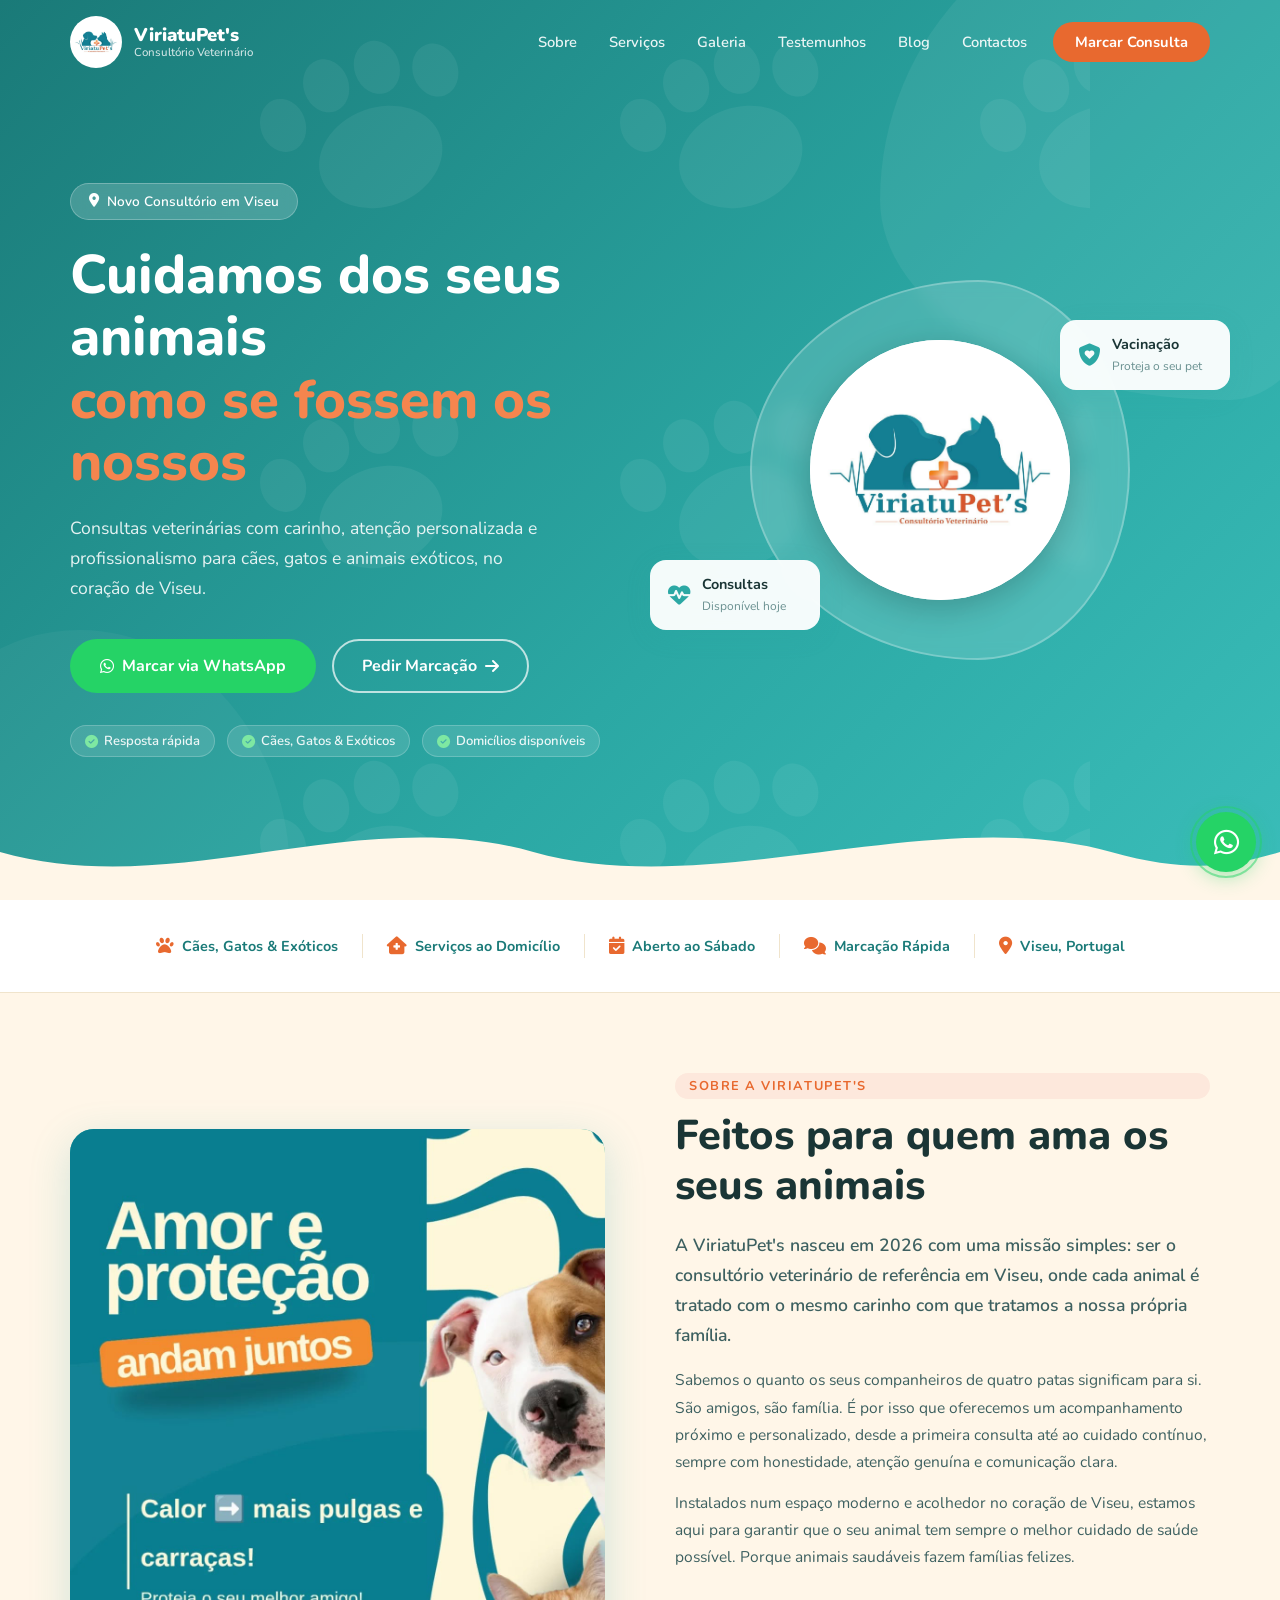
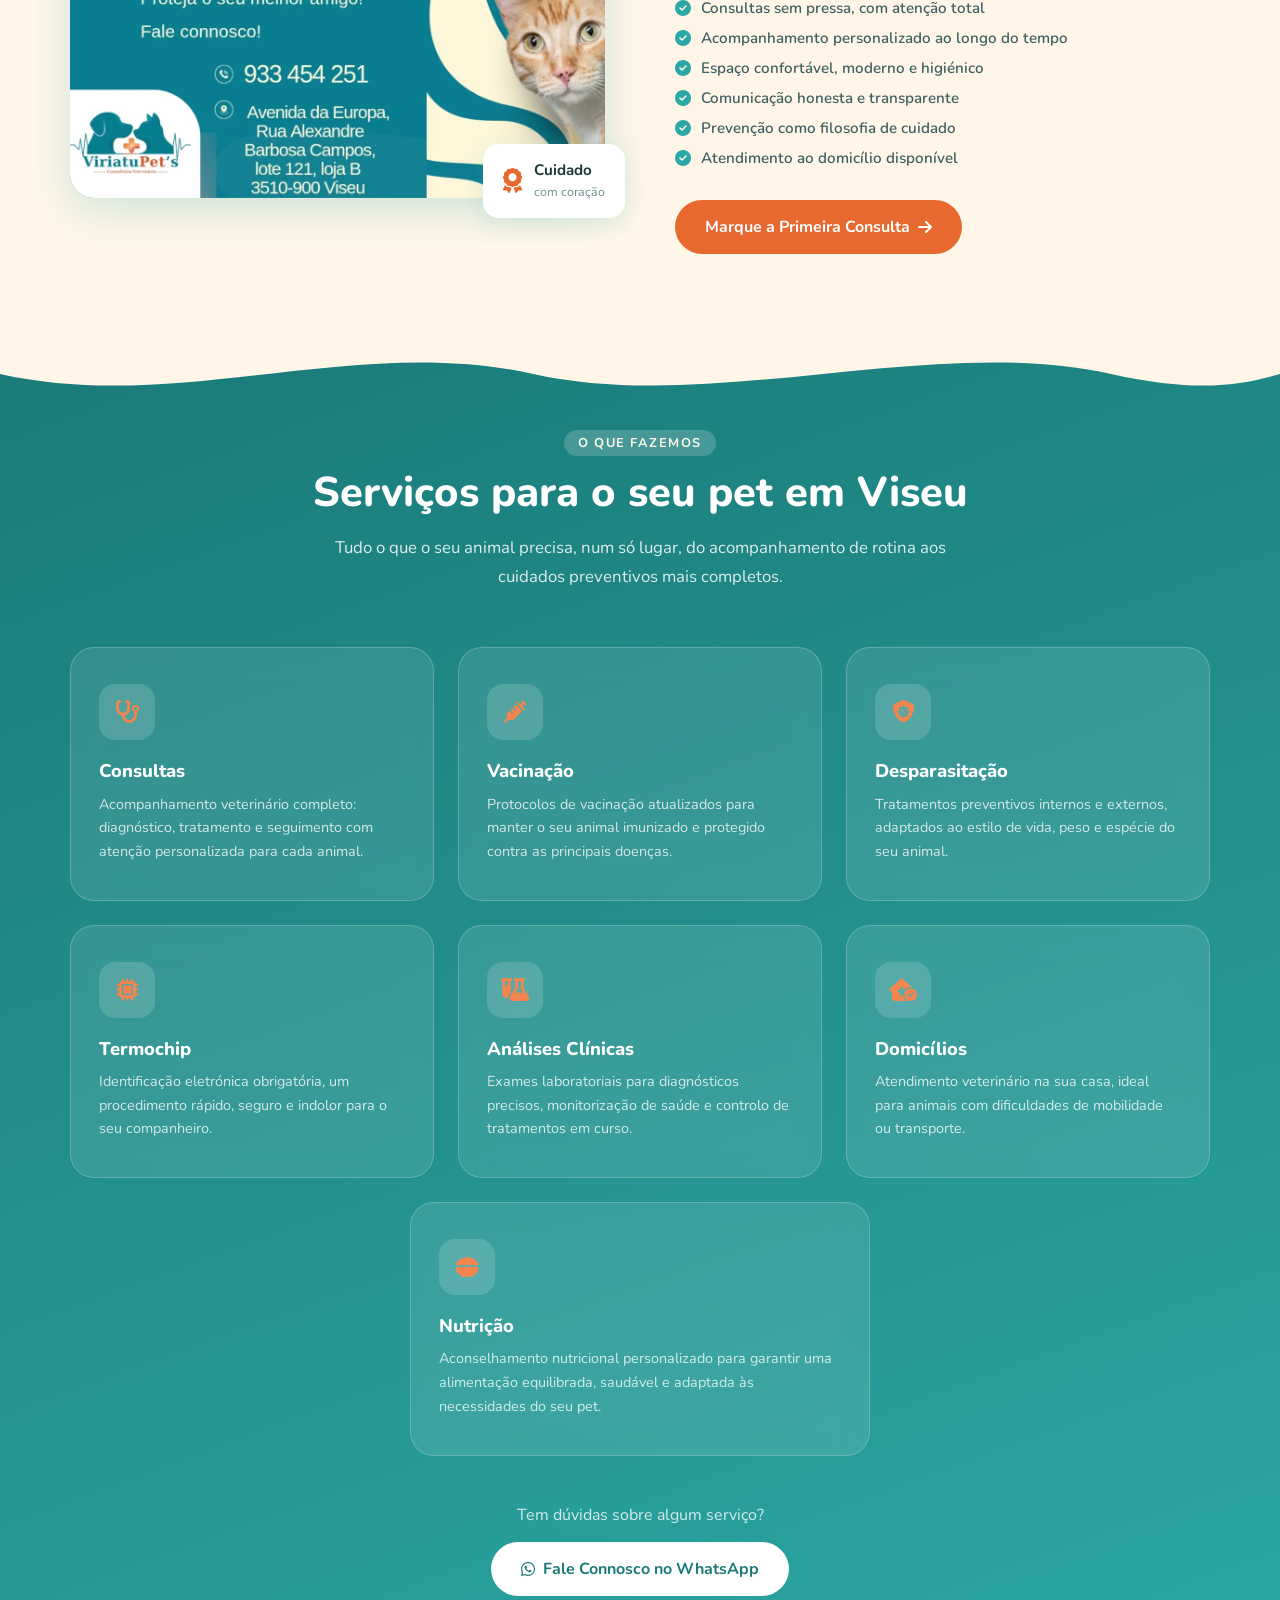
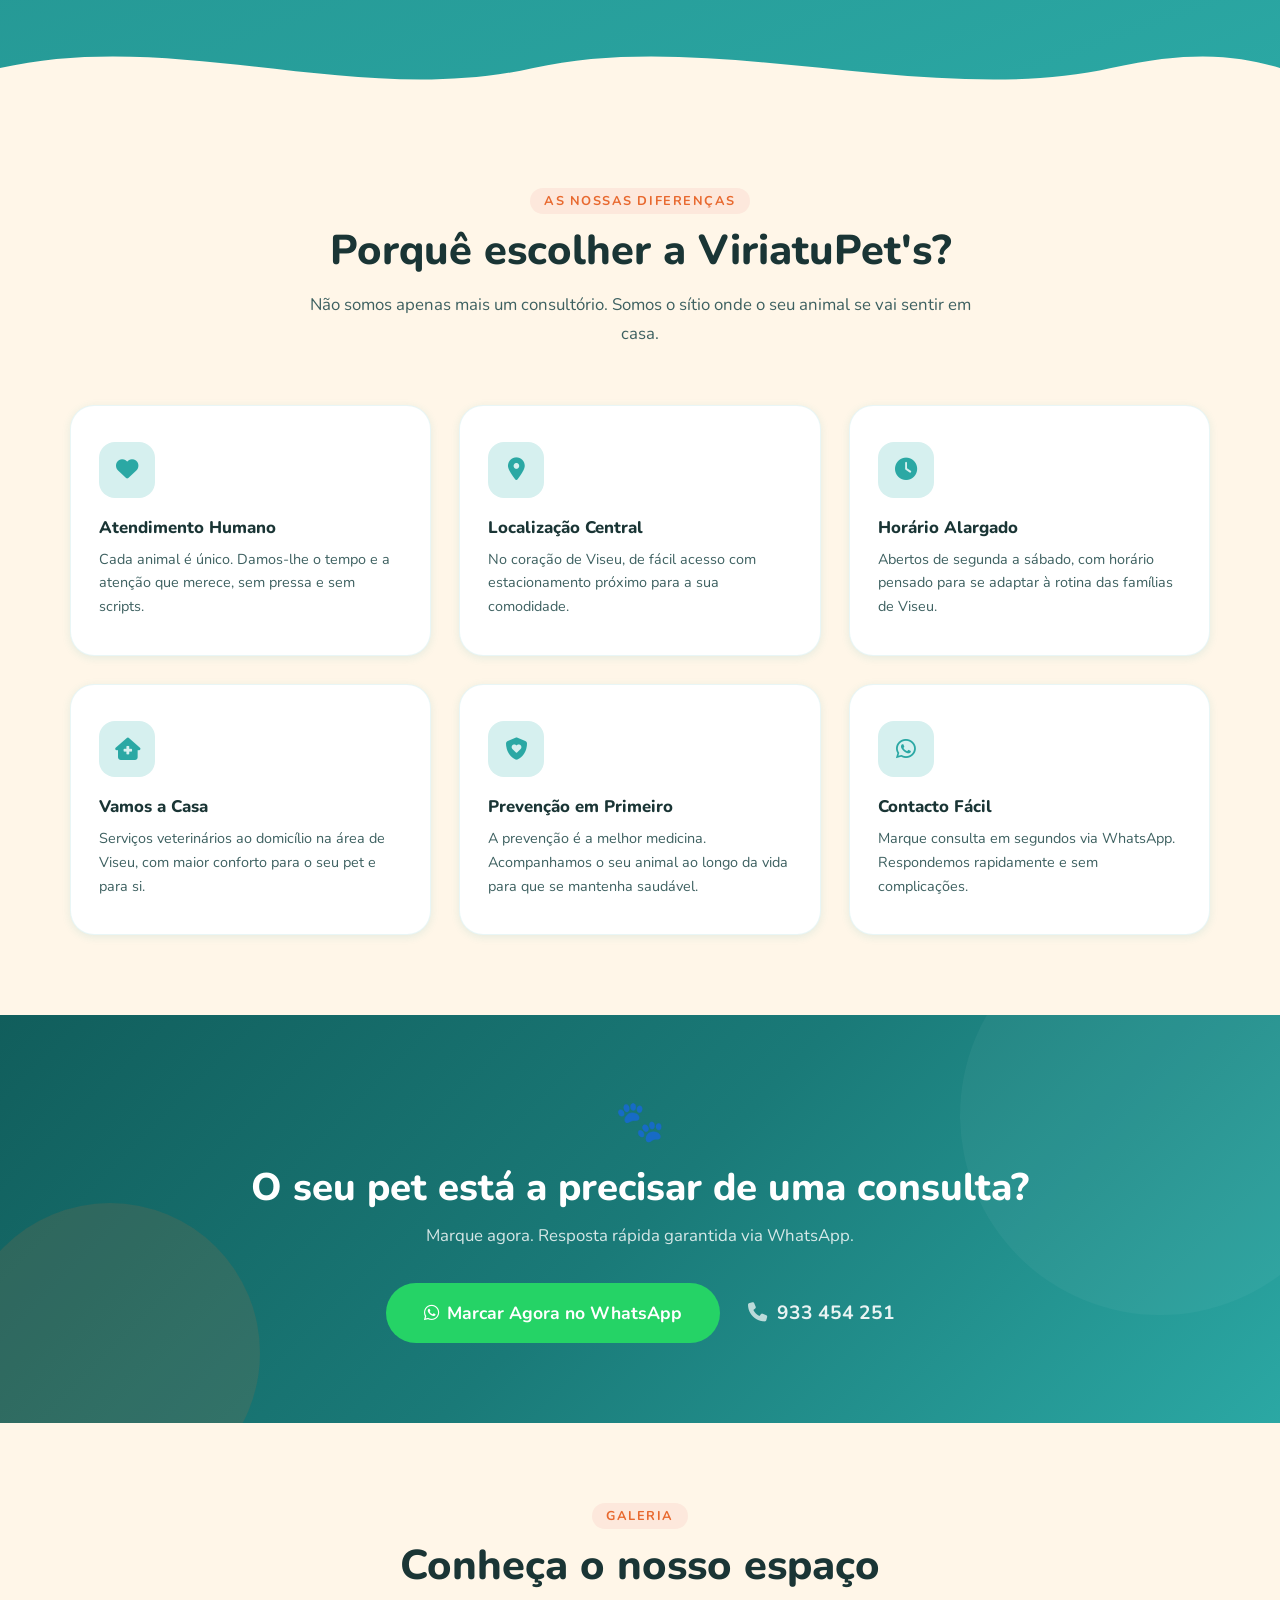
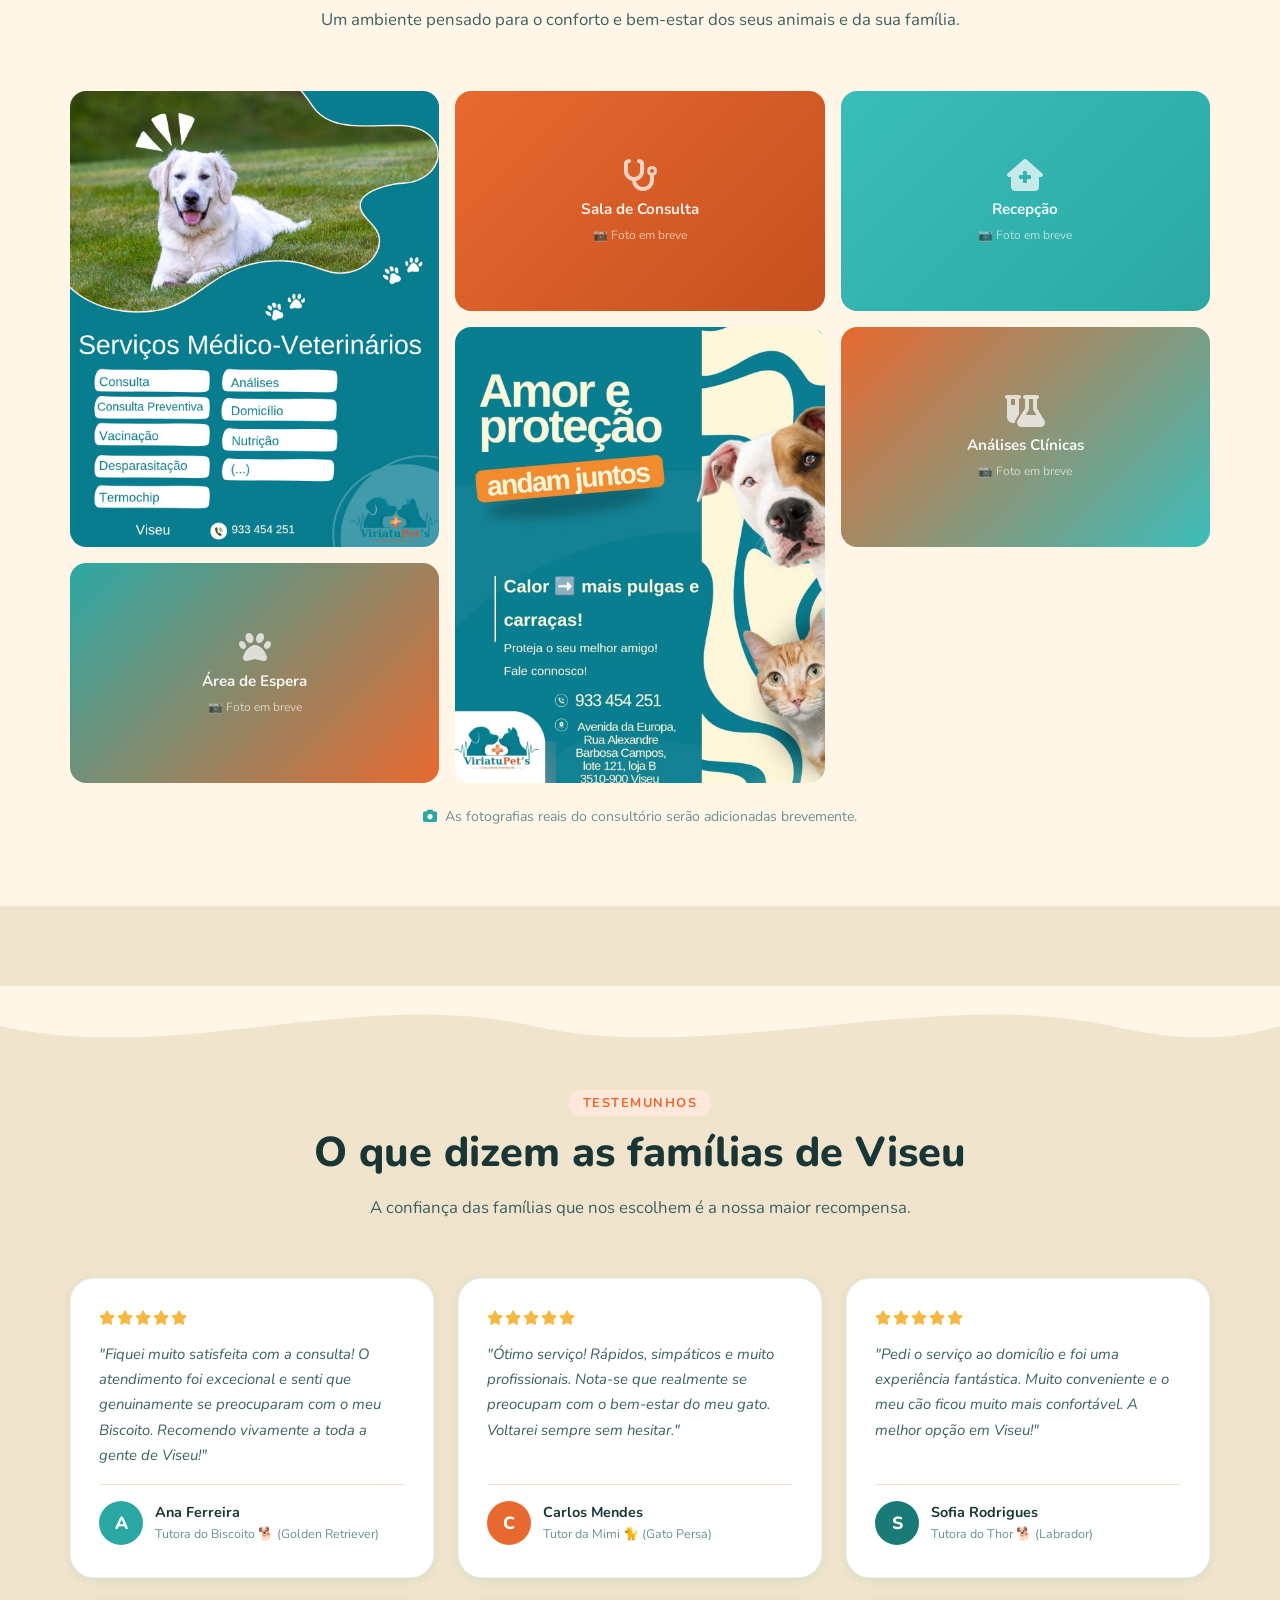
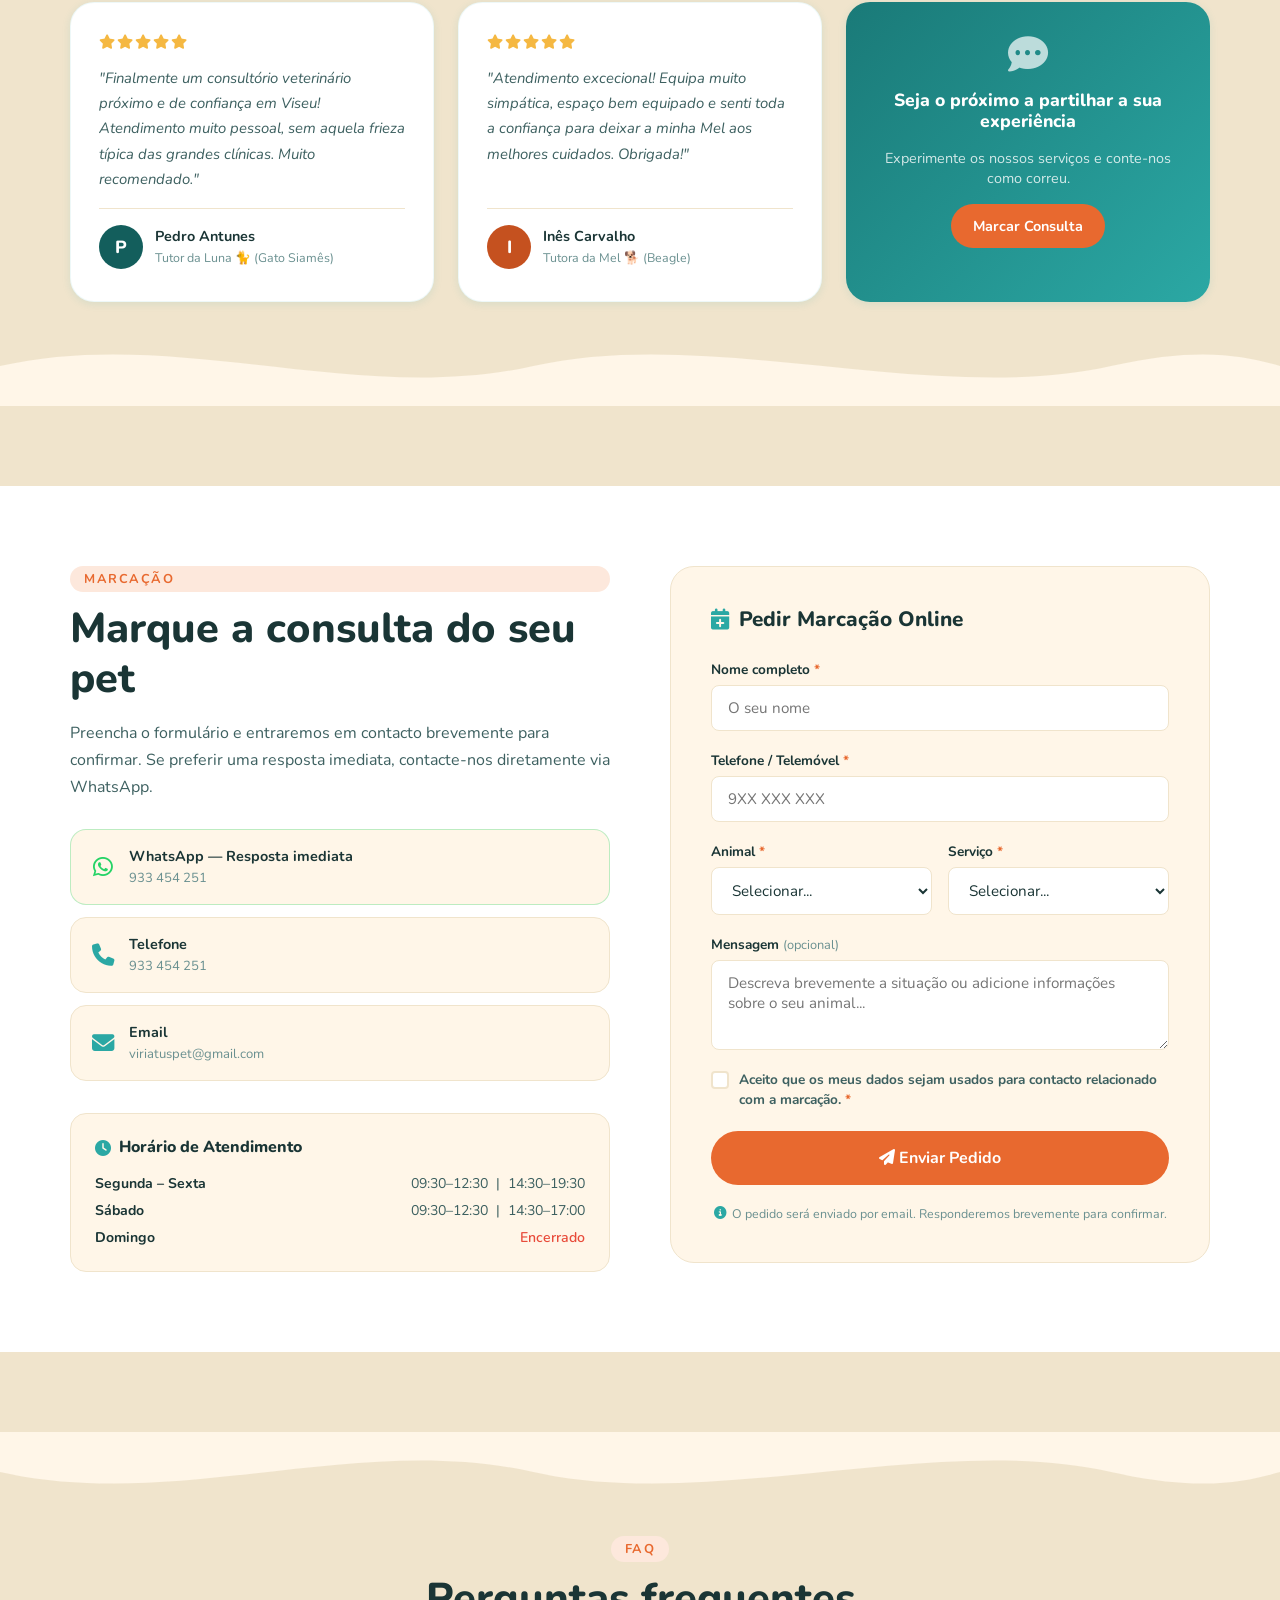
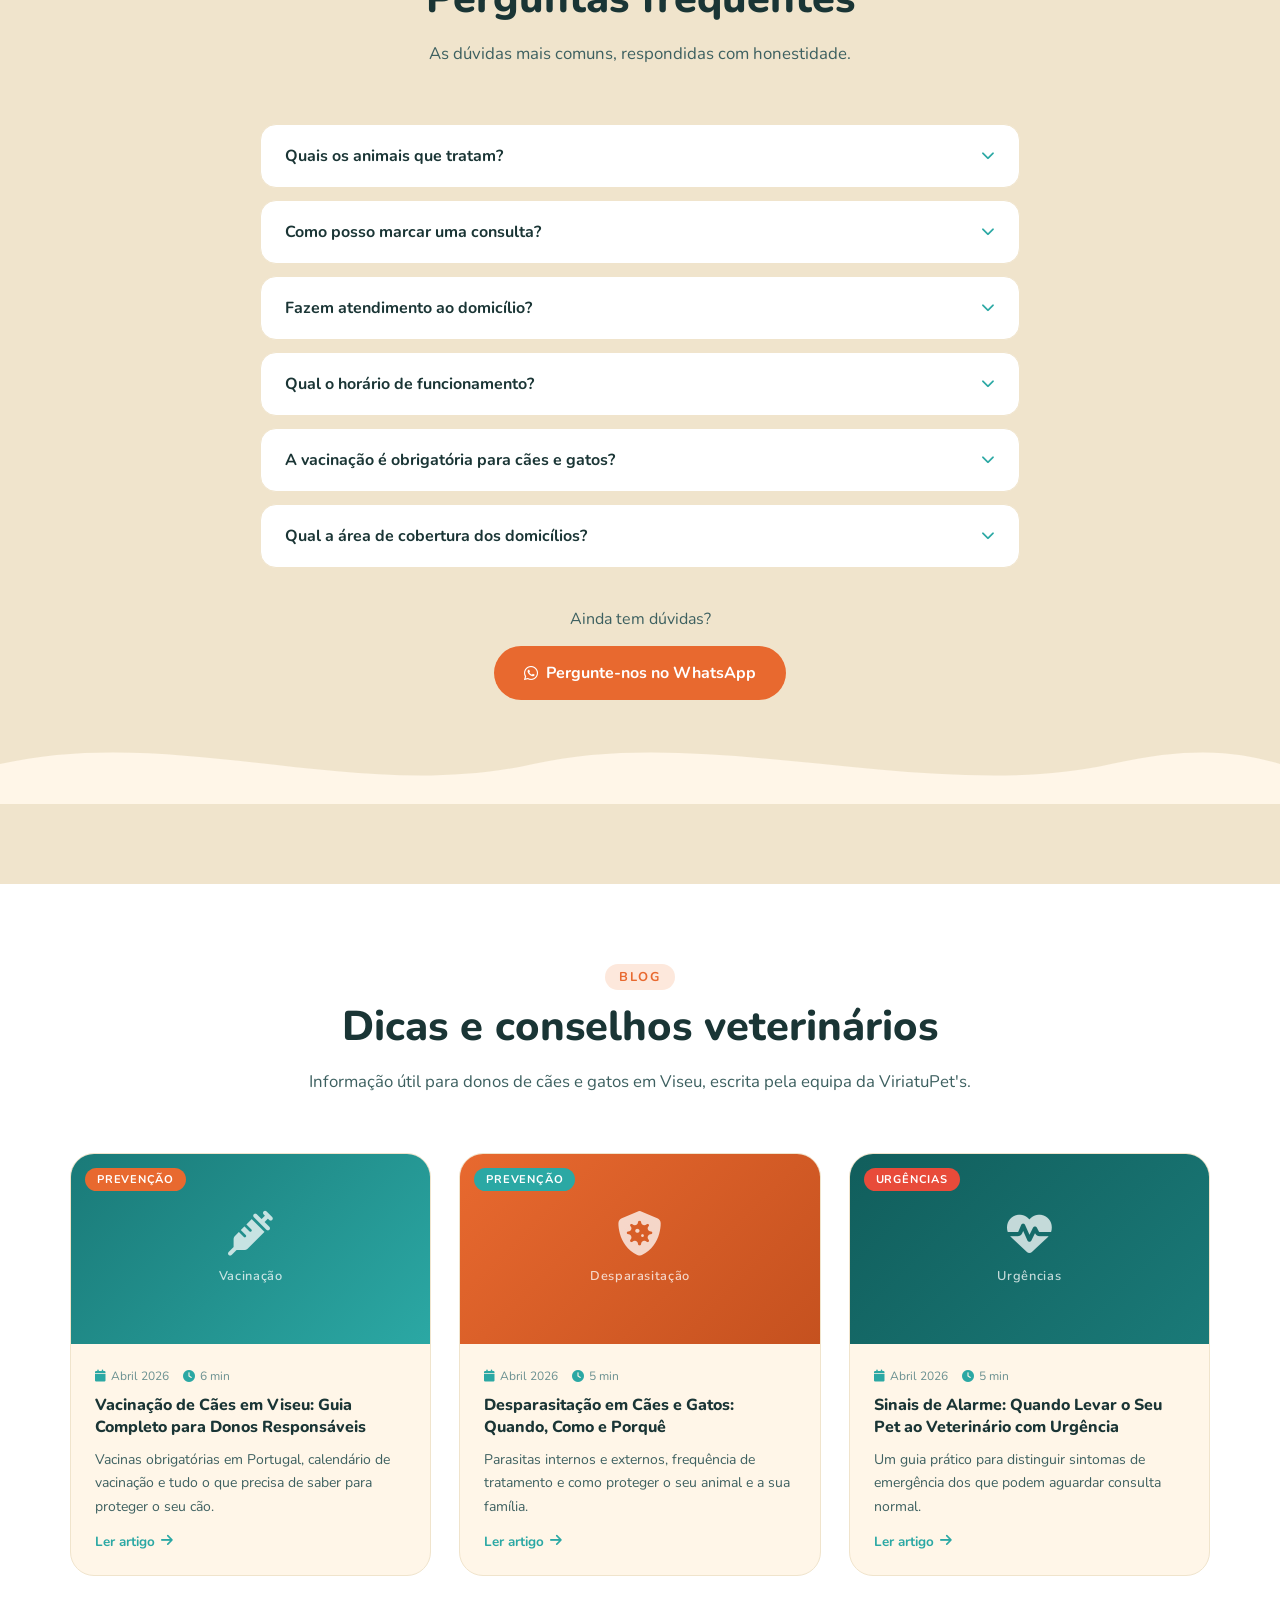
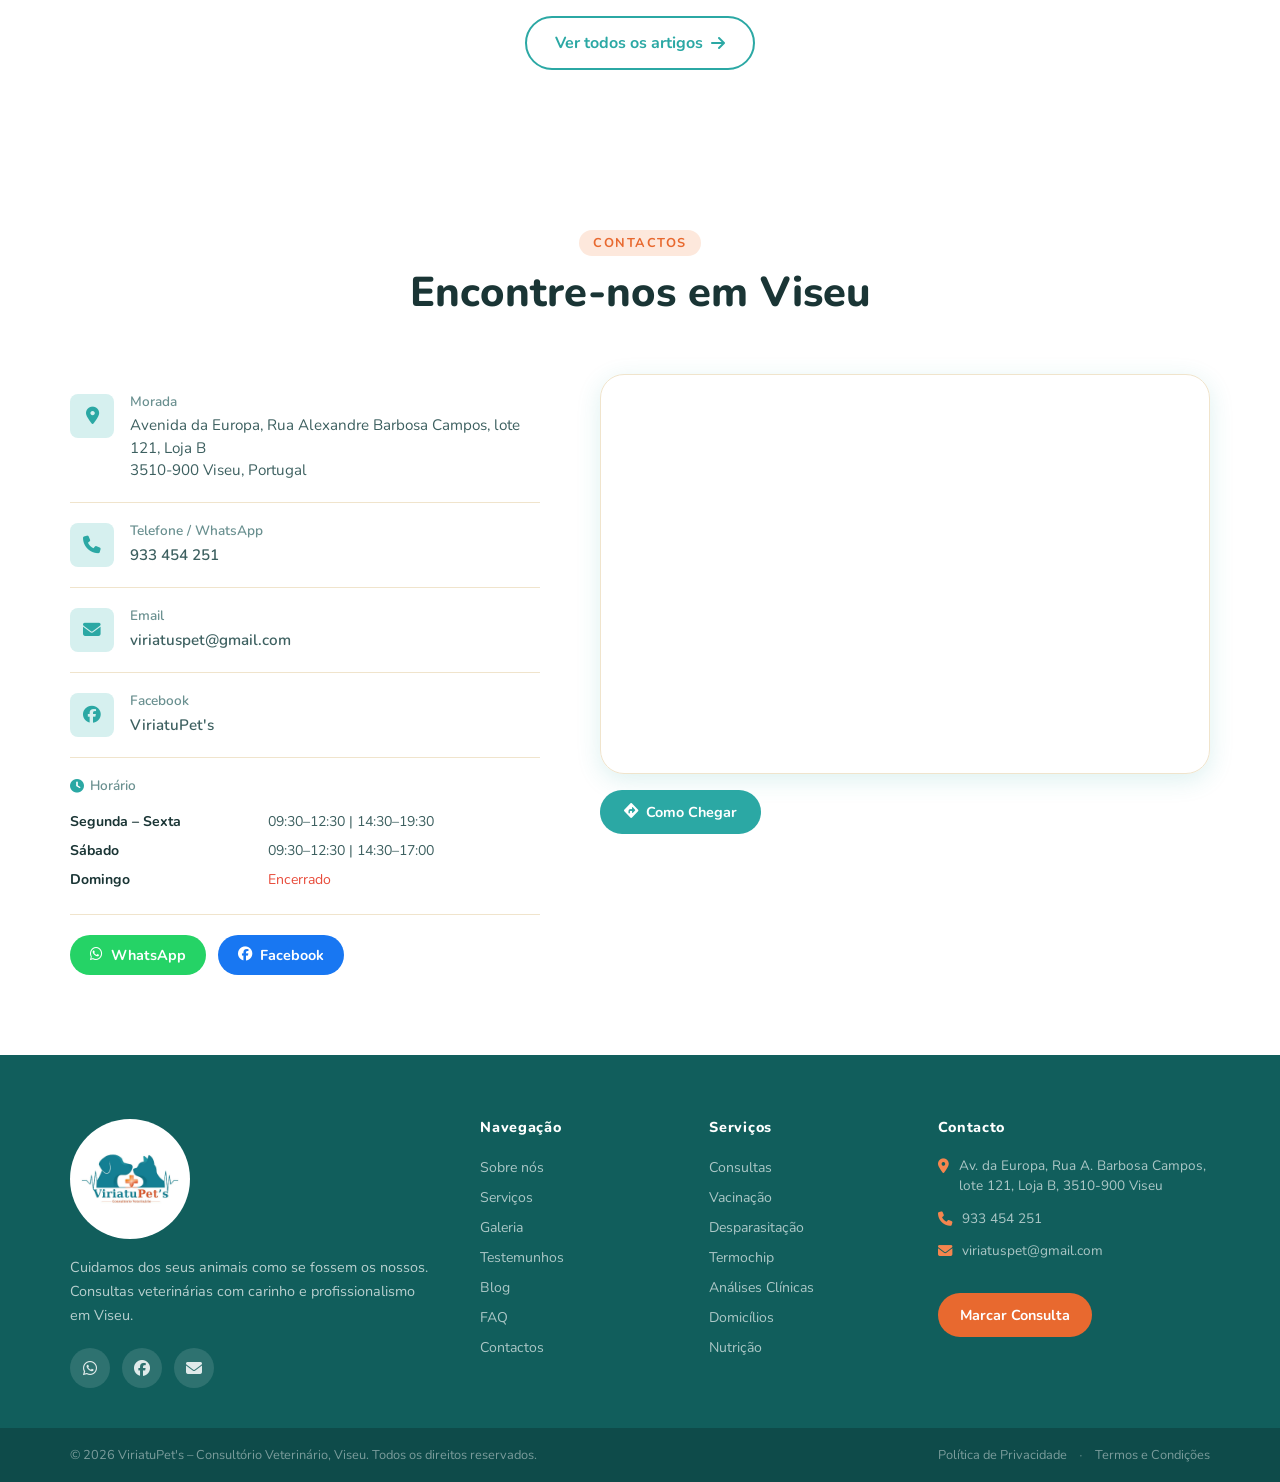
==== index.html @ 89703cdc "Add exotic animals, fix em dashes, email form, correct map location" ====
<!DOCTYPE html>
<html lang="pt-PT">
<head>
    <meta charset="UTF-8">
    <meta name="viewport" content="width=device-width, initial-scale=1.0">
    <meta name="description" content="ViriatuPet's – Consultório Veterinário em Viseu. Consultas, vacinação, desparasitação e cuidados veterinários para cães, gatos e animais exóticos. Marque a sua consulta hoje!">
    <meta name="keywords" content="veterinário Viseu, consultório veterinário Viseu, consultas veterinárias Viseu, vacinação cães Viseu, vacinação gatos Viseu, desparasitação Viseu, animais exóticos Viseu, ViriatuPets, médico veterinário Viseu">
    <meta name="robots" content="index, follow">
    <meta name="geo.region" content="PT-18">
    <meta name="geo.placename" content="Viseu">
    <meta property="og:type" content="website">
    <meta property="og:locale" content="pt_PT">
    <meta property="og:title" content="ViriatuPet's | Consultório Veterinário em Viseu">
    <meta property="og:description" content="Cuidamos dos seus animais como se fossem os nossos. Consultas, vacinação, desparasitação e mais, em Viseu.">

    <title>ViriatuPet's | Consultório Veterinário em Viseu</title>

    <link rel="preconnect" href="https://fonts.googleapis.com">
    <link rel="preconnect" href="https://fonts.gstatic.com" crossorigin>
    <link href="https://fonts.googleapis.com/css2?family=Nunito:wght@400;500;600;700;800;900&family=Nunito+Sans:wght@400;500;600&display=swap" rel="stylesheet">
    <link rel="stylesheet" href="https://cdnjs.cloudflare.com/ajax/libs/font-awesome/6.5.1/css/all.min.css">
    <link rel="stylesheet" href="css/style.css">
    <link rel="stylesheet" href="css/blog.css">

    <script type="application/ld+json">
    {
        "@context": "https://schema.org",
        "@type": "VeterinaryCare",
        "name": "ViriatuPet's – Consultório Veterinário",
        "description": "Consultório veterinário em Viseu. Consultas, vacinação, desparasitação para cães, gatos e animais exóticos.",
        "address": {
            "@type": "PostalAddress",
            "streetAddress": "Avenida da Europa, Rua Alexandre Barbosa Campos, lote 121, Loja B",
            "postalCode": "3510-900",
            "addressLocality": "Viseu",
            "addressCountry": "PT"
        },
        "telephone": "+351933454251",
        "email": "viriatuspet@gmail.com",
        "openingHoursSpecification": [
            {"@type":"OpeningHoursSpecification","dayOfWeek":["Monday","Tuesday","Wednesday","Thursday","Friday"],"opens":"09:30","closes":"12:30"},
            {"@type":"OpeningHoursSpecification","dayOfWeek":["Monday","Tuesday","Wednesday","Thursday","Friday"],"opens":"14:30","closes":"19:30"},
            {"@type":"OpeningHoursSpecification","dayOfWeek":"Saturday","opens":"09:30","closes":"12:30"},
            {"@type":"OpeningHoursSpecification","dayOfWeek":"Saturday","opens":"14:30","closes":"17:00"}
        ],
        "sameAs":["https://www.facebook.com/profile.php?id=61583484770981"]
    }
    </script>
</head>
<body>

<!-- ========== NAVBAR ========== -->
<nav class="navbar" id="navbar">
    <div class="container nav-container">
        <a href="#hero" class="nav-brand">
            <div class="nav-logo-img">
                <img src="Logo.jpg" alt="ViriatuPet's Logo">
            </div>
            <div class="nav-brand-text">
                <span class="nav-name">ViriatuPet's</span>
                <span class="nav-sub">Consultório Veterinário</span>
            </div>
        </a>

        <ul class="nav-menu" id="navMenu">
            <li><a href="#sobre" class="nav-link">Sobre</a></li>
            <li><a href="#servicos" class="nav-link">Serviços</a></li>
            <li><a href="#galeria" class="nav-link">Galeria</a></li>
            <li><a href="#testemunhos" class="nav-link">Testemunhos</a></li>
            <li><a href="blog.html" class="nav-link">Blog</a></li>
            <li><a href="#contactos" class="nav-link">Contactos</a></li>
            <li><a href="#marcacao" class="nav-cta-btn">Marcar Consulta</a></li>
        </ul>

        <button class="hamburger" id="hamburger" aria-label="Abrir menu" aria-expanded="false">
            <span></span><span></span><span></span>
        </button>
    </div>
</nav>

<!-- ========== HERO ========== -->
<section class="hero" id="hero">
    <div class="hero-bg-paws" aria-hidden="true">
        <svg class="paw-pattern" viewBox="0 0 200 200" xmlns="http://www.w3.org/2000/svg">
            <defs>
                <pattern id="pawPattern" patternUnits="userSpaceOnUse" width="80" height="80">
                    <g fill="rgba(255,255,255,0.06)" transform="rotate(-20, 40, 40)">
                        <ellipse cx="26" cy="22" rx="5" ry="6"/>
                        <ellipse cx="38" cy="17" rx="5" ry="6"/>
                        <ellipse cx="50" cy="17" rx="5" ry="6"/>
                        <ellipse cx="62" cy="22" rx="5" ry="6"/>
                        <ellipse cx="44" cy="36" rx="14" ry="11"/>
                    </g>
                </pattern>
            </defs>
            <rect width="100%" height="100%" fill="url(#pawPattern)"/>
        </svg>
    </div>

    <div class="hero-blob-1" aria-hidden="true"></div>
    <div class="hero-blob-2" aria-hidden="true"></div>

    <div class="container hero-container">
        <div class="hero-content" data-aos="fade-up">
            <div class="hero-badge">
                <i class="fas fa-map-marker-alt"></i>
                <span>Novo Consultório em Viseu</span>
            </div>

            <h1 class="hero-title">
                Cuidamos dos seus animais
                <span class="hero-highlight">como se fossem os nossos</span>
            </h1>

            <p class="hero-text">
                Consultas veterinárias com carinho, atenção personalizada e profissionalismo
                para cães, gatos e animais exóticos, no coração de Viseu.
            </p>

            <div class="hero-actions">
                <a href="https://wa.me/351933454251?text=Ol%C3%A1!%20Gostaria%20de%20marcar%20uma%20consulta%20na%20ViriatuPet%27s."
                   class="btn btn-whatsapp" target="_blank" rel="noopener noreferrer">
                    <i class="fab fa-whatsapp"></i>
                    <span>Marcar via WhatsApp</span>
                </a>
                <a href="#marcacao" class="btn btn-outline-white">
                    <span>Pedir Marcação</span>
                    <i class="fas fa-arrow-right"></i>
                </a>
            </div>

            <div class="hero-trust">
                <div class="trust-pill"><i class="fas fa-check-circle"></i> Resposta rápida</div>
                <div class="trust-pill"><i class="fas fa-check-circle"></i> Cães, Gatos &amp; Exóticos</div>
                <div class="trust-pill"><i class="fas fa-check-circle"></i> Domicílios disponíveis</div>
            </div>
        </div>

        <div class="hero-visual" data-aos="fade-left">
            <div class="hero-visual-blob">
                <div class="hero-logo-display">
                    <img src="Logo.jpg" alt="ViriatuPet's – Consultório Veterinário" class="hero-logo-img">
                </div>
            </div>

            <div class="hero-float-card hfc-1" data-aos="fade-up" data-aos-delay="200">
                <i class="fas fa-heart-pulse"></i>
                <div>
                    <strong>Consultas</strong>
                    <span>Disponível hoje</span>
                </div>
            </div>

            <div class="hero-float-card hfc-2" data-aos="fade-up" data-aos-delay="300">
                <i class="fas fa-shield-heart"></i>
                <div>
                    <strong>Vacinação</strong>
                    <span>Proteja o seu pet</span>
                </div>
            </div>
        </div>
    </div>

    <div class="hero-wave" aria-hidden="true">
        <svg viewBox="0 0 1440 100" preserveAspectRatio="none">
            <path d="M0,50 C200,100 400,0 600,50 C800,100 1050,0 1250,50 C1350,75 1400,60 1440,50 L1440,100 L0,100 Z" fill="#FFF6E8"/>
        </svg>
    </div>
</section>

<!-- ========== TRUST BAR ========== -->
<section class="trust-bar" aria-label="Destaques">
    <div class="container">
        <div class="trust-items">
            <div class="trust-item">
                <i class="fas fa-paw"></i>
                <span>Cães, Gatos &amp; Exóticos</span>
            </div>
            <div class="trust-sep" aria-hidden="true"></div>
            <div class="trust-item">
                <i class="fas fa-house-medical"></i>
                <span>Serviços ao Domicílio</span>
            </div>
            <div class="trust-sep" aria-hidden="true"></div>
            <div class="trust-item">
                <i class="fas fa-calendar-check"></i>
                <span>Aberto ao Sábado</span>
            </div>
            <div class="trust-sep" aria-hidden="true"></div>
            <div class="trust-item">
                <i class="fas fa-comments"></i>
                <span>Marcação Rápida</span>
            </div>
            <div class="trust-sep" aria-hidden="true"></div>
            <div class="trust-item">
                <i class="fas fa-location-dot"></i>
                <span>Viseu, Portugal</span>
            </div>
        </div>
    </div>
</section>

<!-- ========== ABOUT ========== -->
<section class="about section" id="sobre">
    <div class="container">
        <div class="about-grid">
            <div class="about-visual" data-aos="fade-right">
                <div class="about-img-wrapper">
                    <!-- Substitua por foto real do consultório -->
                    <div class="about-img-placeholder">
                        <img src="651079358_17864163204603332_3086723580580206994_n.jpg"
                             alt="ViriatuPet's – Cuidados veterinários em Viseu"
                             class="about-brand-img">
                    </div>
                    <div class="about-badge">
                        <i class="fas fa-award"></i>
                        <div>
                            <strong>Cuidado</strong>
                            <span>com coração</span>
                        </div>
                    </div>
                </div>
            </div>

            <div class="about-content" data-aos="fade-left">
                <div class="section-label">Sobre a ViriatuPet's</div>
                <h2 class="section-title">Feitos para quem ama os seus animais</h2>
                <p class="about-lead">
                    A ViriatuPet's nasceu em 2026 com uma missão simples: ser o consultório veterinário de referência
                    em Viseu, onde cada animal é tratado com o mesmo carinho com que tratamos a nossa própria família.
                </p>
                <p class="about-body">
                    Sabemos o quanto os seus companheiros de quatro patas significam para si. São amigos, são família.
                    É por isso que oferecemos um acompanhamento próximo e personalizado, desde a primeira consulta até
                    ao cuidado contínuo, sempre com honestidade, atenção genuína e comunicação clara.
                </p>
                <p class="about-body">
                    Instalados num espaço moderno e acolhedor no coração de Viseu, estamos aqui para garantir
                    que o seu animal tem sempre o melhor cuidado de saúde possível.
                    Porque animais saudáveis fazem famílias felizes.
                </p>

                <ul class="about-features">
                    <li><i class="fas fa-check-circle"></i> Consultas sem pressa, com atenção total</li>
                    <li><i class="fas fa-check-circle"></i> Acompanhamento personalizado ao longo do tempo</li>
                    <li><i class="fas fa-check-circle"></i> Espaço confortável, moderno e higiénico</li>
                    <li><i class="fas fa-check-circle"></i> Comunicação honesta e transparente</li>
                    <li><i class="fas fa-check-circle"></i> Prevenção como filosofia de cuidado</li>
                    <li><i class="fas fa-check-circle"></i> Atendimento ao domicílio disponível</li>
                </ul>

                <a href="#marcacao" class="btn btn-primary">
                    Marque a Primeira Consulta
                    <i class="fas fa-arrow-right"></i>
                </a>
            </div>
        </div>
    </div>
</section>

<!-- ========== SERVICES ========== -->
<section class="services section" id="servicos">
    <div class="services-wave-top" aria-hidden="true">
        <svg viewBox="0 0 1440 80" preserveAspectRatio="none">
            <path d="M0,40 C200,80 400,0 600,40 C800,80 1050,0 1250,40 C1350,60 1400,50 1440,40 L1440,0 L0,0 Z" fill="#FFF6E8"/>
        </svg>
    </div>

    <div class="container">
        <div class="section-header" data-aos="fade-up">
            <div class="section-label light">O Que Fazemos</div>
            <h2 class="section-title light">Serviços para o seu pet em Viseu</h2>
            <p class="section-subtitle light">
                Tudo o que o seu animal precisa, num só lugar, do acompanhamento de rotina
                aos cuidados preventivos mais completos.
            </p>
        </div>

        <div class="services-grid">
            <div class="service-card" data-aos="fade-up" data-aos-delay="50">
                <div class="service-icon">
                    <i class="fas fa-stethoscope"></i>
                </div>
                <h3>Consultas</h3>
                <p>Acompanhamento veterinário completo: diagnóstico, tratamento e seguimento com atenção personalizada para cada animal.</p>
            </div>

            <div class="service-card" data-aos="fade-up" data-aos-delay="100">
                <div class="service-icon">
                    <i class="fas fa-syringe"></i>
                </div>
                <h3>Vacinação</h3>
                <p>Protocolos de vacinação atualizados para manter o seu animal imunizado e protegido contra as principais doenças.</p>
            </div>

            <div class="service-card" data-aos="fade-up" data-aos-delay="150">
                <div class="service-icon">
                    <i class="fas fa-shield-virus"></i>
                </div>
                <h3>Desparasitação</h3>
                <p>Tratamentos preventivos internos e externos, adaptados ao estilo de vida, peso e espécie do seu animal.</p>
            </div>

            <div class="service-card" data-aos="fade-up" data-aos-delay="50">
                <div class="service-icon">
                    <i class="fas fa-microchip"></i>
                </div>
                <h3>Termochip</h3>
                <p>Identificação eletrónica obrigatória, um procedimento rápido, seguro e indolor para o seu companheiro.</p>
            </div>

            <div class="service-card" data-aos="fade-up" data-aos-delay="100">
                <div class="service-icon">
                    <i class="fas fa-flask-vial"></i>
                </div>
                <h3>Análises Clínicas</h3>
                <p>Exames laboratoriais para diagnósticos precisos, monitorização de saúde e controlo de tratamentos em curso.</p>
            </div>

            <div class="service-card" data-aos="fade-up" data-aos-delay="150">
                <div class="service-icon">
                    <i class="fas fa-house-medical-circle-check"></i>
                </div>
                <h3>Domicílios</h3>
                <p>Atendimento veterinário na sua casa, ideal para animais com dificuldades de mobilidade ou transporte.</p>
            </div>

            <div class="service-card service-card--wide" data-aos="fade-up" data-aos-delay="100">
                <div class="service-icon">
                    <i class="fas fa-bowl-food"></i>
                </div>
                <h3>Nutrição</h3>
                <p>Aconselhamento nutricional personalizado para garantir uma alimentação equilibrada, saudável e adaptada às necessidades do seu pet.</p>
            </div>
        </div>

        <div class="services-bottom-cta" data-aos="fade-up">
            <p>Tem dúvidas sobre algum serviço?</p>
            <a href="https://wa.me/351933454251?text=Ol%C3%A1!%20Tenho%20uma%20d%C3%BAvida%20sobre%20os%20servi%C3%A7os%20da%20ViriatuPet%27s."
               class="btn btn-white-teal" target="_blank" rel="noopener noreferrer">
                <i class="fab fa-whatsapp"></i>
                Fale Connosco no WhatsApp
            </a>
        </div>
    </div>

    <div class="services-wave-bottom" aria-hidden="true">
        <svg viewBox="0 0 1440 80" preserveAspectRatio="none">
            <path d="M0,40 C200,0 400,80 600,40 C800,0 1050,80 1250,40 C1350,20 1400,30 1440,40 L1440,80 L0,80 Z" fill="#FFF6E8"/>
        </svg>
    </div>
</section>

<!-- ========== WHY CHOOSE US ========== -->
<section class="why-us section" id="porqueNos">
    <div class="container">
        <div class="section-header" data-aos="fade-up">
            <div class="section-label">As Nossas Diferenças</div>
            <h2 class="section-title">Porquê escolher a ViriatuPet's?</h2>
            <p class="section-subtitle">
                Não somos apenas mais um consultório. Somos o sítio onde o seu animal se vai sentir em casa.
            </p>
        </div>

        <div class="why-grid">
            <div class="why-card" data-aos="fade-up" data-aos-delay="50">
                <div class="why-icon"><i class="fas fa-heart"></i></div>
                <h3>Atendimento Humano</h3>
                <p>Cada animal é único. Damos-lhe o tempo e a atenção que merece, sem pressa e sem scripts.</p>
            </div>
            <div class="why-card" data-aos="fade-up" data-aos-delay="100">
                <div class="why-icon"><i class="fas fa-location-dot"></i></div>
                <h3>Localização Central</h3>
                <p>No coração de Viseu, de fácil acesso com estacionamento próximo para a sua comodidade.</p>
            </div>
            <div class="why-card" data-aos="fade-up" data-aos-delay="150">
                <div class="why-icon"><i class="fas fa-clock"></i></div>
                <h3>Horário Alargado</h3>
                <p>Abertos de segunda a sábado, com horário pensado para se adaptar à rotina das famílias de Viseu.</p>
            </div>
            <div class="why-card" data-aos="fade-up" data-aos-delay="200">
                <div class="why-icon"><i class="fas fa-house-medical"></i></div>
                <h3>Vamos a Casa</h3>
                <p>Serviços veterinários ao domicílio na área de Viseu, com maior conforto para o seu pet e para si.</p>
            </div>
            <div class="why-card" data-aos="fade-up" data-aos-delay="250">
                <div class="why-icon"><i class="fas fa-shield-heart"></i></div>
                <h3>Prevenção em Primeiro</h3>
                <p>A prevenção é a melhor medicina. Acompanhamos o seu animal ao longo da vida para que se mantenha saudável.</p>
            </div>
            <div class="why-card" data-aos="fade-up" data-aos-delay="300">
                <div class="why-icon"><i class="fab fa-whatsapp"></i></div>
                <h3>Contacto Fácil</h3>
                <p>Marque consulta em segundos via WhatsApp. Respondemos rapidamente e sem complicações.</p>
            </div>
        </div>
    </div>
</section>

<!-- ========== MID-PAGE CTA BANNER ========== -->
<section class="cta-banner" aria-label="Chamada à ação">
    <div class="cta-blob-1" aria-hidden="true"></div>
    <div class="cta-blob-2" aria-hidden="true"></div>
    <div class="container">
        <div class="cta-banner-inner" data-aos="fade-up">
            <div class="cta-paw" aria-hidden="true">🐾</div>
            <h2>O seu pet está a precisar de uma consulta?</h2>
            <p>Marque agora. Resposta rápida garantida via WhatsApp.</p>
            <div class="cta-banner-actions">
                <a href="https://wa.me/351933454251?text=Ol%C3%A1!%20Gostaria%20de%20marcar%20uma%20consulta%20para%20o%20meu%20animal%20na%20ViriatuPet%27s."
                   class="btn btn-whatsapp-lg" target="_blank" rel="noopener noreferrer">
                    <i class="fab fa-whatsapp"></i>
                    Marcar Agora no WhatsApp
                </a>
                <a href="tel:+351933454251" class="cta-phone">
                    <i class="fas fa-phone"></i>
                    <span>933 454 251</span>
                </a>
            </div>
        </div>
    </div>
</section>

<!-- ========== GALLERY ========== -->
<section class="gallery section" id="galeria">
    <div class="container">
        <div class="section-header" data-aos="fade-up">
            <div class="section-label">Galeria</div>
            <h2 class="section-title">Conheça o nosso espaço</h2>
            <p class="section-subtitle">Um ambiente pensado para o conforto e bem-estar dos seus animais e da sua família.</p>
        </div>

        <div class="gallery-grid" data-aos="fade-up">
            <!-- Substitua os placeholders por fotos reais do consultório -->
            <div class="gallery-item gi-large">
                <div class="gallery-ph" style="--ph-color1:#2BA8A4;--ph-color2:#1A7A78;">
                    <img src="591910348_122114754159116159_5765507323342102378_n.jpg"
                         alt="ViriatuPet's – Serviços veterinários em Viseu" loading="lazy">
                </div>
            </div>
            <div class="gallery-item">
                <div class="gallery-ph" style="--ph-color1:#E8692F;--ph-color2:#C5511F;">
                    <div class="gallery-placeholder-inner">
                        <i class="fas fa-stethoscope"></i>
                        <span>Sala de Consulta</span>
                        <small>📷 Foto em breve</small>
                    </div>
                </div>
            </div>
            <div class="gallery-item">
                <div class="gallery-ph" style="--ph-color1:#3ABDB9;--ph-color2:#2BA8A4;">
                    <div class="gallery-placeholder-inner">
                        <i class="fas fa-house-medical"></i>
                        <span>Recepção</span>
                        <small>📷 Foto em breve</small>
                    </div>
                </div>
            </div>
            <div class="gallery-item gi-tall">
                <div class="gallery-ph" style="--ph-color1:#1A7A78;--ph-color2:#135E5C;">
                    <img src="651079358_17864163204603332_3086723580580206994_n.jpg"
                         alt="ViriatuPet's – Amor e proteção pelos seus animais" loading="lazy">
                </div>
            </div>
            <div class="gallery-item">
                <div class="gallery-ph" style="--ph-color1:#E8692F;--ph-color2:#3ABDB9;">
                    <div class="gallery-placeholder-inner">
                        <i class="fas fa-flask-vial"></i>
                        <span>Análises Clínicas</span>
                        <small>📷 Foto em breve</small>
                    </div>
                </div>
            </div>
            <div class="gallery-item">
                <div class="gallery-ph" style="--ph-color1:#2BA8A4;--ph-color2:#E8692F;">
                    <div class="gallery-placeholder-inner">
                        <i class="fas fa-paw"></i>
                        <span>Área de Espera</span>
                        <small>📷 Foto em breve</small>
                    </div>
                </div>
            </div>
        </div>

        <p class="gallery-note" data-aos="fade-up">
            <i class="fas fa-camera"></i>
            As fotografias reais do consultório serão adicionadas brevemente.
        </p>
    </div>
</section>

<!-- ========== TESTIMONIALS ========== -->
<section class="testimonials section" id="testemunhos">
    <div class="testi-wave-top" aria-hidden="true">
        <svg viewBox="0 0 1440 80" preserveAspectRatio="none">
            <path d="M0,40 C200,80 400,0 600,40 C800,80 1050,0 1250,40 C1350,60 1400,50 1440,40 L1440,0 L0,0 Z" fill="#FFF6E8"/>
        </svg>
    </div>

    <div class="container">
        <div class="section-header" data-aos="fade-up">
            <div class="section-label">Testemunhos</div>
            <h2 class="section-title">O que dizem as famílias de Viseu</h2>
            <p class="section-subtitle">A confiança das famílias que nos escolhem é a nossa maior recompensa.</p>
        </div>

        <div class="testimonials-grid">
            <div class="testi-card" data-aos="fade-up" data-aos-delay="50">
                <div class="testi-stars" aria-label="5 estrelas">
                    <i class="fas fa-star"></i><i class="fas fa-star"></i><i class="fas fa-star"></i>
                    <i class="fas fa-star"></i><i class="fas fa-star"></i>
                </div>
                <p class="testi-text">
                    "Fiquei muito satisfeita com a consulta! O atendimento foi excecional e senti que genuinamente
                    se preocuparam com o meu Biscoito. Recomendo vivamente a toda a gente de Viseu!"
                </p>
                <div class="testi-author">
                    <div class="testi-avatar" style="background:#2BA8A4">A</div>
                    <div>
                        <strong>Ana Ferreira</strong>
                        <span>Tutora do Biscoito 🐕 (Golden Retriever)</span>
                    </div>
                </div>
            </div>

            <div class="testi-card" data-aos="fade-up" data-aos-delay="100">
                <div class="testi-stars" aria-label="5 estrelas">
                    <i class="fas fa-star"></i><i class="fas fa-star"></i><i class="fas fa-star"></i>
                    <i class="fas fa-star"></i><i class="fas fa-star"></i>
                </div>
                <p class="testi-text">
                    "Ótimo serviço! Rápidos, simpáticos e muito profissionais. Nota-se que realmente se preocupam
                    com o bem-estar do meu gato. Voltarei sempre sem hesitar."
                </p>
                <div class="testi-author">
                    <div class="testi-avatar" style="background:#E8692F">C</div>
                    <div>
                        <strong>Carlos Mendes</strong>
                        <span>Tutor da Mimi 🐈 (Gato Persa)</span>
                    </div>
                </div>
            </div>

            <div class="testi-card" data-aos="fade-up" data-aos-delay="150">
                <div class="testi-stars" aria-label="5 estrelas">
                    <i class="fas fa-star"></i><i class="fas fa-star"></i><i class="fas fa-star"></i>
                    <i class="fas fa-star"></i><i class="fas fa-star"></i>
                </div>
                <p class="testi-text">
                    "Pedi o serviço ao domicílio e foi uma experiência fantástica. Muito conveniente e
                    o meu cão ficou muito mais confortável. A melhor opção em Viseu!"
                </p>
                <div class="testi-author">
                    <div class="testi-avatar" style="background:#1A7A78">S</div>
                    <div>
                        <strong>Sofia Rodrigues</strong>
                        <span>Tutora do Thor 🐕 (Labrador)</span>
                    </div>
                </div>
            </div>

            <div class="testi-card" data-aos="fade-up" data-aos-delay="100">
                <div class="testi-stars" aria-label="5 estrelas">
                    <i class="fas fa-star"></i><i class="fas fa-star"></i><i class="fas fa-star"></i>
                    <i class="fas fa-star"></i><i class="fas fa-star"></i>
                </div>
                <p class="testi-text">
                    "Finalmente um consultório veterinário próximo e de confiança em Viseu!
                    Atendimento muito pessoal, sem aquela frieza típica das grandes clínicas. Muito recomendado."
                </p>
                <div class="testi-author">
                    <div class="testi-avatar" style="background:#135E5C">P</div>
                    <div>
                        <strong>Pedro Antunes</strong>
                        <span>Tutor da Luna 🐈 (Gato Siamês)</span>
                    </div>
                </div>
            </div>

            <div class="testi-card" data-aos="fade-up" data-aos-delay="150">
                <div class="testi-stars" aria-label="5 estrelas">
                    <i class="fas fa-star"></i><i class="fas fa-star"></i><i class="fas fa-star"></i>
                    <i class="fas fa-star"></i><i class="fas fa-star"></i>
                </div>
                <p class="testi-text">
                    "Atendimento excecional! Equipa muito simpática, espaço bem equipado e senti toda a confiança
                    para deixar a minha Mel aos melhores cuidados. Obrigada!"
                </p>
                <div class="testi-author">
                    <div class="testi-avatar" style="background:#C5511F">I</div>
                    <div>
                        <strong>Inês Carvalho</strong>
                        <span>Tutora da Mel 🐕 (Beagle)</span>
                    </div>
                </div>
            </div>

            <div class="testi-card testi-card--cta" data-aos="fade-up" data-aos-delay="200">
                <i class="fas fa-comment-dots testi-cta-icon"></i>
                <h3>Seja o próximo a partilhar a sua experiência</h3>
                <p>Experimente os nossos serviços e conte-nos como correu.</p>
                <a href="#marcacao" class="btn btn-primary btn-sm">Marcar Consulta</a>
            </div>
        </div>
    </div>

    <div class="testi-wave-bottom" aria-hidden="true">
        <svg viewBox="0 0 1440 80" preserveAspectRatio="none">
            <path d="M0,40 C200,0 400,80 600,40 C800,0 1050,80 1250,40 C1350,20 1400,30 1440,40 L1440,80 L0,80 Z" fill="#FFF6E8"/>
        </svg>
    </div>
</section>

<!-- ========== APPOINTMENT FORM ========== -->
<section class="appointment section" id="marcacao">
    <div class="container">
        <div class="appointment-grid">

            <div class="appt-info" data-aos="fade-right">
                <div class="section-label">Marcação</div>
                <h2 class="section-title">Marque a consulta do seu pet</h2>
                <p class="appt-intro">
                    Preencha o formulário e entraremos em contacto brevemente para confirmar.
                    Se preferir uma resposta imediata, contacte-nos diretamente via WhatsApp.
                </p>

                <div class="appt-options">
                    <a href="https://wa.me/351933454251?text=Ol%C3%A1!%20Gostaria%20de%20marcar%20uma%20consulta%20na%20ViriatuPet%27s."
                       class="appt-option appt-whatsapp" target="_blank" rel="noopener noreferrer">
                        <i class="fab fa-whatsapp"></i>
                        <div>
                            <strong>WhatsApp — Resposta imediata</strong>
                            <span>933 454 251</span>
                        </div>
                    </a>
                    <a href="tel:+351933454251" class="appt-option">
                        <i class="fas fa-phone"></i>
                        <div>
                            <strong>Telefone</strong>
                            <span>933 454 251</span>
                        </div>
                    </a>
                    <a href="mailto:viriatuspet@gmail.com" class="appt-option">
                        <i class="fas fa-envelope"></i>
                        <div>
                            <strong>Email</strong>
                            <span>viriatuspet@gmail.com</span>
                        </div>
                    </a>
                </div>

                <div class="appt-hours-box">
                    <h4><i class="fas fa-clock"></i> Horário de Atendimento</h4>
                    <div class="hours-list">
                        <div class="hour-row">
                            <span class="hour-day">Segunda – Sexta</span>
                            <span class="hour-time">09:30–12:30 &nbsp;|&nbsp; 14:30–19:30</span>
                        </div>
                        <div class="hour-row">
                            <span class="hour-day">Sábado</span>
                            <span class="hour-time">09:30–12:30 &nbsp;|&nbsp; 14:30–17:00</span>
                        </div>
                        <div class="hour-row hour-closed">
                            <span class="hour-day">Domingo</span>
                            <span class="hour-time">Encerrado</span>
                        </div>
                    </div>
                </div>
            </div>

            <div class="appt-form-wrap" data-aos="fade-left">
                <div class="form-card">
                    <h3 class="form-card-title">
                        <i class="fas fa-calendar-plus"></i>
                        Pedir Marcação Online
                    </h3>

                    <form id="appointmentForm" class="appt-form" novalidate>
                        <div class="form-group">
                            <label for="name">Nome completo <span class="req">*</span></label>
                            <input type="text" id="name" name="name" placeholder="O seu nome" autocomplete="name" required>
                            <span class="form-err" id="nameErr">Por favor insira o seu nome.</span>
                        </div>

                        <div class="form-group">
                            <label for="phone">Telefone / Telemóvel <span class="req">*</span></label>
                            <input type="tel" id="phone" name="phone" placeholder="9XX XXX XXX" autocomplete="tel" required>
                            <span class="form-err" id="phoneErr">Por favor insira um número de contacto válido.</span>
                        </div>

                        <div class="form-row">
                            <div class="form-group">
                                <label for="animal">Animal <span class="req">*</span></label>
                                <select id="animal" name="animal" required>
                                    <option value="">Selecionar...</option>
                                    <option value="Cão">Cão</option>
                                    <option value="Gato">Gato</option>
                                    <option value="Animal Exótico">Animal Exótico</option>
                                </select>
                                <span class="form-err" id="animalErr">Selecione o tipo de animal.</span>
                            </div>

                            <div class="form-group">
                                <label for="service">Serviço <span class="req">*</span></label>
                                <select id="service" name="service" required>
                                    <option value="">Selecionar...</option>
                                    <option value="Consulta">Consulta</option>
                                    <option value="Vacinação">Vacinação</option>
                                    <option value="Desparasitação">Desparasitação</option>
                                    <option value="Termochip">Termochip</option>
                                    <option value="Análises Clínicas">Análises Clínicas</option>
                                    <option value="Domicílio">Domicílio</option>
                                    <option value="Nutrição">Nutrição</option>
                                    <option value="Outro">Outro</option>
                                </select>
                                <span class="form-err" id="serviceErr">Selecione um serviço.</span>
                            </div>
                        </div>

                        <div class="form-group">
                            <label for="message">Mensagem <span class="form-opt">(opcional)</span></label>
                            <textarea id="message" name="message" rows="3"
                                placeholder="Descreva brevemente a situação ou adicione informações sobre o seu animal..."></textarea>
                        </div>

                        <div class="form-group form-check-group">
                            <label class="check-label">
                                <input type="checkbox" id="privacy" name="privacy" required>
                                <span class="check-box"></span>
                                <span>Aceito que os meus dados sejam usados para contacto relacionado com a marcação. <span class="req">*</span></span>
                            </label>
                            <span class="form-err" id="privacyErr">Por favor aceite para continuar.</span>
                        </div>

                        <button type="submit" class="btn btn-primary btn-full" id="submitBtn">
                            <span class="btn-default-text">
                                <i class="fas fa-paper-plane"></i>
                                Enviar Pedido
                            </span>
                            <span class="btn-loading-text" style="display:none;">
                                <i class="fas fa-spinner fa-spin"></i> A enviar...
                            </span>
                        </button>

                        <p class="form-note">
                            <i class="fas fa-info-circle"></i>
                            O pedido será enviado por email. Responderemos brevemente para confirmar.
                        </p>
                    </form>

                    <div class="form-success" id="formSuccess" style="display:none;">
                        <div class="success-icon"><i class="fas fa-check-circle"></i></div>
                        <h3>Pedido enviado!</h3>
                        <p>Recebemos o seu pedido de marcação e entraremos em contacto brevemente para confirmar a consulta.</p>
                        <button class="btn btn-outline-teal" onclick="resetForm()">Fazer outro pedido</button>
                    </div>
                </div>
            </div>

        </div>
    </div>
</section>

<!-- ========== FAQ ========== -->
<section class="faq section" id="faq">
    <div class="faq-wave-top" aria-hidden="true">
        <svg viewBox="0 0 1440 80" preserveAspectRatio="none">
            <path d="M0,40 C200,80 400,0 600,40 C800,80 1050,0 1250,40 C1350,60 1400,50 1440,40 L1440,0 L0,0 Z" fill="#FFF6E8"/>
        </svg>
    </div>

    <div class="container">
        <div class="section-header" data-aos="fade-up">
            <div class="section-label">FAQ</div>
            <h2 class="section-title">Perguntas frequentes</h2>
            <p class="section-subtitle">As dúvidas mais comuns, respondidas com honestidade.</p>
        </div>

        <div class="faq-list" data-aos="fade-up">
            <div class="faq-item">
                <button class="faq-q" aria-expanded="false">
                    <span>Quais os animais que tratam?</span>
                    <i class="fas fa-chevron-down"></i>
                </button>
                <div class="faq-a">
                    <p>Tratamos <strong>cães, gatos e animais exóticos</strong> de todas as raças e idades, desde filhotes até animais sénior.
                    Cada animal recebe cuidados adaptados à sua espécie, raça e necessidades específicas.</p>
                </div>
            </div>

            <div class="faq-item">
                <button class="faq-q" aria-expanded="false">
                    <span>Como posso marcar uma consulta?</span>
                    <i class="fas fa-chevron-down"></i>
                </button>
                <div class="faq-a">
                    <p>Pode marcar de várias formas:</p>
                    <ul>
                        <li><strong>WhatsApp</strong> (mais rápido): 933 454 251</li>
                        <li><strong>Formulário online</strong> nesta página</li>
                        <li><strong>Telefone</strong>: 933 454 251</li>
                        <li><strong>Email</strong>: viriatuspet@gmail.com</li>
                    </ul>
                </div>
            </div>

            <div class="faq-item">
                <button class="faq-q" aria-expanded="false">
                    <span>Fazem atendimento ao domicílio?</span>
                    <i class="fas fa-chevron-down"></i>
                </button>
                <div class="faq-a">
                    <p>Sim! Disponibilizamos serviços veterinários ao domicílio na área de Viseu.
                    Ideal para animais com dificuldades de mobilidade, medo de transportes ou quando há múltiplos animais em casa.
                    Contacte-nos para verificar disponibilidade.</p>
                </div>
            </div>

            <div class="faq-item">
                <button class="faq-q" aria-expanded="false">
                    <span>Qual o horário de funcionamento?</span>
                    <i class="fas fa-chevron-down"></i>
                </button>
                <div class="faq-a">
                    <ul>
                        <li><strong>Segunda a Sexta</strong>: 09:30–12:30 e 14:30–19:30</li>
                        <li><strong>Sábado</strong>: 09:30–12:30 e 14:30–17:00</li>
                        <li><strong>Domingo</strong>: Encerrado</li>
                    </ul>
                </div>
            </div>

            <div class="faq-item">
                <button class="faq-q" aria-expanded="false">
                    <span>A vacinação é obrigatória para cães e gatos?</span>
                    <i class="fas fa-chevron-down"></i>
                </button>
                <div class="faq-a">
                    <p>Alguns protocolos são obrigatórios por lei (como a antirrábica para cães).
                    Outros são altamente recomendados para proteger a saúde do seu animal.
                    Consulte-nos para saber o protocolo ideal para o seu pet, tendo em conta a espécie, idade e estilo de vida.</p>
                </div>
            </div>

            <div class="faq-item">
                <button class="faq-q" aria-expanded="false">
                    <span>Qual a área de cobertura dos domicílios?</span>
                    <i class="fas fa-chevron-down"></i>
                </button>
                <div class="faq-a">
                    <p>Prestamos serviços de domicílio principalmente na área de Viseu e concelhos limítrofes.
                    Contacte-nos para confirmar disponibilidade na sua localidade específica.</p>
                </div>
            </div>
        </div>

        <div class="faq-cta" data-aos="fade-up">
            <p>Ainda tem dúvidas?</p>
            <a href="https://wa.me/351933454251" class="btn btn-primary" target="_blank" rel="noopener noreferrer">
                <i class="fab fa-whatsapp"></i>
                Pergunte-nos no WhatsApp
            </a>
        </div>
    </div>

    <div class="faq-wave-bottom" aria-hidden="true">
        <svg viewBox="0 0 1440 80" preserveAspectRatio="none">
            <path d="M0,40 C200,0 400,80 600,40 C800,0 1050,80 1250,40 C1350,20 1400,30 1440,40 L1440,80 L0,80 Z" fill="#FFF6E8"/>
        </svg>
    </div>
</section>

<!-- ========== BLOG PREVIEW ========== -->
<section class="blog-preview section" id="blog">
    <div class="container">
        <div class="section-header" data-aos="fade-up">
            <div class="section-label">Blog</div>
            <h2 class="section-title">Dicas e conselhos veterinários</h2>
            <p class="section-subtitle">Informação útil para donos de cães e gatos em Viseu, escrita pela equipa da ViriatuPet's.</p>
        </div>

        <div class="blog-preview-grid">
            <a href="blog/vacinacao-caes-viseu.html" class="blog-card" data-aos="fade-up" data-aos-delay="50">
                <div class="blog-card-thumb" style="background:linear-gradient(135deg,#1A7A78,#2BA8A4);">
                    <div class="blog-card-thumb-ph">
                        <i class="fas fa-syringe"></i>
                        <span>Vacinação</span>
                    </div>
                    <span class="blog-cat-badge">Prevenção</span>
                </div>
                <div class="blog-card-body">
                    <div class="blog-card-meta">
                        <span><i class="fas fa-calendar"></i> Abril 2026</span>
                        <span><i class="fas fa-clock"></i> 6 min</span>
                    </div>
                    <h3>Vacinação de Cães em Viseu: Guia Completo para Donos Responsáveis</h3>
                    <p>Vacinas obrigatórias em Portugal, calendário de vacinação e tudo o que precisa de saber para proteger o seu cão.</p>
                    <span class="blog-read-more">Ler artigo <i class="fas fa-arrow-right"></i></span>
                </div>
            </a>

            <a href="blog/desparasitacao-caes-gatos.html" class="blog-card" data-aos="fade-up" data-aos-delay="100">
                <div class="blog-card-thumb" style="background:linear-gradient(135deg,#E8692F,#C5511F);">
                    <div class="blog-card-thumb-ph">
                        <i class="fas fa-shield-virus"></i>
                        <span>Desparasitação</span>
                    </div>
                    <span class="blog-cat-badge" style="background:var(--teal)">Prevenção</span>
                </div>
                <div class="blog-card-body">
                    <div class="blog-card-meta">
                        <span><i class="fas fa-calendar"></i> Abril 2026</span>
                        <span><i class="fas fa-clock"></i> 5 min</span>
                    </div>
                    <h3>Desparasitação em Cães e Gatos: Quando, Como e Porquê</h3>
                    <p>Parasitas internos e externos, frequência de tratamento e como proteger o seu animal e a sua família.</p>
                    <span class="blog-read-more">Ler artigo <i class="fas fa-arrow-right"></i></span>
                </div>
            </a>

            <a href="blog/quando-ir-veterinario.html" class="blog-card" data-aos="fade-up" data-aos-delay="150">
                <div class="blog-card-thumb" style="background:linear-gradient(135deg,#115E5C,#1A7A78);">
                    <div class="blog-card-thumb-ph">
                        <i class="fas fa-heart-pulse"></i>
                        <span>Urgências</span>
                    </div>
                    <span class="blog-cat-badge" style="background:#E84B3A">Urgências</span>
                </div>
                <div class="blog-card-body">
                    <div class="blog-card-meta">
                        <span><i class="fas fa-calendar"></i> Abril 2026</span>
                        <span><i class="fas fa-clock"></i> 5 min</span>
                    </div>
                    <h3>Sinais de Alarme: Quando Levar o Seu Pet ao Veterinário com Urgência</h3>
                    <p>Um guia prático para distinguir sintomas de emergência dos que podem aguardar consulta normal.</p>
                    <span class="blog-read-more">Ler artigo <i class="fas fa-arrow-right"></i></span>
                </div>
            </a>
        </div>

        <div class="blog-preview-footer" data-aos="fade-up">
            <a href="blog.html" class="btn btn-outline-teal">
                Ver todos os artigos
                <i class="fas fa-arrow-right"></i>
            </a>
        </div>
    </div>
</section>

<!-- ========== CONTACT ========== -->
<section class="contact section" id="contactos">
    <div class="container">
        <div class="section-header" data-aos="fade-up">
            <div class="section-label">Contactos</div>
            <h2 class="section-title">Encontre-nos em Viseu</h2>
        </div>

        <div class="contact-grid">
            <div class="contact-info-col" data-aos="fade-right">

                <div class="contact-item">
                    <div class="contact-icon"><i class="fas fa-location-dot"></i></div>
                    <div>
                        <h4>Morada</h4>
                        <p>Avenida da Europa, Rua Alexandre Barbosa Campos, lote 121, Loja B<br>
                        3510-900 Viseu, Portugal</p>
                    </div>
                </div>

                <div class="contact-item">
                    <div class="contact-icon"><i class="fas fa-phone"></i></div>
                    <div>
                        <h4>Telefone / WhatsApp</h4>
                        <a href="tel:+351933454251" class="contact-link">933 454 251</a>
                    </div>
                </div>

                <div class="contact-item">
                    <div class="contact-icon"><i class="fas fa-envelope"></i></div>
                    <div>
                        <h4>Email</h4>
                        <a href="mailto:viriatuspet@gmail.com" class="contact-link">viriatuspet@gmail.com</a>
                    </div>
                </div>

                <div class="contact-item">
                    <div class="contact-icon"><i class="fab fa-facebook"></i></div>
                    <div>
                        <h4>Facebook</h4>
                        <a href="https://www.facebook.com/profile.php?id=61583484770981"
                           class="contact-link" target="_blank" rel="noopener noreferrer">ViriatuPet's</a>
                    </div>
                </div>

                <div class="contact-hours-block">
                    <h4><i class="fas fa-clock"></i> Horário</h4>
                    <table class="hours-table">
                        <tr><td>Segunda – Sexta</td><td>09:30–12:30 | 14:30–19:30</td></tr>
                        <tr><td>Sábado</td><td>09:30–12:30 | 14:30–17:00</td></tr>
                        <tr class="closed-row"><td>Domingo</td><td>Encerrado</td></tr>
                    </table>
                </div>

                <div class="contact-social-btns">
                    <a href="https://wa.me/351933454251" class="social-btn s-whatsapp"
                       target="_blank" rel="noopener noreferrer">
                        <i class="fab fa-whatsapp"></i> WhatsApp
                    </a>
                    <a href="https://www.facebook.com/profile.php?id=61583484770981" class="social-btn s-facebook"
                       target="_blank" rel="noopener noreferrer">
                        <i class="fab fa-facebook"></i> Facebook
                    </a>
                </div>
            </div>

            <div class="contact-map-col" data-aos="fade-left">
                <div class="map-frame">
                    <iframe
                        src="https://maps.google.com/maps?q=40.6675621,-7.916406&z=17&output=embed"
                        width="100%" height="100%" style="border:0;" allowfullscreen=""
                        loading="lazy" referrerpolicy="no-referrer-when-downgrade"
                        title="Localização ViriatuPet's em Viseu, Portugal">
                    </iframe>
                </div>
                <a href="https://maps.app.goo.gl/urbj67WTrLMPu3Wq5"
                   class="map-directions-btn" target="_blank" rel="noopener noreferrer">
                    <i class="fas fa-diamond-turn-right"></i>
                    Como Chegar
                </a>
            </div>
        </div>
    </div>
</section>

<!-- ========== FOOTER ========== -->
<footer class="footer">
    <div class="footer-top">
        <div class="container">
            <div class="footer-grid">
                <div class="footer-brand-col">
                    <div class="footer-logo">
                        <img src="Logo.jpg" alt="ViriatuPet's Logo" class="footer-logo-img">
                    </div>
                    <p class="footer-desc">
                        Cuidamos dos seus animais como se fossem os nossos.
                        Consultas veterinárias com carinho e profissionalismo em Viseu.
                    </p>
                    <div class="footer-socials">
                        <a href="https://wa.me/351933454251" aria-label="WhatsApp"
                           target="_blank" rel="noopener noreferrer"><i class="fab fa-whatsapp"></i></a>
                        <a href="https://www.facebook.com/profile.php?id=61583484770981" aria-label="Facebook"
                           target="_blank" rel="noopener noreferrer"><i class="fab fa-facebook"></i></a>
                        <a href="mailto:viriatuspet@gmail.com" aria-label="Email"><i class="fas fa-envelope"></i></a>
                    </div>
                </div>

                <div class="footer-links-col">
                    <h4>Navegação</h4>
                    <ul>
                        <li><a href="#sobre">Sobre nós</a></li>
                        <li><a href="#servicos">Serviços</a></li>
                        <li><a href="#galeria">Galeria</a></li>
                        <li><a href="#testemunhos">Testemunhos</a></li>
                        <li><a href="blog.html">Blog</a></li>
                        <li><a href="#faq">FAQ</a></li>
                        <li><a href="#contactos">Contactos</a></li>
                    </ul>
                </div>

                <div class="footer-services-col">
                    <h4>Serviços</h4>
                    <ul>
                        <li><a href="#servicos">Consultas</a></li>
                        <li><a href="#servicos">Vacinação</a></li>
                        <li><a href="#servicos">Desparasitação</a></li>
                        <li><a href="#servicos">Termochip</a></li>
                        <li><a href="#servicos">Análises Clínicas</a></li>
                        <li><a href="#servicos">Domicílios</a></li>
                        <li><a href="#servicos">Nutrição</a></li>
                    </ul>
                </div>

                <div class="footer-contact-col">
                    <h4>Contacto</h4>
                    <div class="footer-contact-item">
                        <i class="fas fa-location-dot"></i>
                        <span>Av. da Europa, Rua A. Barbosa Campos, lote 121, Loja B, 3510-900 Viseu</span>
                    </div>
                    <div class="footer-contact-item">
                        <i class="fas fa-phone"></i>
                        <a href="tel:+351933454251">933 454 251</a>
                    </div>
                    <div class="footer-contact-item">
                        <i class="fas fa-envelope"></i>
                        <a href="mailto:viriatuspet@gmail.com">viriatuspet@gmail.com</a>
                    </div>
                    <a href="#marcacao" class="btn btn-primary btn-sm footer-cta-btn">Marcar Consulta</a>
                </div>
            </div>
        </div>
    </div>

    <div class="footer-bottom">
        <div class="container">
            <p>© 2026 ViriatuPet's – Consultório Veterinário, Viseu. Todos os direitos reservados.</p>
            <div class="footer-bottom-links">
                <a href="#">Política de Privacidade</a>
                <span>·</span>
                <a href="#">Termos e Condições</a>
            </div>
        </div>
    </div>
</footer>

<!-- ========== FLOATING WHATSAPP ========== -->
<a href="https://wa.me/351933454251?text=Ol%C3%A1!%20Gostaria%20de%20marcar%20uma%20consulta%20na%20ViriatuPet%27s."
   class="whatsapp-float" target="_blank" rel="noopener noreferrer" aria-label="Marcar consulta via WhatsApp">
    <i class="fab fa-whatsapp"></i>
    <span class="wa-tooltip">Marcar Consulta</span>
</a>

<!-- ========== BACK TO TOP ========== -->
<button class="back-to-top" id="backToTop" aria-label="Voltar ao topo">
    <i class="fas fa-chevron-up"></i>
</button>

<script src="js/script.js"></script>
</body>
</html>
---- css/style.css ----
/* ============================================================
   ViriatuPet's — Consultório Veterinário em Viseu
   stylesheet
   ============================================================ */

/* ---- 1. Variables & Reset ---- */
:root {
    --teal:         #2BA8A4;
    --teal-dark:    #1A7A78;
    --teal-darker:  #115E5C;
    --teal-pale:    #D6F0EF;
    --orange:       #E8692F;
    --orange-light: #F5854E;
    --orange-pale:  #FDE8DC;
    --cream:        #FFF6E8;
    --cream-dark:   #F0E4CC;
    --white:        #FFFFFF;
    --text:         #1A3535;
    --text-mid:     #3D6060;
    --text-light:   #6A9090;
    --shadow-sm:    0 2px 8px rgba(43,168,164,.12);
    --shadow-md:    0 6px 24px rgba(43,168,164,.16);
    --shadow-lg:    0 12px 40px rgba(43,168,164,.22);
    --r-sm:  8px;
    --r-md:  16px;
    --r-lg:  24px;
    --r-xl:  48px;
    --transition: .25s ease;
}

*, *::before, *::after { box-sizing: border-box; margin: 0; padding: 0; }
html { scroll-behavior: smooth; font-size: 16px; }

body {
    font-family: 'Nunito', 'Nunito Sans', sans-serif;
    color: var(--text);
    background: var(--cream);
    -webkit-font-smoothing: antialiased;
    overflow-x: hidden;
}

img { max-width: 100%; display: block; }
a { text-decoration: none; color: inherit; }
ul { list-style: none; }
button { cursor: pointer; font-family: inherit; }

/* ---- 2. Typography ---- */
h1, h2, h3, h4 {
    font-family: 'Nunito', sans-serif;
    font-weight: 800;
    line-height: 1.2;
    color: var(--text);
}

/* ---- 3. Utilities ---- */
.container {
    max-width: 1180px;
    margin: 0 auto;
    padding: 0 20px;
}

.section {
    padding: 80px 0;
}

.section-header {
    text-align: center;
    max-width: 680px;
    margin: 0 auto 56px;
}

.section-label {
    display: inline-block;
    font-size: .8rem;
    font-weight: 700;
    letter-spacing: .12em;
    text-transform: uppercase;
    color: var(--orange);
    background: var(--orange-pale);
    padding: 4px 14px;
    border-radius: 50px;
    margin-bottom: 12px;
}

.section-label.light {
    color: var(--cream);
    background: rgba(255,255,255,.18);
}

.section-title {
    font-size: clamp(1.8rem, 3.5vw, 2.6rem);
    margin-bottom: 16px;
}

.section-title.light { color: #fff; }

.section-subtitle {
    font-size: 1.05rem;
    color: var(--text-mid);
    line-height: 1.7;
}

.section-subtitle.light { color: rgba(255,255,255,.85); }

/* ---- 4. Buttons ---- */
.btn {
    display: inline-flex;
    align-items: center;
    gap: 8px;
    padding: 14px 28px;
    border-radius: 50px;
    font-size: 1rem;
    font-weight: 700;
    transition: transform var(--transition), box-shadow var(--transition), background var(--transition);
    border: 2px solid transparent;
    white-space: nowrap;
}

.btn:hover { transform: translateY(-2px); box-shadow: var(--shadow-md); }
.btn:active { transform: translateY(0); }

.btn-primary {
    background: var(--orange);
    color: #fff;
}
.btn-primary:hover { background: var(--orange-light); }

.btn-whatsapp {
    background: #25D366;
    color: #fff;
}
.btn-whatsapp:hover { background: #20B85A; }

.btn-outline-white {
    background: transparent;
    color: #fff;
    border-color: rgba(255,255,255,.7);
}
.btn-outline-white:hover {
    background: rgba(255,255,255,.15);
    border-color: #fff;
}

.btn-outline-teal {
    background: transparent;
    color: var(--teal);
    border-color: var(--teal);
}
.btn-outline-teal:hover { background: var(--teal); color: #fff; }

.btn-white-teal {
    background: #fff;
    color: var(--teal-dark);
}
.btn-white-teal:hover { background: var(--teal-pale); }

.btn-whatsapp-lg {
    background: #25D366;
    color: #fff;
    font-size: 1.1rem;
    padding: 16px 36px;
}
.btn-whatsapp-lg:hover { background: #20B85A; }

.btn-sm { padding: 10px 20px; font-size: .9rem; }
.btn-full { width: 100%; justify-content: center; }

/* ---- 5. Navbar ---- */
.navbar {
    position: fixed;
    top: 0; left: 0; right: 0;
    z-index: 1000;
    padding: 16px 0;
    transition: background var(--transition), box-shadow var(--transition), padding var(--transition);
}

.navbar.scrolled {
    background: rgba(255,255,255,.97);
    backdrop-filter: blur(12px);
    box-shadow: 0 2px 20px rgba(0,0,0,.08);
    padding: 10px 0;
}

.nav-container {
    display: flex;
    align-items: center;
    justify-content: space-between;
    gap: 24px;
}

.nav-brand {
    display: flex;
    align-items: center;
    gap: 12px;
    flex-shrink: 0;
}

.nav-logo-img {
    width: 52px;
    height: 52px;
    border-radius: 50%;
    overflow: hidden;
    background: #fff;
    border: 2px solid rgba(255,255,255,.3);
    flex-shrink: 0;
    transition: border-color var(--transition);
}
.navbar.scrolled .nav-logo-img { border-color: var(--teal-pale); }
.nav-logo-img img { width: 100%; height: 100%; object-fit: cover; }

.nav-brand-text { display: flex; flex-direction: column; line-height: 1.2; }

.nav-name {
    font-size: 1.15rem;
    font-weight: 900;
    color: #fff;
    transition: color var(--transition);
}
.navbar.scrolled .nav-name { color: var(--teal-dark); }

.nav-sub {
    font-size: .72rem;
    color: rgba(255,255,255,.8);
    font-weight: 500;
    transition: color var(--transition);
}
.navbar.scrolled .nav-sub { color: var(--text-light); }

.nav-menu {
    display: flex;
    align-items: center;
    gap: 4px;
}

.nav-link {
    padding: 8px 14px;
    font-size: .92rem;
    font-weight: 600;
    color: rgba(255,255,255,.9);
    border-radius: var(--r-sm);
    transition: background var(--transition), color var(--transition);
}
.nav-link:hover { background: rgba(255,255,255,.15); color: #fff; }
.navbar.scrolled .nav-link { color: var(--text-mid); }
.navbar.scrolled .nav-link:hover { background: var(--teal-pale); color: var(--teal-dark); }
.navbar.scrolled .nav-link.active { color: var(--teal); font-weight: 800; }

.nav-cta-btn {
    display: inline-flex;
    align-items: center;
    padding: 10px 22px;
    background: var(--orange);
    color: #fff;
    border-radius: 50px;
    font-size: .92rem;
    font-weight: 700;
    transition: background var(--transition), transform var(--transition);
    margin-left: 8px;
}
.nav-cta-btn:hover { background: var(--orange-light); transform: translateY(-1px); }

.hamburger {
    display: none;
    flex-direction: column;
    gap: 5px;
    background: none;
    border: none;
    padding: 6px;
    cursor: pointer;
}
.hamburger span {
    display: block;
    width: 26px;
    height: 2.5px;
    background: #fff;
    border-radius: 4px;
    transition: all var(--transition);
}
.navbar.scrolled .hamburger span { background: var(--text); }
.hamburger.active span:nth-child(1) { transform: rotate(45deg) translate(5px, 5px); }
.hamburger.active span:nth-child(2) { opacity: 0; }
.hamburger.active span:nth-child(3) { transform: rotate(-45deg) translate(5px, -5px); }

/* ---- 6. Hero ---- */
.hero {
    position: relative;
    background: linear-gradient(135deg, var(--teal-dark) 0%, var(--teal) 60%, #3ABDB9 100%);
    min-height: 100vh;
    display: flex;
    align-items: center;
    padding: 120px 0 80px;
    overflow: hidden;
}

.hero-bg-paws {
    position: absolute;
    inset: 0;
    pointer-events: none;
}
.paw-pattern {
    width: 100%;
    height: 100%;
    position: absolute;
    inset: 0;
}

.hero-blob-1 {
    position: absolute;
    top: -100px; right: -100px;
    width: 500px; height: 500px;
    background: rgba(255,255,255,.06);
    border-radius: 60% 40% 30% 70% / 60% 30% 70% 40%;
    animation: morphBlob 10s ease-in-out infinite;
}
.hero-blob-2 {
    position: absolute;
    bottom: -80px; left: -60px;
    width: 350px; height: 350px;
    background: rgba(255,255,255,.04);
    border-radius: 40% 60% 70% 30% / 30% 70% 30% 70%;
    animation: morphBlob 14s ease-in-out infinite reverse;
}

@keyframes morphBlob {
    0%, 100% { border-radius: 60% 40% 30% 70% / 60% 30% 70% 40%; }
    50% { border-radius: 30% 70% 70% 30% / 30% 30% 70% 70%; }
}

.hero-container {
    display: grid;
    grid-template-columns: 1fr 1fr;
    gap: 60px;
    align-items: center;
    position: relative;
    z-index: 2;
}

.hero-badge {
    display: inline-flex;
    align-items: center;
    gap: 8px;
    background: rgba(255,255,255,.18);
    backdrop-filter: blur(8px);
    color: #fff;
    padding: 8px 18px;
    border-radius: 50px;
    font-size: .85rem;
    font-weight: 600;
    margin-bottom: 24px;
    border: 1px solid rgba(255,255,255,.25);
}

.hero-title {
    font-size: clamp(2rem, 4.5vw, 3.4rem);
    color: #fff;
    line-height: 1.15;
    margin-bottom: 20px;
}

.hero-highlight {
    color: var(--orange-light);
    display: block;
}

.hero-text {
    font-size: 1.1rem;
    color: rgba(255,255,255,.88);
    line-height: 1.7;
    margin-bottom: 36px;
    max-width: 480px;
}

.hero-actions {
    display: flex;
    gap: 16px;
    flex-wrap: wrap;
    margin-bottom: 32px;
}

.hero-trust {
    display: flex;
    gap: 12px;
    flex-wrap: wrap;
}

.trust-pill {
    display: inline-flex;
    align-items: center;
    gap: 6px;
    background: rgba(255,255,255,.12);
    color: rgba(255,255,255,.9);
    padding: 6px 14px;
    border-radius: 50px;
    font-size: .82rem;
    font-weight: 600;
    border: 1px solid rgba(255,255,255,.2);
}
.trust-pill i { color: #7EE8A2; }

.hero-visual {
    position: relative;
    display: flex;
    justify-content: center;
    align-items: center;
}

.hero-visual-blob {
    position: relative;
    width: 380px;
    height: 380px;
    background: rgba(255,255,255,.15);
    backdrop-filter: blur(8px);
    border-radius: 60% 40% 40% 60% / 50% 50% 50% 50%;
    display: flex;
    align-items: center;
    justify-content: center;
    border: 2px solid rgba(255,255,255,.25);
    animation: floatBlob 6s ease-in-out infinite;
}

@keyframes floatBlob {
    0%, 100% { transform: translateY(0) rotate(0deg); border-radius: 60% 40% 40% 60% / 50% 50% 50% 50%; }
    50% { transform: translateY(-12px) rotate(2deg); border-radius: 40% 60% 60% 40% / 60% 40% 60% 40%; }
}

.hero-logo-display {
    width: 260px;
    height: 260px;
    border-radius: 50%;
    overflow: hidden;
    background: #fff;
    box-shadow: 0 8px 32px rgba(0,0,0,.2);
}
.hero-logo-img {
    width: 100%;
    height: 100%;
    object-fit: cover;
}

.hero-float-card {
    position: absolute;
    background: rgba(255,255,255,.95);
    backdrop-filter: blur(12px);
    border-radius: var(--r-md);
    padding: 14px 18px;
    display: flex;
    align-items: center;
    gap: 12px;
    box-shadow: var(--shadow-md);
    min-width: 170px;
}
.hero-float-card i {
    font-size: 1.4rem;
    color: var(--teal);
    flex-shrink: 0;
}
.hero-float-card strong {
    display: block;
    font-size: .9rem;
    color: var(--text);
    font-weight: 700;
}
.hero-float-card span {
    font-size: .75rem;
    color: var(--text-light);
}
.hfc-1 { bottom: 30px; left: -20px; }
.hfc-2 { top: 40px; right: -20px; }

.hero-wave {
    position: absolute;
    bottom: -2px; left: 0; right: 0;
    height: 100px;
    pointer-events: none;
}
.hero-wave svg { width: 100%; height: 100%; }

/* ---- 7. Trust Bar ---- */
.trust-bar {
    background: #fff;
    padding: 28px 0;
    border-bottom: 1px solid var(--cream-dark);
}

.trust-items {
    display: flex;
    align-items: center;
    justify-content: center;
    flex-wrap: wrap;
    gap: 8px;
}

.trust-item {
    display: flex;
    align-items: center;
    gap: 8px;
    padding: 8px 16px;
    font-weight: 700;
    font-size: .9rem;
    color: var(--teal-dark);
}
.trust-item i { color: var(--orange); font-size: 1.1rem; }

.trust-sep {
    width: 1px;
    height: 24px;
    background: var(--cream-dark);
}

/* ---- 8. About ---- */
.about {
    background: var(--cream);
}

.about-grid {
    display: grid;
    grid-template-columns: 1fr 1fr;
    gap: 70px;
    align-items: center;
}

.about-img-wrapper {
    position: relative;
}

.about-img-placeholder {
    border-radius: var(--r-lg);
    overflow: hidden;
    box-shadow: var(--shadow-lg);
    background: var(--teal);
    aspect-ratio: 4/5;
}

.about-brand-img {
    width: 100%;
    height: 100%;
    object-fit: cover;
}

.about-badge {
    position: absolute;
    bottom: -20px;
    right: -20px;
    background: #fff;
    border-radius: var(--r-md);
    padding: 16px 20px;
    display: flex;
    align-items: center;
    gap: 12px;
    box-shadow: var(--shadow-md);
}
.about-badge i {
    font-size: 1.6rem;
    color: var(--orange);
}
.about-badge strong {
    display: block;
    font-size: .95rem;
    color: var(--text);
}
.about-badge span {
    font-size: .78rem;
    color: var(--text-light);
}

.about-content .section-label { text-align: left; display: block; margin-bottom: 12px; }
.about-content .section-title { text-align: left; }

.about-lead {
    font-size: 1.1rem;
    font-weight: 600;
    color: var(--text-mid);
    line-height: 1.7;
    margin: 20px 0 16px;
}

.about-body {
    color: var(--text-mid);
    line-height: 1.75;
    margin-bottom: 14px;
    font-size: .97rem;
}

.about-features {
    margin: 28px 0 32px;
    display: flex;
    flex-direction: column;
    gap: 10px;
}

.about-features li {
    display: flex;
    align-items: center;
    gap: 10px;
    font-size: .95rem;
    color: var(--text-mid);
    font-weight: 600;
}
.about-features i { color: var(--teal); font-size: 1rem; flex-shrink: 0; }

/* ---- 9. Services ---- */
.services {
    background: linear-gradient(160deg, var(--teal-dark) 0%, var(--teal) 100%);
    position: relative;
    padding: 0;
}

.services-wave-top, .services-wave-bottom {
    height: 80px;
    pointer-events: none;
}
.services-wave-top svg, .services-wave-bottom svg { width: 100%; height: 100%; display: block; }

.services .container { padding-top: 16px; padding-bottom: 16px; }

.services-grid {
    display: grid;
    grid-template-columns: repeat(3, 1fr);
    gap: 24px;
    margin-bottom: 48px;
}

.service-card {
    background: rgba(255,255,255,.1);
    backdrop-filter: blur(12px);
    border: 1px solid rgba(255,255,255,.2);
    border-radius: var(--r-lg);
    padding: 36px 28px;
    transition: background var(--transition), transform var(--transition), box-shadow var(--transition);
    position: relative;
    overflow: hidden;
}

.service-card::before {
    content: '';
    position: absolute;
    top: 0; left: 0; right: 0;
    height: 3px;
    background: linear-gradient(90deg, var(--orange), var(--orange-light));
    transform: scaleX(0);
    transform-origin: left;
    transition: transform var(--transition);
}

.service-card:hover {
    background: rgba(255,255,255,.18);
    transform: translateY(-6px);
    box-shadow: 0 12px 40px rgba(0,0,0,.2);
}
.service-card:hover::before { transform: scaleX(1); }

.service-card--wide {
    grid-column: 1 / -1;
    max-width: 460px;
    margin: 0 auto;
}

.service-icon {
    width: 56px;
    height: 56px;
    background: rgba(255,255,255,.15);
    border-radius: var(--r-md);
    display: flex;
    align-items: center;
    justify-content: center;
    margin-bottom: 20px;
}
.service-icon i {
    font-size: 1.4rem;
    color: var(--orange-light);
}

.service-card h3 {
    font-size: 1.15rem;
    color: #fff;
    margin-bottom: 10px;
    font-weight: 800;
}

.service-card p {
    font-size: .9rem;
    color: rgba(255,255,255,.78);
    line-height: 1.65;
}

.services-bottom-cta {
    text-align: center;
    padding-bottom: 16px;
}
.services-bottom-cta p {
    color: rgba(255,255,255,.8);
    margin-bottom: 16px;
    font-size: 1rem;
}

/* ---- 10. Why Choose Us ---- */
.why-us { background: var(--cream); }

.why-grid {
    display: grid;
    grid-template-columns: repeat(3, 1fr);
    gap: 28px;
}

.why-card {
    background: #fff;
    border-radius: var(--r-lg);
    padding: 36px 28px;
    box-shadow: var(--shadow-sm);
    transition: transform var(--transition), box-shadow var(--transition);
    border: 1px solid rgba(43,168,164,.1);
}

.why-card:hover {
    transform: translateY(-6px);
    box-shadow: var(--shadow-md);
}

.why-icon {
    width: 56px;
    height: 56px;
    background: var(--teal-pale);
    border-radius: var(--r-md);
    display: flex;
    align-items: center;
    justify-content: center;
    margin-bottom: 20px;
}
.why-icon i { font-size: 1.4rem; color: var(--teal); }

.why-card h3 {
    font-size: 1.05rem;
    margin-bottom: 10px;
    color: var(--text);
}

.why-card p { font-size: .9rem; color: var(--text-mid); line-height: 1.65; }

/* ---- 11. CTA Banner ---- */
.cta-banner {
    background: linear-gradient(135deg, var(--teal-darker) 0%, var(--teal-dark) 50%, var(--teal) 100%);
    padding: 80px 0;
    position: relative;
    overflow: hidden;
    text-align: center;
}

.cta-blob-1, .cta-blob-2 {
    position: absolute;
    border-radius: 50%;
    pointer-events: none;
}
.cta-blob-1 {
    width: 400px; height: 400px;
    background: rgba(255,255,255,.04);
    top: -100px; right: -80px;
}
.cta-blob-2 {
    width: 300px; height: 300px;
    background: rgba(232,105,47,.12);
    bottom: -80px; left: -40px;
}

.cta-banner-inner { position: relative; z-index: 1; }

.cta-paw {
    font-size: 2.5rem;
    display: block;
    margin-bottom: 16px;
}

.cta-banner h2 {
    font-size: clamp(1.6rem, 3vw, 2.4rem);
    color: #fff;
    margin-bottom: 12px;
}

.cta-banner p {
    color: rgba(255,255,255,.82);
    font-size: 1.05rem;
    margin-bottom: 36px;
}

.cta-banner-actions {
    display: flex;
    align-items: center;
    justify-content: center;
    gap: 28px;
    flex-wrap: wrap;
}

.cta-phone {
    display: flex;
    align-items: center;
    gap: 10px;
    color: rgba(255,255,255,.9);
    font-size: 1.2rem;
    font-weight: 700;
}
.cta-phone i { color: rgba(255,255,255,.7); }

/* ---- 12. Gallery ---- */
.gallery { background: var(--cream); }

.gallery-grid {
    display: grid;
    grid-template-columns: repeat(3, 1fr);
    grid-auto-rows: 220px;
    gap: 16px;
    margin-bottom: 24px;
}

.gallery-item { border-radius: var(--r-md); overflow: hidden; }
.gallery-item.gi-large { grid-row: span 2; }
.gallery-item.gi-tall { grid-row: span 2; }

.gallery-ph {
    width: 100%;
    height: 100%;
    background: linear-gradient(135deg, var(--ph-color1), var(--ph-color2));
    display: flex;
    align-items: stretch;
    position: relative;
    overflow: hidden;
    transition: transform var(--transition);
}
.gallery-ph:hover { transform: scale(1.02); }

.gallery-ph img {
    width: 100%;
    height: 100%;
    object-fit: cover;
    transition: transform .4s ease;
}
.gallery-ph:hover img { transform: scale(1.05); }

.gallery-placeholder-inner {
    position: absolute;
    inset: 0;
    display: flex;
    flex-direction: column;
    align-items: center;
    justify-content: center;
    color: rgba(255,255,255,.9);
    gap: 8px;
}
.gallery-placeholder-inner i { font-size: 2rem; opacity: .8; }
.gallery-placeholder-inner span { font-weight: 700; font-size: .95rem; }
.gallery-placeholder-inner small { font-size: .75rem; opacity: .7; }

.gallery-note {
    text-align: center;
    color: var(--text-light);
    font-size: .88rem;
    display: flex;
    align-items: center;
    justify-content: center;
    gap: 8px;
}
.gallery-note i { color: var(--teal); }

/* ---- 13. Testimonials ---- */
.testimonials {
    background: var(--cream-dark);
    position: relative;
}

.testi-wave-top, .testi-wave-bottom {
    height: 80px;
    pointer-events: none;
}
.testi-wave-top svg, .testi-wave-bottom svg { width: 100%; height: 100%; display: block; }

.testimonials .container { padding-top: 24px; padding-bottom: 24px; }

.testimonials-grid {
    display: grid;
    grid-template-columns: repeat(3, 1fr);
    gap: 24px;
}

.testi-card {
    background: #fff;
    border-radius: var(--r-lg);
    padding: 32px 28px;
    box-shadow: var(--shadow-sm);
    transition: transform var(--transition), box-shadow var(--transition);
    display: flex;
    flex-direction: column;
    gap: 16px;
    border: 1px solid rgba(43,168,164,.08);
}

.testi-card:hover {
    transform: translateY(-4px);
    box-shadow: var(--shadow-md);
}

.testi-stars { display: flex; gap: 2px; }
.testi-stars i { color: #F5B842; font-size: .9rem; }

.testi-text {
    flex: 1;
    color: var(--text-mid);
    line-height: 1.7;
    font-size: .93rem;
    font-style: italic;
}

.testi-author {
    display: flex;
    align-items: center;
    gap: 12px;
    padding-top: 16px;
    border-top: 1px solid var(--cream-dark);
}

.testi-avatar {
    width: 44px;
    height: 44px;
    border-radius: 50%;
    display: flex;
    align-items: center;
    justify-content: center;
    color: #fff;
    font-weight: 800;
    font-size: 1.1rem;
    flex-shrink: 0;
}

.testi-author strong { display: block; font-size: .9rem; color: var(--text); }
.testi-author span { font-size: .78rem; color: var(--text-light); }

.testi-card--cta {
    background: linear-gradient(135deg, var(--teal-dark), var(--teal));
    align-items: center;
    text-align: center;
    color: #fff;
    border: none;
}

.testi-cta-icon { font-size: 2.5rem; color: rgba(255,255,255,.7); }
.testi-card--cta h3 { color: #fff; font-size: 1.1rem; }
.testi-card--cta p { color: rgba(255,255,255,.8); font-size: .9rem; }

/* ---- 14. Appointment Form ---- */
.appointment { background: #fff; }

.appointment-grid {
    display: grid;
    grid-template-columns: 1fr 1fr;
    gap: 60px;
    align-items: start;
}

.appt-info .section-label { display: block; margin-bottom: 12px; }
.appt-info .section-title { text-align: left; }

.appt-intro {
    color: var(--text-mid);
    line-height: 1.7;
    margin: 16px 0 28px;
}

.appt-options { display: flex; flex-direction: column; gap: 12px; margin-bottom: 32px; }

.appt-option {
    display: flex;
    align-items: center;
    gap: 14px;
    padding: 16px 20px;
    border-radius: var(--r-md);
    background: var(--cream);
    border: 1px solid var(--cream-dark);
    transition: background var(--transition), border-color var(--transition), transform var(--transition);
}
.appt-option:hover {
    background: var(--teal-pale);
    border-color: var(--teal);
    transform: translateX(4px);
}

.appt-option i {
    font-size: 1.4rem;
    color: var(--teal);
    flex-shrink: 0;
    width: 24px;
    text-align: center;
}

.appt-option strong { display: block; font-size: .9rem; color: var(--text); }
.appt-option span { font-size: .82rem; color: var(--text-light); }

.appt-whatsapp { border-color: rgba(37,211,102,.3); }
.appt-whatsapp i { color: #25D366; }
.appt-whatsapp:hover { background: #F0FFF5; border-color: #25D366; }

.appt-hours-box {
    background: var(--cream);
    border-radius: var(--r-md);
    padding: 24px;
    border: 1px solid var(--cream-dark);
}

.appt-hours-box h4 {
    font-size: 1rem;
    color: var(--text);
    margin-bottom: 16px;
    display: flex;
    align-items: center;
    gap: 8px;
}
.appt-hours-box h4 i { color: var(--teal); }

.hours-list { display: flex; flex-direction: column; gap: 8px; }

.hour-row {
    display: flex;
    justify-content: space-between;
    align-items: center;
    gap: 12px;
    font-size: .88rem;
}

.hour-day { font-weight: 700; color: var(--text); min-width: 130px; }
.hour-time { color: var(--text-mid); text-align: right; }
.hour-closed .hour-time { color: #E84B3A; font-weight: 600; }

/* Form card */
.form-card {
    background: var(--cream);
    border-radius: var(--r-lg);
    padding: 40px;
    border: 1px solid var(--cream-dark);
}

.form-card-title {
    font-size: 1.3rem;
    color: var(--text);
    margin-bottom: 28px;
    display: flex;
    align-items: center;
    gap: 10px;
}
.form-card-title i { color: var(--teal); }

.appt-form { display: flex; flex-direction: column; gap: 20px; }

.form-group { display: flex; flex-direction: column; gap: 6px; }

.form-group label {
    font-size: .85rem;
    font-weight: 700;
    color: var(--text);
}

.req { color: var(--orange); }
.form-opt { font-weight: 400; color: var(--text-light); font-size: .8rem; }

.form-group input,
.form-group select,
.form-group textarea {
    padding: 12px 16px;
    border: 1.5px solid var(--cream-dark);
    border-radius: var(--r-sm);
    font-family: inherit;
    font-size: .95rem;
    color: var(--text);
    background: #fff;
    transition: border-color var(--transition), box-shadow var(--transition);
    outline: none;
}

.form-group input:focus,
.form-group select:focus,
.form-group textarea:focus {
    border-color: var(--teal);
    box-shadow: 0 0 0 3px rgba(43,168,164,.15);
}

.form-group input.error,
.form-group select.error { border-color: #E84B3A; }

.form-group textarea { resize: vertical; min-height: 90px; }

.form-row { display: grid; grid-template-columns: 1fr 1fr; gap: 16px; }

.form-err {
    font-size: .78rem;
    color: #E84B3A;
    font-weight: 600;
    display: none;
}
.form-err.visible { display: block; }

.form-check-group .check-label {
    display: flex;
    align-items: flex-start;
    gap: 10px;
    cursor: pointer;
    font-size: .85rem;
    color: var(--text-mid);
    line-height: 1.5;
}

.form-check-group input[type="checkbox"] { position: absolute; opacity: 0; }

.check-box {
    width: 18px;
    height: 18px;
    border: 2px solid var(--cream-dark);
    border-radius: 4px;
    flex-shrink: 0;
    margin-top: 1px;
    display: flex;
    align-items: center;
    justify-content: center;
    transition: background var(--transition), border-color var(--transition);
    background: #fff;
}
.form-check-group input:checked + .check-box {
    background: var(--teal);
    border-color: var(--teal);
}
.form-check-group input:checked + .check-box::after {
    content: '✓';
    color: #fff;
    font-size: .75rem;
    font-weight: 800;
}

.form-note {
    text-align: center;
    font-size: .78rem;
    color: var(--text-light);
    display: flex;
    align-items: center;
    justify-content: center;
    gap: 6px;
}
.form-note i { color: var(--teal); }

/* Form success state */
.form-success {
    text-align: center;
    padding: 20px;
    display: flex;
    flex-direction: column;
    align-items: center;
    gap: 16px;
}
.success-icon i {
    font-size: 4rem;
    color: #25D366;
}
.form-success h3 { font-size: 1.4rem; color: var(--text); }
.form-success p { color: var(--text-mid); line-height: 1.6; font-size: .93rem; }

/* ---- 15. FAQ ---- */
.faq {
    background: var(--cream-dark);
    position: relative;
}

.faq-wave-top, .faq-wave-bottom {
    height: 80px;
    pointer-events: none;
}
.faq-wave-top svg, .faq-wave-bottom svg { width: 100%; height: 100%; display: block; }

.faq .container { padding-top: 24px; padding-bottom: 24px; }

.faq-list {
    max-width: 760px;
    margin: 0 auto 40px;
    display: flex;
    flex-direction: column;
    gap: 12px;
}

.faq-item {
    background: #fff;
    border-radius: var(--r-md);
    border: 1px solid var(--cream-dark);
    overflow: hidden;
    transition: box-shadow var(--transition);
}
.faq-item:hover { box-shadow: var(--shadow-sm); }

.faq-q {
    width: 100%;
    display: flex;
    align-items: center;
    justify-content: space-between;
    gap: 16px;
    padding: 20px 24px;
    background: none;
    border: none;
    text-align: left;
    font-size: 1rem;
    font-weight: 700;
    color: var(--text);
    transition: color var(--transition);
}
.faq-q:hover { color: var(--teal-dark); }

.faq-q .fa-chevron-down {
    font-size: .85rem;
    color: var(--teal);
    flex-shrink: 0;
    transition: transform var(--transition);
}

.faq-item.open .faq-q .fa-chevron-down { transform: rotate(180deg); }
.faq-item.open .faq-q { color: var(--teal-dark); }

.faq-a {
    max-height: 0;
    overflow: hidden;
    transition: max-height .35s ease, padding .35s ease;
}

.faq-a p, .faq-a ul {
    padding: 0 24px 20px;
    color: var(--text-mid);
    line-height: 1.7;
    font-size: .93rem;
}

.faq-a ul { padding-left: 36px; list-style: disc; }
.faq-a ul li { margin-bottom: 4px; }
.faq-a strong { color: var(--text); }

.faq-item.open .faq-a { max-height: 400px; }

.faq-cta {
    text-align: center;
    display: flex;
    flex-direction: column;
    align-items: center;
    gap: 16px;
}
.faq-cta p { color: var(--text-mid); font-size: 1rem; }

/* ---- 16. Contact ---- */
.contact { background: #fff; }

.contact-grid {
    display: grid;
    grid-template-columns: 1fr 1.3fr;
    gap: 60px;
    align-items: start;
}

.contact-item {
    display: flex;
    gap: 16px;
    padding: 20px 0;
    border-bottom: 1px solid var(--cream-dark);
}

.contact-icon {
    width: 44px;
    height: 44px;
    background: var(--teal-pale);
    border-radius: var(--r-sm);
    display: flex;
    align-items: center;
    justify-content: center;
    flex-shrink: 0;
}
.contact-icon i { color: var(--teal); font-size: 1.1rem; }

.contact-item h4 { font-size: .85rem; color: var(--text-light); font-weight: 600; margin-bottom: 4px; }
.contact-item p, .contact-item a { font-size: .95rem; color: var(--text-mid); line-height: 1.5; }
.contact-link { color: var(--teal-dark); font-weight: 600; }
.contact-link:hover { color: var(--teal); text-decoration: underline; }

.contact-hours-block {
    padding: 20px 0;
    border-bottom: 1px solid var(--cream-dark);
}
.contact-hours-block h4 {
    font-size: .85rem;
    color: var(--text-light);
    font-weight: 600;
    margin-bottom: 12px;
    display: flex;
    align-items: center;
    gap: 6px;
}
.contact-hours-block h4 i { color: var(--teal); }

.hours-table { border-collapse: collapse; width: 100%; }
.hours-table td { padding: 5px 12px 5px 0; font-size: .88rem; color: var(--text-mid); vertical-align: top; }
.hours-table td:first-child { font-weight: 700; color: var(--text); min-width: 130px; }
.closed-row td { color: #E84B3A; }

.contact-social-btns {
    display: flex;
    gap: 12px;
    padding-top: 20px;
}

.social-btn {
    display: inline-flex;
    align-items: center;
    gap: 8px;
    padding: 10px 20px;
    border-radius: 50px;
    font-weight: 700;
    font-size: .9rem;
    transition: transform var(--transition), box-shadow var(--transition);
}
.social-btn:hover { transform: translateY(-2px); box-shadow: var(--shadow-sm); }

.s-whatsapp { background: #25D366; color: #fff; }
.s-facebook { background: #1877F2; color: #fff; }

.map-frame {
    border-radius: var(--r-lg);
    overflow: hidden;
    height: 400px;
    box-shadow: var(--shadow-md);
    border: 1px solid var(--cream-dark);
}

.map-directions-btn {
    display: inline-flex;
    align-items: center;
    gap: 8px;
    margin-top: 16px;
    padding: 12px 24px;
    background: var(--teal);
    color: #fff;
    border-radius: 50px;
    font-weight: 700;
    font-size: .9rem;
    transition: background var(--transition), transform var(--transition);
}
.map-directions-btn:hover { background: var(--teal-dark); transform: translateY(-2px); }

/* ---- 17. Footer ---- */
.footer {
    background: var(--teal-darker);
}

.footer-top { padding: 64px 0 40px; }

.footer-grid {
    display: grid;
    grid-template-columns: 2fr 1fr 1fr 1.5fr;
    gap: 48px;
}

.footer-logo { margin-bottom: 16px; }
.footer-logo-img {
    width: 120px;
    height: 120px;
    object-fit: cover;
    border-radius: 50%;
    border: 3px solid rgba(255,255,255,.2);
    background: #fff;
}

.footer-desc {
    color: rgba(255,255,255,.7);
    font-size: .9rem;
    line-height: 1.7;
    margin-bottom: 20px;
}

.footer-socials { display: flex; gap: 12px; }
.footer-socials a {
    width: 40px;
    height: 40px;
    background: rgba(255,255,255,.12);
    border-radius: 50%;
    display: flex;
    align-items: center;
    justify-content: center;
    color: rgba(255,255,255,.85);
    font-size: 1rem;
    transition: background var(--transition), color var(--transition), transform var(--transition);
}
.footer-socials a:hover { background: var(--orange); color: #fff; transform: translateY(-2px); }

.footer-links-col h4,
.footer-services-col h4,
.footer-contact-col h4 {
    color: #fff;
    font-size: .9rem;
    font-weight: 800;
    margin-bottom: 20px;
    letter-spacing: .05em;
}

.footer-links-col ul,
.footer-services-col ul {
    display: flex;
    flex-direction: column;
    gap: 8px;
}
.footer-links-col li a,
.footer-services-col li a {
    color: rgba(255,255,255,.65);
    font-size: .88rem;
    transition: color var(--transition), padding-left var(--transition);
}
.footer-links-col li a:hover,
.footer-services-col li a:hover { color: var(--orange-light); padding-left: 4px; }

.footer-contact-item {
    display: flex;
    align-items: flex-start;
    gap: 10px;
    margin-bottom: 12px;
}
.footer-contact-item i { color: var(--orange-light); margin-top: 3px; flex-shrink: 0; font-size: .9rem; }
.footer-contact-item span,
.footer-contact-item a {
    color: rgba(255,255,255,.65);
    font-size: .85rem;
    line-height: 1.5;
}
.footer-contact-item a:hover { color: var(--orange-light); }

.footer-cta-btn { margin-top: 20px; }

.footer-bottom {
    background: rgba(0,0,0,.2);
    padding: 16px 0;
}
.footer-bottom .container {
    display: flex;
    align-items: center;
    justify-content: space-between;
    flex-wrap: wrap;
    gap: 12px;
}
.footer-bottom p { color: rgba(255,255,255,.45); font-size: .8rem; }
.footer-bottom-links { display: flex; gap: 12px; align-items: center; }
.footer-bottom-links a { color: rgba(255,255,255,.45); font-size: .8rem; transition: color var(--transition); }
.footer-bottom-links a:hover { color: rgba(255,255,255,.8); }
.footer-bottom-links span { color: rgba(255,255,255,.25); }

/* ---- 18. Floating WhatsApp ---- */
.whatsapp-float {
    position: fixed;
    bottom: 28px;
    right: 24px;
    z-index: 999;
    width: 60px;
    height: 60px;
    background: #25D366;
    border-radius: 50%;
    display: flex;
    align-items: center;
    justify-content: center;
    color: #fff;
    font-size: 1.8rem;
    box-shadow: 0 4px 20px rgba(37,211,102,.45);
    transition: transform var(--transition), box-shadow var(--transition);
}

.whatsapp-float::before {
    content: '';
    position: absolute;
    inset: -6px;
    border-radius: 50%;
    border: 2px solid rgba(37,211,102,.5);
    animation: waPulse 2.5s ease-in-out infinite;
}

@keyframes waPulse {
    0% { transform: scale(1); opacity: 1; }
    100% { transform: scale(1.5); opacity: 0; }
}

.whatsapp-float:hover {
    transform: scale(1.1);
    box-shadow: 0 6px 28px rgba(37,211,102,.6);
}

.wa-tooltip {
    position: absolute;
    right: calc(100% + 12px);
    background: var(--text);
    color: #fff;
    font-size: .8rem;
    font-weight: 600;
    padding: 6px 12px;
    border-radius: var(--r-sm);
    white-space: nowrap;
    opacity: 0;
    pointer-events: none;
    transition: opacity var(--transition);
}
.wa-tooltip::after {
    content: '';
    position: absolute;
    right: -6px;
    top: 50%;
    transform: translateY(-50%);
    border: 6px solid transparent;
    border-right: none;
    border-left-color: var(--text);
}
.whatsapp-float:hover .wa-tooltip { opacity: 1; }

/* ---- 19. Back to Top ---- */
.back-to-top {
    position: fixed;
    bottom: 96px;
    right: 24px;
    z-index: 998;
    width: 44px;
    height: 44px;
    background: #fff;
    border: 1.5px solid var(--cream-dark);
    border-radius: 50%;
    display: flex;
    align-items: center;
    justify-content: center;
    color: var(--teal);
    font-size: .9rem;
    box-shadow: var(--shadow-sm);
    opacity: 0;
    pointer-events: none;
    transition: opacity var(--transition), transform var(--transition);
}
.back-to-top.visible { opacity: 1; pointer-events: all; }
.back-to-top:hover { transform: translateY(-2px); box-shadow: var(--shadow-md); }

/* ---- 20. Scroll Animations ---- */
[data-aos] {
    opacity: 0;
    transition: opacity .6s ease, transform .6s ease;
}
[data-aos="fade-up"] { transform: translateY(30px); }
[data-aos="fade-left"] { transform: translateX(30px); }
[data-aos="fade-right"] { transform: translateX(-30px); }

[data-aos].aos-animate {
    opacity: 1;
    transform: translate(0);
}

/* ---- 21. Responsive ---- */
@media (max-width: 1024px) {
    .footer-grid { grid-template-columns: 1fr 1fr; }
    .services-grid { grid-template-columns: repeat(2, 1fr); }
    .service-card--wide { grid-column: 1 / -1; }
    .why-grid { grid-template-columns: repeat(2, 1fr); }
    .testimonials-grid { grid-template-columns: repeat(2, 1fr); }
}

@media (max-width: 900px) {
    .hero-container { grid-template-columns: 1fr; text-align: center; }
    .hero-visual { display: none; }
    .hero-trust { justify-content: center; }
    .hero-actions { justify-content: center; }

    .about-grid { grid-template-columns: 1fr; }
    .about-visual { order: -1; }
    .about-img-placeholder { aspect-ratio: 16/9; max-height: 340px; }
    .about-badge { bottom: -10px; right: -10px; }
    .about-content .section-label,
    .about-content .section-title { text-align: center; }
    .about-content .btn { display: flex; justify-content: center; }
    .about-features li { justify-content: center; }

    .appointment-grid { grid-template-columns: 1fr; }
    .contact-grid { grid-template-columns: 1fr; }
    .map-frame { height: 300px; }
}

@media (max-width: 768px) {
    .section { padding: 60px 0; }

    .nav-menu { display: none; position: fixed; inset: 0; top: 70px; background: #fff;
        flex-direction: column; align-items: stretch; padding: 24px 20px; gap: 4px;
        overflow-y: auto; box-shadow: var(--shadow-lg); }
    .nav-menu.open { display: flex; }
    .nav-link { padding: 14px 16px; border-radius: var(--r-sm); font-size: 1rem; color: var(--text); }
    .nav-link:hover { background: var(--teal-pale); color: var(--teal-dark); }
    .nav-cta-btn { margin: 8px 0 0; text-align: center; justify-content: center; }
    .hamburger { display: flex; }

    .navbar { padding: 12px 0; background: var(--teal-dark); }

    .trust-items { gap: 4px; }
    .trust-sep { display: none; }

    .services-grid { grid-template-columns: 1fr; }
    .service-card--wide { grid-column: auto; max-width: 100%; }

    .why-grid { grid-template-columns: 1fr; gap: 16px; }

    .testimonials-grid { grid-template-columns: 1fr; }

    .gallery-grid {
        grid-template-columns: repeat(2, 1fr);
        grid-auto-rows: 180px;
    }
    .gallery-item.gi-large, .gallery-item.gi-tall { grid-row: auto; }

    .form-card { padding: 28px 20px; }
    .form-row { grid-template-columns: 1fr; }

    .footer-grid { grid-template-columns: 1fr; gap: 32px; }
    .footer-bottom .container { flex-direction: column; text-align: center; }

    .hero-title { font-size: clamp(1.7rem, 6vw, 2.4rem); }
    .hero-text { font-size: 1rem; }
    .hero-actions { gap: 12px; }
    .hero-actions .btn { font-size: .9rem; padding: 12px 22px; }

    .cta-banner-actions { flex-direction: column; gap: 16px; }
}

@media (max-width: 480px) {
    .hero { padding: 100px 0 60px; }
    .section-header { margin-bottom: 36px; }
    .section-title { font-size: 1.6rem; }
    .hero-trust { gap: 8px; }
    .trust-pill { font-size: .76rem; padding: 5px 10px; }
    .gallery-grid { grid-template-columns: 1fr; }
    .contact-social-btns { flex-wrap: wrap; }
    .appt-options { gap: 8px; }
    .hour-row { flex-direction: column; gap: 2px; }
    .hour-time { text-align: left; }
}
---- css/blog.css ----
/* ============================================================
   ViriatuPet's — Blog CSS
   ============================================================ */

/* ---- Blog Preview (main page section) ---- */
.blog-preview { background: #fff; }

.blog-preview-grid {
    display: grid;
    grid-template-columns: repeat(3, 1fr);
    gap: 28px;
    margin-bottom: 40px;
}

.blog-card {
    background: var(--cream);
    border-radius: var(--r-lg);
    overflow: hidden;
    border: 1px solid var(--cream-dark);
    transition: transform var(--transition), box-shadow var(--transition);
    display: flex;
    flex-direction: column;
    text-decoration: none;
}
.blog-card:hover { transform: translateY(-6px); box-shadow: var(--shadow-md); }

.blog-card-thumb {
    height: 190px;
    background: linear-gradient(135deg, var(--teal-dark), var(--teal));
    display: flex;
    align-items: center;
    justify-content: center;
    position: relative;
    overflow: hidden;
    flex-shrink: 0;
}
.blog-card-thumb img { width: 100%; height: 100%; object-fit: cover; transition: transform .4s ease; }
.blog-card:hover .blog-card-thumb img { transform: scale(1.05); }

.blog-card-thumb-ph {
    display: flex;
    flex-direction: column;
    align-items: center;
    gap: 10px;
    color: rgba(255,255,255,.75);
}
.blog-card-thumb-ph i { font-size: 2.8rem; }
.blog-card-thumb-ph span { font-size: .8rem; font-weight: 600; letter-spacing: .05em; }

.blog-cat-badge {
    position: absolute;
    top: 14px;
    left: 14px;
    background: var(--orange);
    color: #fff;
    font-size: .7rem;
    font-weight: 700;
    padding: 4px 12px;
    border-radius: 50px;
    text-transform: uppercase;
    letter-spacing: .07em;
    white-space: nowrap;
}

.blog-card-body {
    padding: 24px;
    flex: 1;
    display: flex;
    flex-direction: column;
    gap: 10px;
}

.blog-card-meta {
    display: flex;
    align-items: center;
    gap: 14px;
    font-size: .75rem;
    color: var(--text-light);
    flex-wrap: wrap;
}
.blog-card-meta span { display: flex; align-items: center; gap: 5px; }
.blog-card-meta i { color: var(--teal); }

.blog-card-body h3 {
    font-size: 1rem;
    line-height: 1.4;
    color: var(--text);
    font-weight: 800;
    transition: color var(--transition);
}
.blog-card:hover .blog-card-body h3 { color: var(--teal-dark); }

.blog-card-body p {
    font-size: .875rem;
    color: var(--text-mid);
    line-height: 1.65;
    flex: 1;
}

.blog-read-more {
    display: inline-flex;
    align-items: center;
    gap: 6px;
    font-size: .84rem;
    font-weight: 700;
    color: var(--teal);
    margin-top: 4px;
    transition: gap var(--transition), color var(--transition);
}
.blog-card:hover .blog-read-more { gap: 10px; color: var(--teal-dark); }

.blog-preview-footer { text-align: center; }

/* ---- Blog Listing Page (blog.html) ---- */
.page-hero {
    background: linear-gradient(135deg, var(--teal-darker) 0%, var(--teal-dark) 50%, var(--teal) 100%);
    padding: 140px 0 100px;
    position: relative;
    overflow: hidden;
}

.page-hero-paws {
    position: absolute;
    inset: 0;
    pointer-events: none;
    opacity: .07;
    background-image: url("data:image/svg+xml,%3Csvg xmlns='http://www.w3.org/2000/svg' width='80' height='80' viewBox='0 0 80 80'%3E%3Cg fill='white' transform='rotate(-20,40,40)'%3E%3Cellipse cx='26' cy='22' rx='5' ry='6'/%3E%3Cellipse cx='38' cy='17' rx='5' ry='6'/%3E%3Cellipse cx='50' cy='17' rx='5' ry='6'/%3E%3Cellipse cx='62' cy='22' rx='5' ry='6'/%3E%3Cellipse cx='44' cy='36' rx='14' ry='11'/%3E%3C/g%3E%3C/svg%3E");
}

.page-hero-wave {
    position: absolute;
    bottom: -2px; left: 0; right: 0;
    height: 70px;
    pointer-events: none;
}
.page-hero-wave svg { width: 100%; height: 100%; display: block; }

.breadcrumb {
    display: flex;
    align-items: center;
    justify-content: center;
    gap: 7px;
    font-size: .82rem;
    color: rgba(255,255,255,.65);
    margin-bottom: 18px;
}
.breadcrumb a { color: rgba(255,255,255,.8); transition: color var(--transition); }
.breadcrumb a:hover { color: #fff; }
.breadcrumb i { font-size: .6rem; opacity: .7; }

.page-hero-inner { text-align: center; position: relative; z-index: 1; }
.page-hero-inner h1 {
    font-size: clamp(1.8rem, 4vw, 3rem);
    color: #fff;
    margin-bottom: 14px;
}
.page-hero-inner p {
    color: rgba(255,255,255,.82);
    font-size: 1.05rem;
    max-width: 560px;
    margin: 0 auto;
    line-height: 1.65;
}

/* Blog listing grid */
.blog-listing { background: var(--cream); padding: 60px 0 80px; }

.blog-listing-grid {
    display: grid;
    grid-template-columns: repeat(3, 1fr);
    gap: 28px;
    margin-bottom: 48px;
}

.blog-card--featured {
    grid-column: 1 / -1;
    flex-direction: row;
    background: #fff;
}
.blog-card--featured .blog-card-thumb {
    width: 400px;
    height: auto;
    min-height: 260px;
    flex-shrink: 0;
    border-radius: 0;
}
.blog-card--featured .blog-card-body { padding: 36px 40px; justify-content: center; }
.blog-card--featured h3 { font-size: 1.45rem; }
.blog-card--featured p { font-size: .95rem; max-width: 560px; }

.blog-card--soon { opacity: .55; pointer-events: none; cursor: default; }
.blog-card--soon .blog-cat-badge { background: var(--text-light); }

/* Pagination */
.blog-pagination {
    display: flex;
    justify-content: center;
    gap: 8px;
}
.page-num {
    width: 40px; height: 40px;
    border-radius: 50%;
    border: 1.5px solid var(--cream-dark);
    background: #fff;
    display: flex;
    align-items: center;
    justify-content: center;
    font-size: .9rem;
    font-weight: 700;
    color: var(--text-mid);
    cursor: pointer;
    transition: all var(--transition);
}
.page-num.active, .page-num:hover { background: var(--teal); border-color: var(--teal); color: #fff; }

/* ---- Article Page ---- */
.article-layout {
    background: var(--cream);
    padding: 60px 0 80px;
}

.article-grid {
    display: grid;
    grid-template-columns: 1fr 320px;
    gap: 40px;
    align-items: start;
}

/* Article content */
.article-content {
    background: #fff;
    border-radius: var(--r-lg);
    padding: 48px;
    border: 1px solid var(--cream-dark);
}

.article-header { margin-bottom: 0; }

.article-cats {
    display: flex;
    gap: 8px;
    margin-bottom: 16px;
    flex-wrap: wrap;
}

.article-cat {
    display: inline-flex;
    align-items: center;
    gap: 5px;
    background: var(--orange-pale);
    color: var(--orange);
    font-size: .72rem;
    font-weight: 700;
    padding: 4px 12px;
    border-radius: 50px;
    text-transform: uppercase;
    letter-spacing: .07em;
}

.article-title {
    font-size: clamp(1.5rem, 3vw, 2.2rem);
    color: var(--text);
    line-height: 1.25;
    margin-bottom: 20px;
}

.article-meta {
    display: flex;
    align-items: center;
    gap: 20px;
    flex-wrap: wrap;
    padding-bottom: 28px;
    border-bottom: 1px solid var(--cream-dark);
    margin-bottom: 36px;
}

.article-meta-item {
    display: flex;
    align-items: center;
    gap: 6px;
    font-size: .8rem;
    color: var(--text-light);
    font-weight: 600;
}
.article-meta-item i { color: var(--teal); }

/* Body typography */
.article-body h2 {
    font-size: 1.4rem;
    color: var(--text);
    margin: 44px 0 18px;
    padding-left: 16px;
    border-left: 4px solid var(--teal);
    line-height: 1.3;
}

.article-body h3 {
    font-size: 1.08rem;
    color: var(--teal-dark);
    margin: 28px 0 12px;
    font-weight: 800;
}

.article-body p {
    color: var(--text-mid);
    line-height: 1.82;
    margin-bottom: 18px;
    font-size: .97rem;
}

.article-body ul, .article-body ol {
    margin: 4px 0 20px 4px;
    display: flex;
    flex-direction: column;
    gap: 8px;
}
.article-body ul { list-style: none; }
.article-body ul li {
    position: relative;
    padding-left: 22px;
    color: var(--text-mid);
    font-size: .95rem;
    line-height: 1.65;
}
.article-body ul li::before {
    content: "";
    position: absolute;
    left: 4px;
    top: 9px;
    width: 7px;
    height: 7px;
    border-radius: 50%;
    background: var(--teal);
}
.article-body ol { list-style: decimal; margin-left: 20px; }
.article-body ol li { color: var(--text-mid); font-size: .95rem; line-height: 1.65; padding-left: 4px; }

.article-body strong { color: var(--text); font-weight: 700; }
.article-body a { color: var(--teal); text-decoration: underline; }
.article-body a:hover { color: var(--teal-dark); }

/* Special boxes */
.info-box {
    background: var(--teal-pale);
    border-radius: var(--r-md);
    padding: 20px 24px;
    border-left: 4px solid var(--teal);
    margin: 28px 0;
}
.info-box p { margin: 0 !important; color: var(--teal-darker) !important; font-weight: 600; line-height: 1.6 !important; }
.info-box i { color: var(--teal); margin-right: 8px; }

.warning-box {
    background: #FFF8E1;
    border-radius: var(--r-md);
    padding: 20px 24px;
    border-left: 4px solid #F5B842;
    margin: 28px 0;
}
.warning-box p { margin: 0 !important; color: #6B4A00 !important; font-weight: 600; line-height: 1.6 !important; }
.warning-box i { color: #E8A800; margin-right: 8px; }

/* Table */
.table-wrap {
    overflow-x: auto;
    margin: 28px 0;
    border-radius: var(--r-md);
    border: 1px solid var(--cream-dark);
}
.article-body table {
    width: 100%;
    border-collapse: collapse;
    min-width: 400px;
    font-size: .88rem;
}
.article-body th {
    background: var(--teal);
    color: #fff;
    padding: 13px 16px;
    text-align: left;
    font-weight: 700;
    font-size: .85rem;
}
.article-body td {
    padding: 11px 16px;
    border-bottom: 1px solid var(--cream-dark);
    color: var(--text-mid);
    vertical-align: top;
    line-height: 1.5;
}
.article-body tr:last-child td { border-bottom: none; }
.article-body tr:nth-child(even) td { background: var(--cream); }

/* Inline CTA inside article */
.article-cta-box {
    background: linear-gradient(135deg, var(--teal-dark), var(--teal));
    border-radius: var(--r-lg);
    padding: 36px;
    text-align: center;
    margin-top: 48px;
}
.article-cta-box h3 { color: #fff; margin-bottom: 10px; font-size: 1.25rem; }
.article-cta-box p { color: rgba(255,255,255,.82); margin-bottom: 24px; font-size: .92rem; line-height: 1.6; }
.article-cta-box .btn { margin: 0 auto; }

/* Article nav (prev/next) */
.article-nav {
    display: grid;
    grid-template-columns: 1fr 1fr;
    gap: 16px;
    margin-top: 48px;
    padding-top: 32px;
    border-top: 1px solid var(--cream-dark);
}
.article-nav-item {
    background: var(--cream);
    border: 1px solid var(--cream-dark);
    border-radius: var(--r-md);
    padding: 16px 20px;
    display: flex;
    flex-direction: column;
    gap: 5px;
    transition: background var(--transition), border-color var(--transition);
    text-decoration: none;
}
.article-nav-item:hover { background: var(--teal-pale); border-color: var(--teal); }
.article-nav-item small {
    font-size: .72rem;
    font-weight: 700;
    text-transform: uppercase;
    letter-spacing: .08em;
    color: var(--text-light);
    display: flex;
    align-items: center;
    gap: 6px;
}
.article-nav-item small i { color: var(--teal); }
.article-nav-item span { font-size: .88rem; font-weight: 700; color: var(--text); line-height: 1.35; }
.article-nav-next { text-align: right; }
.article-nav-next small { justify-content: flex-end; }

/* ---- Sidebar ---- */
.article-sidebar {
    position: sticky;
    top: 96px;
    display: flex;
    flex-direction: column;
    gap: 20px;
}

.sidebar-card {
    background: #fff;
    border-radius: var(--r-lg);
    padding: 24px;
    border: 1px solid var(--cream-dark);
}
.sidebar-card h4 {
    font-size: .9rem;
    color: var(--text);
    margin-bottom: 14px;
    padding-bottom: 10px;
    border-bottom: 2px solid var(--teal-pale);
}

/* Table of contents */
.toc-list { display: flex; flex-direction: column; gap: 4px; }
.toc-list a {
    font-size: .8rem;
    color: var(--text-mid);
    padding: 7px 10px;
    border-radius: var(--r-sm);
    display: flex;
    align-items: center;
    gap: 8px;
    transition: background var(--transition), color var(--transition);
    line-height: 1.3;
}
.toc-list a::before {
    content: "";
    width: 6px;
    height: 6px;
    border-radius: 50%;
    background: var(--cream-dark);
    flex-shrink: 0;
    transition: background var(--transition);
}
.toc-list a:hover { background: var(--cream); color: var(--teal-dark); }
.toc-list a:hover::before { background: var(--teal); }

/* Sidebar CTA card */
.sidebar-card--cta {
    background: linear-gradient(135deg, var(--teal-dark), var(--teal));
    border: none;
    text-align: center;
}
.sidebar-card--cta h4 { color: #fff; border-bottom-color: rgba(255,255,255,.2); font-size: 1rem; }
.sidebar-card--cta p { color: rgba(255,255,255,.8); font-size: .85rem; line-height: 1.6; margin-bottom: 16px; }
.sidebar-card--cta .btn { width: 100%; justify-content: center; font-size: .88rem; }
.sidebar-card--cta .btn + .btn { margin-top: 8px; }

/* Related posts in sidebar */
.related-list { display: flex; flex-direction: column; gap: 8px; }
.related-item {
    display: flex;
    align-items: flex-start;
    gap: 10px;
    padding: 8px;
    border-radius: var(--r-sm);
    transition: background var(--transition);
    text-decoration: none;
}
.related-item:hover { background: var(--cream); }
.related-item-icon {
    width: 36px;
    height: 36px;
    background: var(--teal-pale);
    border-radius: var(--r-sm);
    display: flex;
    align-items: center;
    justify-content: center;
    flex-shrink: 0;
}
.related-item-icon i { color: var(--teal); font-size: .85rem; }
.related-item span {
    font-size: .8rem;
    font-weight: 700;
    color: var(--text);
    line-height: 1.4;
    transition: color var(--transition);
}
.related-item:hover span { color: var(--teal-dark); }

/* Sidebar hours */
.sidebar-hours-list { display: flex; flex-direction: column; gap: 6px; }
.sidebar-hour {
    display: flex;
    justify-content: space-between;
    align-items: center;
    padding: 5px 0;
    border-bottom: 1px solid var(--cream-dark);
    font-size: .78rem;
}
.sidebar-hour:last-child { border-bottom: none; }
.sidebar-hour .day { font-weight: 700; color: var(--text); }
.sidebar-hour .time { color: var(--text-mid); }
.sidebar-hour.closed .time { color: #E84B3A; font-weight: 600; }

/* ---- Responsive ---- */
@media (max-width: 1024px) {
    .article-grid { grid-template-columns: 1fr; }
    .article-sidebar { position: static; display: grid; grid-template-columns: repeat(2, 1fr); }
    .sidebar-card--cta { grid-column: 1 / -1; }
    .blog-listing-grid { grid-template-columns: repeat(2, 1fr); }
    .blog-card--featured { flex-direction: column; }
    .blog-card--featured .blog-card-thumb { width: 100%; height: 240px; border-radius: 0; }
    .blog-card--featured .blog-card-body { padding: 28px; }
    .blog-preview-grid { grid-template-columns: repeat(2, 1fr); }
}

@media (max-width: 768px) {
    .article-content { padding: 28px 20px; }
    .article-sidebar { display: flex; flex-direction: column; }
    .blog-listing-grid { grid-template-columns: 1fr; }
    .blog-preview-grid { grid-template-columns: 1fr; }
    .article-nav { grid-template-columns: 1fr; }
    .article-nav-next { text-align: left; }
    .article-nav-next small { justify-content: flex-start; }
    .blog-card--featured h3 { font-size: 1.1rem; }
}
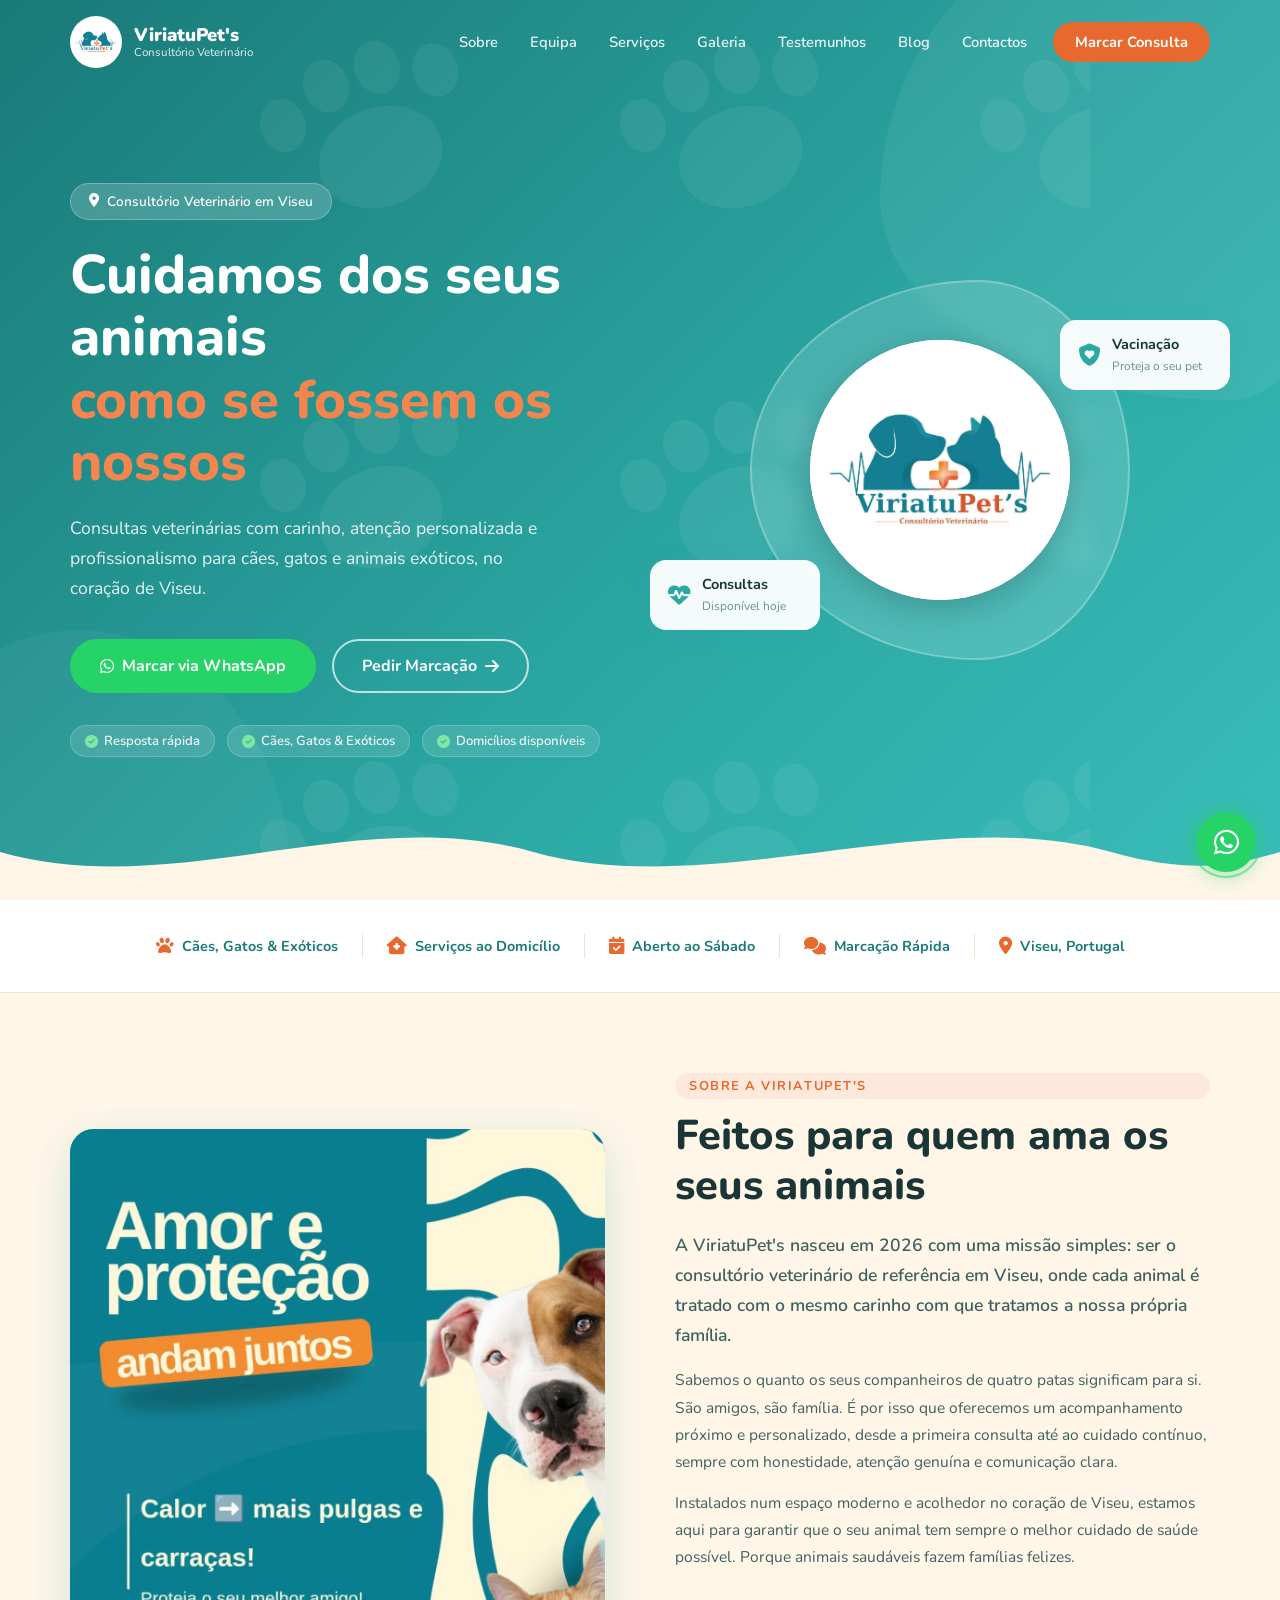
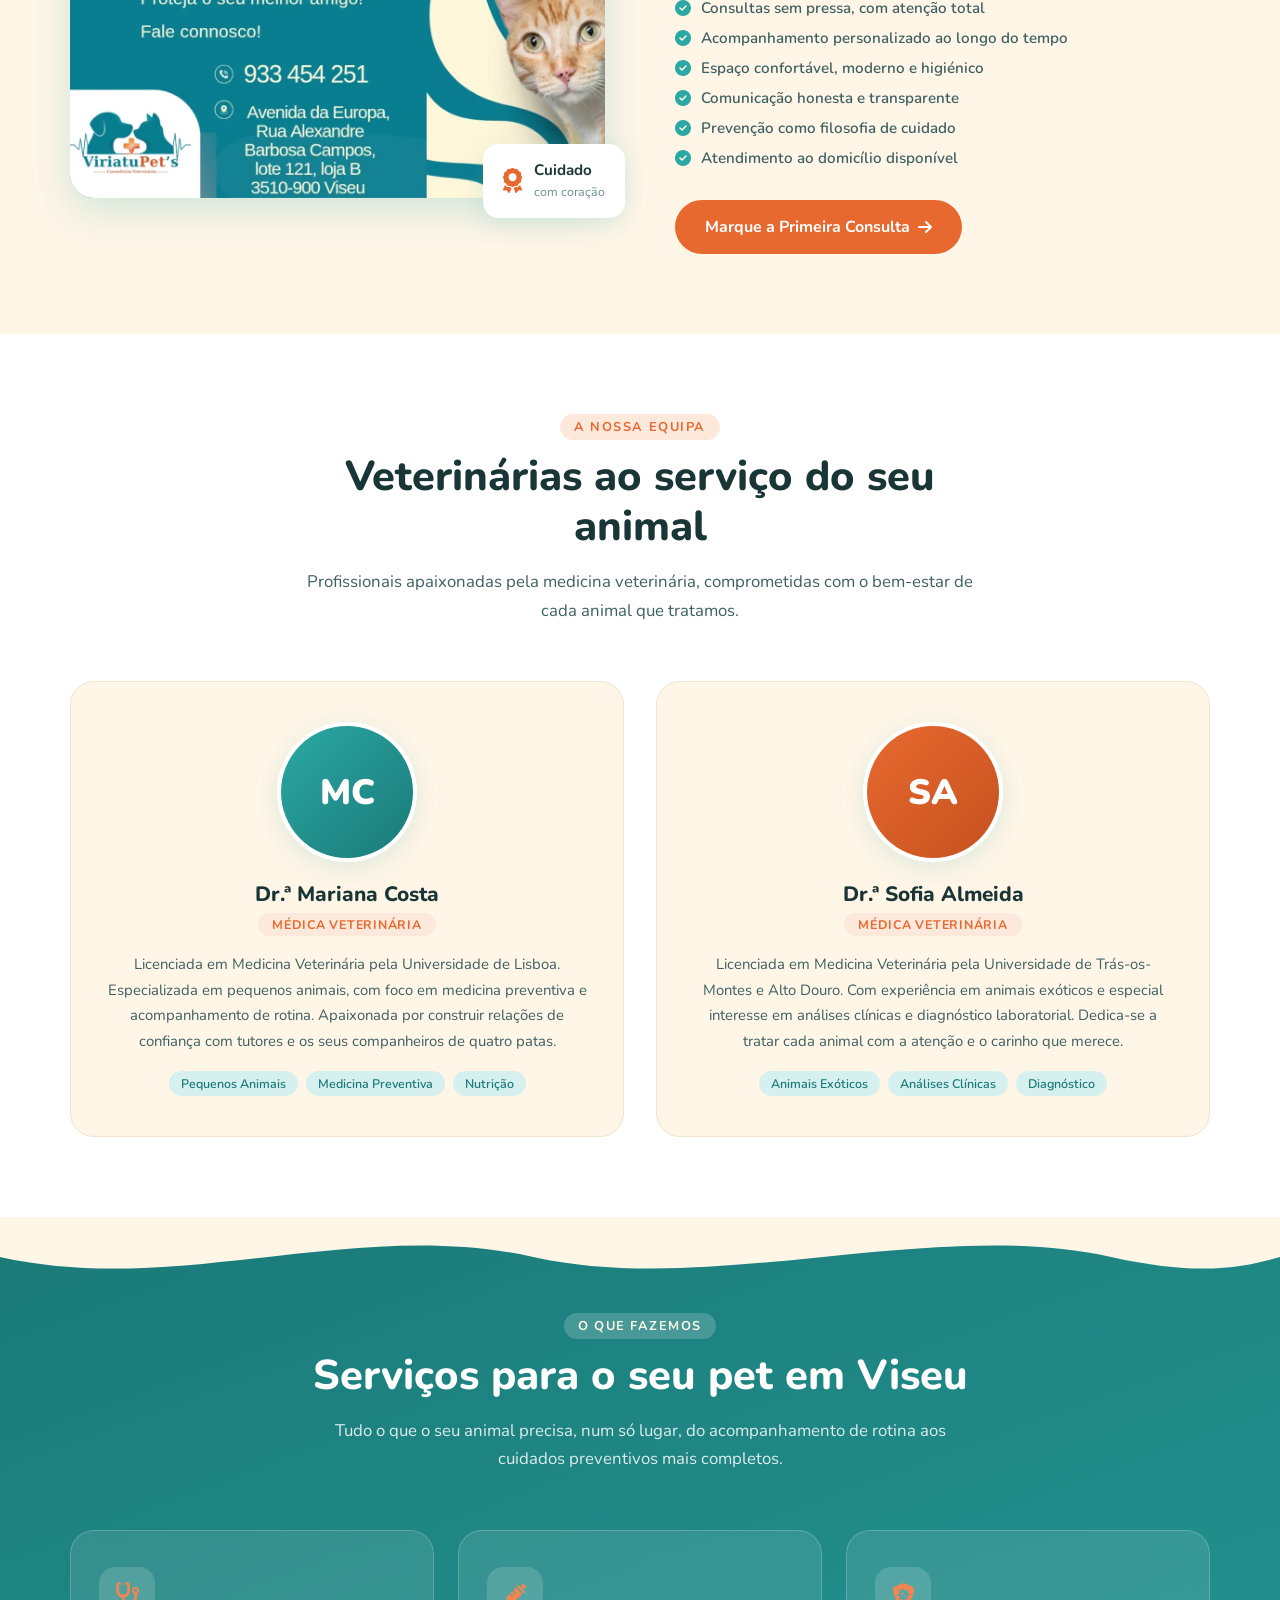
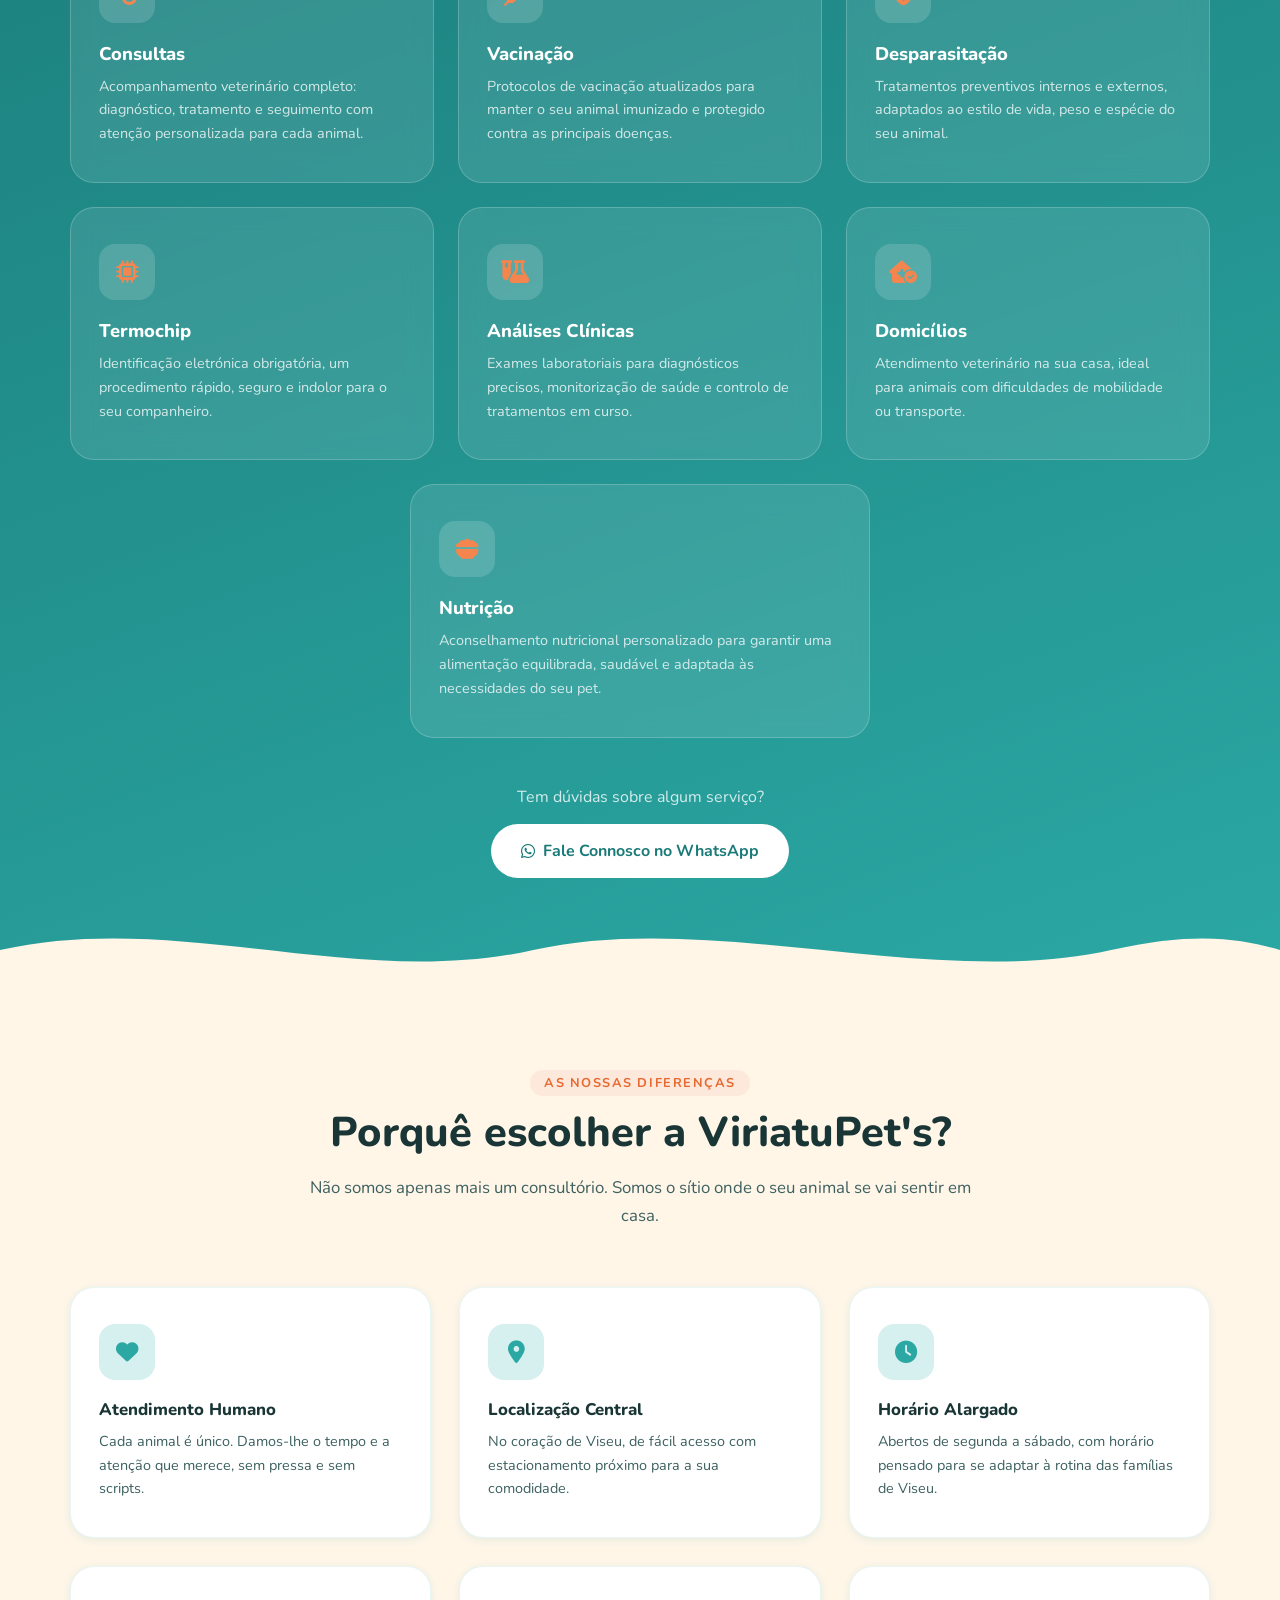
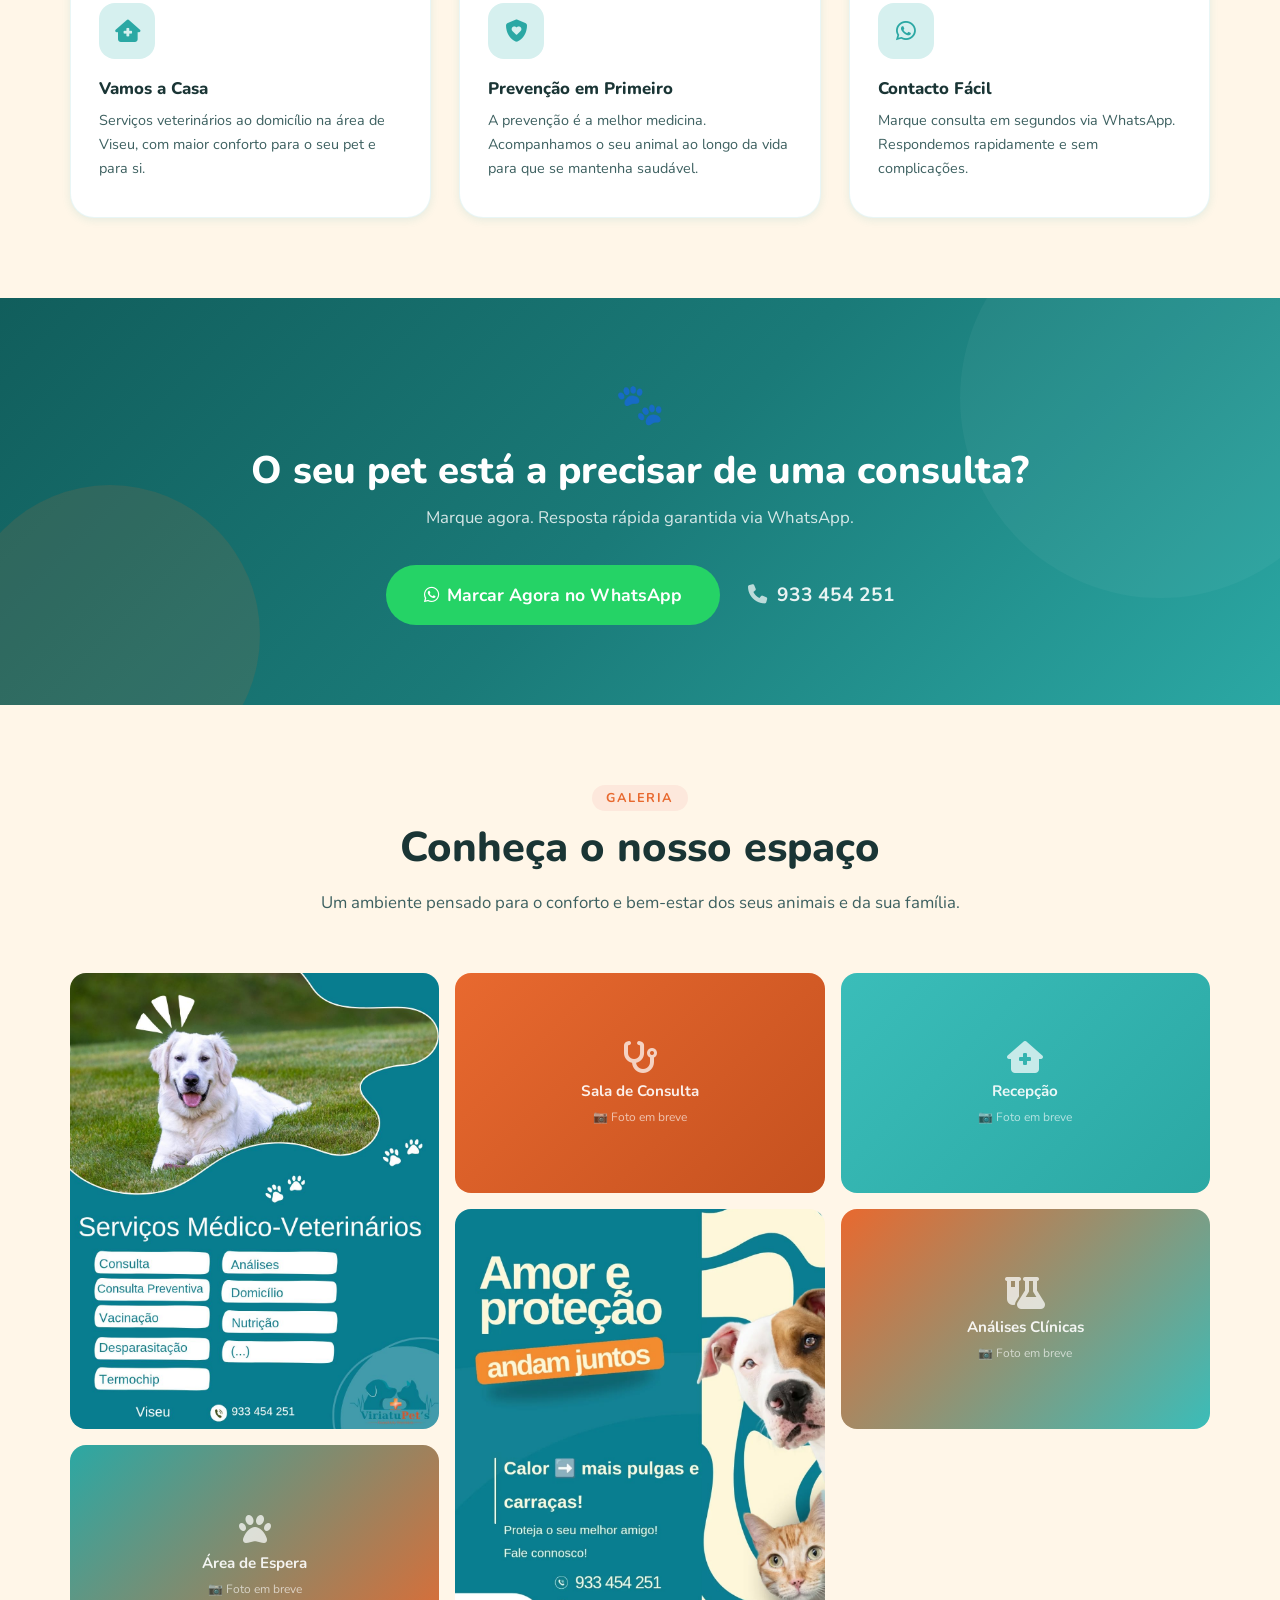
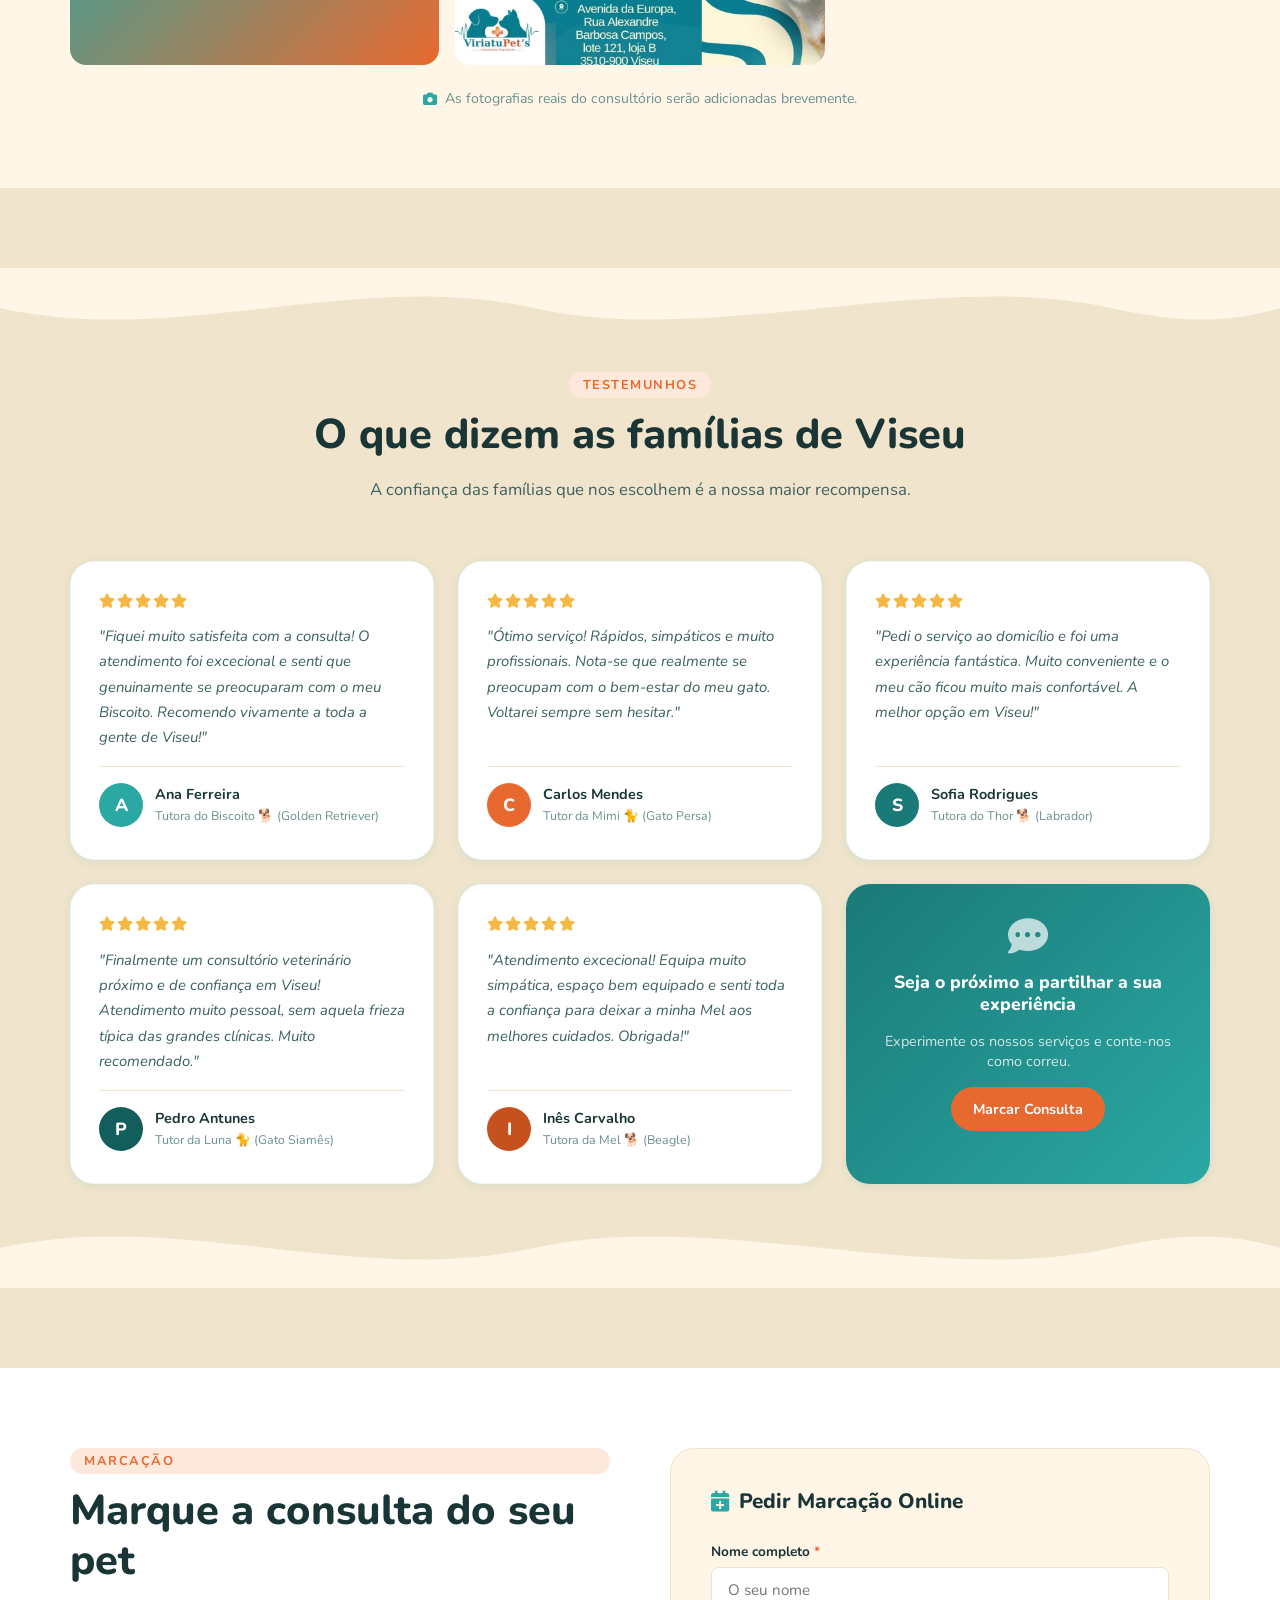
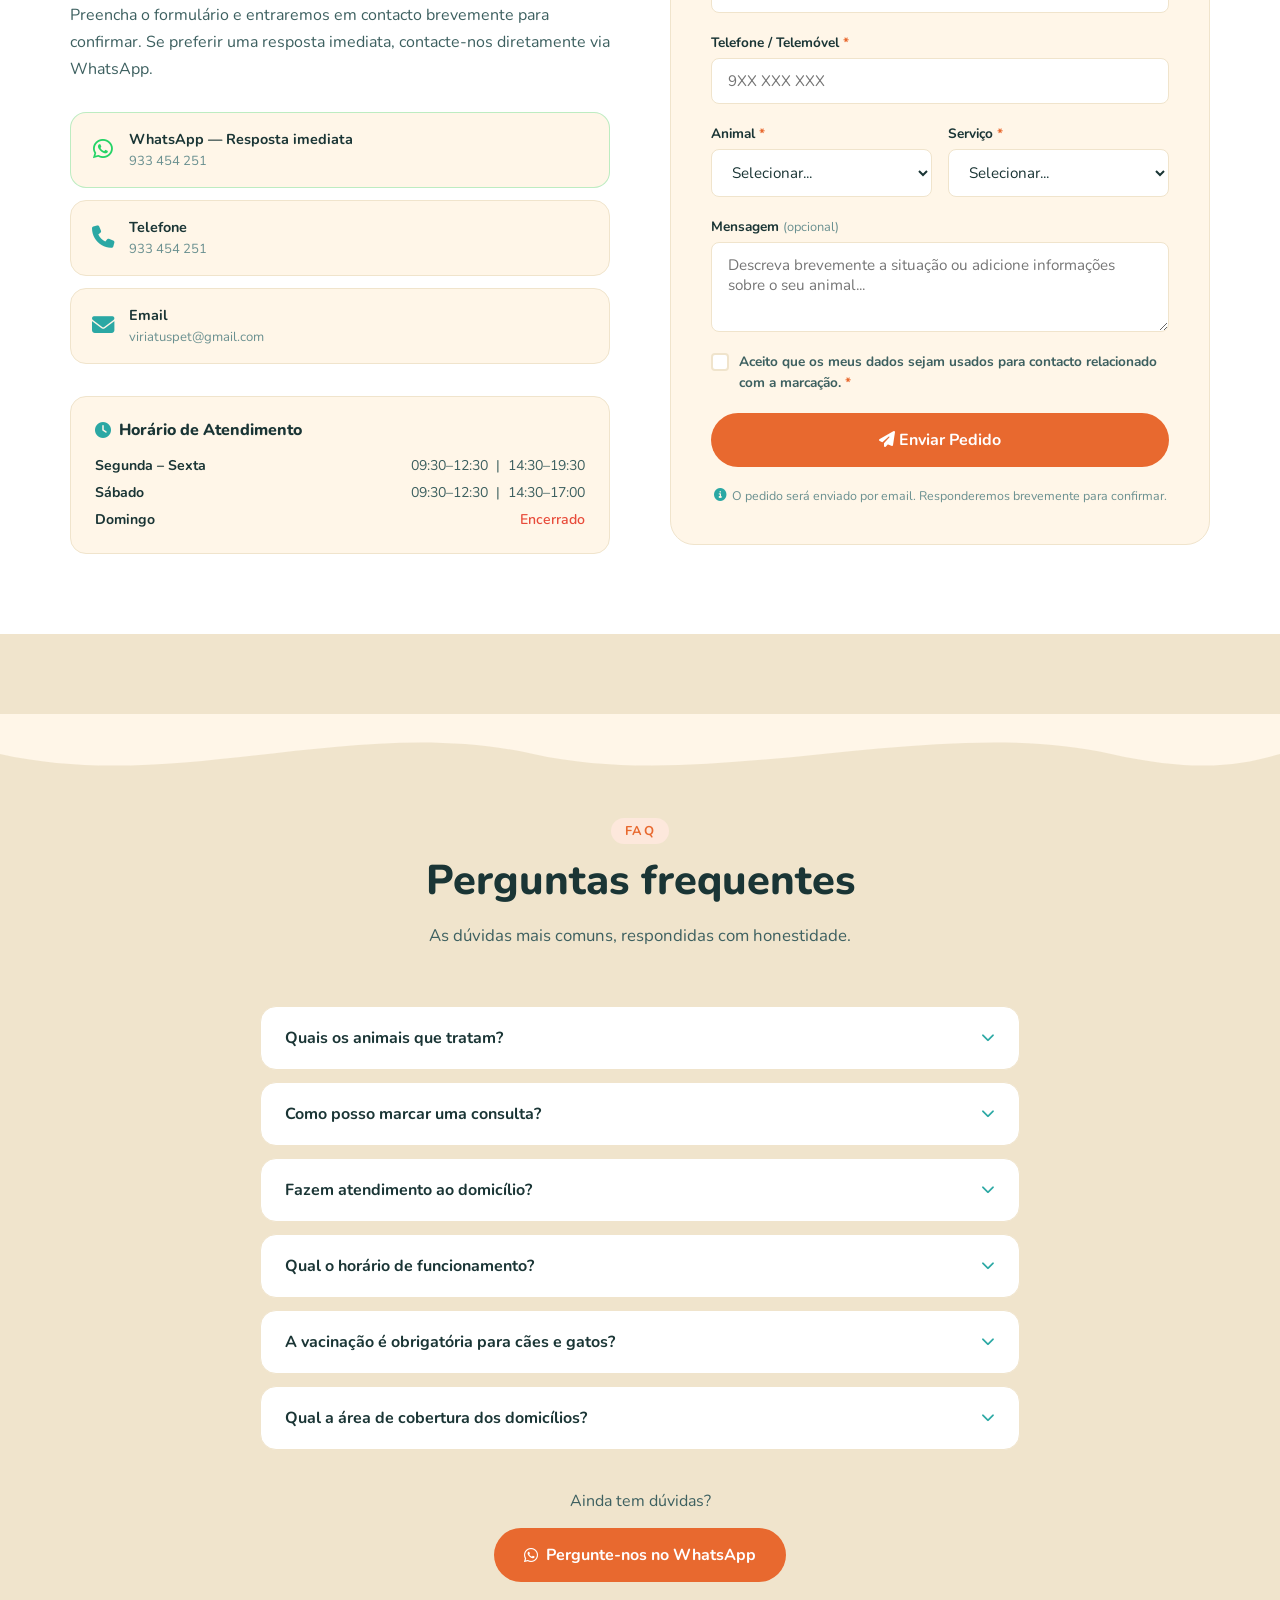
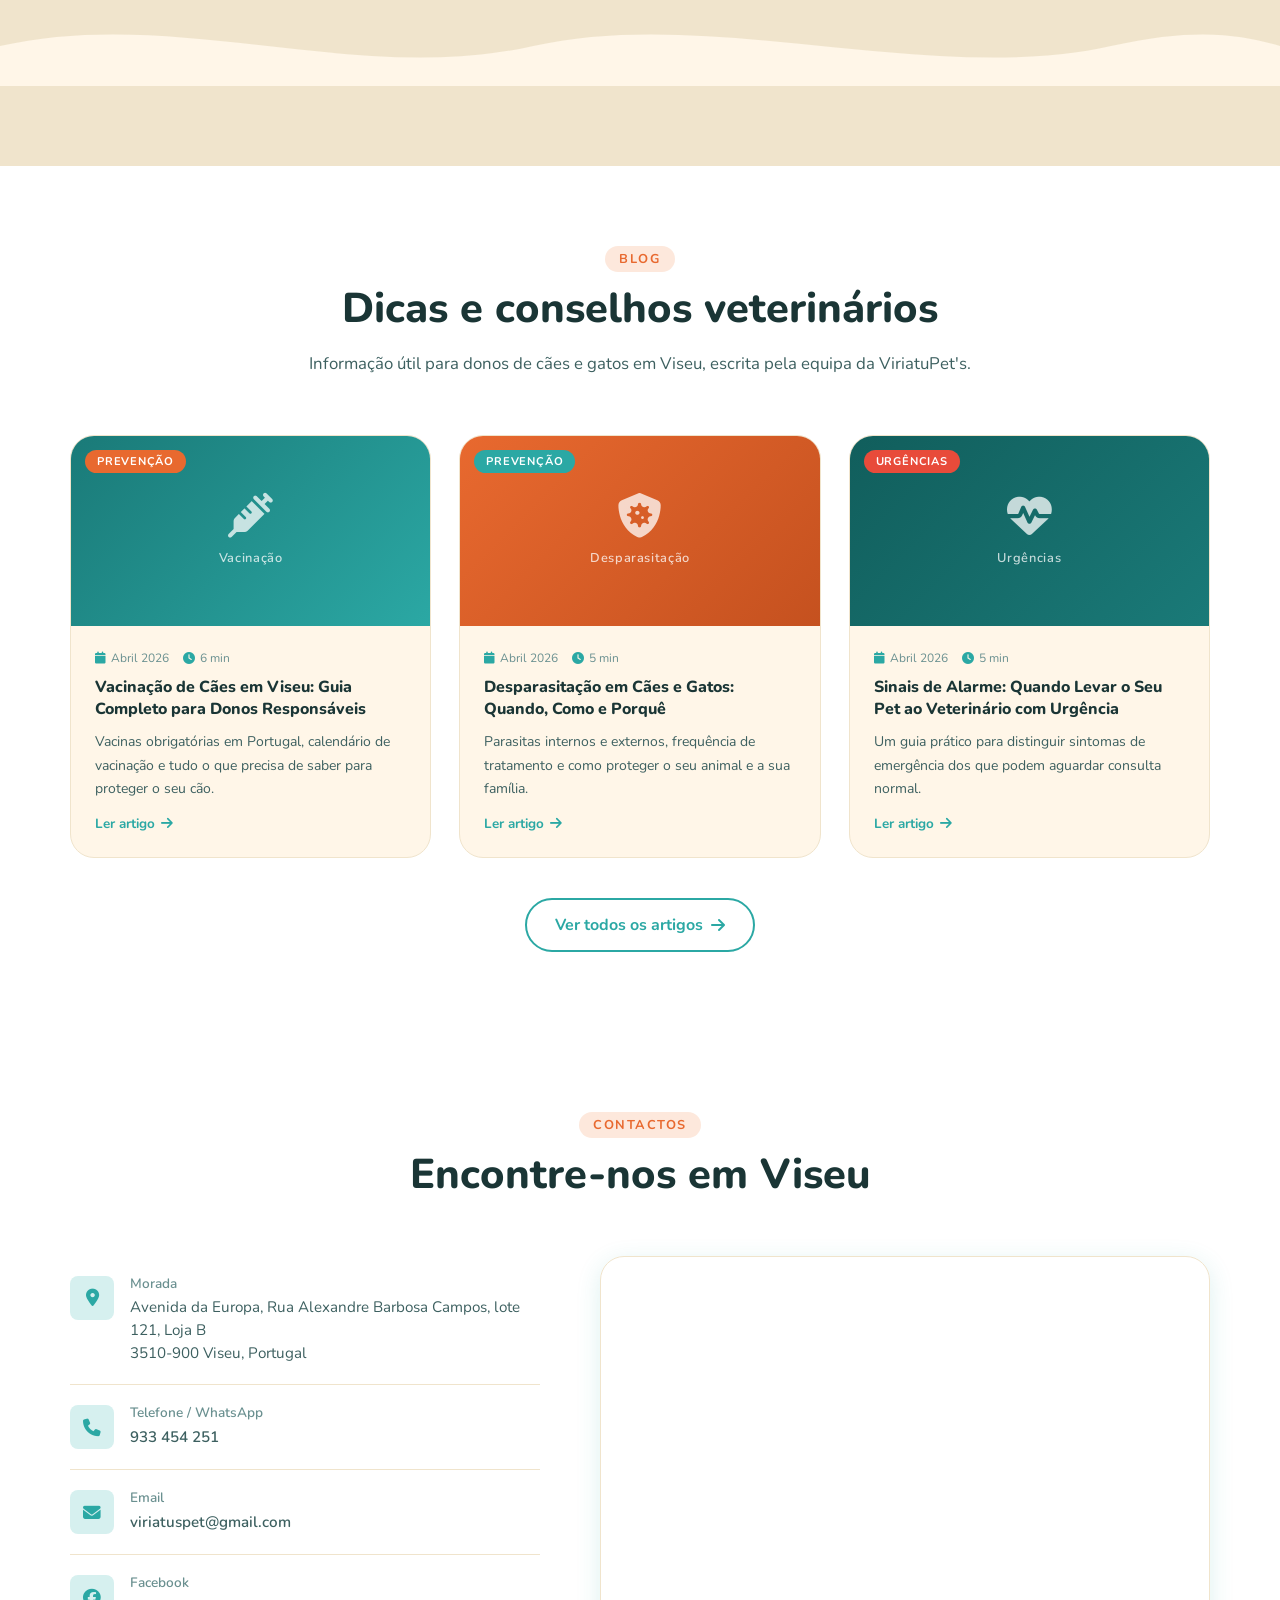
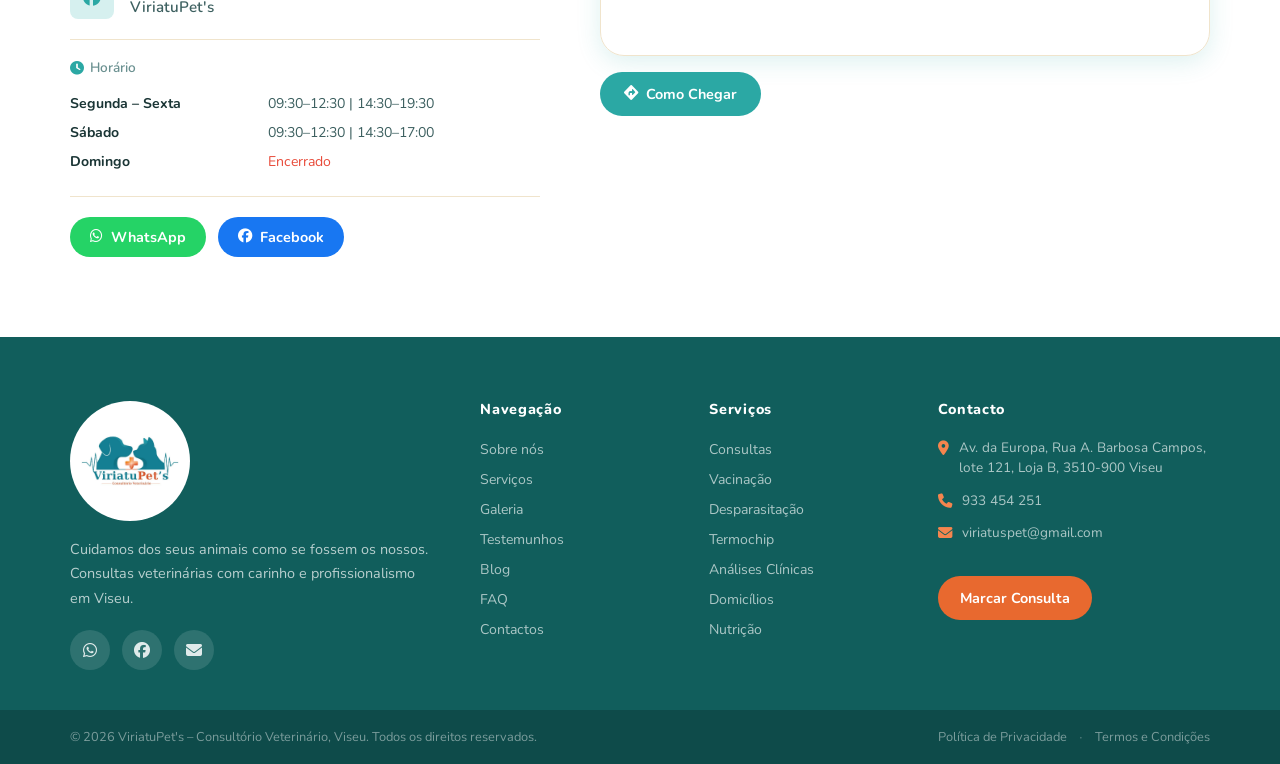
==== commit f7134e4c: "Add team section, FAQ schema, OG tags, Formspree form, privacy policy, hero badge fix" ====
--- a/index.html
+++ b/index.html
@@ -10,8 +10,13 @@
     <meta name="geo.placename" content="Viseu">
     <meta property="og:type" content="website">
     <meta property="og:locale" content="pt_PT">
+    <meta property="og:url" content="https://viriatus-pet.vercel.app/">
     <meta property="og:title" content="ViriatuPet's | Consultório Veterinário em Viseu">
     <meta property="og:description" content="Cuidamos dos seus animais como se fossem os nossos. Consultas, vacinação, desparasitação e mais, em Viseu.">
+    <meta property="og:image" content="https://viriatus-pet.vercel.app/Logo.jpg">
+    <meta property="og:image:width" content="600">
+    <meta property="og:image:height" content="600">
+    <meta property="og:image:alt" content="ViriatuPet's – Consultório Veterinário em Viseu">
 
     <title>ViriatuPet's | Consultório Veterinário em Viseu</title>
 
@@ -21,6 +26,21 @@
     <link rel="stylesheet" href="https://cdnjs.cloudflare.com/ajax/libs/font-awesome/6.5.1/css/all.min.css">
     <link rel="stylesheet" href="css/style.css">
     <link rel="stylesheet" href="css/blog.css">
+
+    <script type="application/ld+json">
+    {
+        "@context": "https://schema.org",
+        "@type": "FAQPage",
+        "mainEntity": [
+            {"@type":"Question","name":"Quais os animais que tratam?","acceptedAnswer":{"@type":"Answer","text":"Tratamos cães, gatos e animais exóticos de todas as raças e idades, desde filhotes até animais sénior. Cada animal recebe cuidados adaptados à sua espécie, raça e necessidades específicas."}},
+            {"@type":"Question","name":"Como posso marcar uma consulta?","acceptedAnswer":{"@type":"Answer","text":"Pode marcar via WhatsApp (933 454 251), formulário online no nosso site, telefone (933 454 251) ou email (viriatuspet@gmail.com)."}},
+            {"@type":"Question","name":"Fazem atendimento ao domicílio?","acceptedAnswer":{"@type":"Answer","text":"Sim! Disponibilizamos serviços veterinários ao domicílio na área de Viseu e concelhos limítrofes. Contacte-nos para verificar disponibilidade."}},
+            {"@type":"Question","name":"Qual o horário de funcionamento?","acceptedAnswer":{"@type":"Answer","text":"Segunda a Sexta: 09:30–12:30 e 14:30–19:30. Sábado: 09:30–12:30 e 14:30–17:00. Domingo: Encerrado."}},
+            {"@type":"Question","name":"A vacinação é obrigatória para cães e gatos?","acceptedAnswer":{"@type":"Answer","text":"Alguns protocolos são obrigatórios por lei, como a antirrábica para cães. Outros são altamente recomendados. Consulte-nos para o protocolo ideal para o seu animal."}},
+            {"@type":"Question","name":"Qual a área de cobertura dos domicílios?","acceptedAnswer":{"@type":"Answer","text":"Prestamos serviços de domicílio principalmente na área de Viseu e concelhos limítrofes. Contacte-nos para confirmar disponibilidade na sua localidade."}}
+        ]
+    }
+    </script>
 
     <script type="application/ld+json">
     {
@@ -64,6 +84,7 @@
 
         <ul class="nav-menu" id="navMenu">
             <li><a href="#sobre" class="nav-link">Sobre</a></li>
+            <li><a href="#equipa" class="nav-link">Equipa</a></li>
             <li><a href="#servicos" class="nav-link">Serviços</a></li>
             <li><a href="#galeria" class="nav-link">Galeria</a></li>
             <li><a href="#testemunhos" class="nav-link">Testemunhos</a></li>
@@ -104,7 +125,7 @@
         <div class="hero-content" data-aos="fade-up">
             <div class="hero-badge">
                 <i class="fas fa-map-marker-alt"></i>
-                <span>Novo Consultório em Viseu</span>
+                <span>Consultório Veterinário em Viseu</span>
             </div>
 
             <h1 class="hero-title">
@@ -253,6 +274,57 @@
                     Marque a Primeira Consulta
                     <i class="fas fa-arrow-right"></i>
                 </a>
+            </div>
+        </div>
+    </div>
+</section>
+
+<!-- ========== TEAM ========== -->
+<section class="team section" id="equipa">
+    <div class="container">
+        <div class="section-header" data-aos="fade-up">
+            <div class="section-label">A Nossa Equipa</div>
+            <h2 class="section-title">Veterinárias ao serviço do seu animal</h2>
+            <p class="section-subtitle">Profissionais apaixonadas pela medicina veterinária, comprometidas com o bem-estar de cada animal que tratamos.</p>
+        </div>
+
+        <div class="team-grid">
+            <div class="team-card" data-aos="fade-up" data-aos-delay="50">
+                <div class="team-photo">
+                    <div class="team-photo-placeholder" style="background: linear-gradient(135deg, #2BA8A4, #1A7A78);">
+                        <!-- Substituir por foto real: <img src="foto-mariana.jpg" alt="Dr.ª Mariana Costa"> -->
+                        <span>MC</span>
+                    </div>
+                </div>
+                <div class="team-info">
+                    <h3>Dr.ª Mariana Costa</h3>
+                    <span class="team-role">Médica Veterinária</span>
+                    <p class="team-bio">Licenciada em Medicina Veterinária pela Universidade de Lisboa. Especializada em pequenos animais, com foco em medicina preventiva e acompanhamento de rotina. Apaixonada por construir relações de confiança com tutores e os seus companheiros de quatro patas.</p>
+                    <div class="team-tags">
+                        <span>Pequenos Animais</span>
+                        <span>Medicina Preventiva</span>
+                        <span>Nutrição</span>
+                    </div>
+                </div>
+            </div>
+
+            <div class="team-card" data-aos="fade-up" data-aos-delay="150">
+                <div class="team-photo">
+                    <div class="team-photo-placeholder" style="background: linear-gradient(135deg, #E8692F, #C5511F);">
+                        <!-- Substituir por foto real: <img src="foto-sofia.jpg" alt="Dr.ª Sofia Almeida"> -->
+                        <span>SA</span>
+                    </div>
+                </div>
+                <div class="team-info">
+                    <h3>Dr.ª Sofia Almeida</h3>
+                    <span class="team-role">Médica Veterinária</span>
+                    <p class="team-bio">Licenciada em Medicina Veterinária pela Universidade de Trás-os-Montes e Alto Douro. Com experiência em animais exóticos e especial interesse em análises clínicas e diagnóstico laboratorial. Dedica-se a tratar cada animal com a atenção e o carinho que merece.</p>
+                    <div class="team-tags">
+                        <span>Animais Exóticos</span>
+                        <span>Análises Clínicas</span>
+                        <span>Diagnóstico</span>
+                    </div>
+                </div>
             </div>
         </div>
     </div>
@@ -1104,7 +1176,7 @@
         <div class="container">
             <p>© 2026 ViriatuPet's – Consultório Veterinário, Viseu. Todos os direitos reservados.</p>
             <div class="footer-bottom-links">
-                <a href="#">Política de Privacidade</a>
+                <a href="privacy.html">Política de Privacidade</a>
                 <span>·</span>
                 <a href="#">Termos e Condições</a>
             </div>
--- a/css/style.css
+++ b/css/style.css
@@ -598,7 +598,91 @@
 }
 .about-features i { color: var(--teal); font-size: 1rem; flex-shrink: 0; }
 
-/* ---- 9. Services ---- */
+/* ---- 9. Team ---- */
+.team { background: #fff; }
+
+.team-grid {
+    display: grid;
+    grid-template-columns: 1fr 1fr;
+    gap: 32px;
+}
+
+.team-card {
+    background: var(--cream);
+    border-radius: var(--r-lg);
+    padding: 40px 36px;
+    display: flex;
+    flex-direction: column;
+    align-items: center;
+    text-align: center;
+    gap: 20px;
+    border: 1px solid var(--cream-dark);
+    transition: transform var(--transition), box-shadow var(--transition);
+}
+.team-card:hover { transform: translateY(-6px); box-shadow: var(--shadow-md); }
+
+.team-photo {
+    width: 140px;
+    height: 140px;
+    border-radius: 50%;
+    overflow: hidden;
+    box-shadow: var(--shadow-md);
+    border: 4px solid #fff;
+    flex-shrink: 0;
+}
+
+.team-photo-placeholder {
+    width: 100%;
+    height: 100%;
+    display: flex;
+    align-items: center;
+    justify-content: center;
+    color: #fff;
+    font-size: 2.2rem;
+    font-weight: 900;
+}
+
+.team-photo img { width: 100%; height: 100%; object-fit: cover; }
+
+.team-info h3 { font-size: 1.3rem; color: var(--text); margin-bottom: 6px; }
+
+.team-role {
+    display: inline-block;
+    font-size: .78rem;
+    font-weight: 700;
+    color: var(--orange);
+    background: var(--orange-pale);
+    padding: 3px 14px;
+    border-radius: 50px;
+    letter-spacing: .06em;
+    text-transform: uppercase;
+    margin-bottom: 16px;
+}
+
+.team-bio {
+    font-size: .93rem;
+    color: var(--text-mid);
+    line-height: 1.72;
+    margin-bottom: 16px;
+}
+
+.team-tags {
+    display: flex;
+    flex-wrap: wrap;
+    gap: 8px;
+    justify-content: center;
+}
+
+.team-tags span {
+    font-size: .78rem;
+    font-weight: 600;
+    color: var(--teal-dark);
+    background: var(--teal-pale);
+    padding: 4px 12px;
+    border-radius: 50px;
+}
+
+/* ---- Services ---- */
 .services {
     background: linear-gradient(160deg, var(--teal-dark) 0%, var(--teal) 100%);
     position: relative;
@@ -1576,6 +1660,7 @@
 }
 
 @media (max-width: 768px) {
+    .team-grid { grid-template-columns: 1fr; }
     .section { padding: 60px 0; }
 
     .nav-menu { display: none; position: fixed; inset: 0; top: 70px; background: #fff;
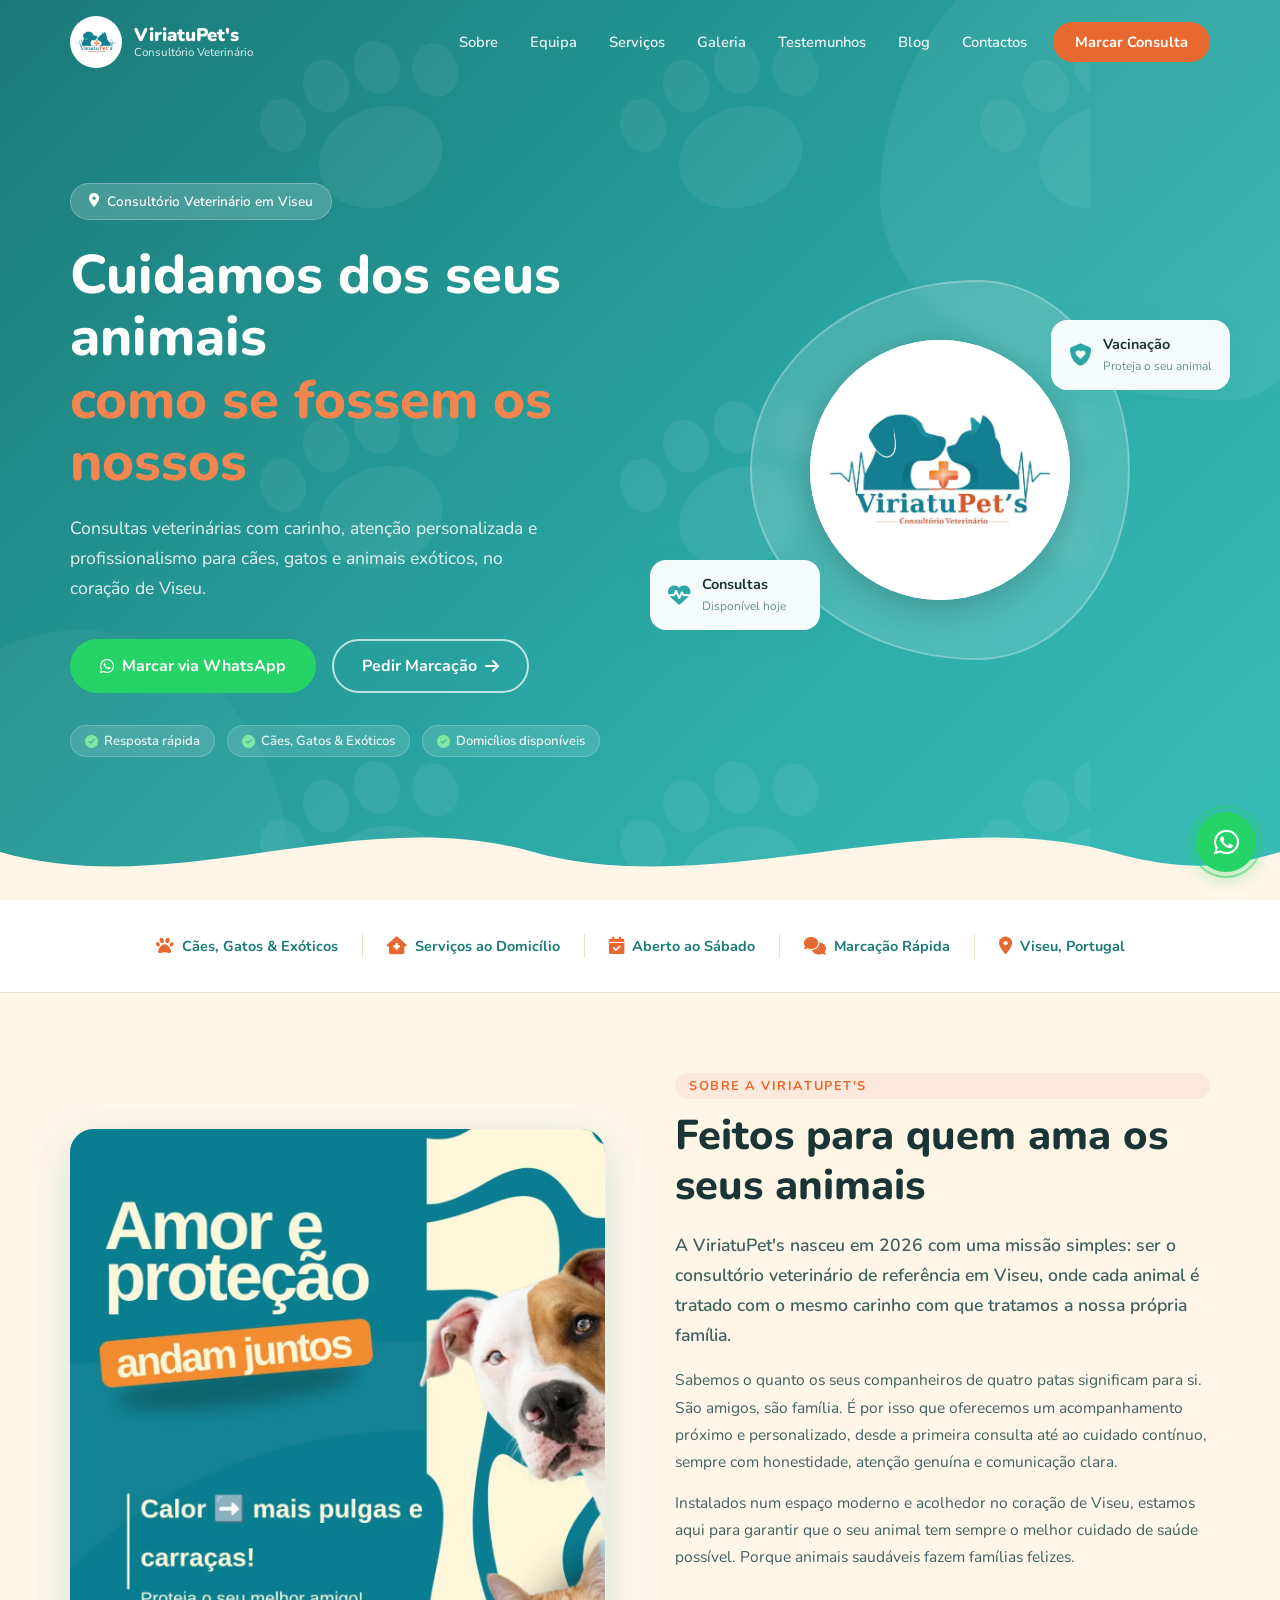
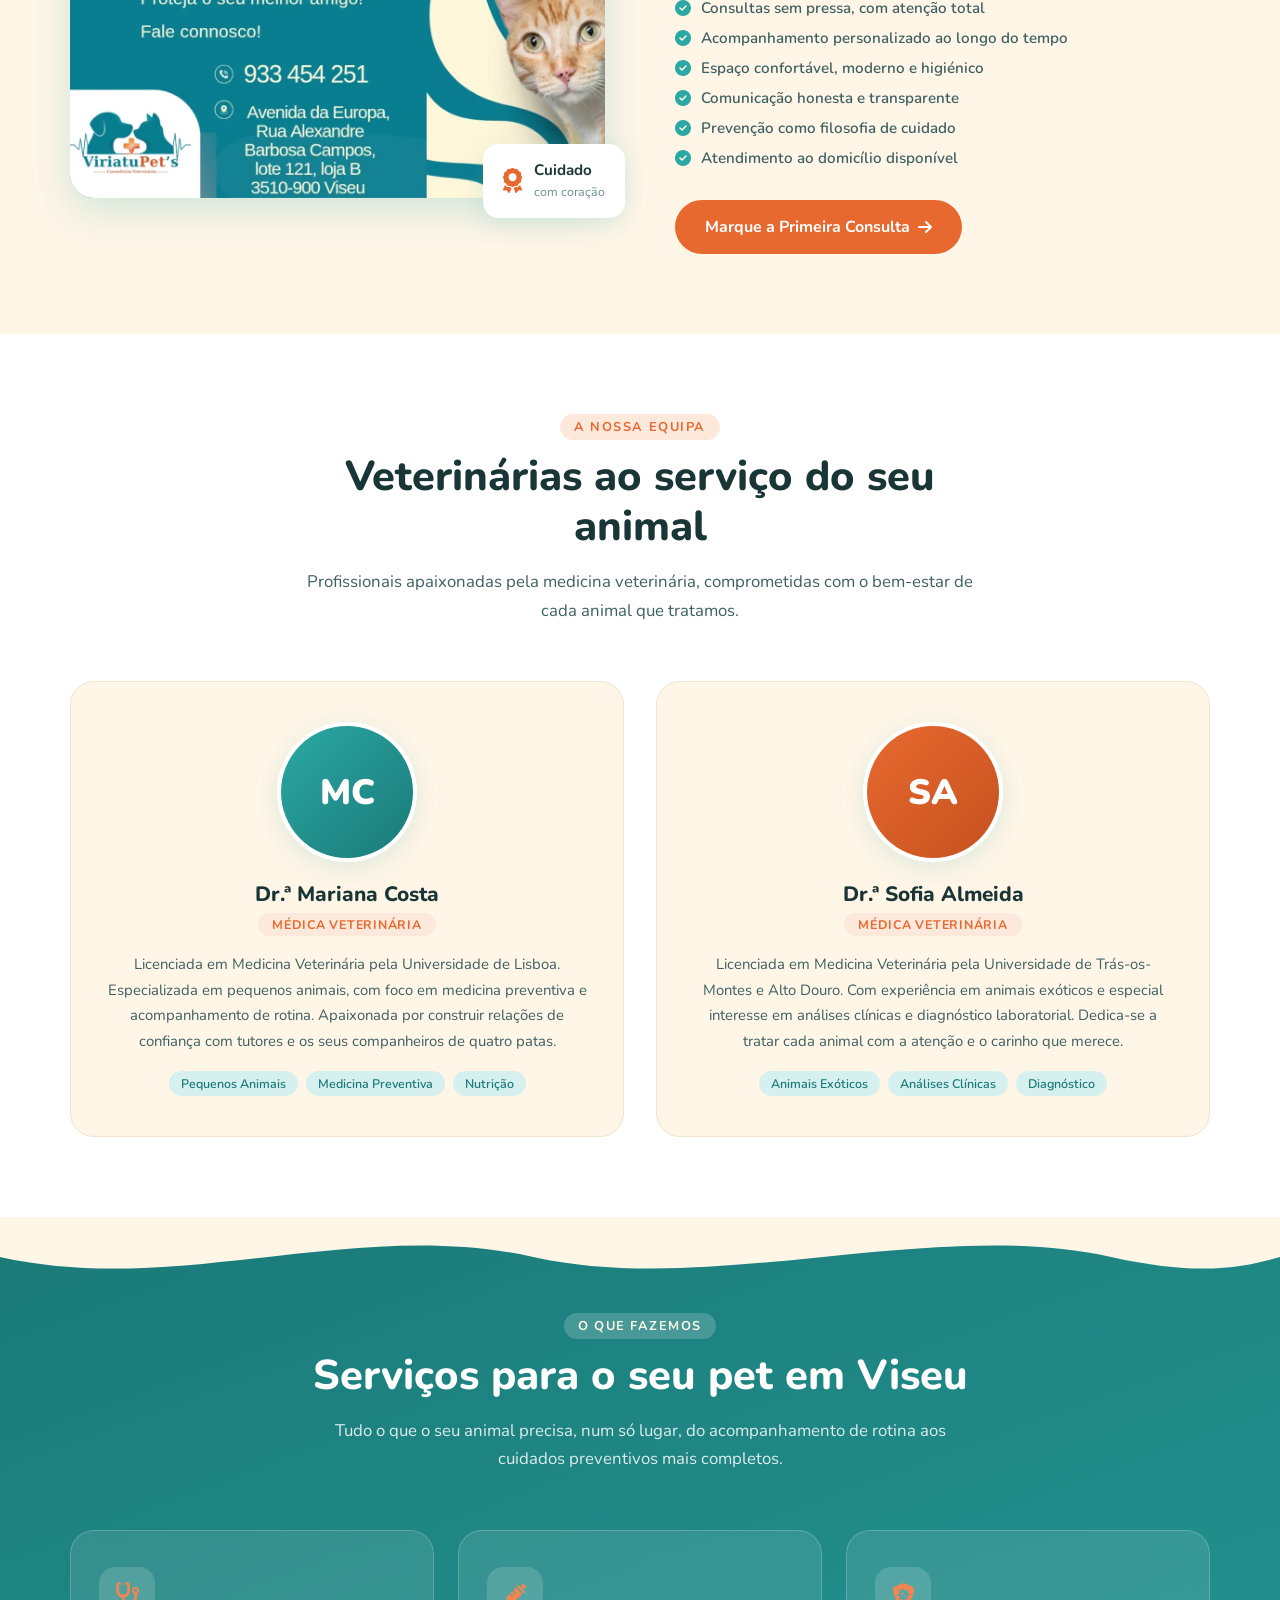
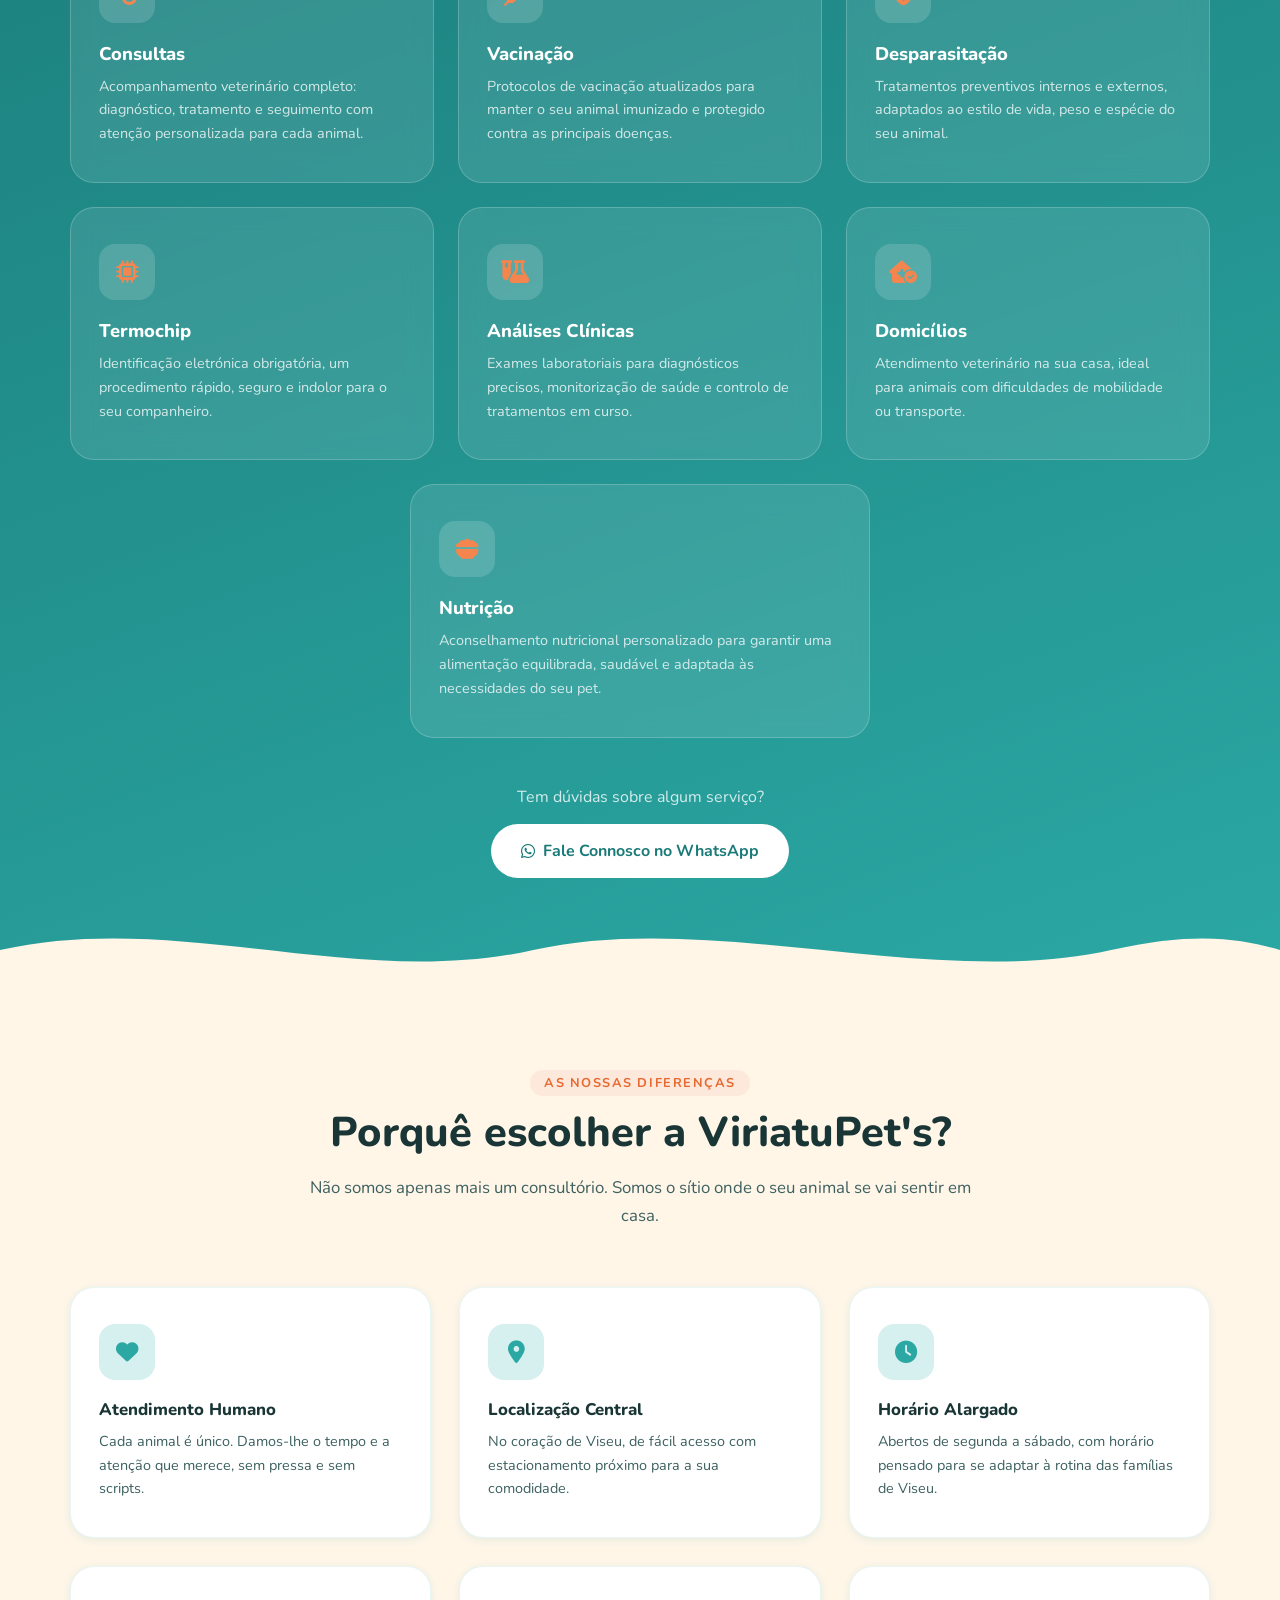
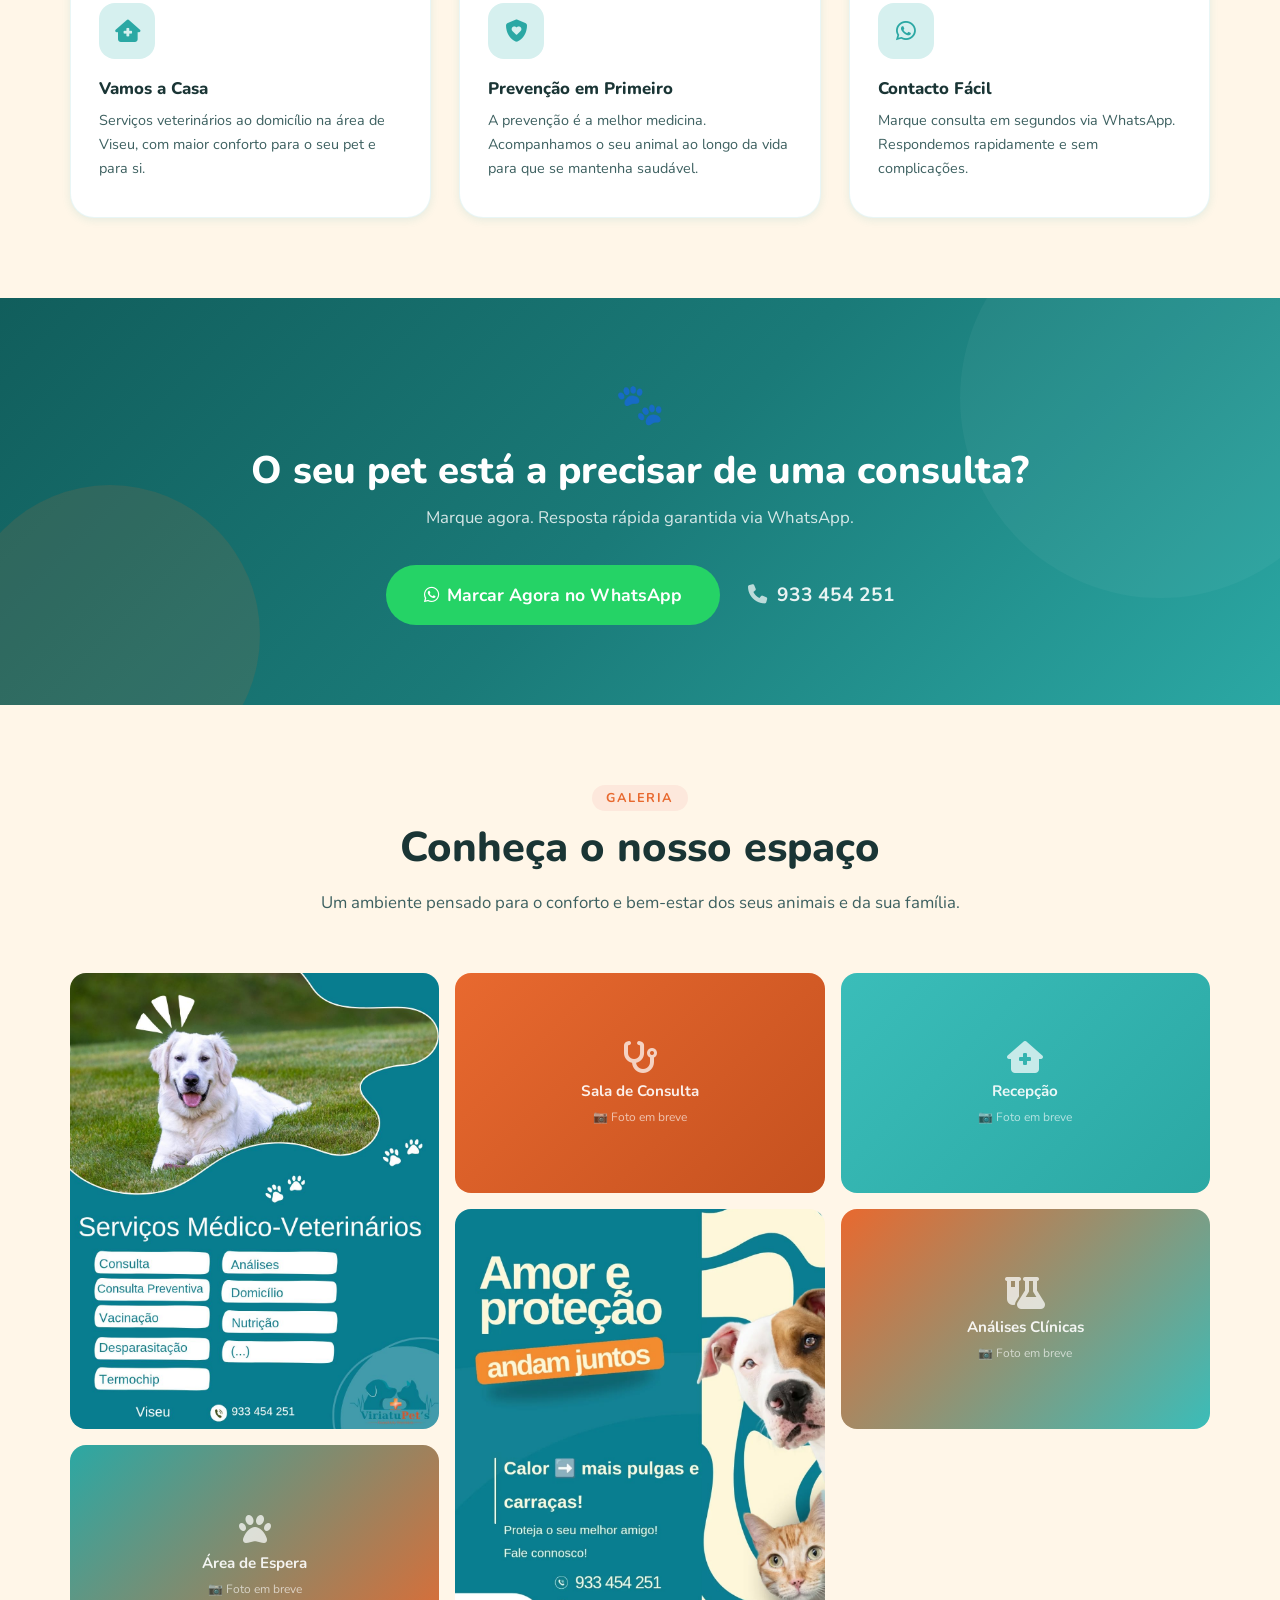
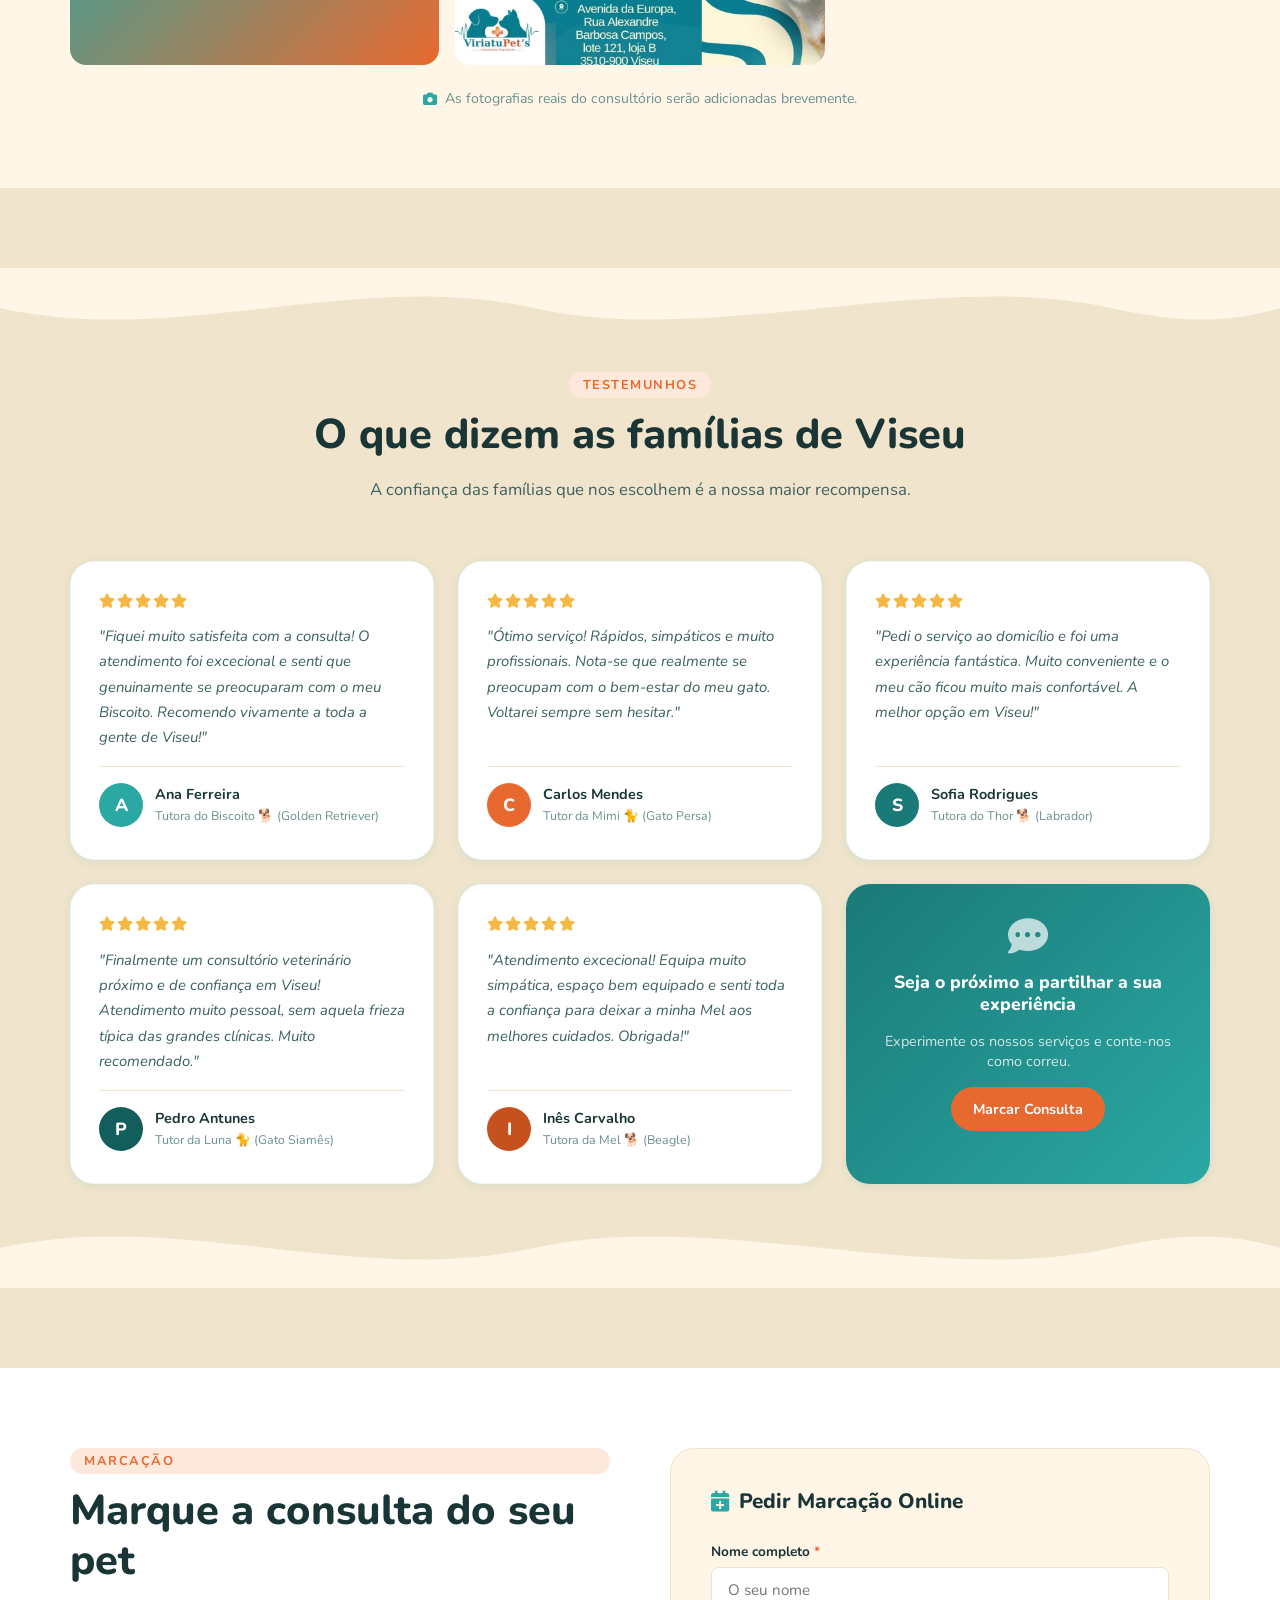
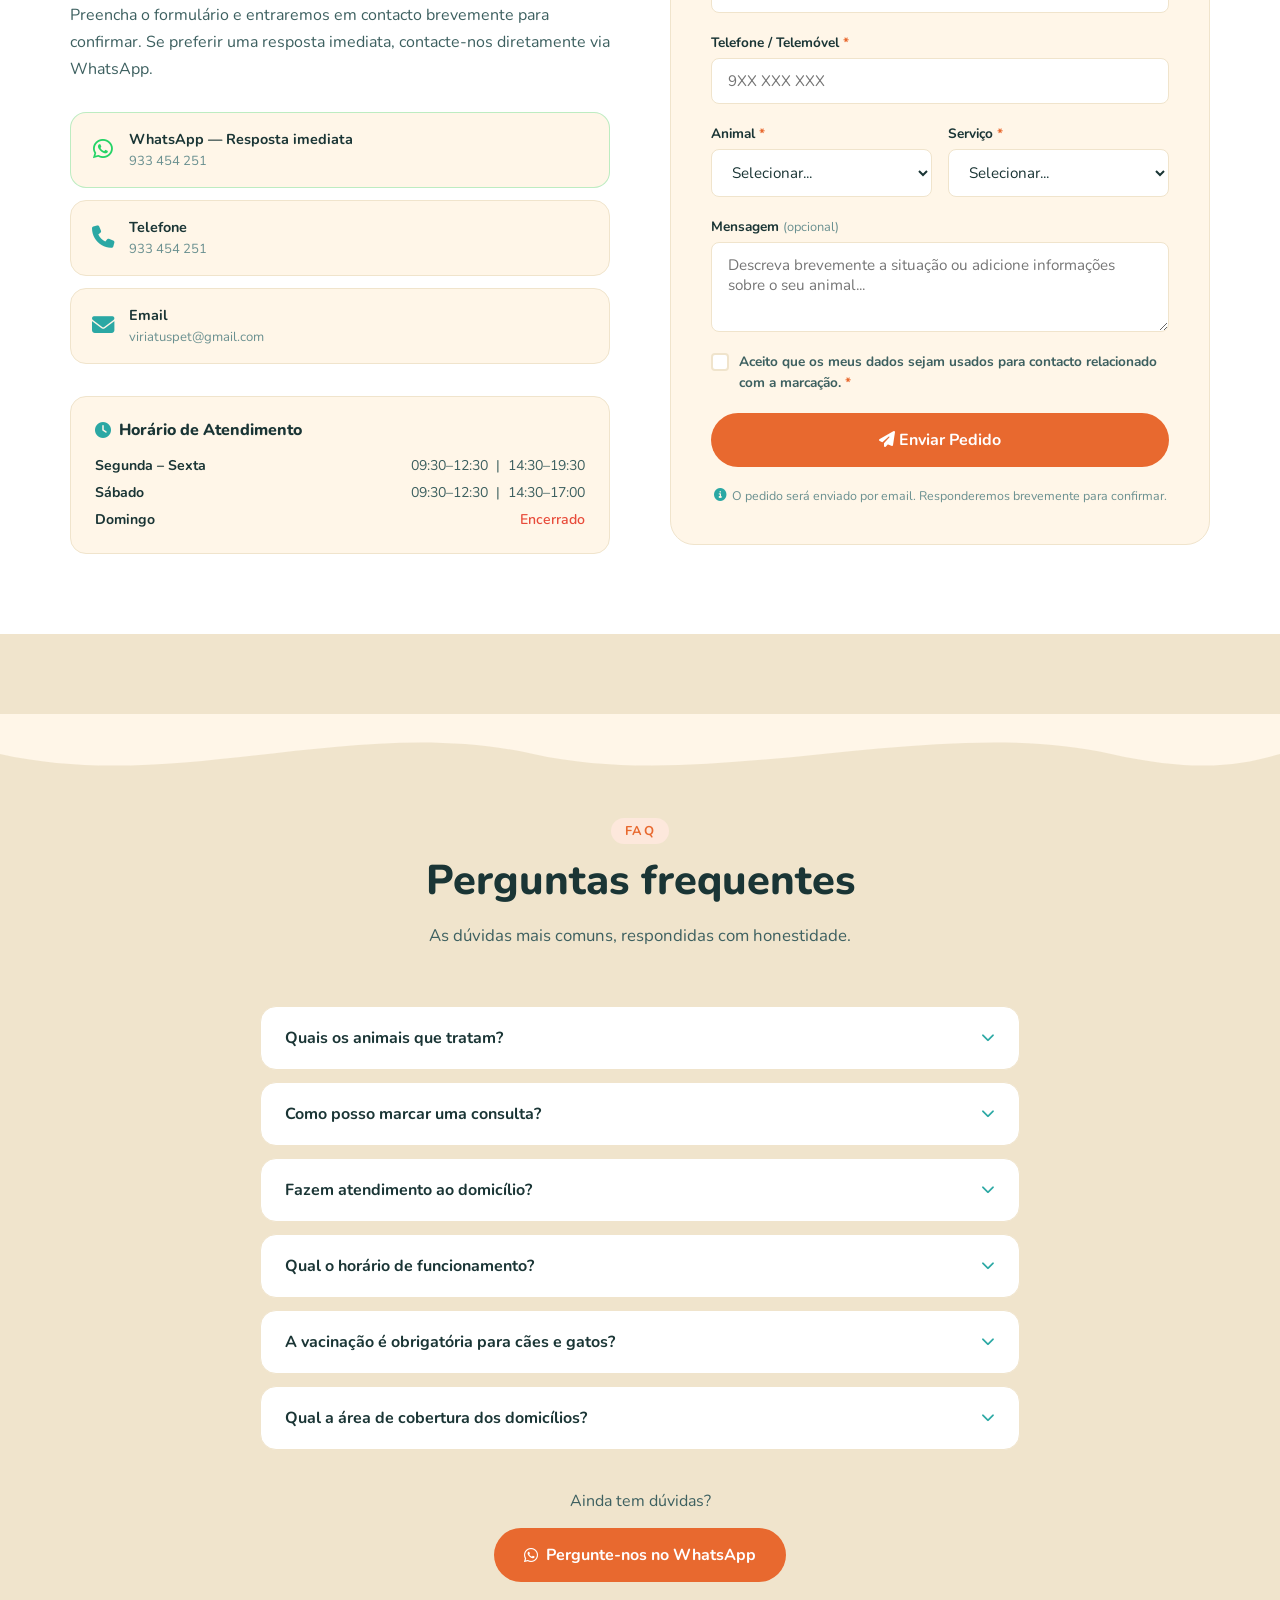
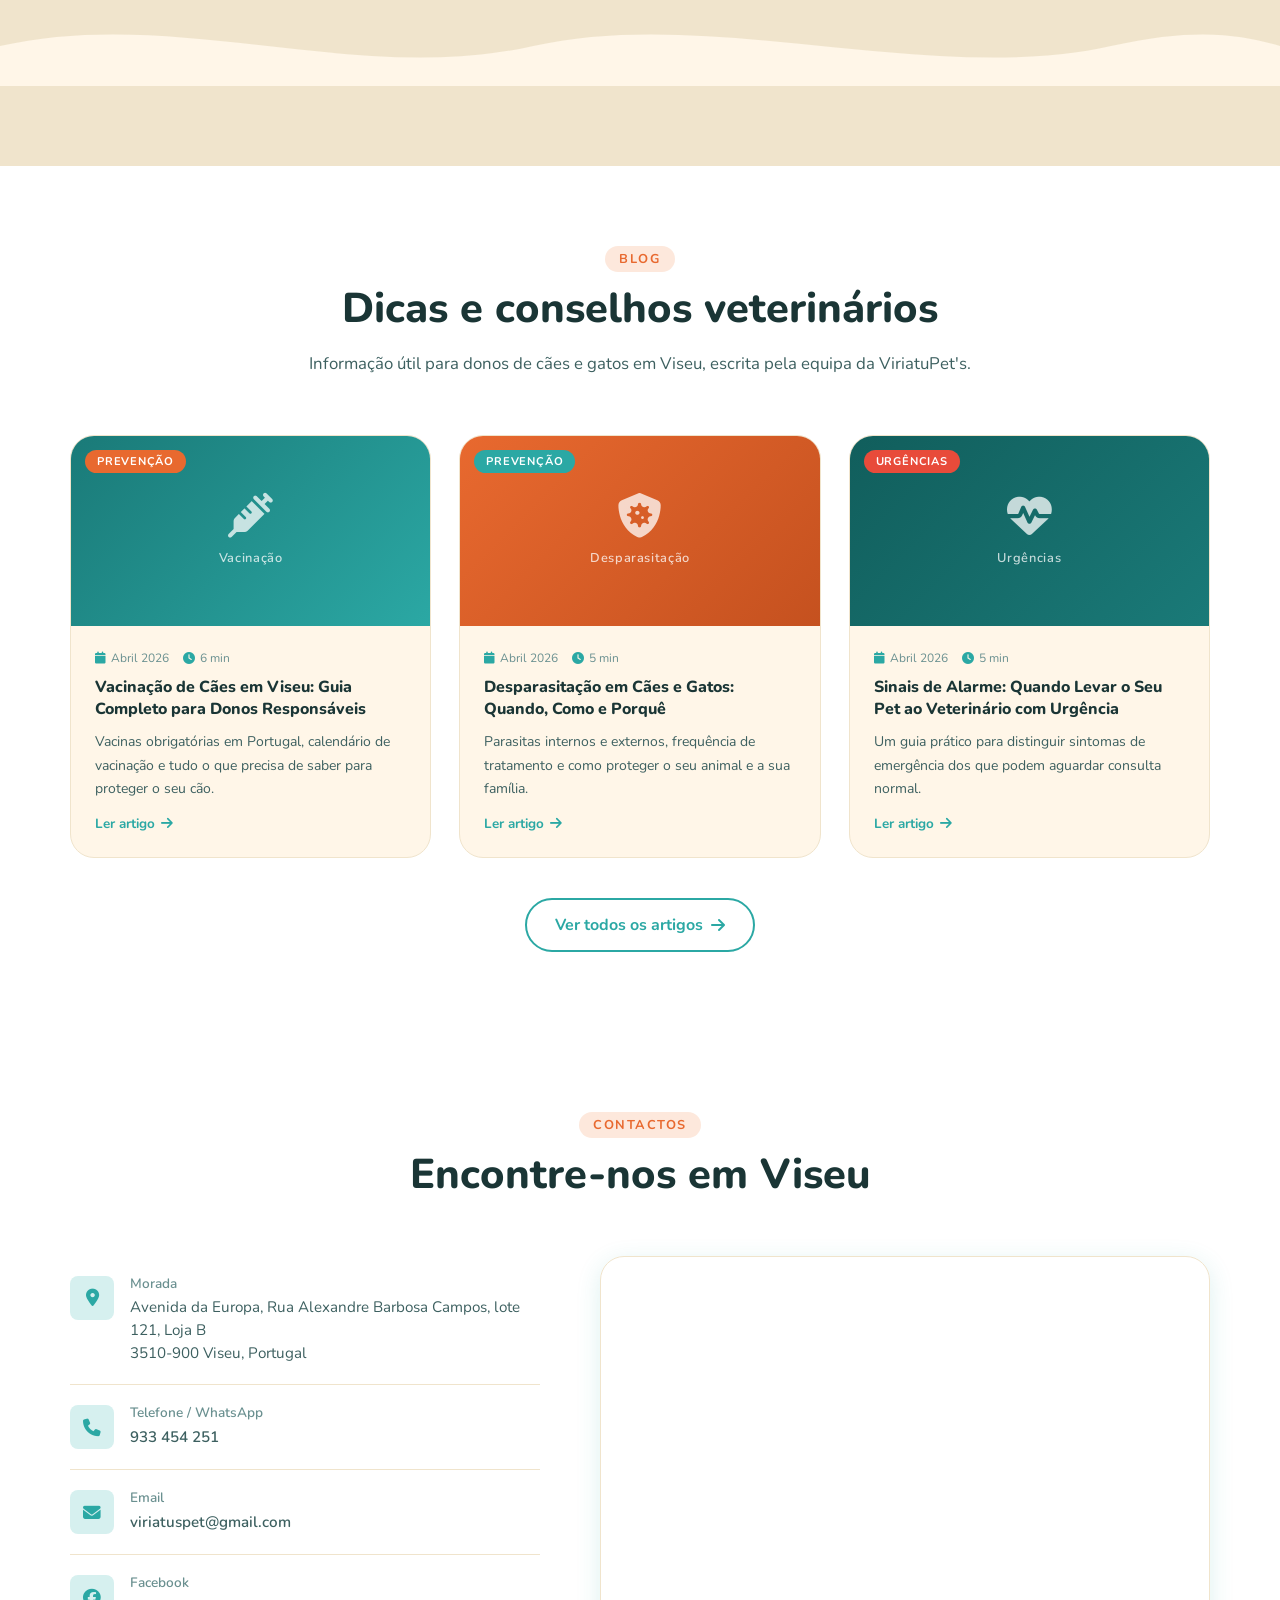
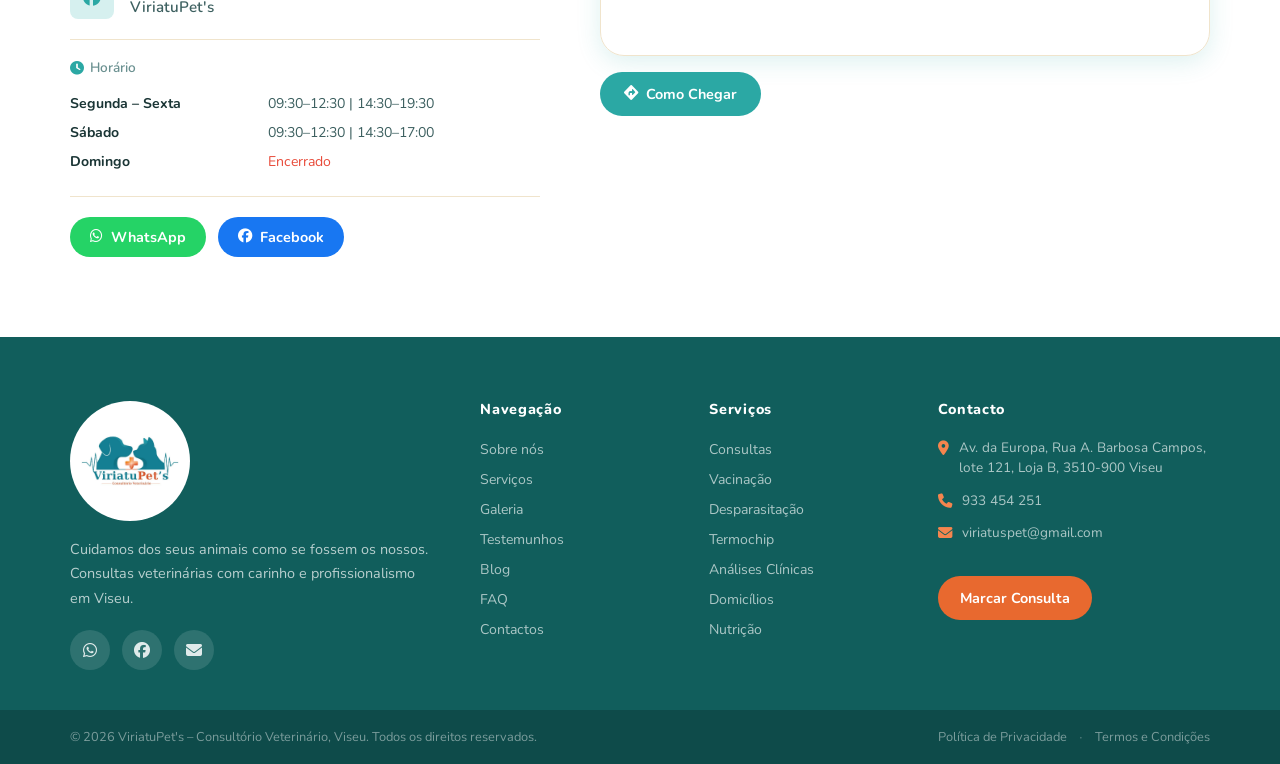
==== commit 2e9d76b6: "Fix privacy policy button, cookies section, remove CNPD section; fix em dashes and pet→animal across" ====
--- a/index.html
+++ b/index.html
@@ -176,7 +176,7 @@
                 <i class="fas fa-shield-heart"></i>
                 <div>
                     <strong>Vacinação</strong>
-                    <span>Proteja o seu pet</span>
+                    <span>Proteja o seu animal</span>
                 </div>
             </div>
         </div>
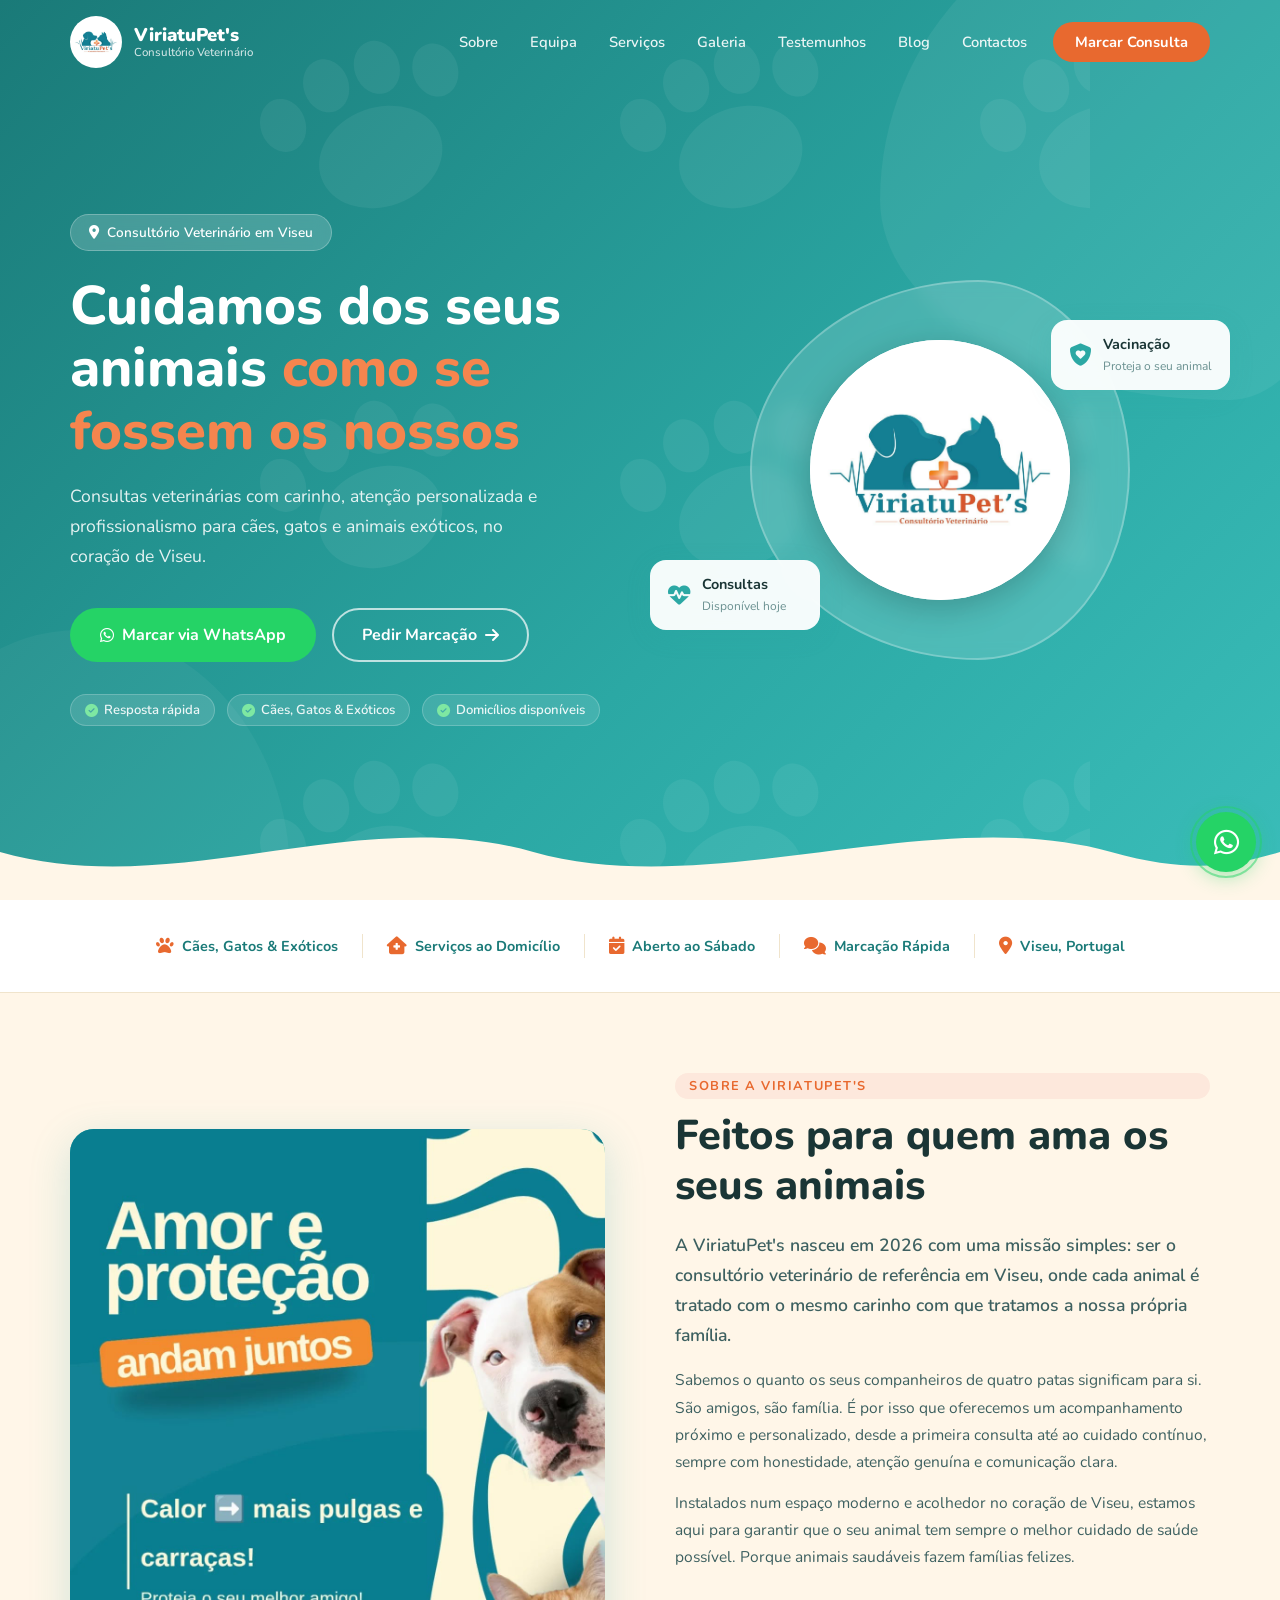
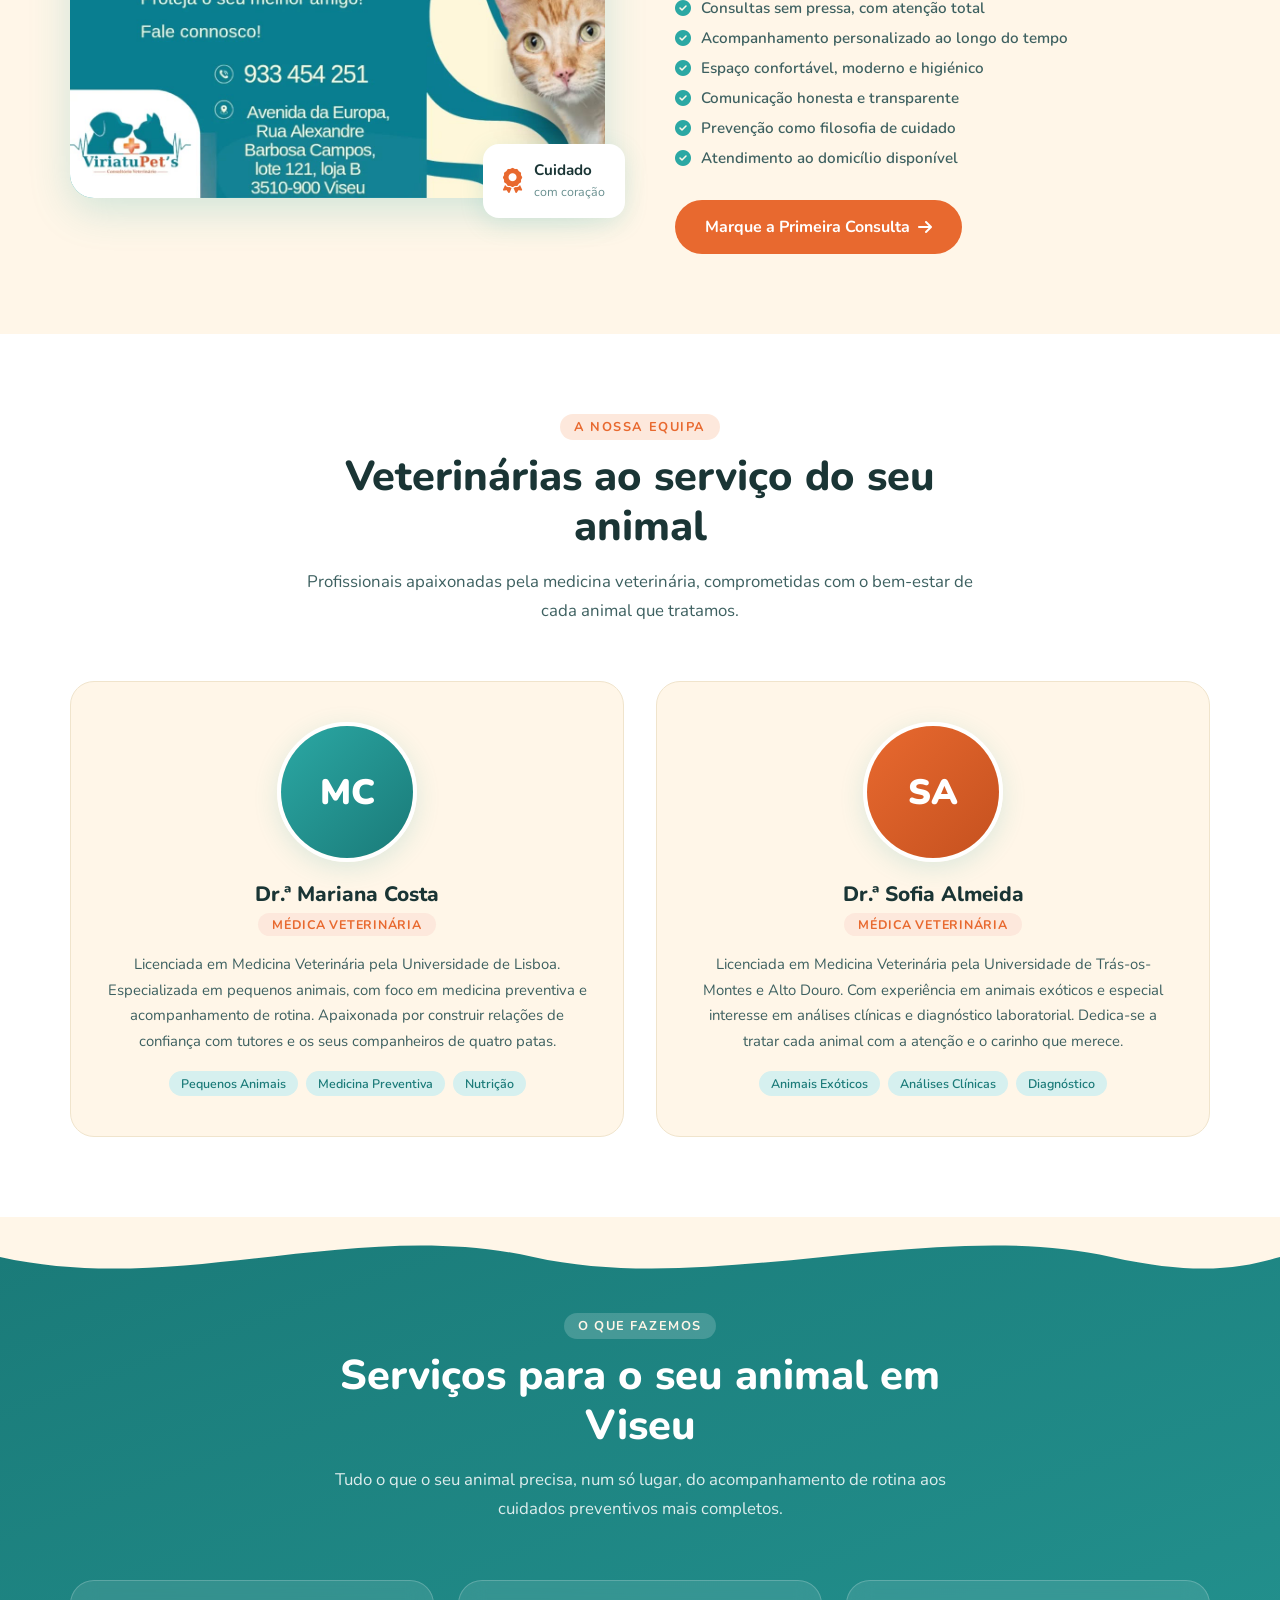
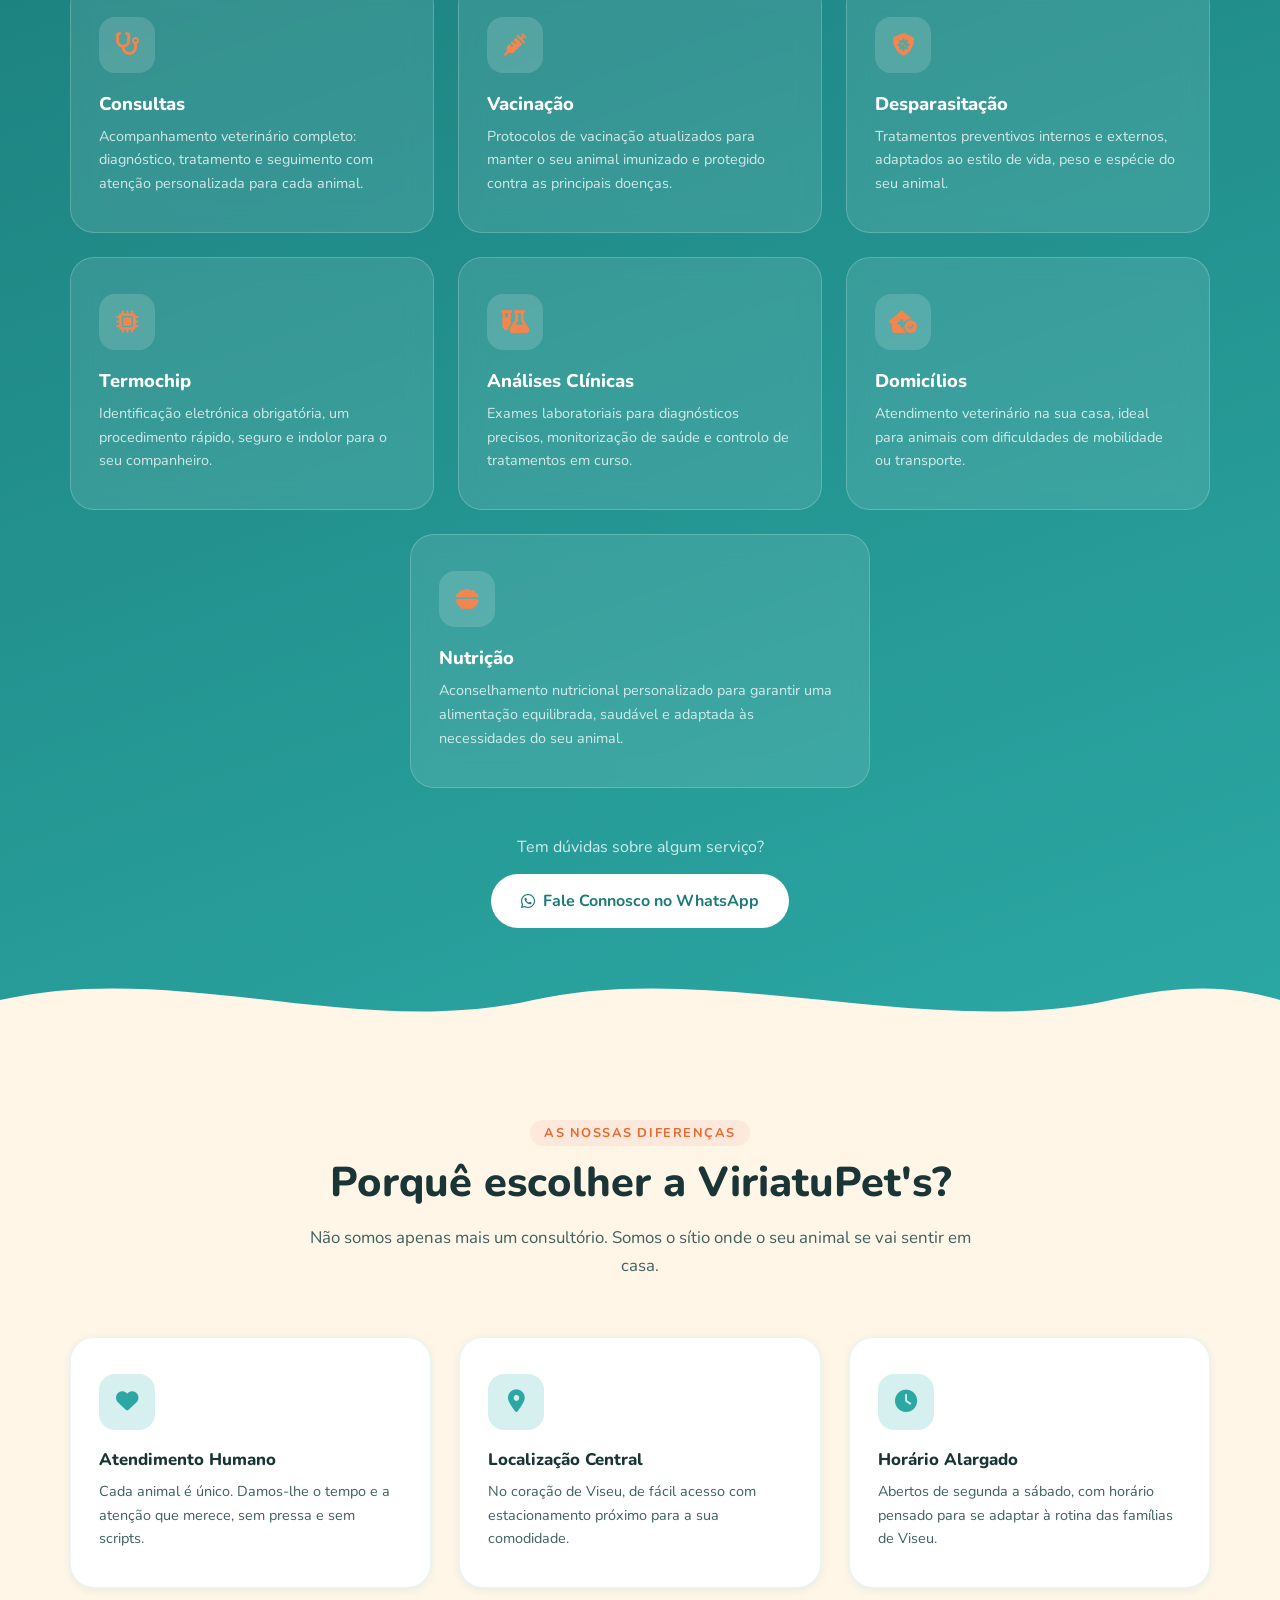
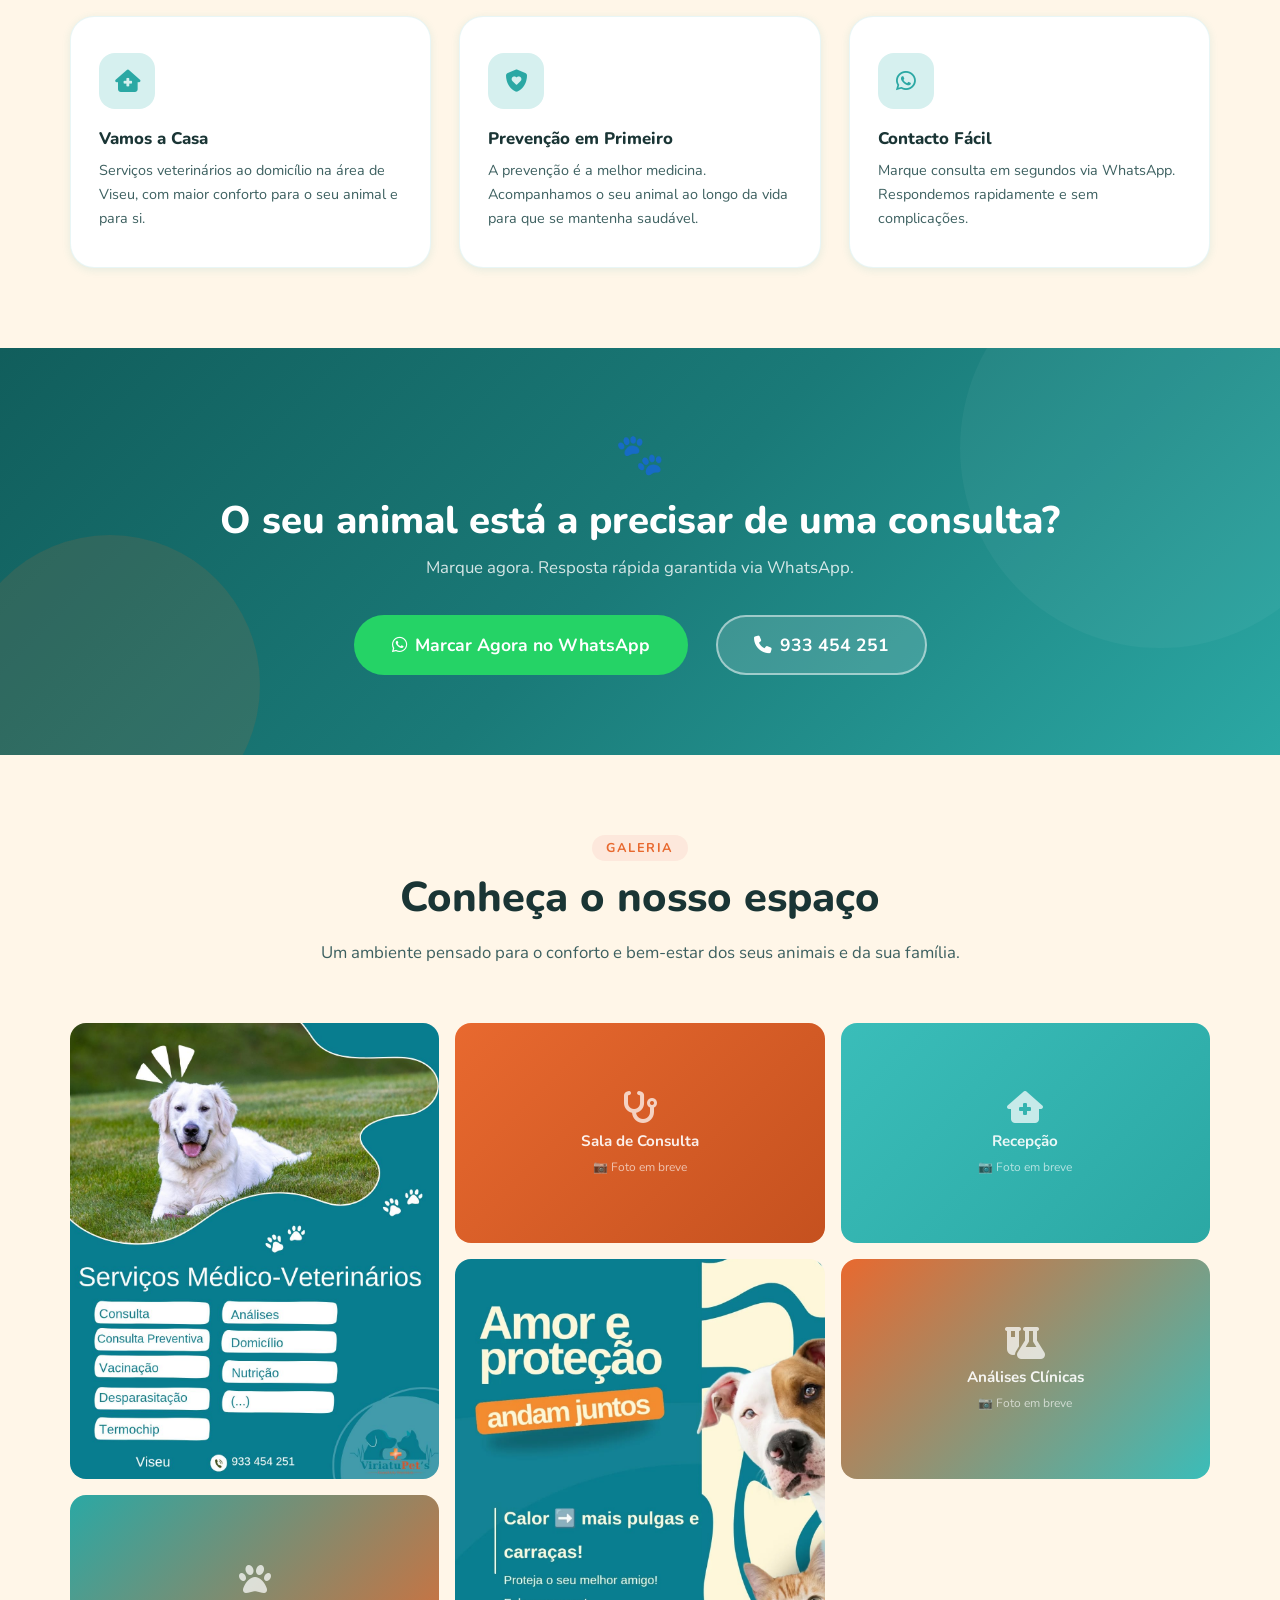
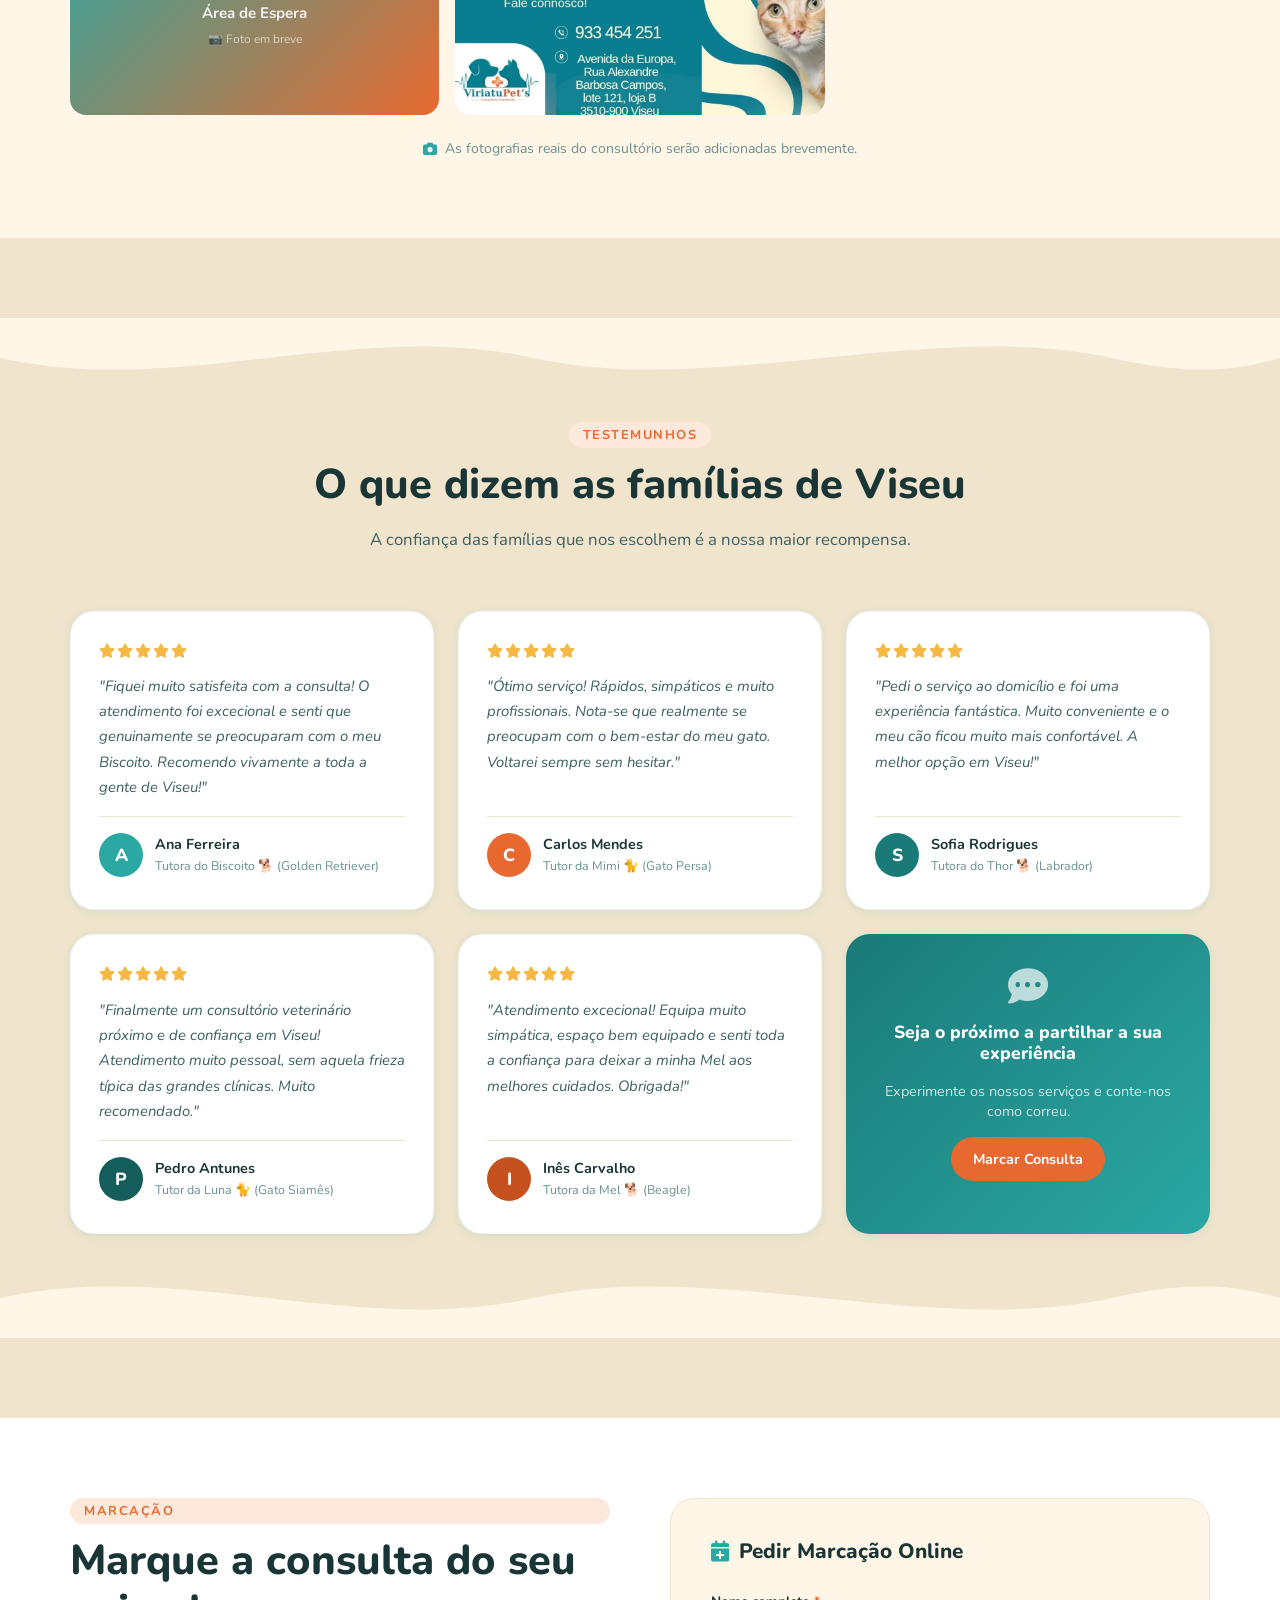
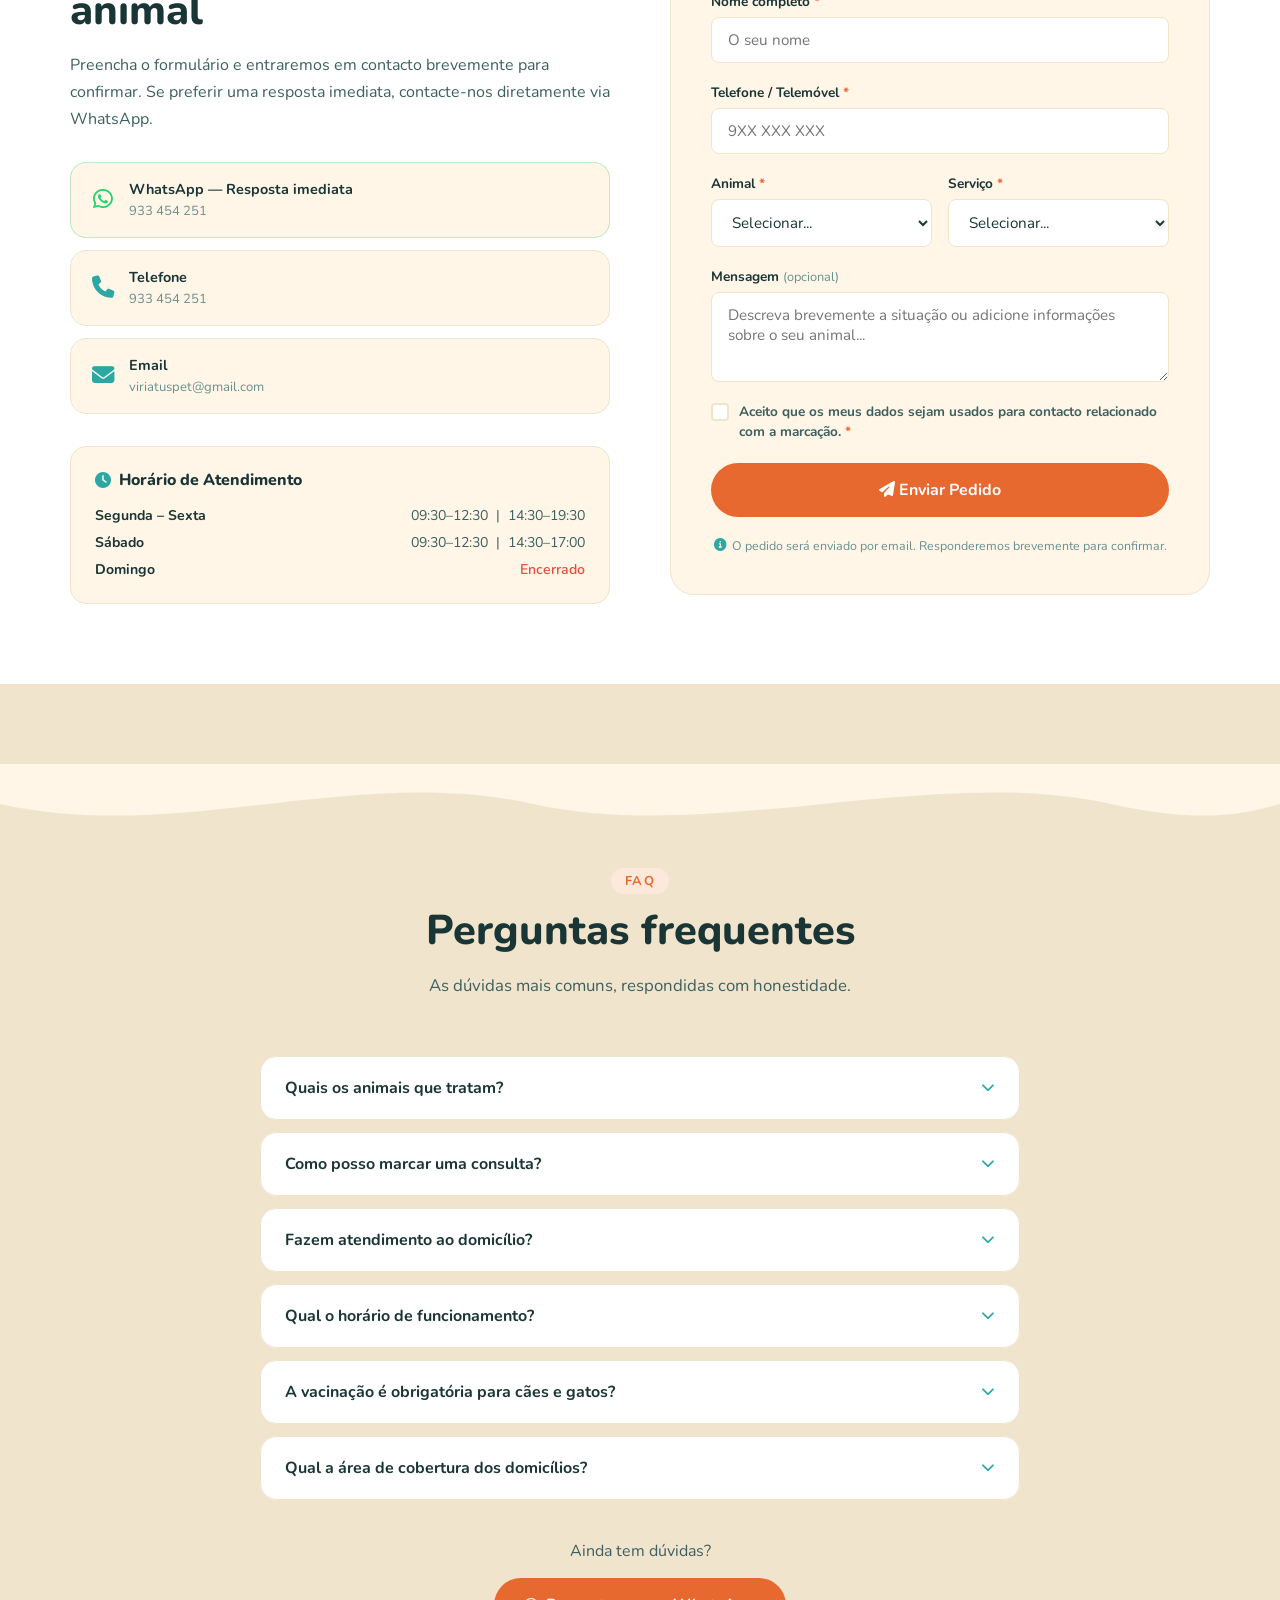
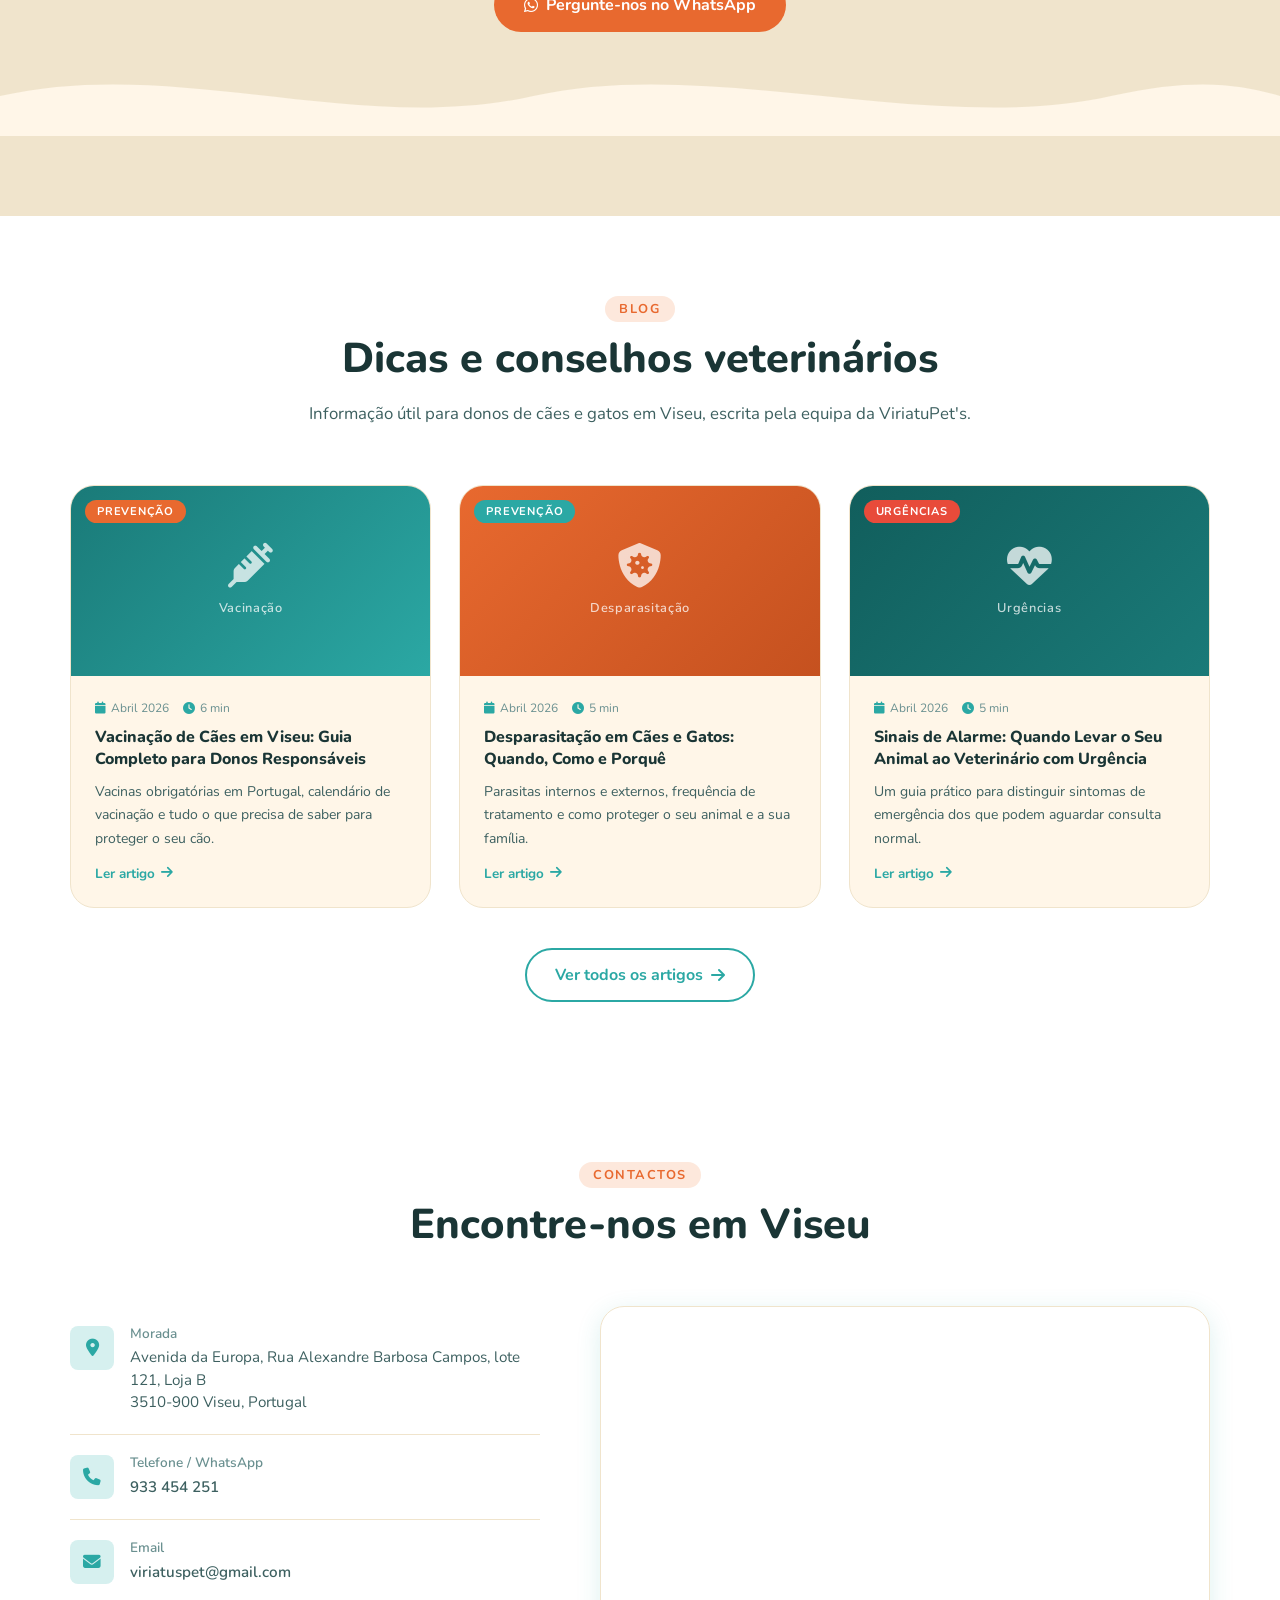
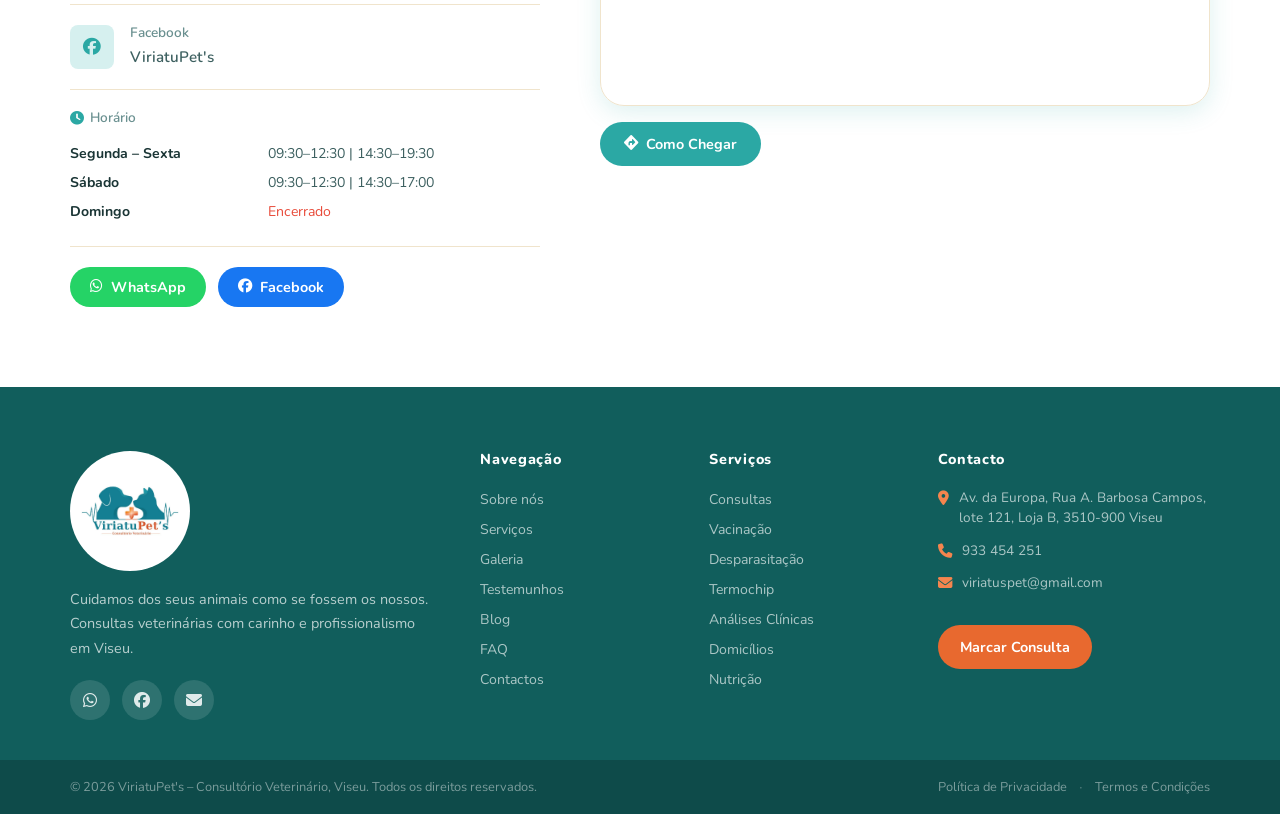
==== commit f05f42b4: "Replace all pet→animal in index; phone CTA becomes button" ====
--- a/index.html
+++ b/index.html
@@ -341,7 +341,7 @@
     <div class="container">
         <div class="section-header" data-aos="fade-up">
             <div class="section-label light">O Que Fazemos</div>
-            <h2 class="section-title light">Serviços para o seu pet em Viseu</h2>
+            <h2 class="section-title light">Serviços para o seu animal em Viseu</h2>
             <p class="section-subtitle light">
                 Tudo o que o seu animal precisa, num só lugar, do acompanhamento de rotina
                 aos cuidados preventivos mais completos.
@@ -402,7 +402,7 @@
                     <i class="fas fa-bowl-food"></i>
                 </div>
                 <h3>Nutrição</h3>
-                <p>Aconselhamento nutricional personalizado para garantir uma alimentação equilibrada, saudável e adaptada às necessidades do seu pet.</p>
+                <p>Aconselhamento nutricional personalizado para garantir uma alimentação equilibrada, saudável e adaptada às necessidades do seu animal.</p>
             </div>
         </div>
 
@@ -453,7 +453,7 @@
             <div class="why-card" data-aos="fade-up" data-aos-delay="200">
                 <div class="why-icon"><i class="fas fa-house-medical"></i></div>
                 <h3>Vamos a Casa</h3>
-                <p>Serviços veterinários ao domicílio na área de Viseu, com maior conforto para o seu pet e para si.</p>
+                <p>Serviços veterinários ao domicílio na área de Viseu, com maior conforto para o seu animal e para si.</p>
             </div>
             <div class="why-card" data-aos="fade-up" data-aos-delay="250">
                 <div class="why-icon"><i class="fas fa-shield-heart"></i></div>
@@ -476,7 +476,7 @@
     <div class="container">
         <div class="cta-banner-inner" data-aos="fade-up">
             <div class="cta-paw" aria-hidden="true">🐾</div>
-            <h2>O seu pet está a precisar de uma consulta?</h2>
+            <h2>O seu animal está a precisar de uma consulta?</h2>
             <p>Marque agora. Resposta rápida garantida via WhatsApp.</p>
             <div class="cta-banner-actions">
                 <a href="https://wa.me/351933454251?text=Ol%C3%A1!%20Gostaria%20de%20marcar%20uma%20consulta%20para%20o%20meu%20animal%20na%20ViriatuPet%27s."
@@ -484,9 +484,9 @@
                     <i class="fab fa-whatsapp"></i>
                     Marcar Agora no WhatsApp
                 </a>
-                <a href="tel:+351933454251" class="cta-phone">
+                <a href="tel:+351933454251" class="btn btn-phone-lg">
                     <i class="fas fa-phone"></i>
-                    <span>933 454 251</span>
+                    933 454 251
                 </a>
             </div>
         </div>
@@ -690,7 +690,7 @@
 
             <div class="appt-info" data-aos="fade-right">
                 <div class="section-label">Marcação</div>
-                <h2 class="section-title">Marque a consulta do seu pet</h2>
+                <h2 class="section-title">Marque a consulta do seu animal</h2>
                 <p class="appt-intro">
                     Preencha o formulário e entraremos em contacto brevemente para confirmar.
                     Se preferir uma resposta imediata, contacte-nos diretamente via WhatsApp.
@@ -910,7 +910,7 @@
                 <div class="faq-a">
                     <p>Alguns protocolos são obrigatórios por lei (como a antirrábica para cães).
                     Outros são altamente recomendados para proteger a saúde do seu animal.
-                    Consulte-nos para saber o protocolo ideal para o seu pet, tendo em conta a espécie, idade e estilo de vida.</p>
+                    Consulte-nos para saber o protocolo ideal para o seu animal, tendo em conta a espécie, idade e estilo de vida.</p>
                 </div>
             </div>
 
@@ -1003,7 +1003,7 @@
                         <span><i class="fas fa-calendar"></i> Abril 2026</span>
                         <span><i class="fas fa-clock"></i> 5 min</span>
                     </div>
-                    <h3>Sinais de Alarme: Quando Levar o Seu Pet ao Veterinário com Urgência</h3>
+                    <h3>Sinais de Alarme: Quando Levar o Seu Animal ao Veterinário com Urgência</h3>
                     <p>Um guia prático para distinguir sintomas de emergência dos que podem aguardar consulta normal.</p>
                     <span class="blog-read-more">Ler artigo <i class="fas fa-arrow-right"></i></span>
                 </div>
--- a/css/style.css
+++ b/css/style.css
@@ -162,6 +162,15 @@
 }
 .btn-whatsapp-lg:hover { background: #20B85A; }
 
+.btn-phone-lg {
+    background: rgba(255,255,255,.15);
+    color: #fff;
+    font-size: 1.1rem;
+    padding: 16px 36px;
+    border: 2px solid rgba(255,255,255,.5);
+}
+.btn-phone-lg:hover { background: rgba(255,255,255,.25); border-color: #fff; }
+
 .btn-sm { padding: 10px 20px; font-size: .9rem; }
 .btn-full { width: 100%; justify-content: center; }
 
@@ -359,7 +368,6 @@
 
 .hero-highlight {
     color: var(--orange-light);
-    display: block;
 }
 
 .hero-text {
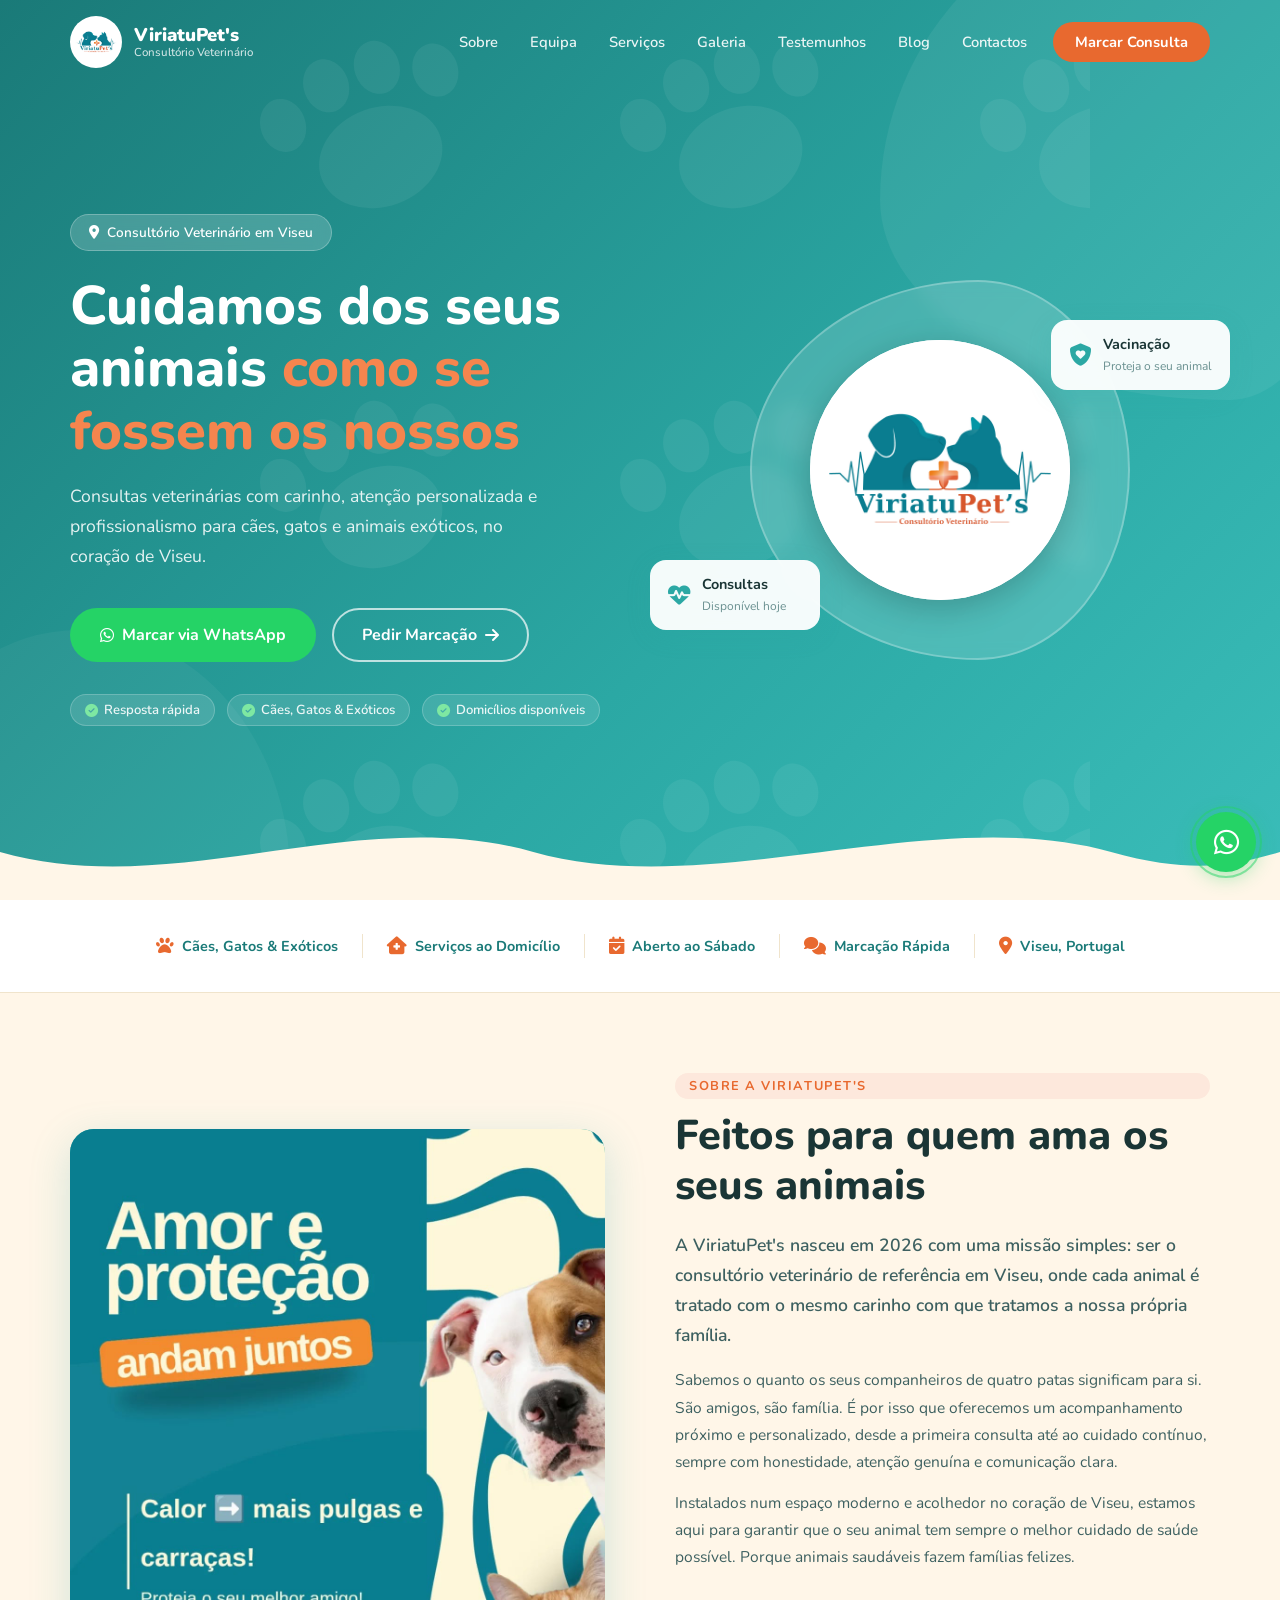
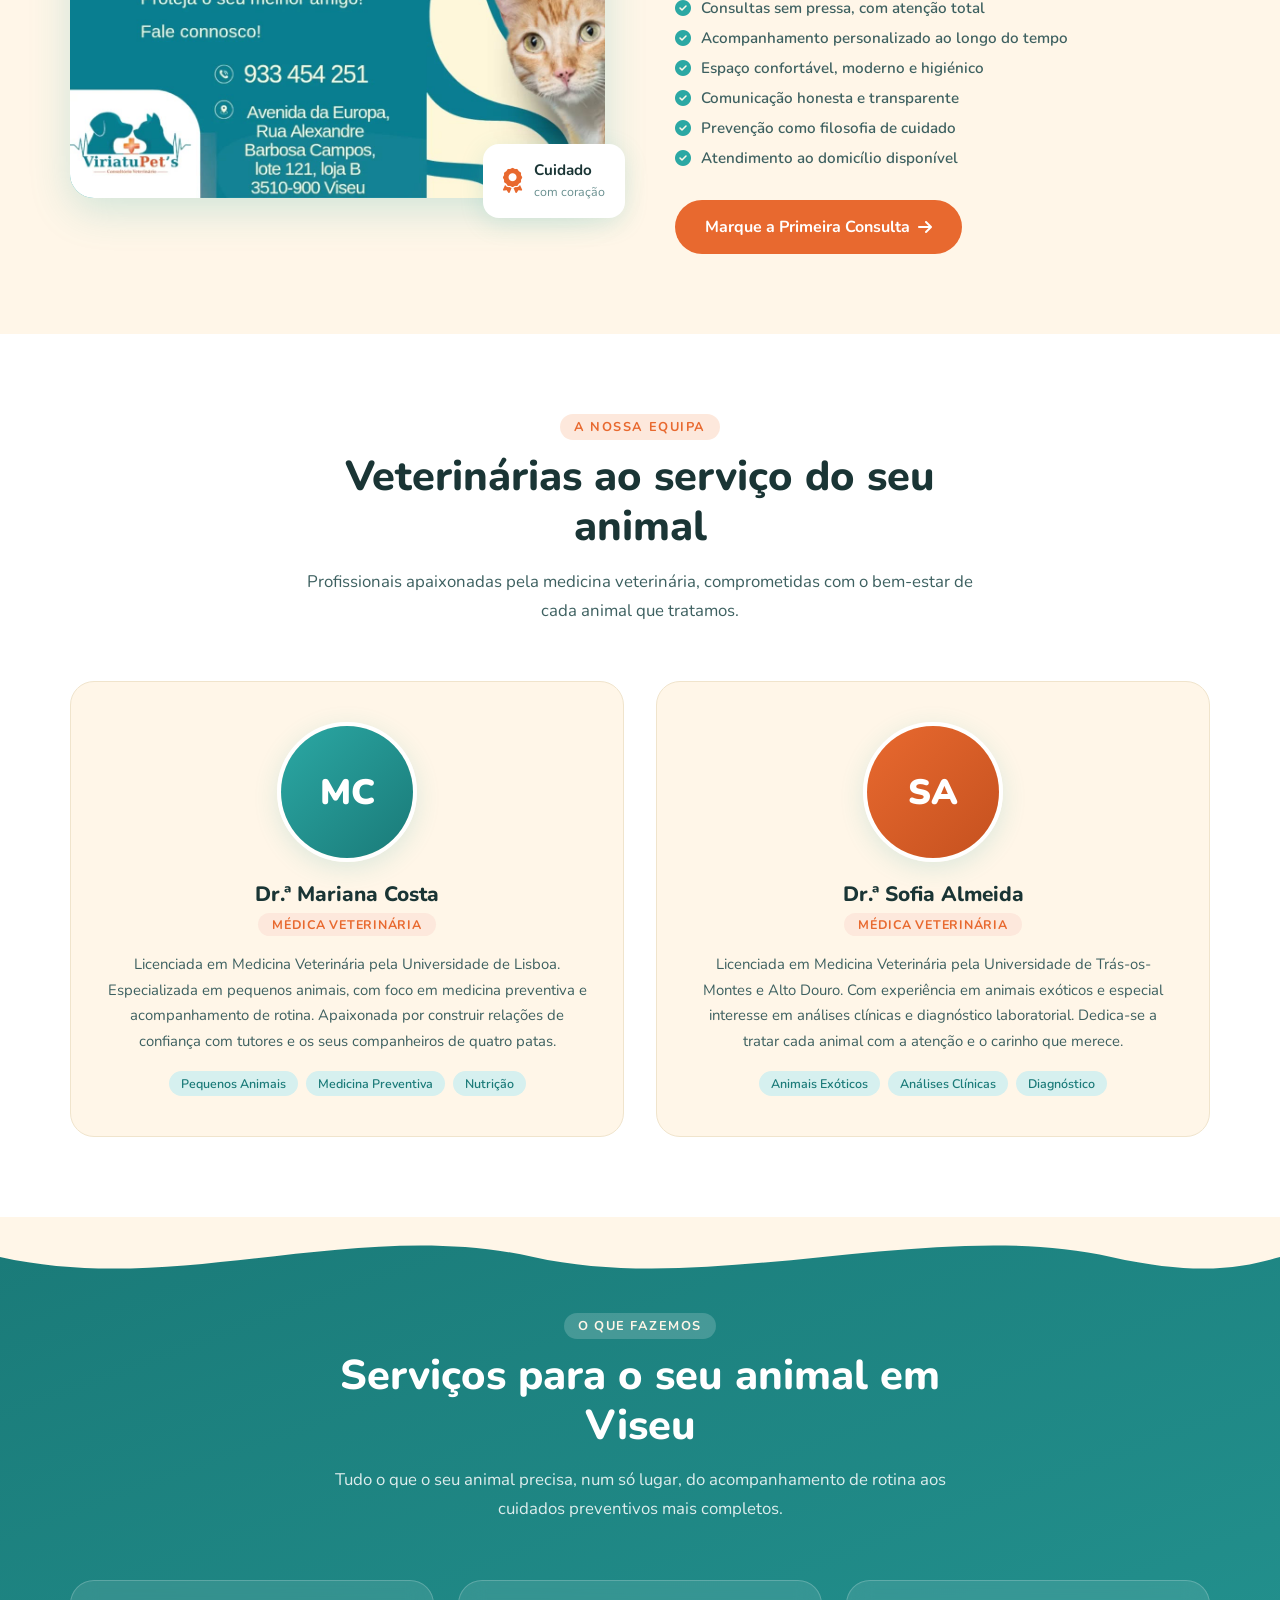
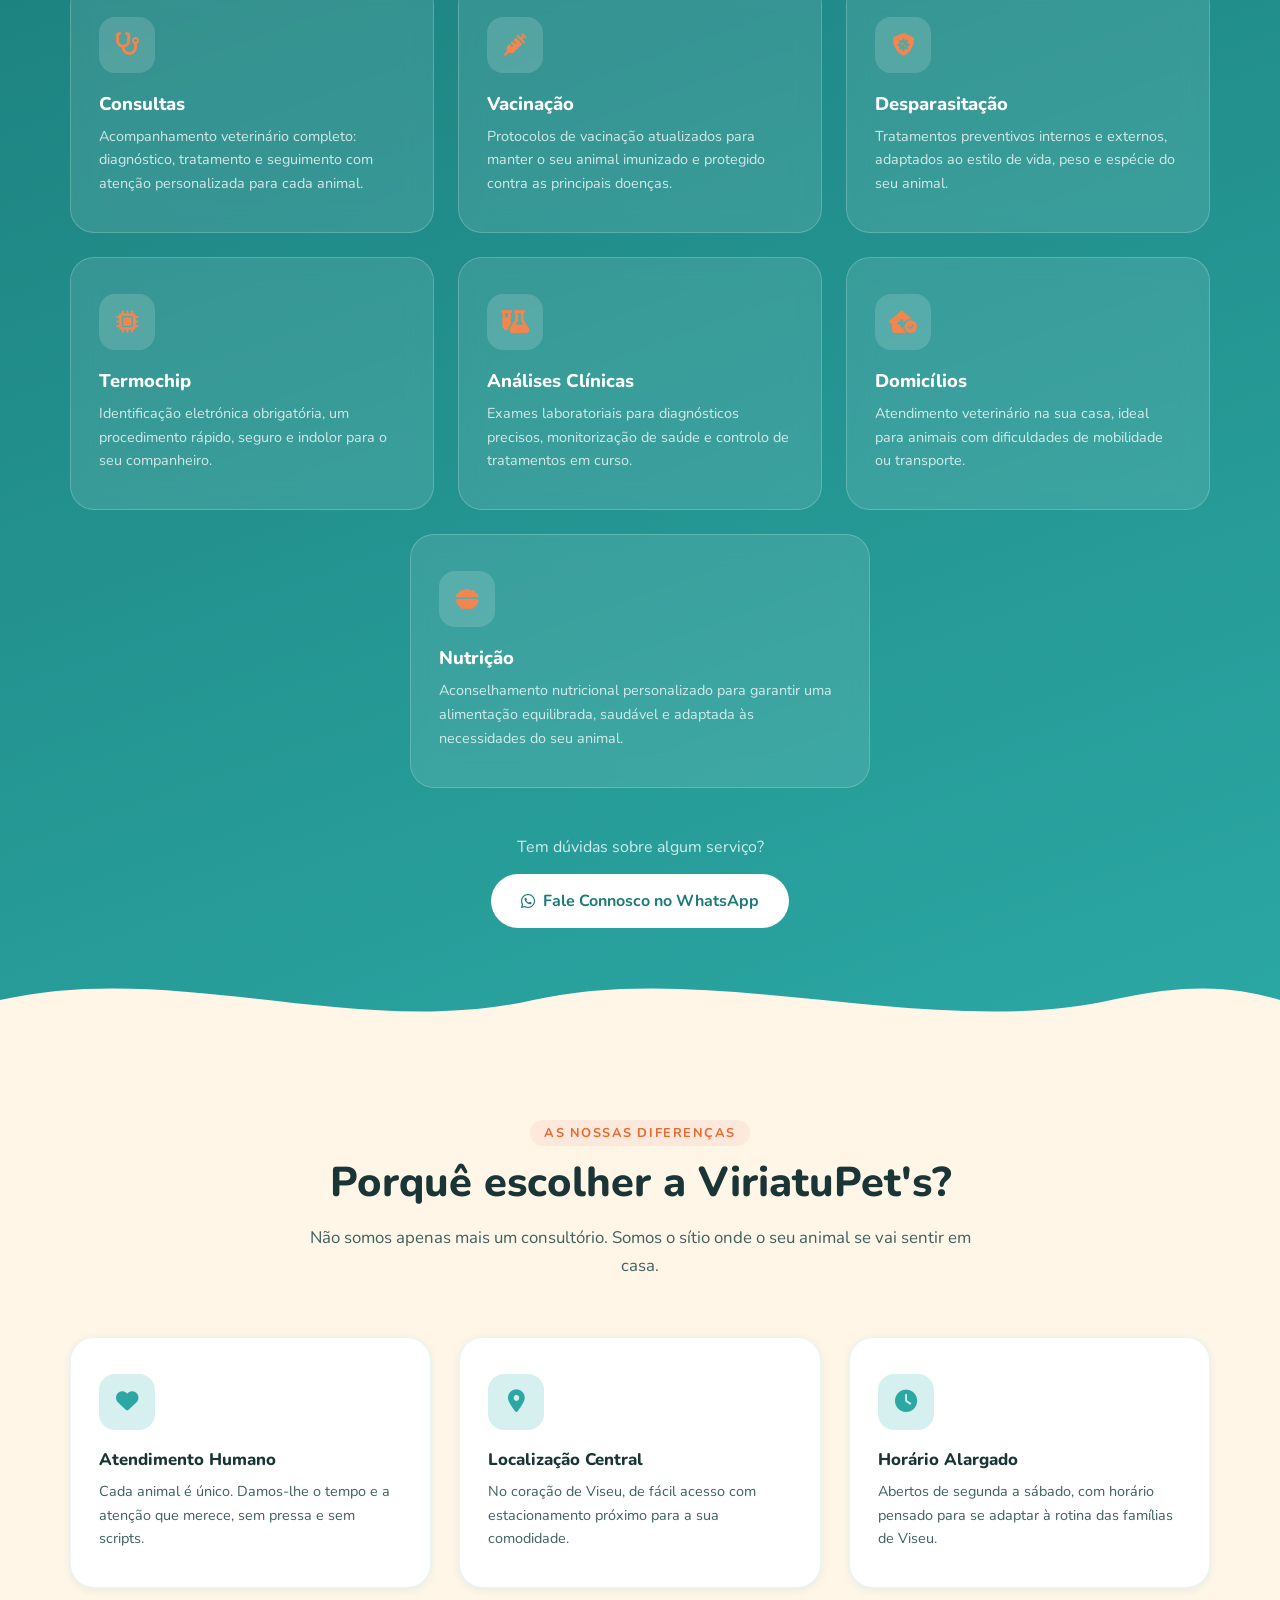
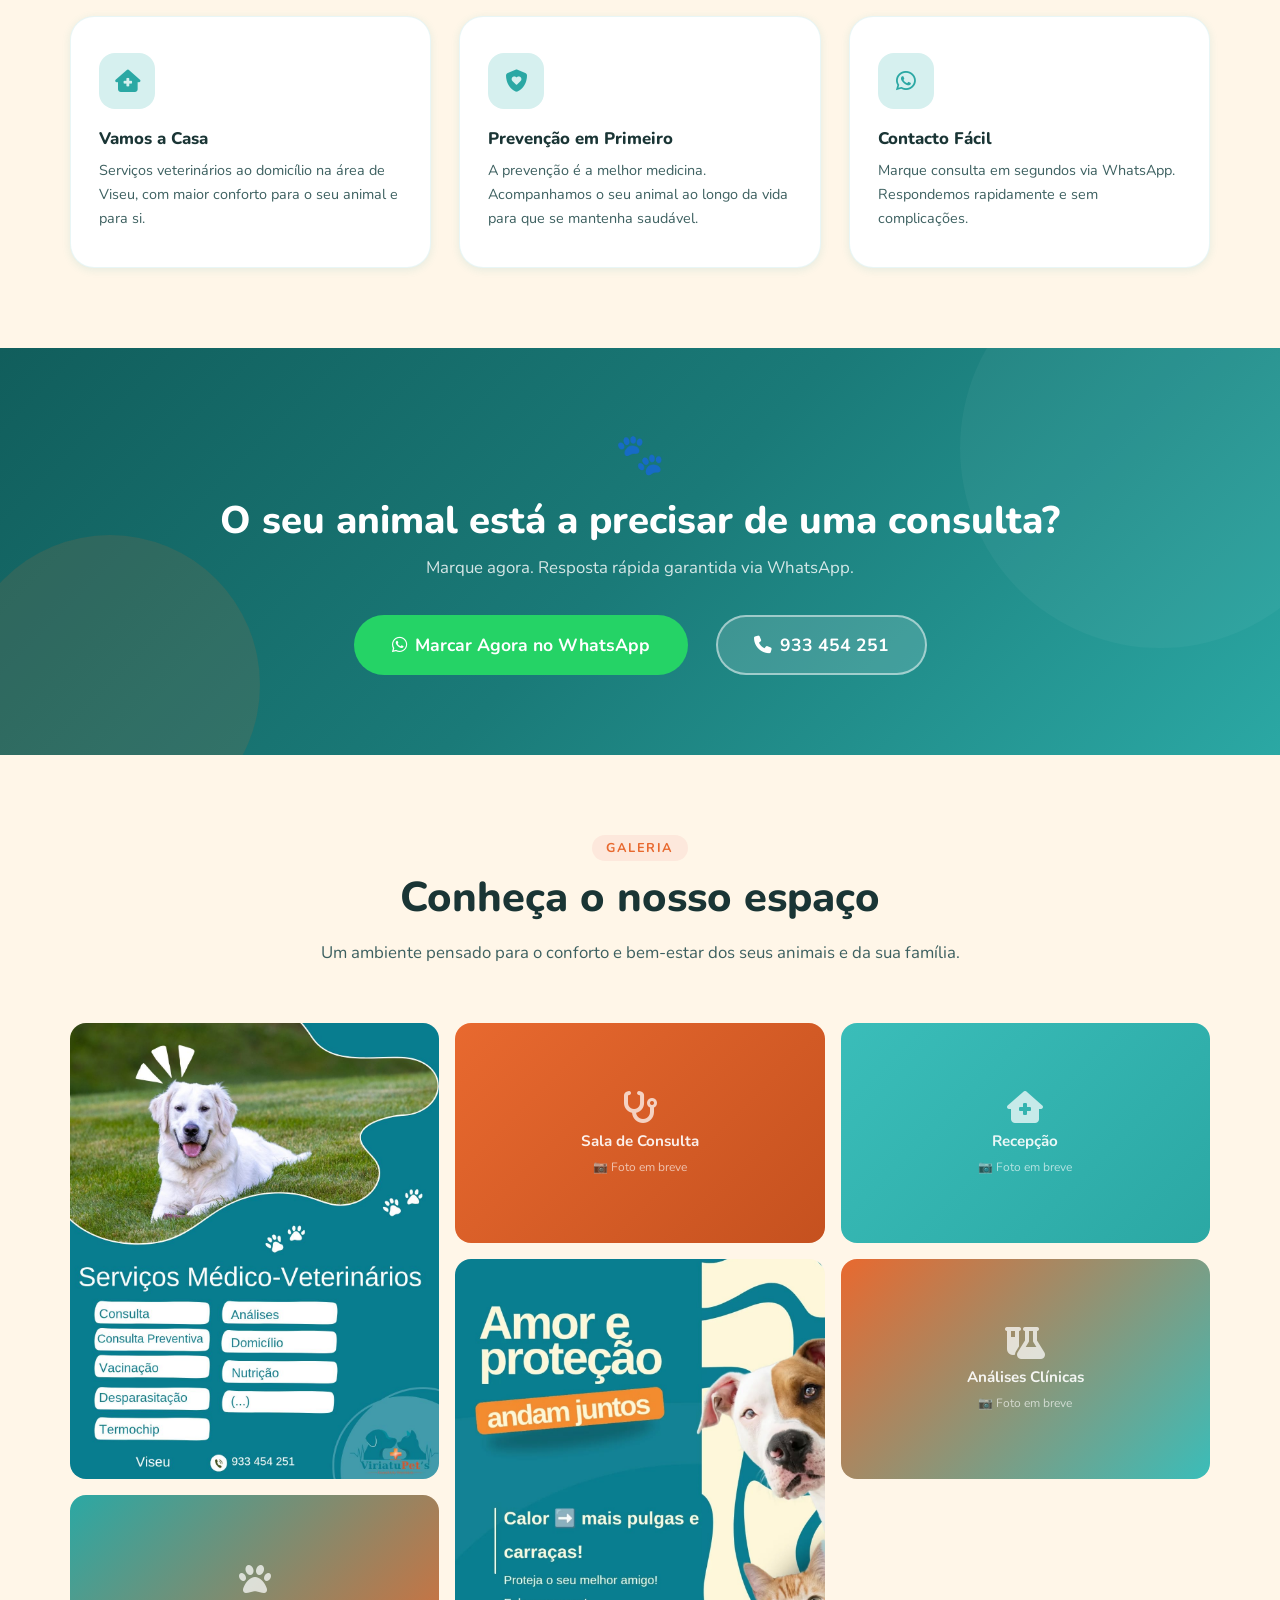
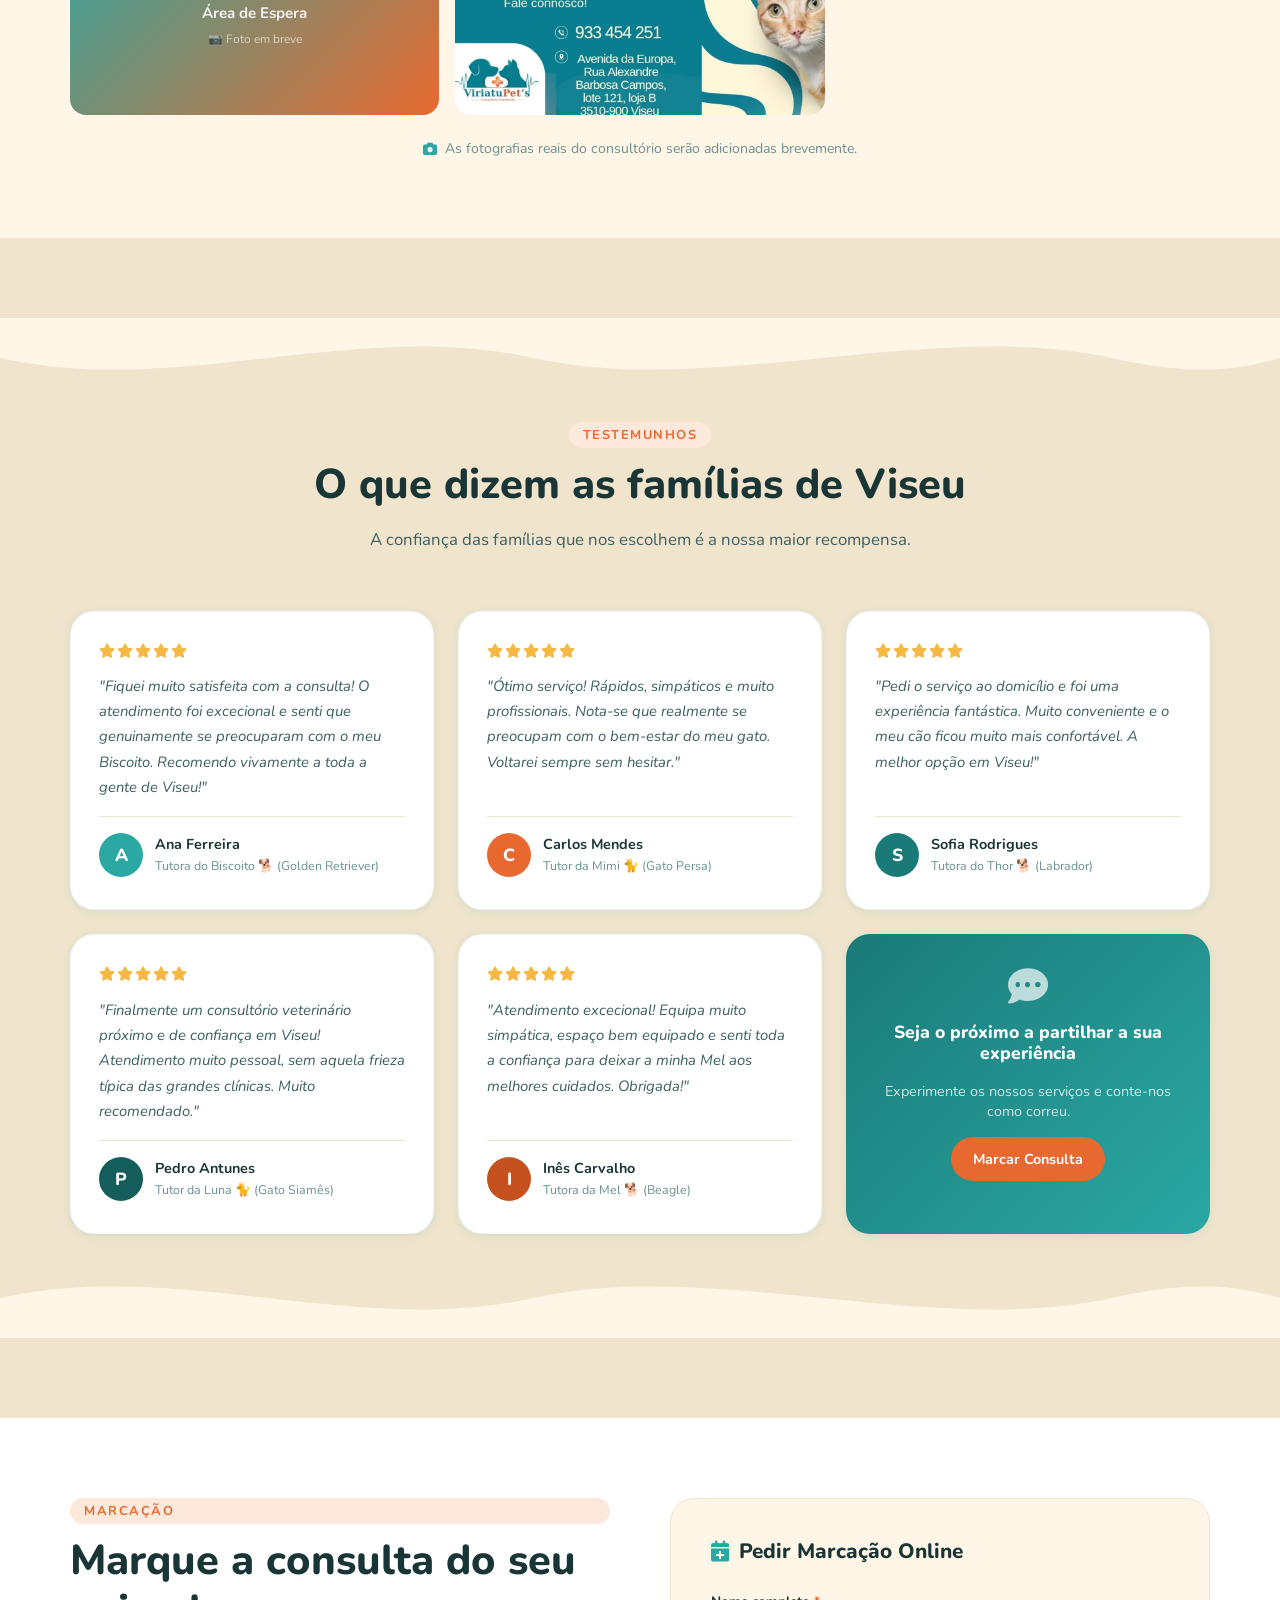
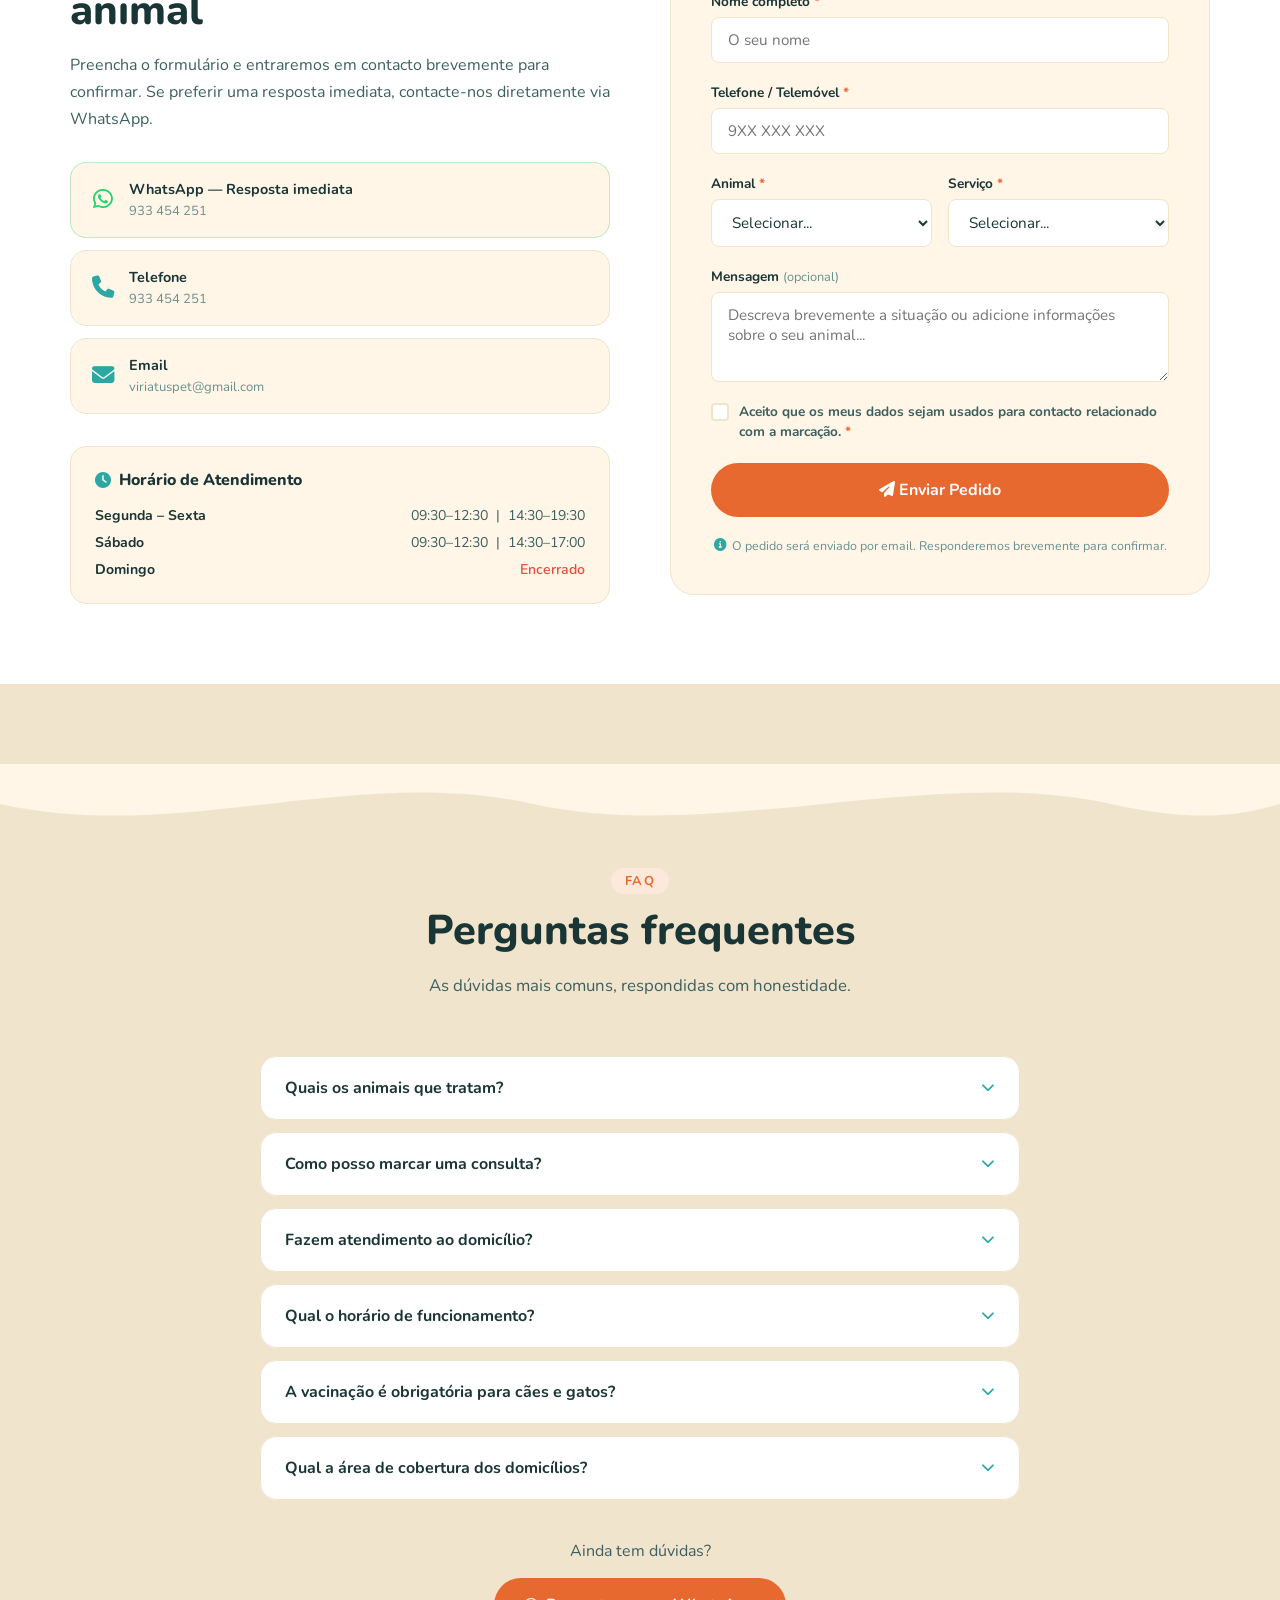
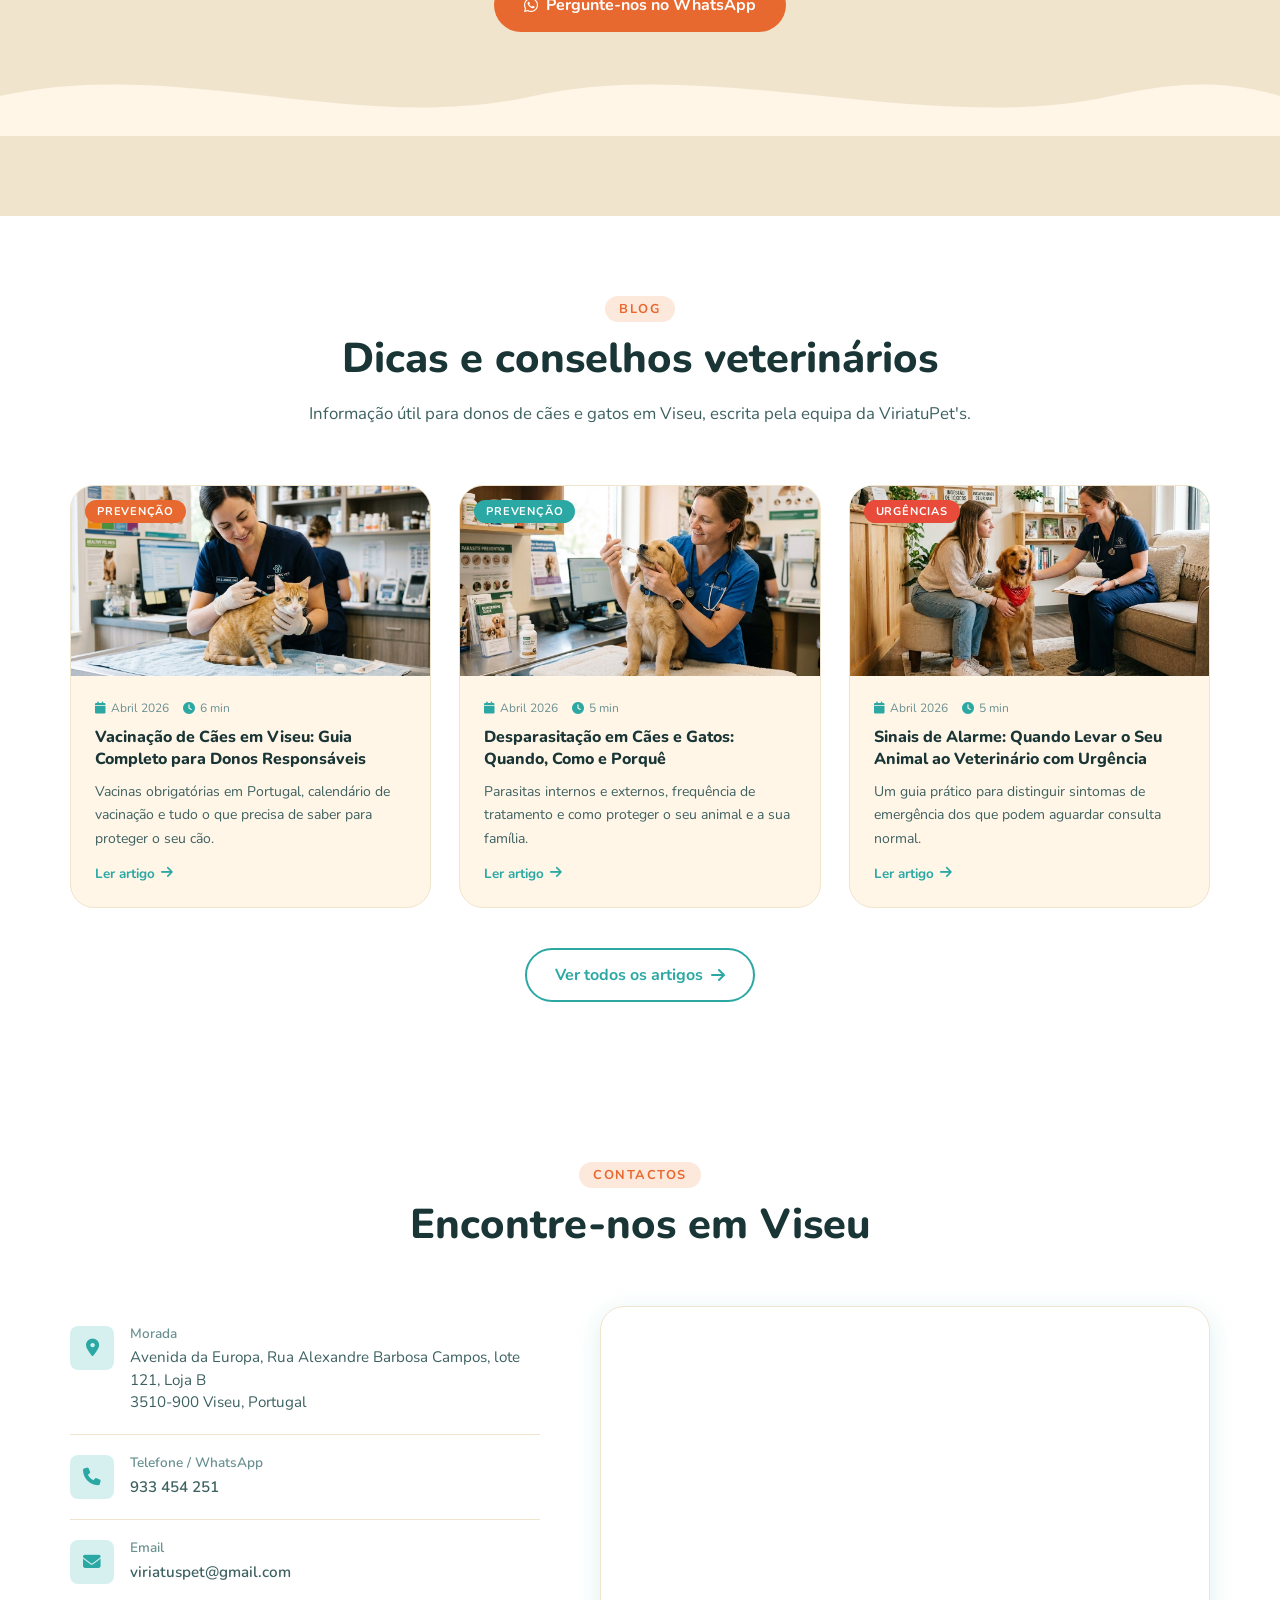
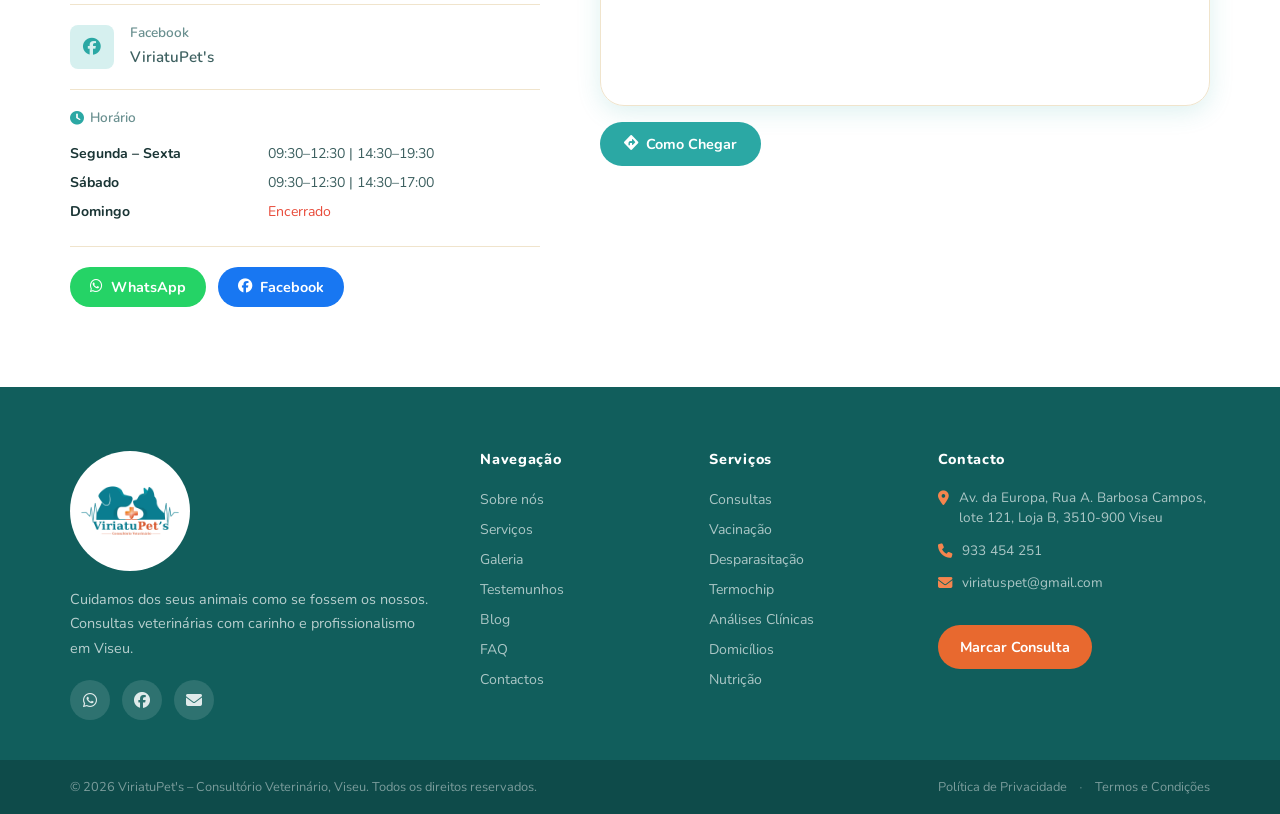
==== commit 9674ceee: "Adicionar imagens reais aos artigos do blog e actualizar logo - Logo de maior qualidade em pasta ima" ====
--- a/index.html
+++ b/index.html
@@ -13,7 +13,7 @@
     <meta property="og:url" content="https://viriatus-pet.vercel.app/">
     <meta property="og:title" content="ViriatuPet's | Consultório Veterinário em Viseu">
     <meta property="og:description" content="Cuidamos dos seus animais como se fossem os nossos. Consultas, vacinação, desparasitação e mais, em Viseu.">
-    <meta property="og:image" content="https://viriatus-pet.vercel.app/Logo.jpg">
+    <meta property="og:image" content="https://viriatus-pet.vercel.app/images/Logo.jpg">
     <meta property="og:image:width" content="600">
     <meta property="og:image:height" content="600">
     <meta property="og:image:alt" content="ViriatuPet's – Consultório Veterinário em Viseu">
@@ -74,7 +74,7 @@
     <div class="container nav-container">
         <a href="#hero" class="nav-brand">
             <div class="nav-logo-img">
-                <img src="Logo.jpg" alt="ViriatuPet's Logo">
+                <img src="images/Logo.jpg" alt="ViriatuPet's Logo">
             </div>
             <div class="nav-brand-text">
                 <span class="nav-name">ViriatuPet's</span>
@@ -160,7 +160,7 @@
         <div class="hero-visual" data-aos="fade-left">
             <div class="hero-visual-blob">
                 <div class="hero-logo-display">
-                    <img src="Logo.jpg" alt="ViriatuPet's – Consultório Veterinário" class="hero-logo-img">
+                    <img src="images/Logo.jpg" alt="ViriatuPet's – Consultório Veterinário" class="hero-logo-img">
                 </div>
             </div>
 
@@ -953,11 +953,9 @@
 
         <div class="blog-preview-grid">
             <a href="blog/vacinacao-caes-viseu.html" class="blog-card" data-aos="fade-up" data-aos-delay="50">
-                <div class="blog-card-thumb" style="background:linear-gradient(135deg,#1A7A78,#2BA8A4);">
-                    <div class="blog-card-thumb-ph">
-                        <i class="fas fa-syringe"></i>
-                        <span>Vacinação</span>
-                    </div>
+                <div class="blog-card-thumb">
+                    <img src="images/Vacinacao Gatos 16.9.jpeg"
+                         alt="Vacinação de cães em Viseu" loading="lazy">
                     <span class="blog-cat-badge">Prevenção</span>
                 </div>
                 <div class="blog-card-body">
@@ -972,11 +970,9 @@
             </a>
 
             <a href="blog/desparasitacao-caes-gatos.html" class="blog-card" data-aos="fade-up" data-aos-delay="100">
-                <div class="blog-card-thumb" style="background:linear-gradient(135deg,#E8692F,#C5511F);">
-                    <div class="blog-card-thumb-ph">
-                        <i class="fas fa-shield-virus"></i>
-                        <span>Desparasitação</span>
-                    </div>
+                <div class="blog-card-thumb">
+                    <img src="images/Desparasitação em Cães 16.9.jpeg"
+                         alt="Desparasitação de cães em Viseu" loading="lazy">
                     <span class="blog-cat-badge" style="background:var(--teal)">Prevenção</span>
                 </div>
                 <div class="blog-card-body">
@@ -991,11 +987,9 @@
             </a>
 
             <a href="blog/quando-ir-veterinario.html" class="blog-card" data-aos="fade-up" data-aos-delay="150">
-                <div class="blog-card-thumb" style="background:linear-gradient(135deg,#115E5C,#1A7A78);">
-                    <div class="blog-card-thumb-ph">
-                        <i class="fas fa-heart-pulse"></i>
-                        <span>Urgências</span>
-                    </div>
+                <div class="blog-card-thumb">
+                    <img src="images/sinais emergencia animal 16.9.jpeg"
+                         alt="Urgências veterinárias em Viseu" loading="lazy">
                     <span class="blog-cat-badge" style="background:#E84B3A">Urgências</span>
                 </div>
                 <div class="blog-card-body">
@@ -1111,7 +1105,7 @@
             <div class="footer-grid">
                 <div class="footer-brand-col">
                     <div class="footer-logo">
-                        <img src="Logo.jpg" alt="ViriatuPet's Logo" class="footer-logo-img">
+                        <img src="images/Logo.jpg" alt="ViriatuPet's Logo" class="footer-logo-img">
                     </div>
                     <p class="footer-desc">
                         Cuidamos dos seus animais como se fossem os nossos.
--- a/css/blog.css
+++ b/css/blog.css
@@ -339,6 +339,44 @@
 .article-body a { color: var(--teal); text-decoration: underline; }
 .article-body a:hover { color: var(--teal-dark); }
 
+/* Article images */
+.article-featured-img {
+    width: 100%;
+    border-radius: var(--r-md);
+    overflow: hidden;
+    margin: 28px 0 36px;
+    aspect-ratio: 16 / 7;
+    box-shadow: var(--shadow-sm);
+}
+.article-featured-img img {
+    width: 100%;
+    height: 100%;
+    object-fit: cover;
+    display: block;
+    transition: transform .4s ease;
+}
+.article-featured-img:hover img { transform: scale(1.02); }
+
+figure.article-img {
+    width: 100%;
+    margin: 36px 0;
+}
+figure.article-img img {
+    width: 100%;
+    border-radius: var(--r-md);
+    object-fit: cover;
+    aspect-ratio: 16 / 6;
+    display: block;
+    box-shadow: var(--shadow-sm);
+}
+figure.article-img figcaption {
+    text-align: center;
+    font-size: .75rem;
+    color: var(--text-light);
+    margin-top: 8px;
+    font-style: italic;
+}
+
 /* Special boxes */
 .info-box {
     background: var(--teal-pale);
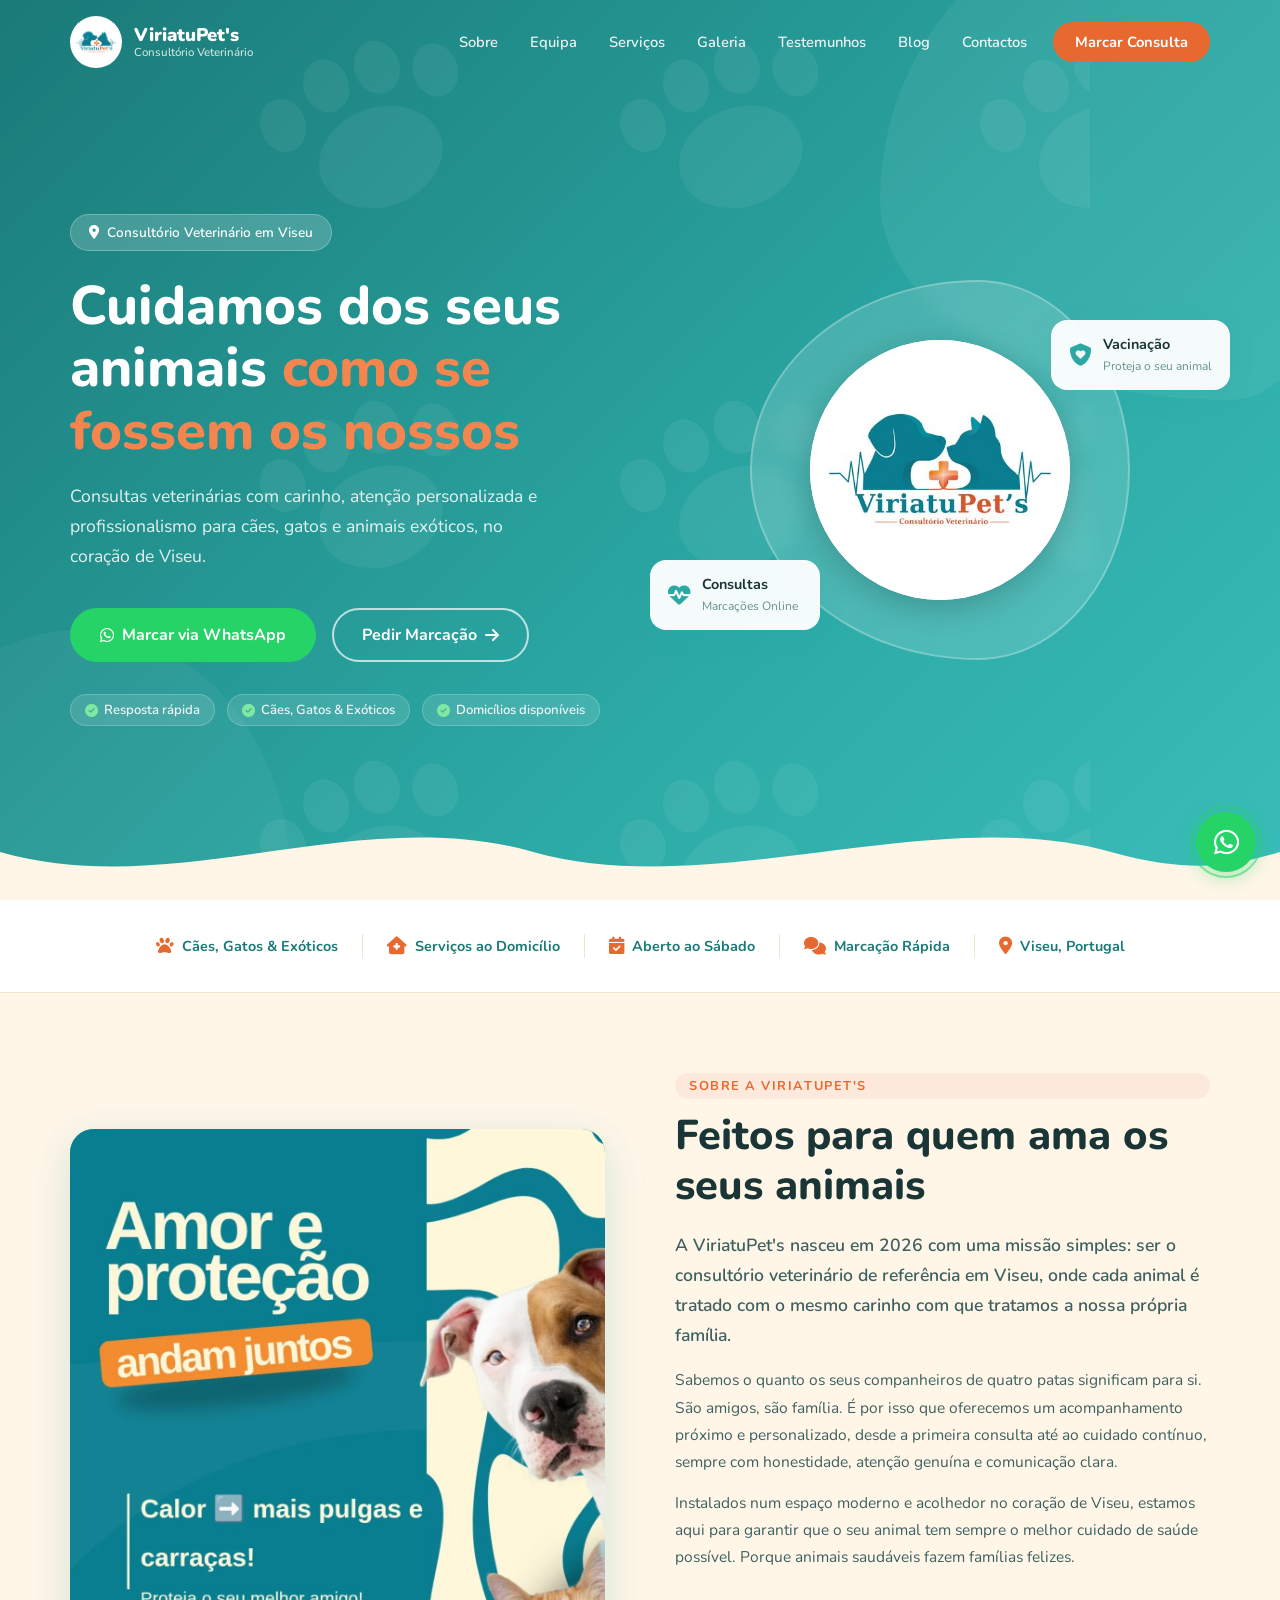
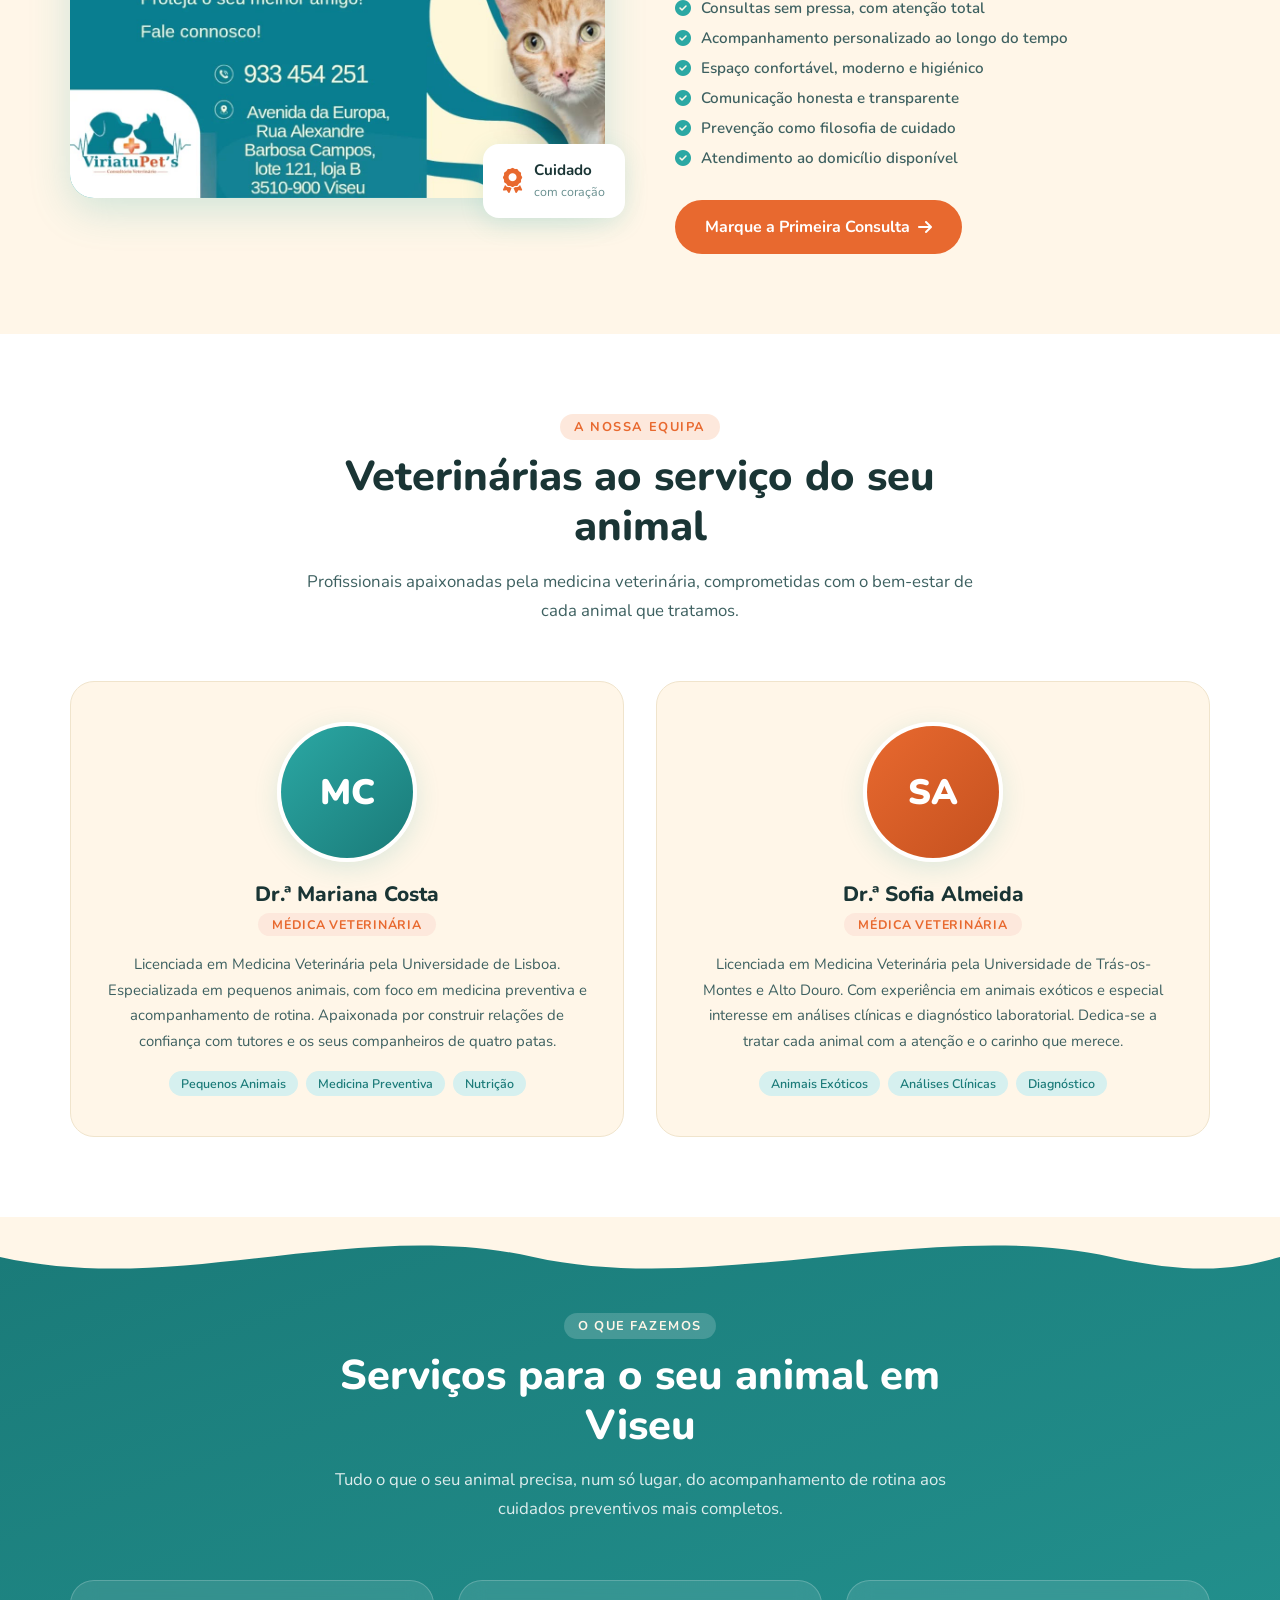
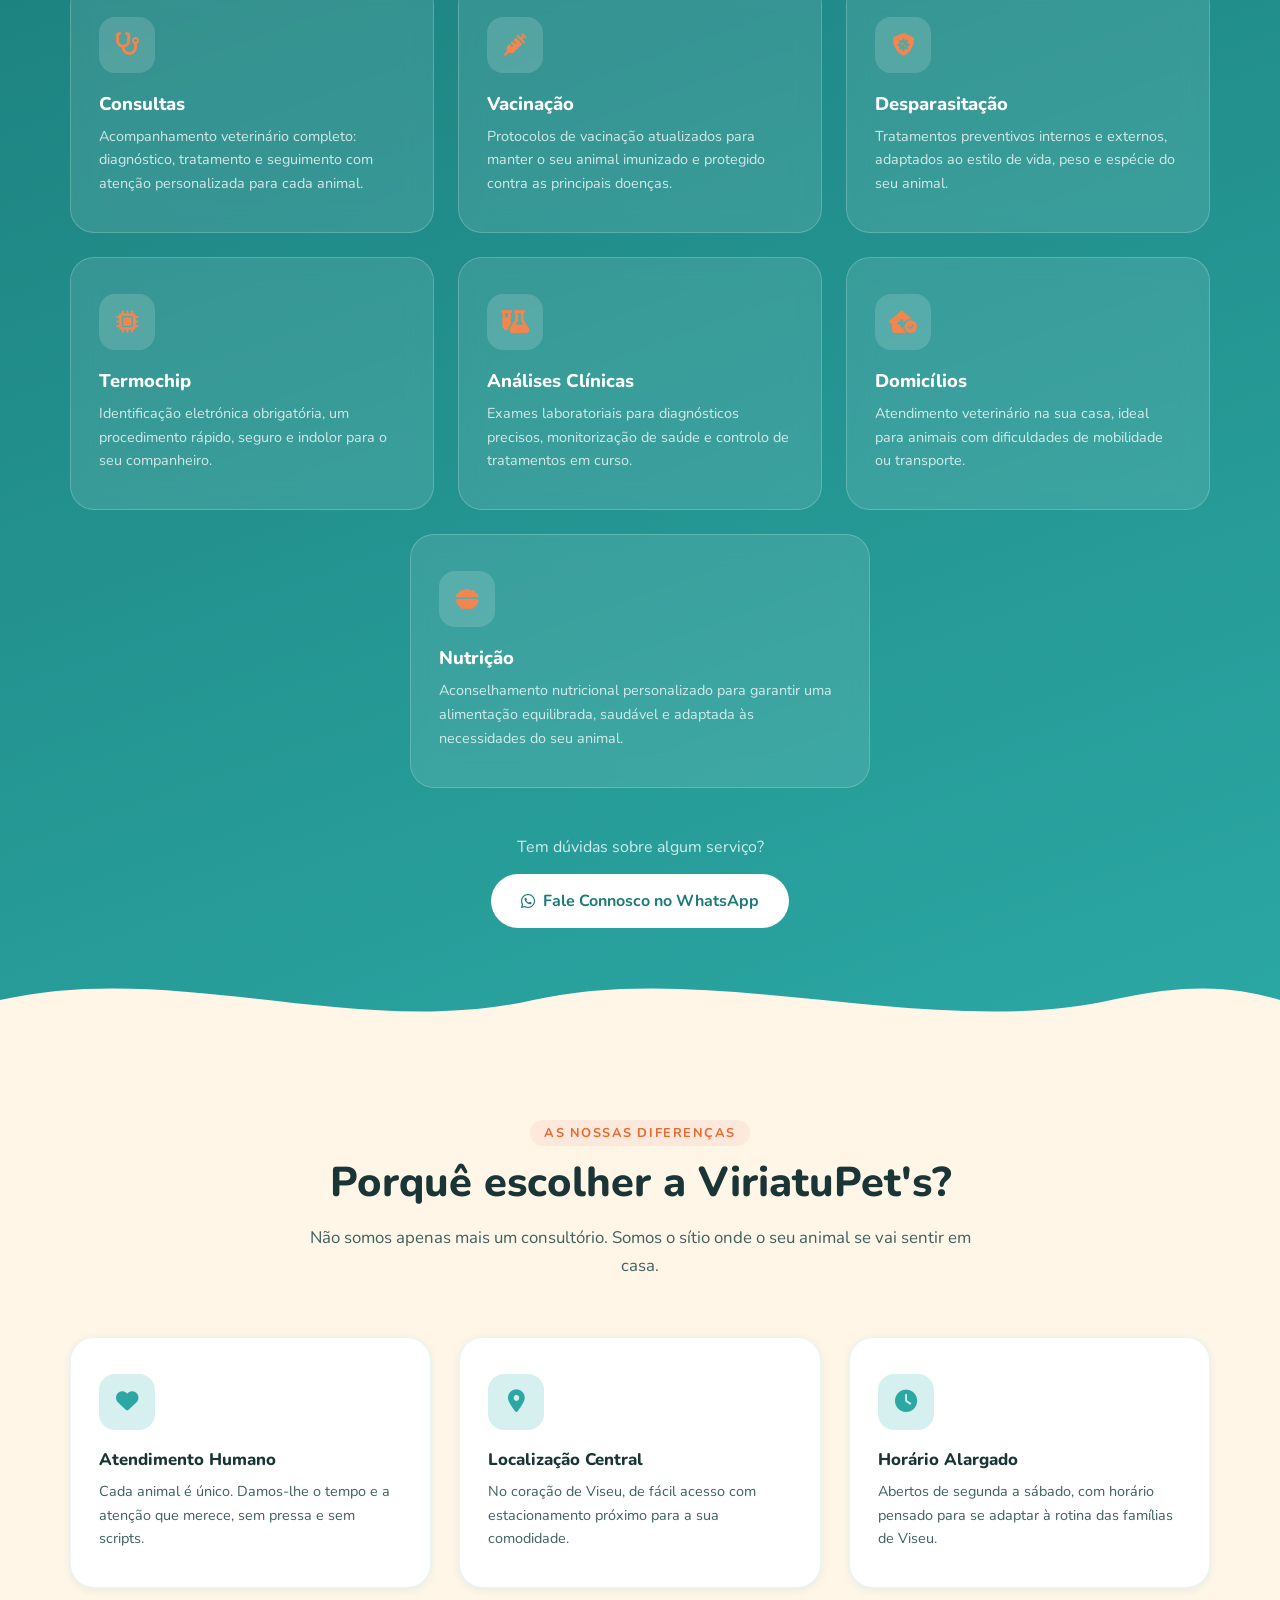
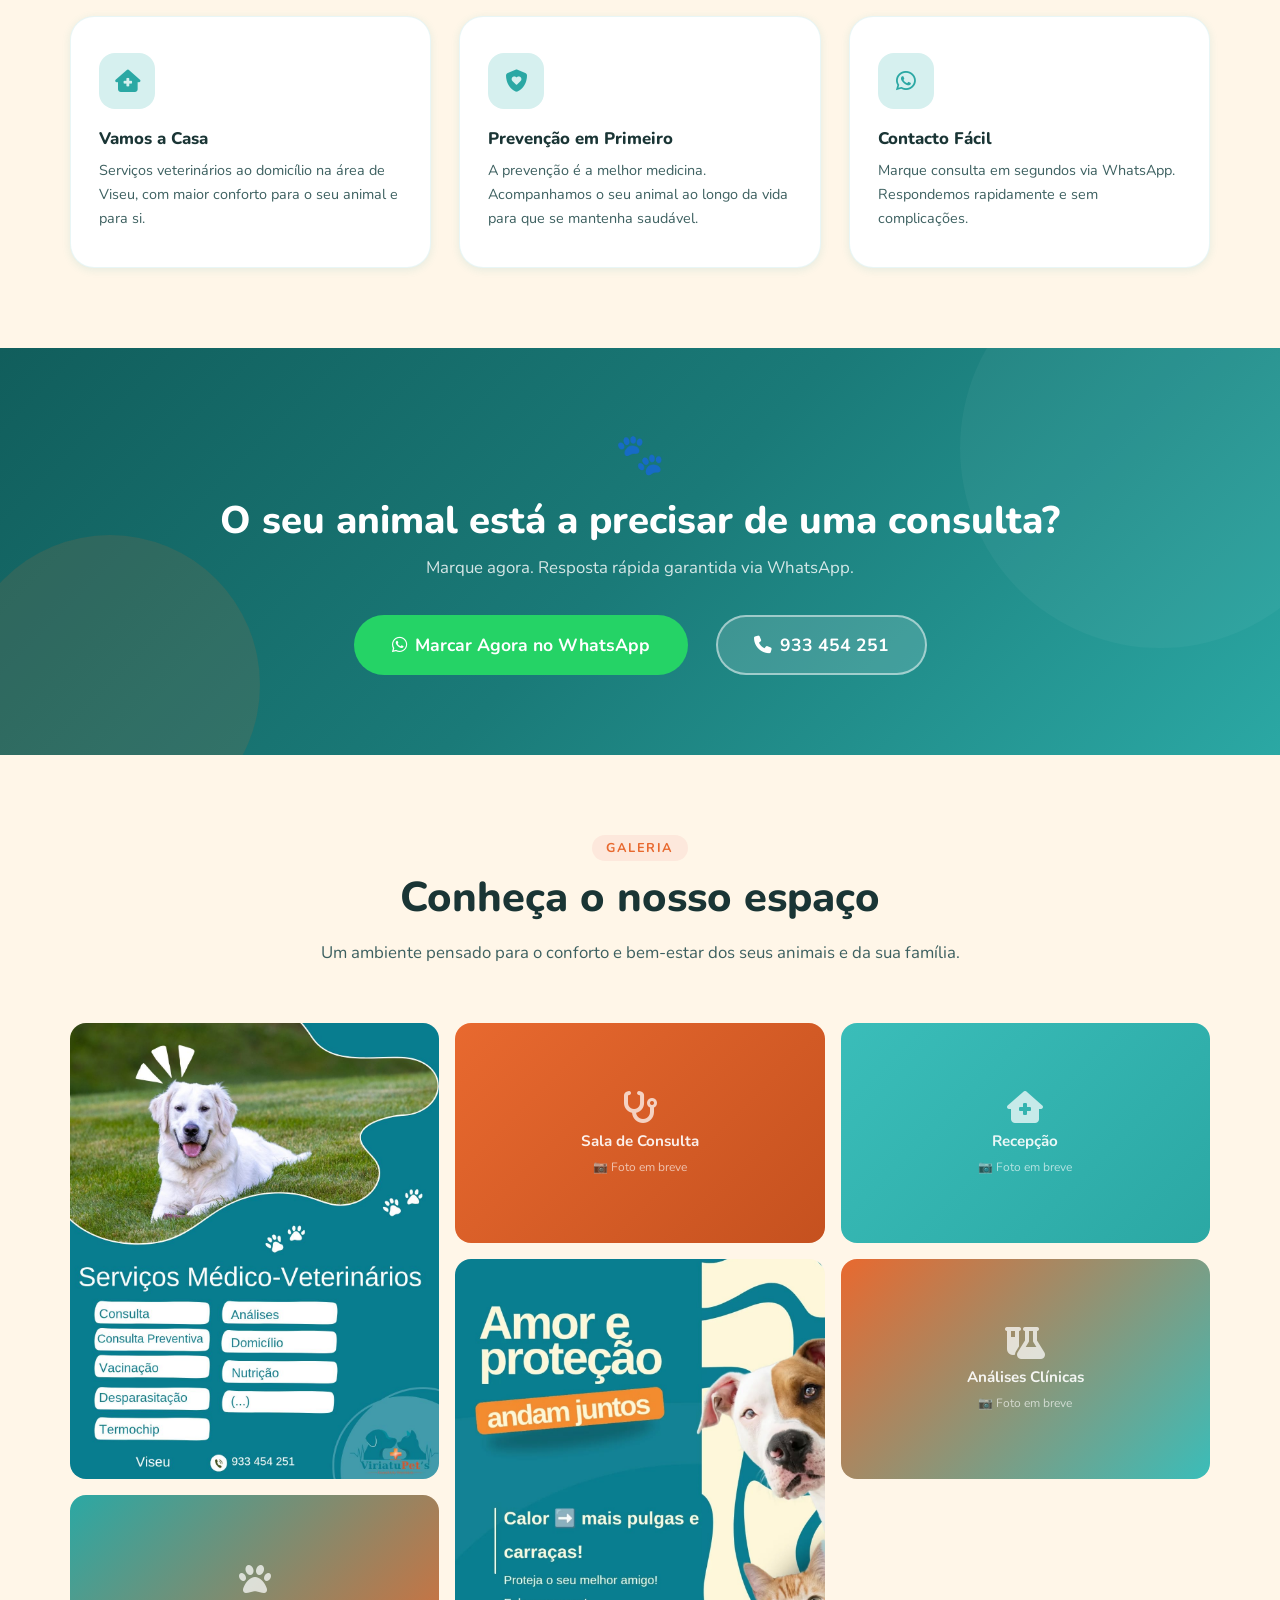
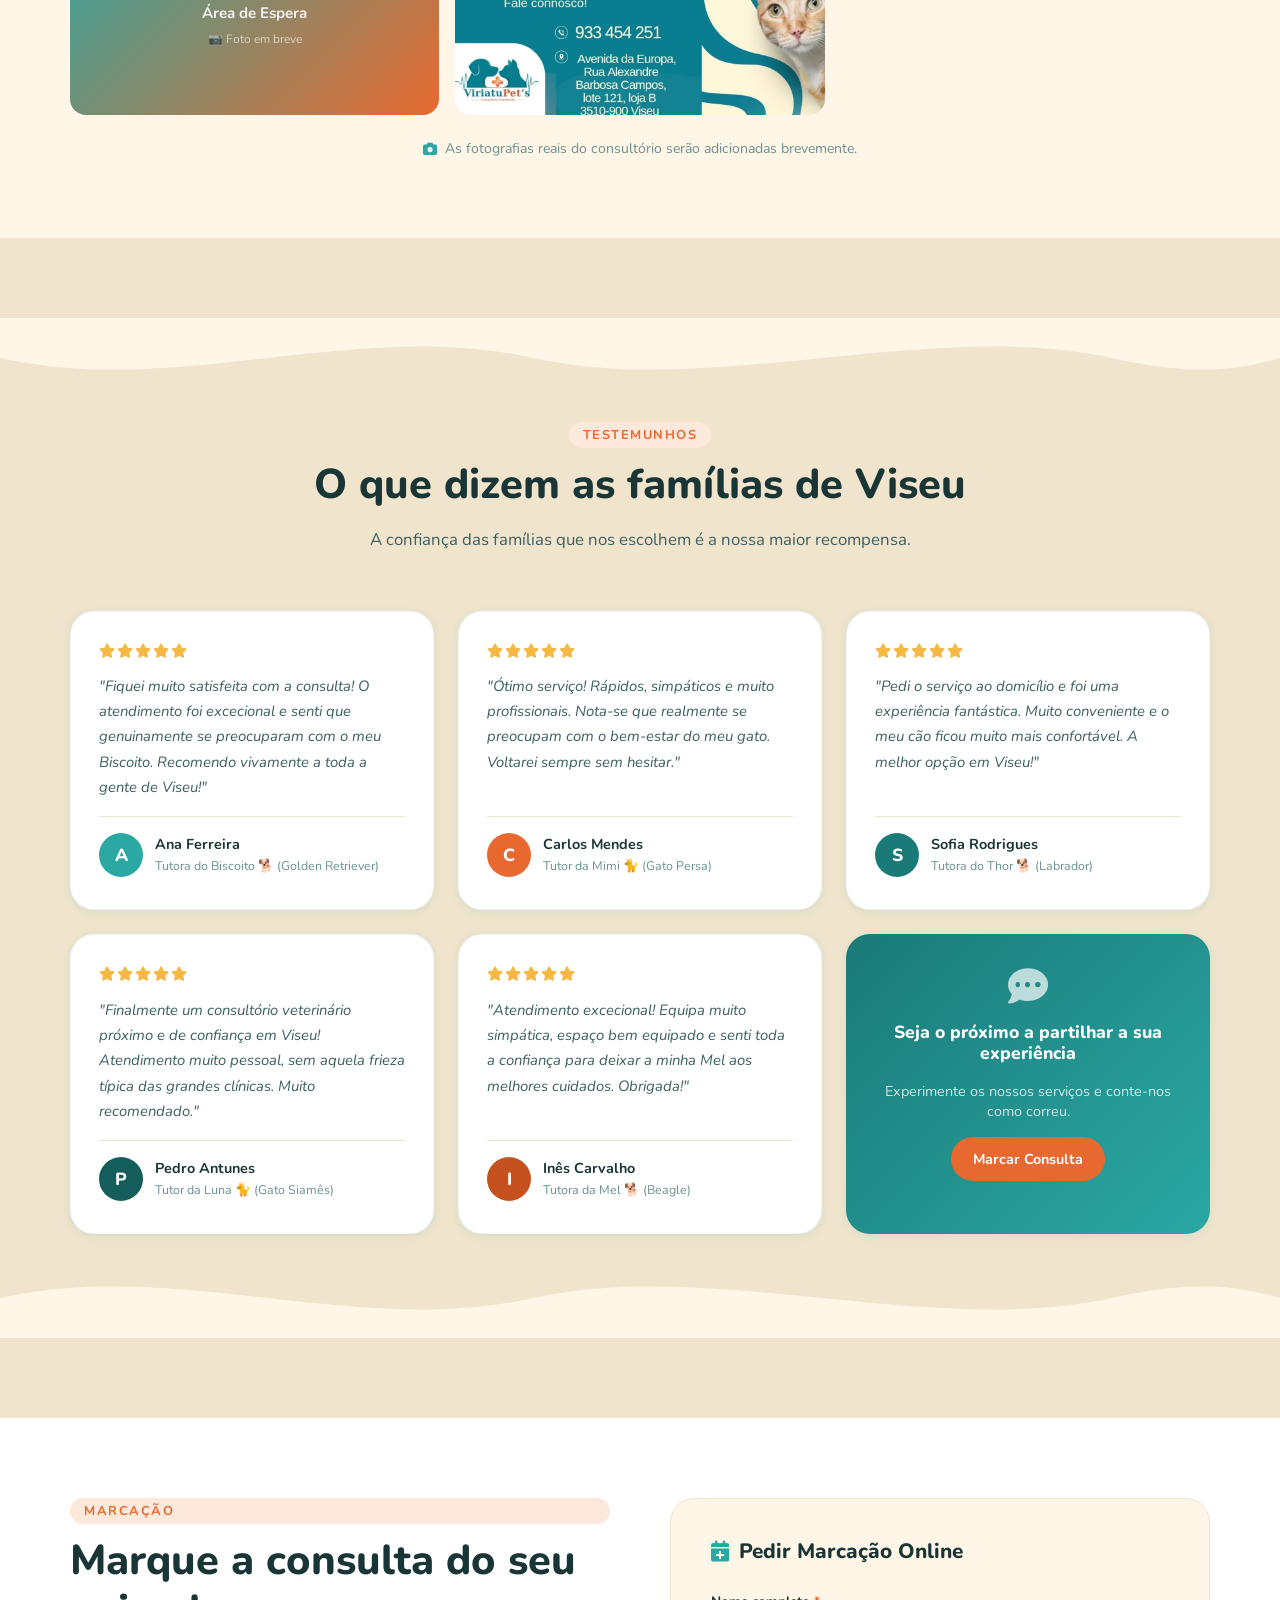
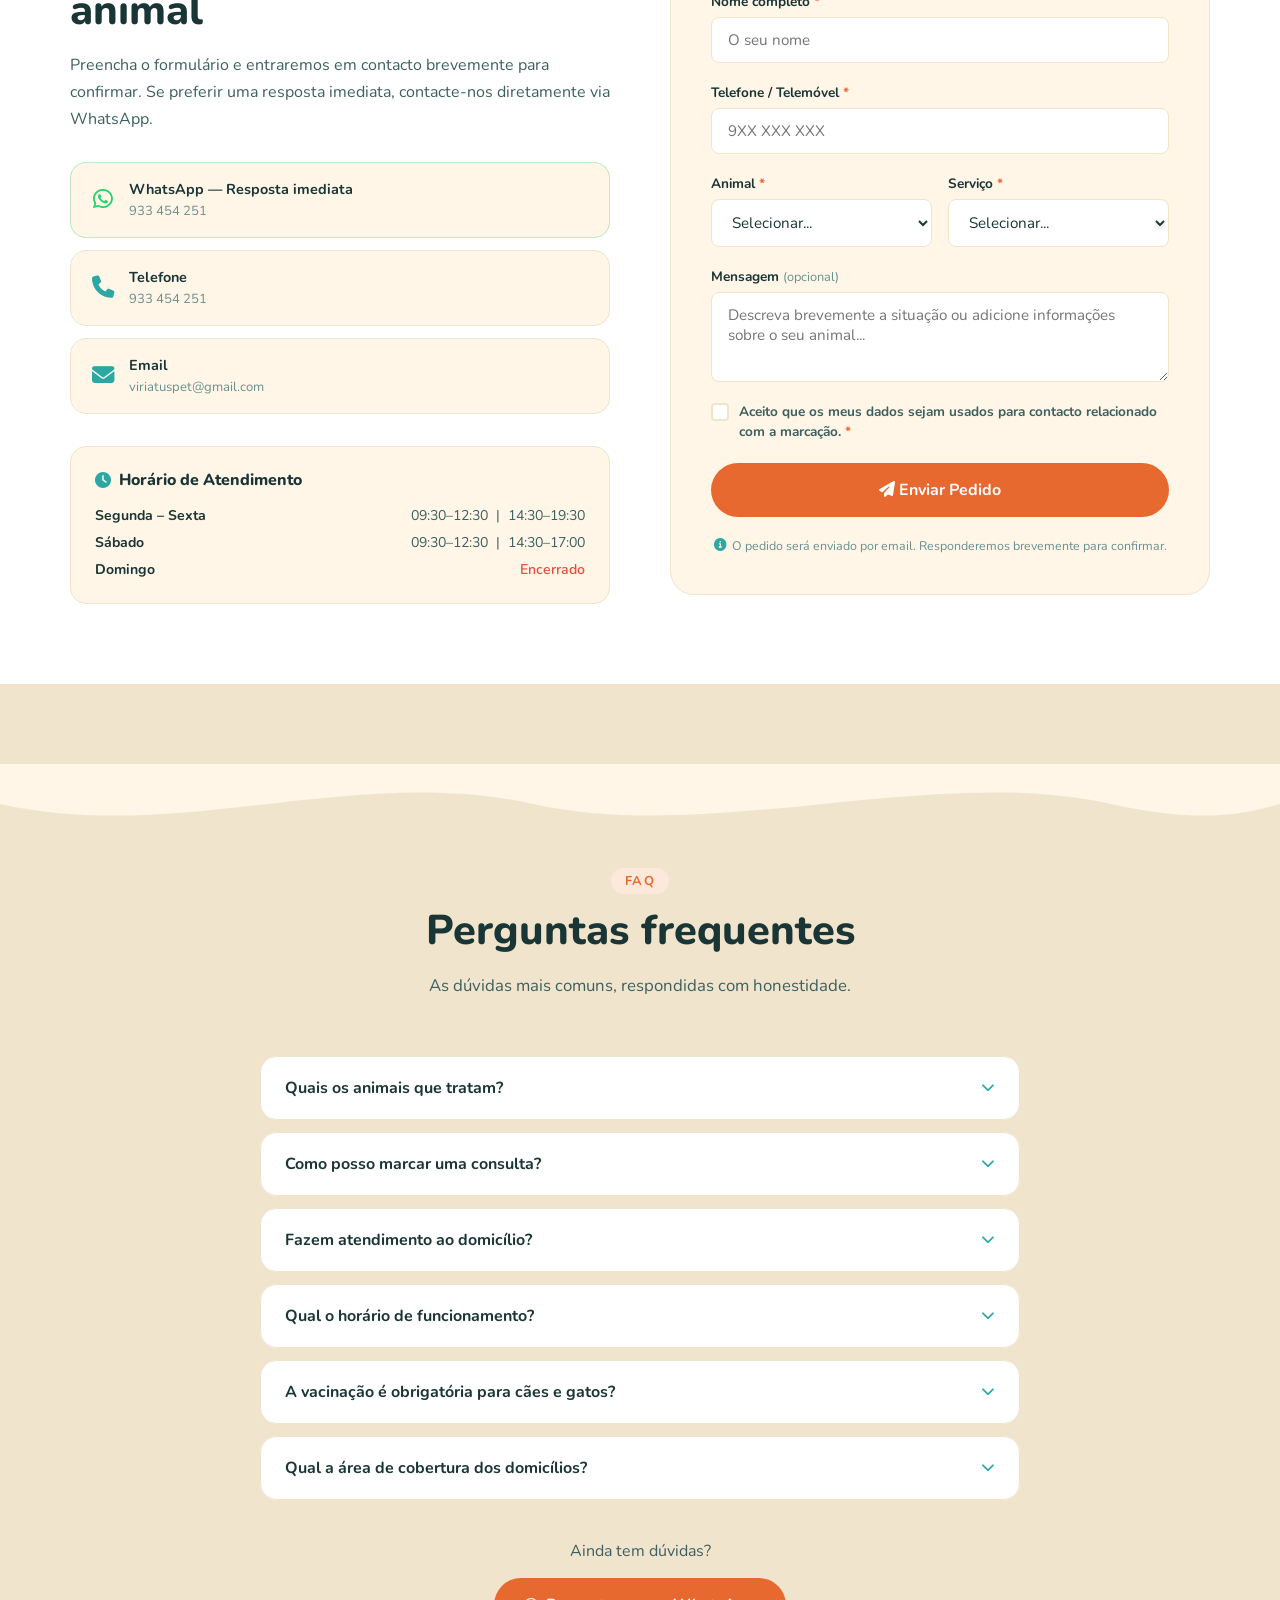
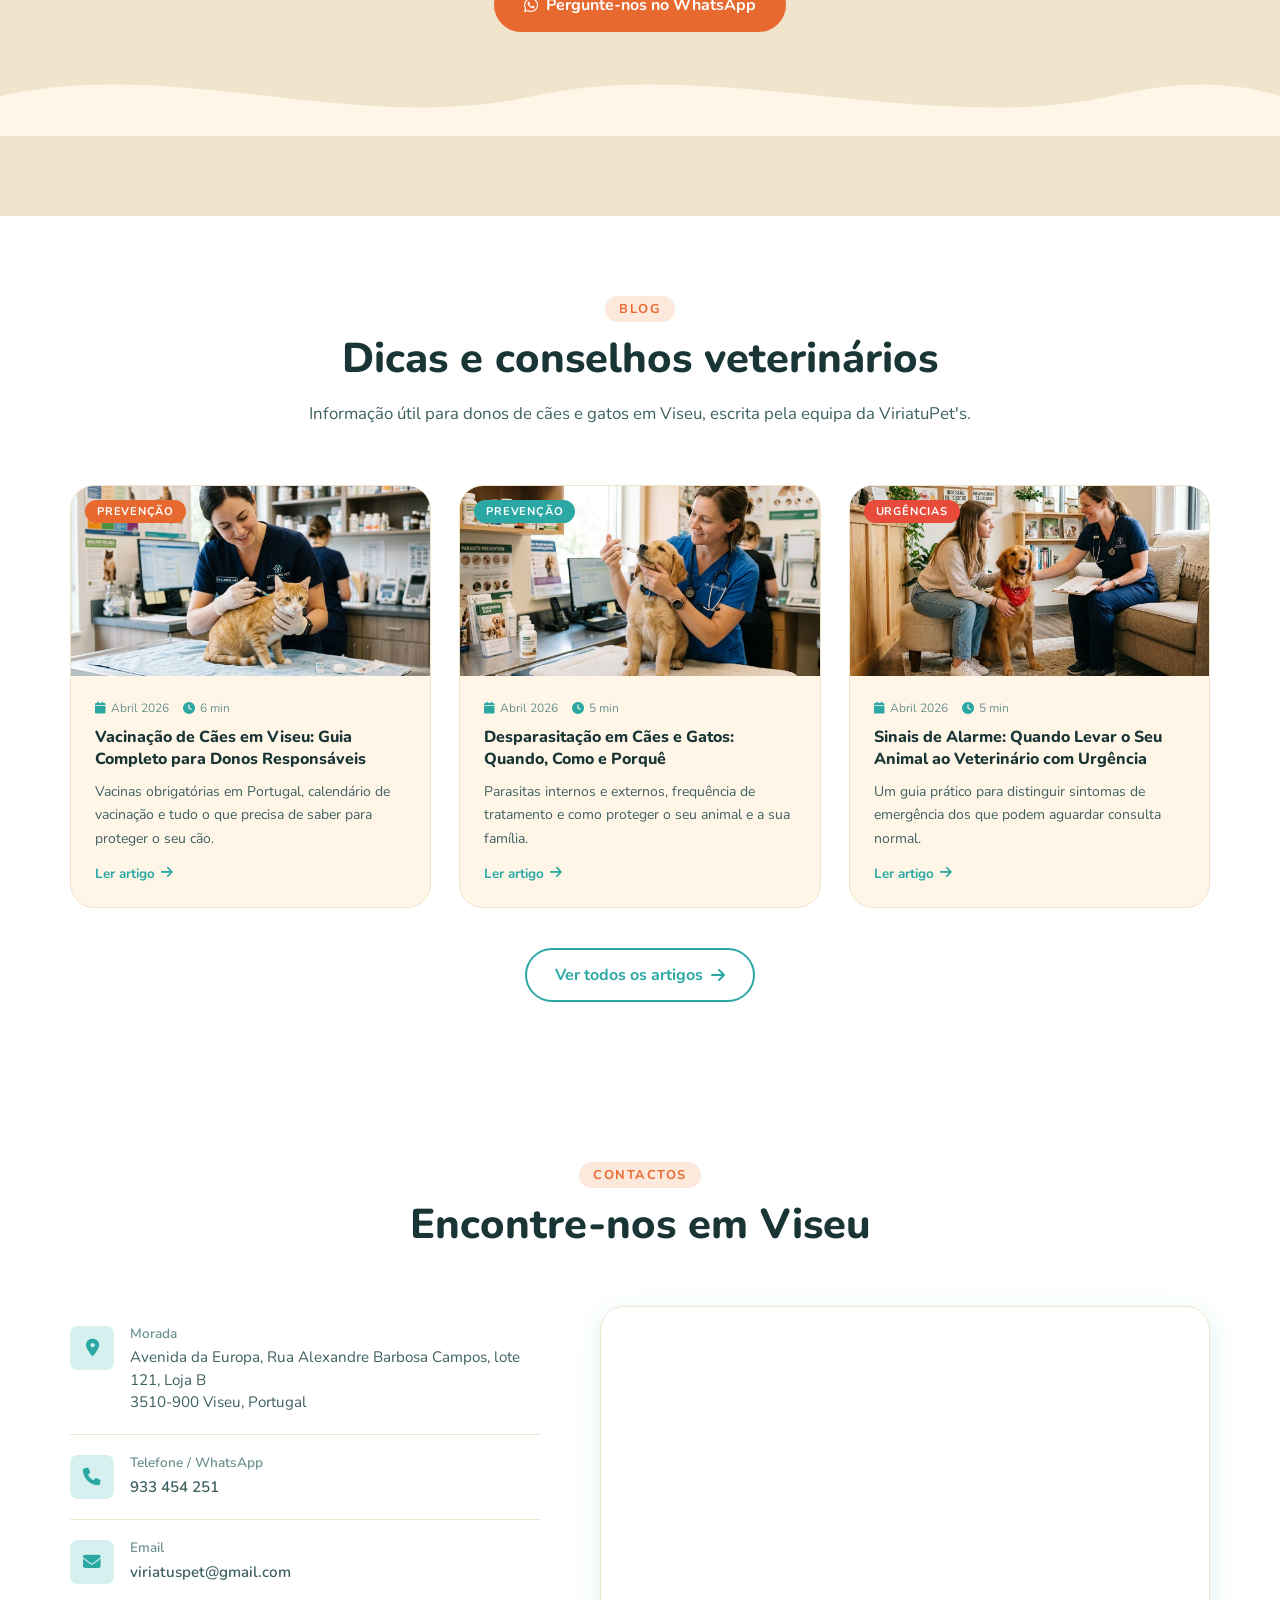
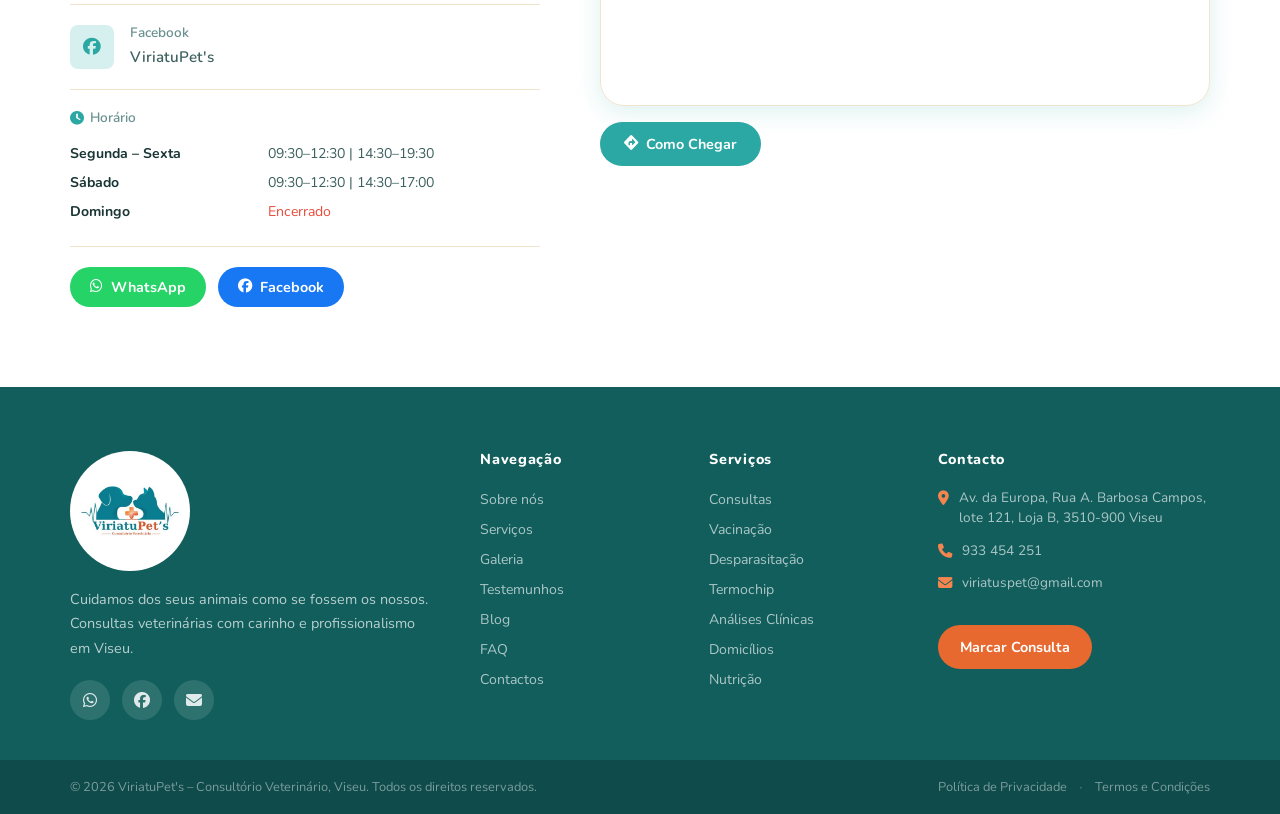
==== commit ee5d8432: "Update hero floating card text to Marcações Online Co-Authored-By: Claude Sonnet 4.6 <noreply@anthro" ====
--- a/index.html
+++ b/index.html
@@ -168,7 +168,7 @@
                 <i class="fas fa-heart-pulse"></i>
                 <div>
                     <strong>Consultas</strong>
-                    <span>Disponível hoje</span>
+                    <span>Marcações Online</span>
                 </div>
             </div>
 
--- a/css/blog.css
+++ b/css/blog.css
@@ -440,6 +440,9 @@
 .article-cta-box h3 { color: #fff; margin-bottom: 10px; font-size: 1.25rem; }
 .article-cta-box p { color: rgba(255,255,255,.82); margin-bottom: 24px; font-size: .92rem; line-height: 1.6; }
 .article-cta-box .btn { margin: 0 auto; }
+.article-body .btn { text-decoration: none; }
+.article-body .btn-whatsapp { background: #25D366; color: #fff; }
+.article-body .btn-whatsapp:hover { background: #20B85A; color: #fff; }
 
 /* Article nav (prev/next) */
 .article-nav {
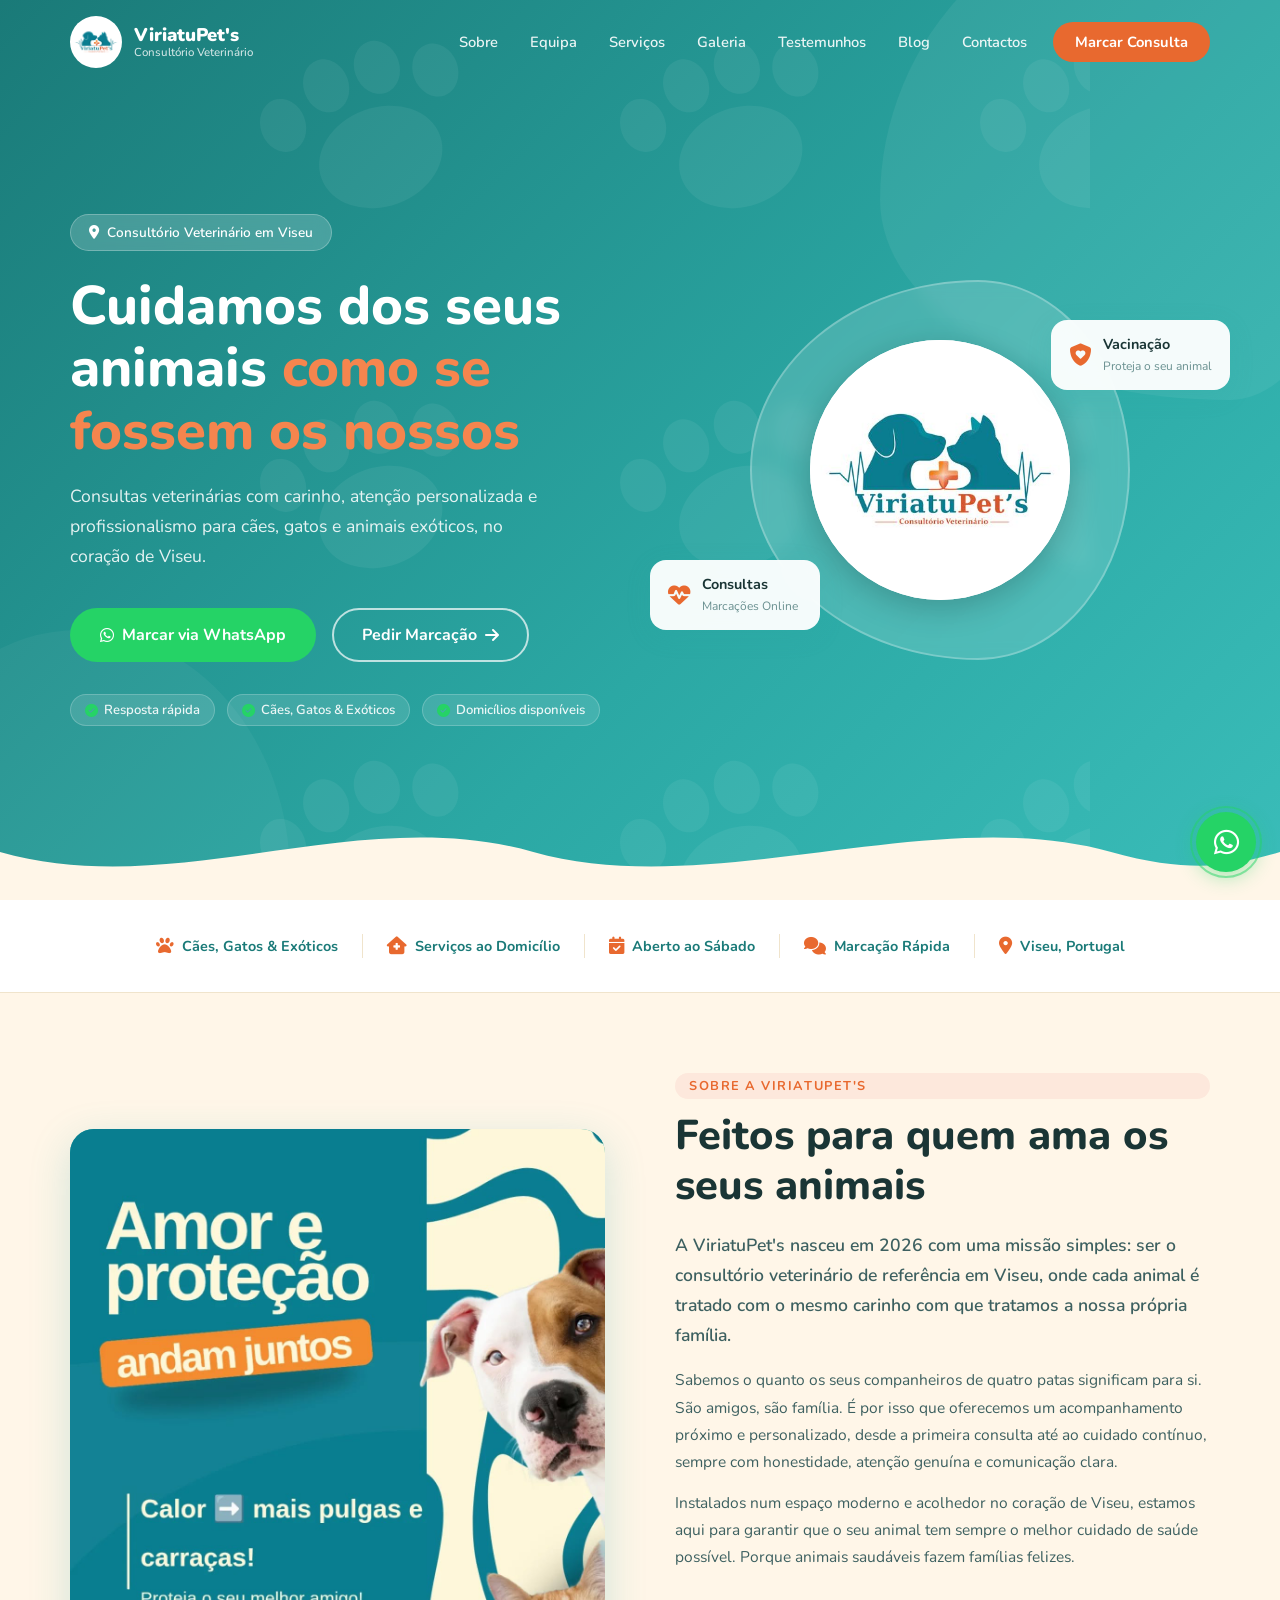
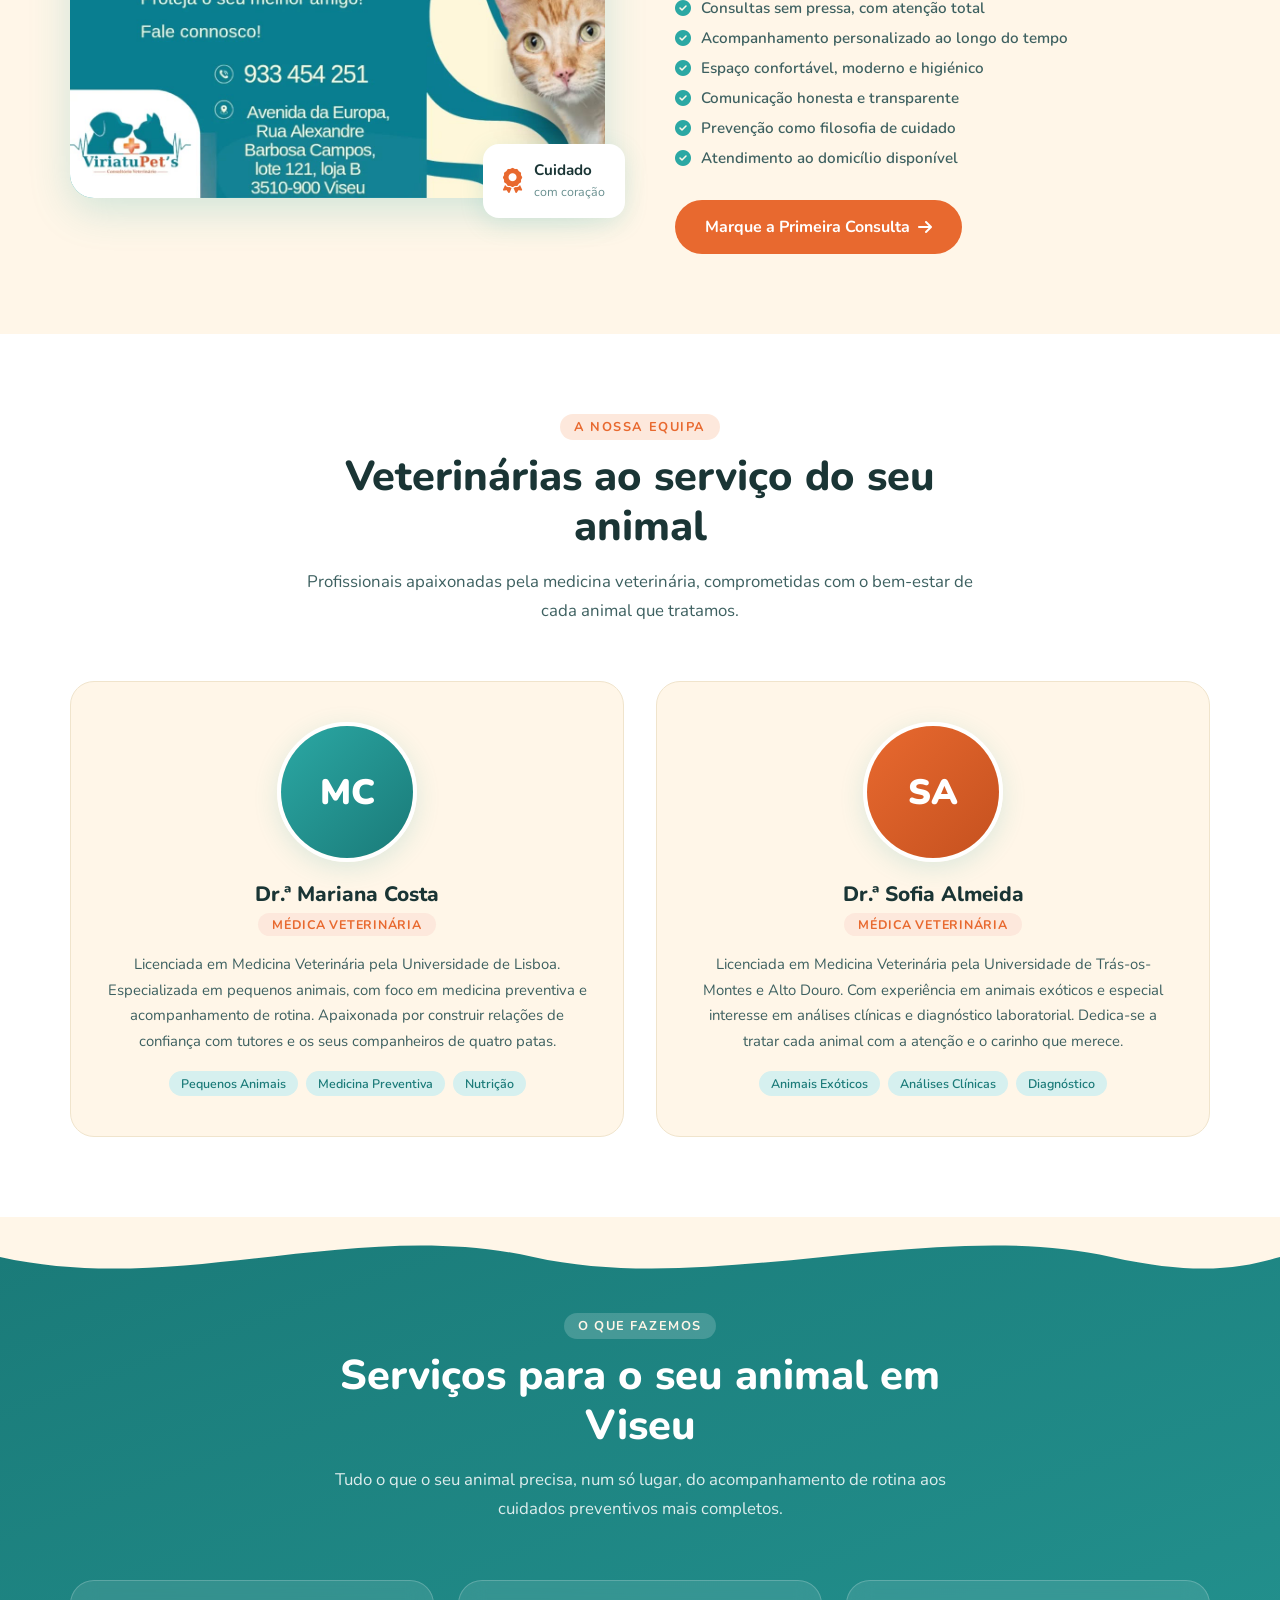
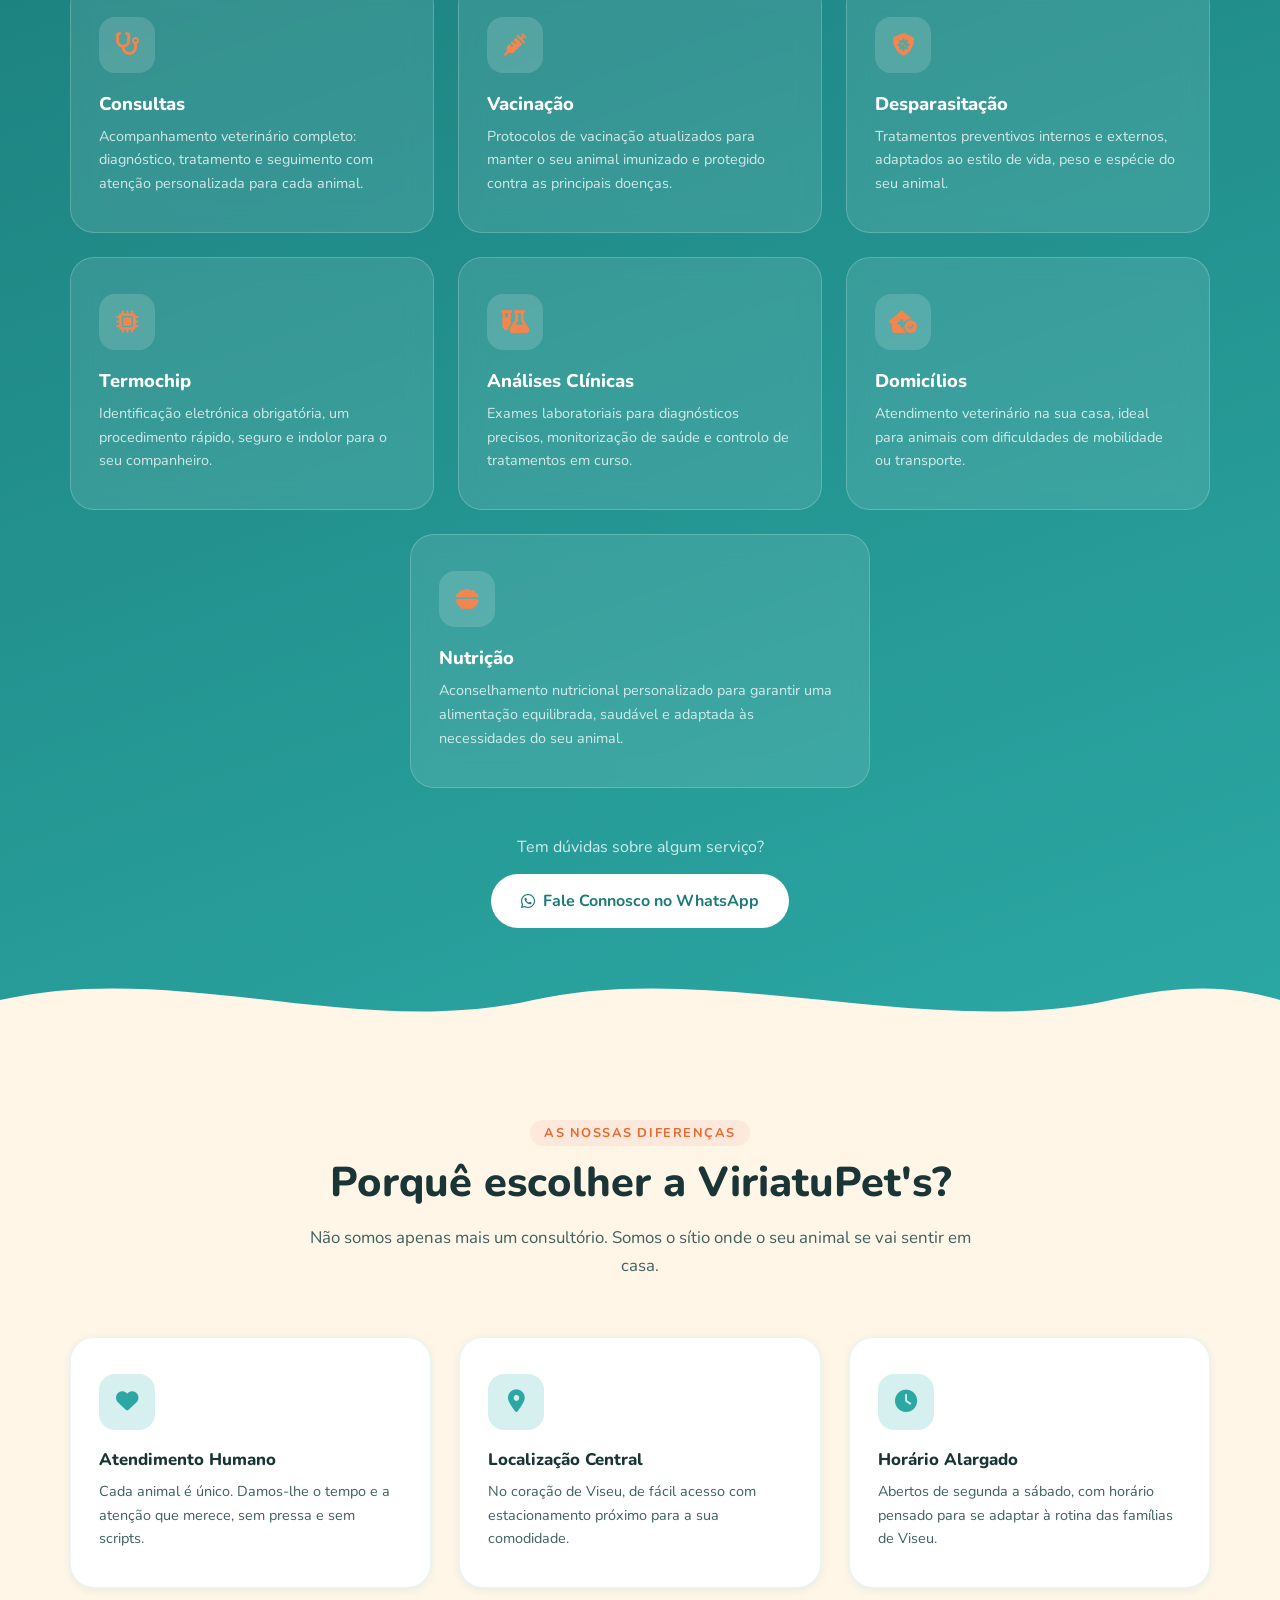
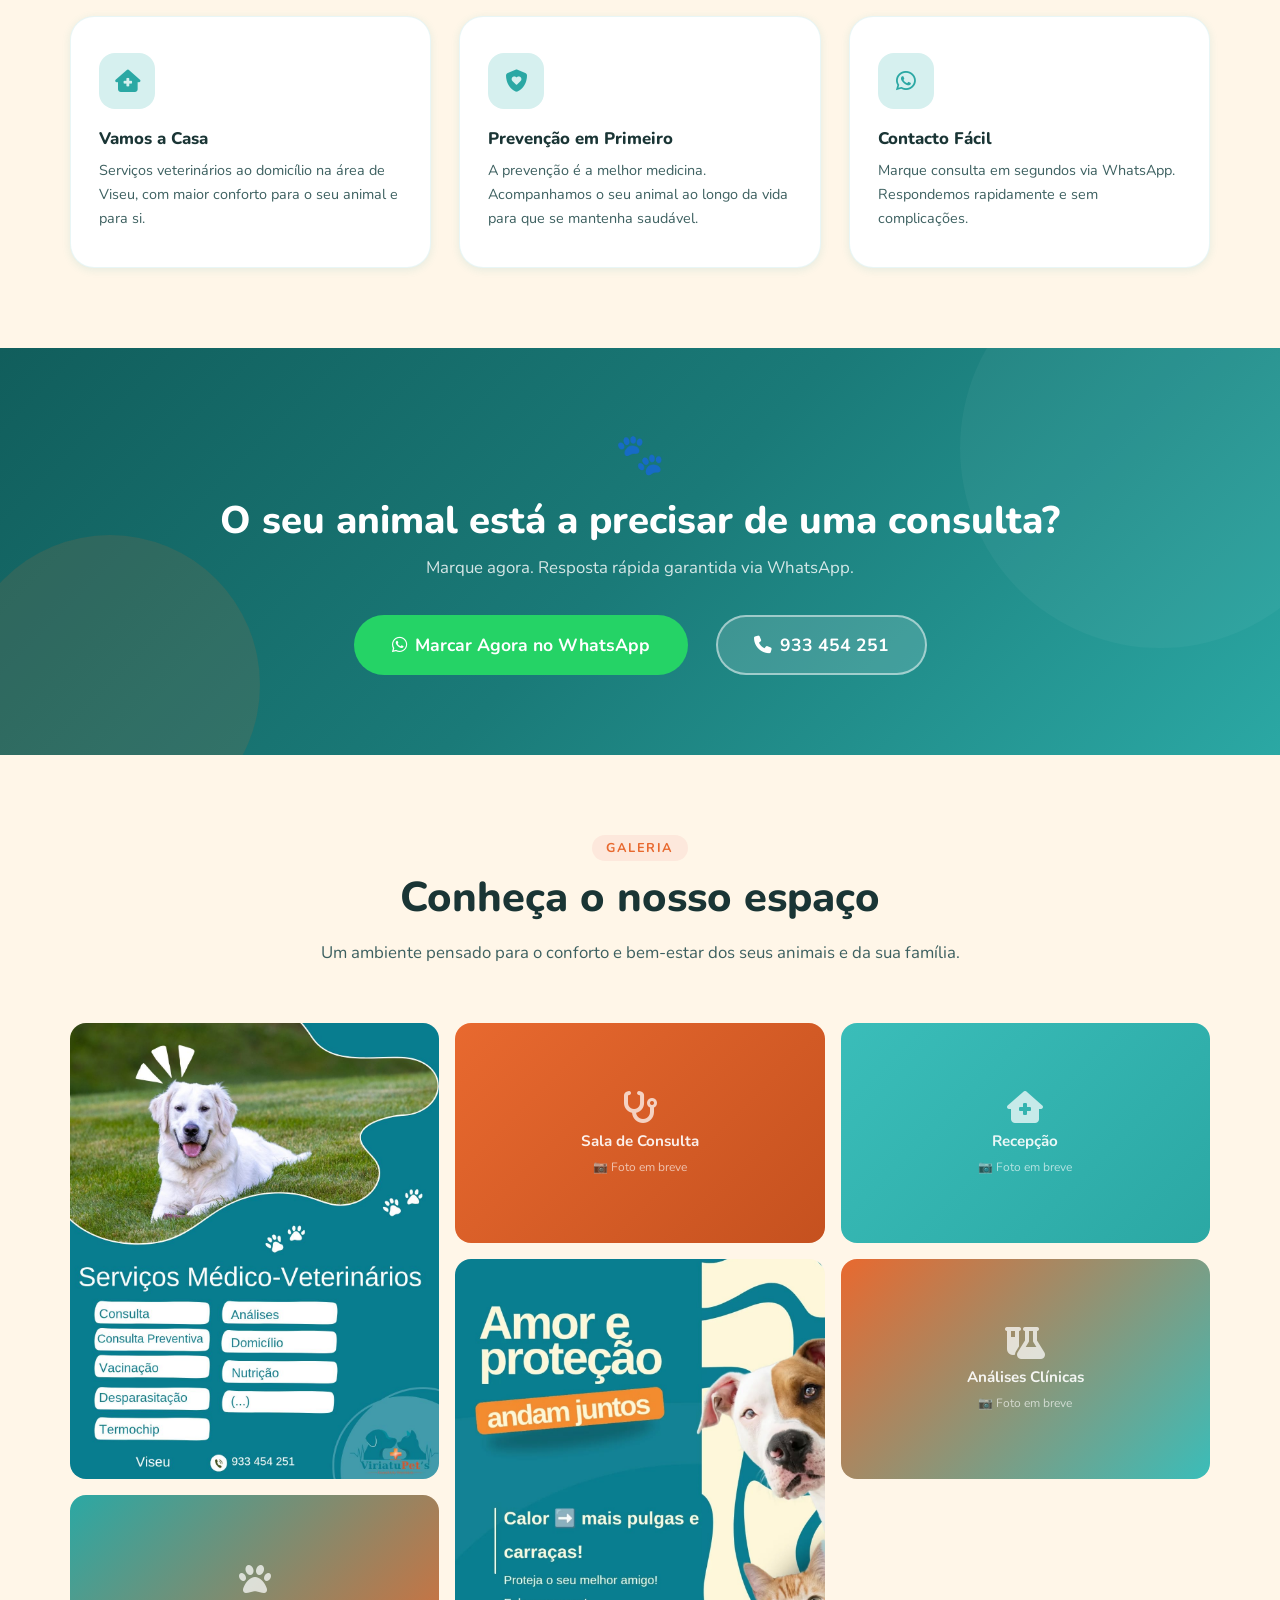
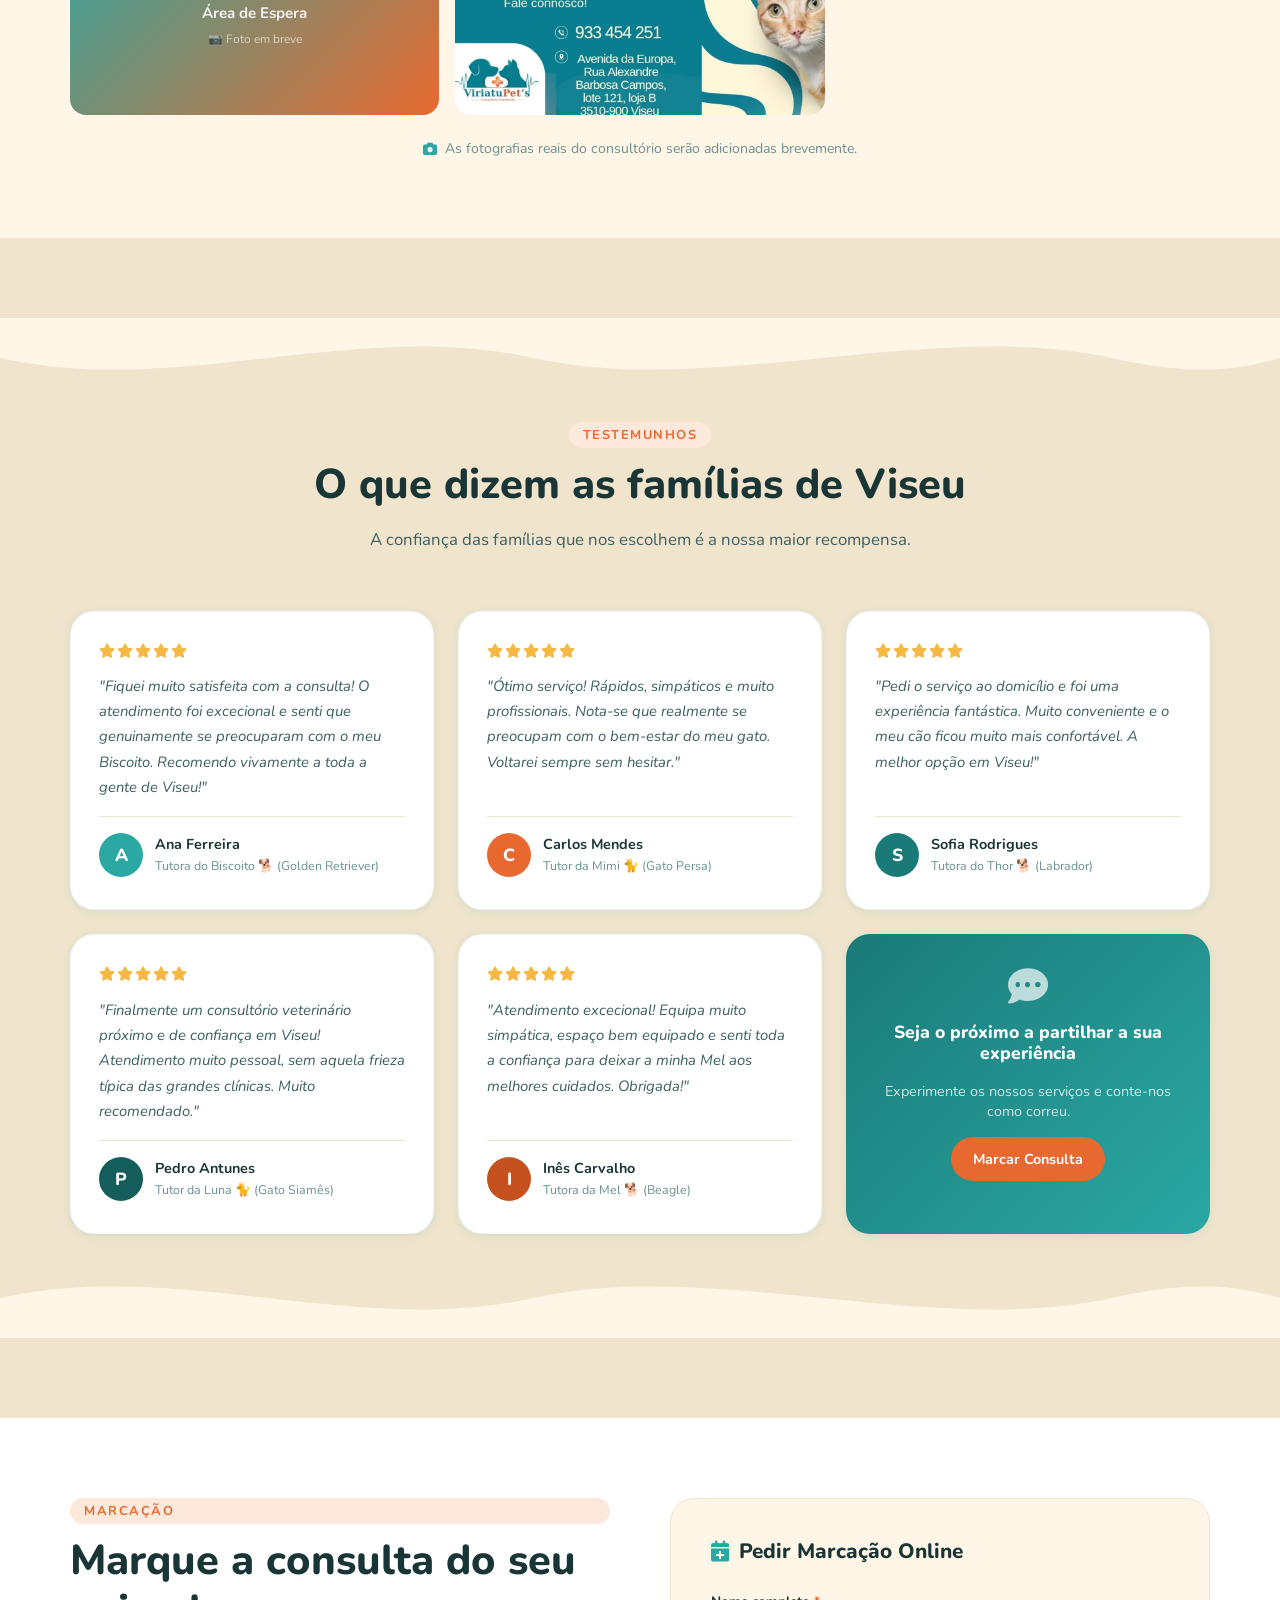
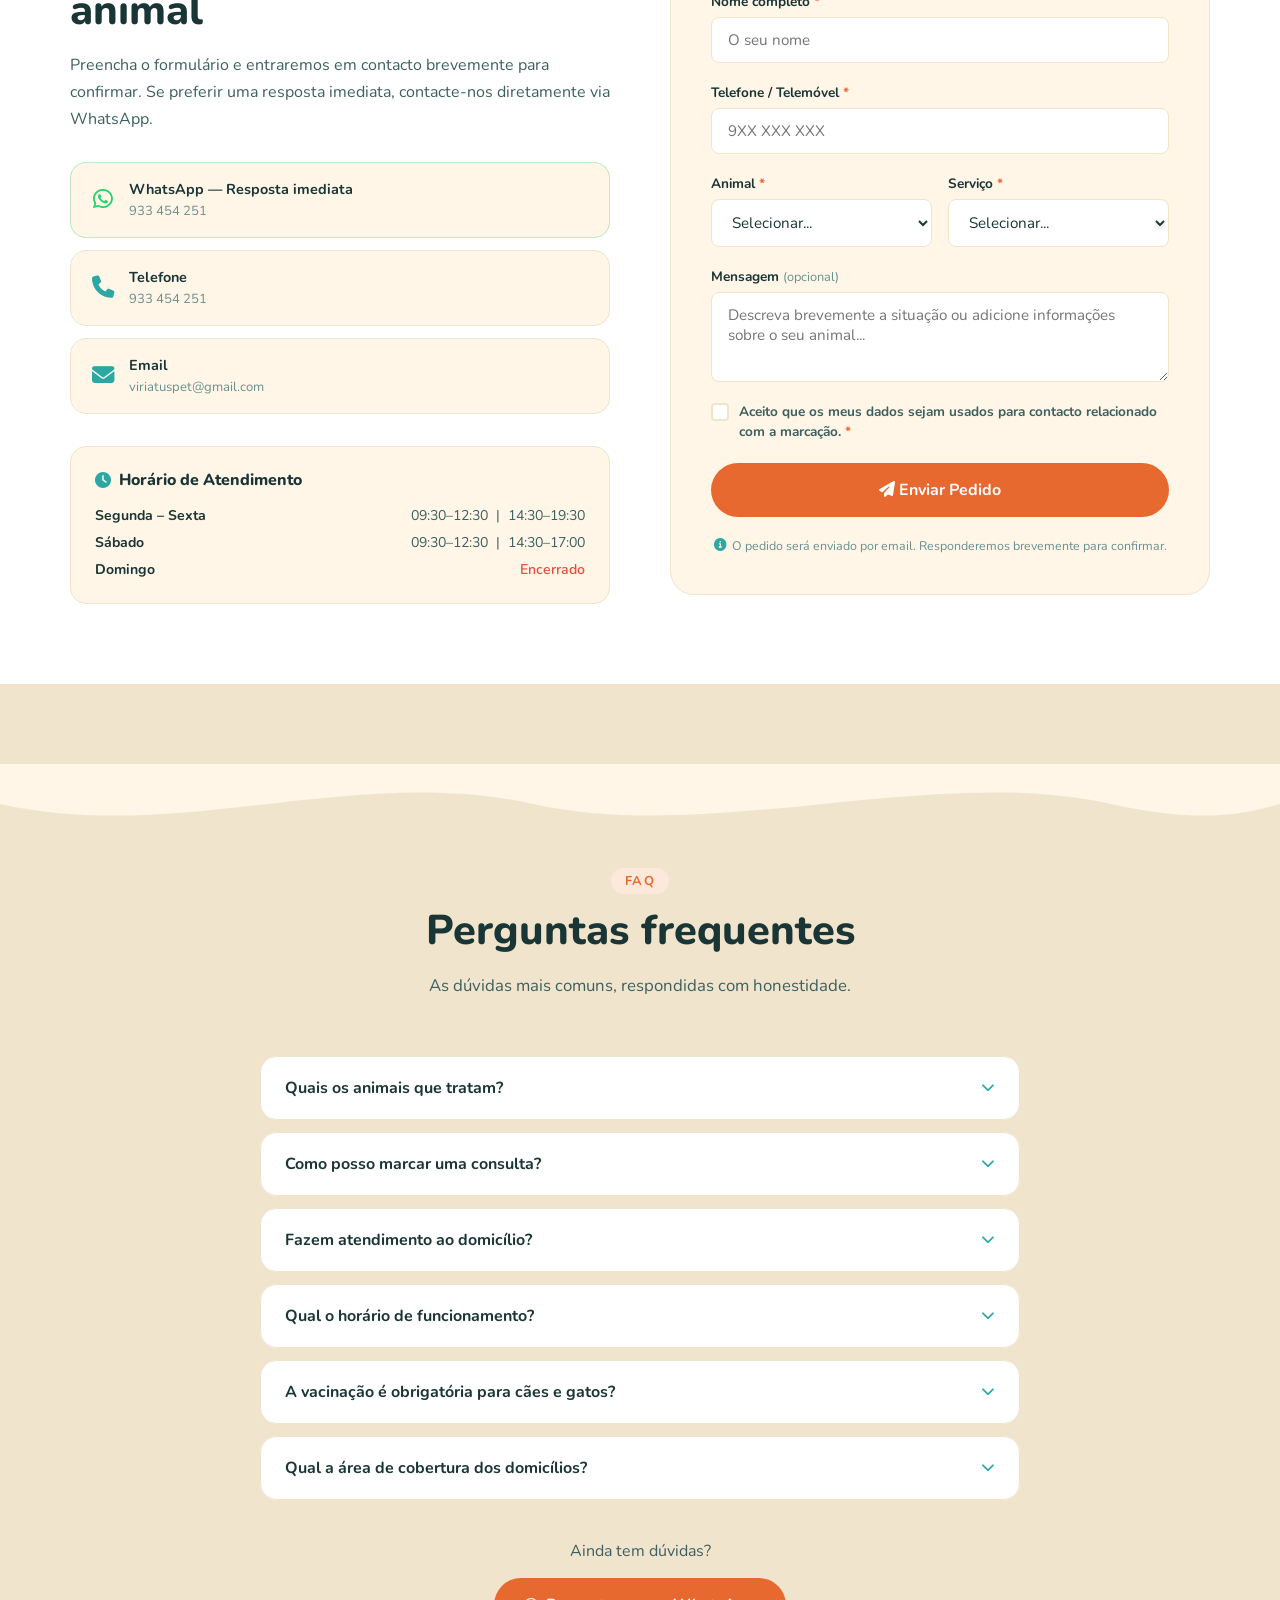
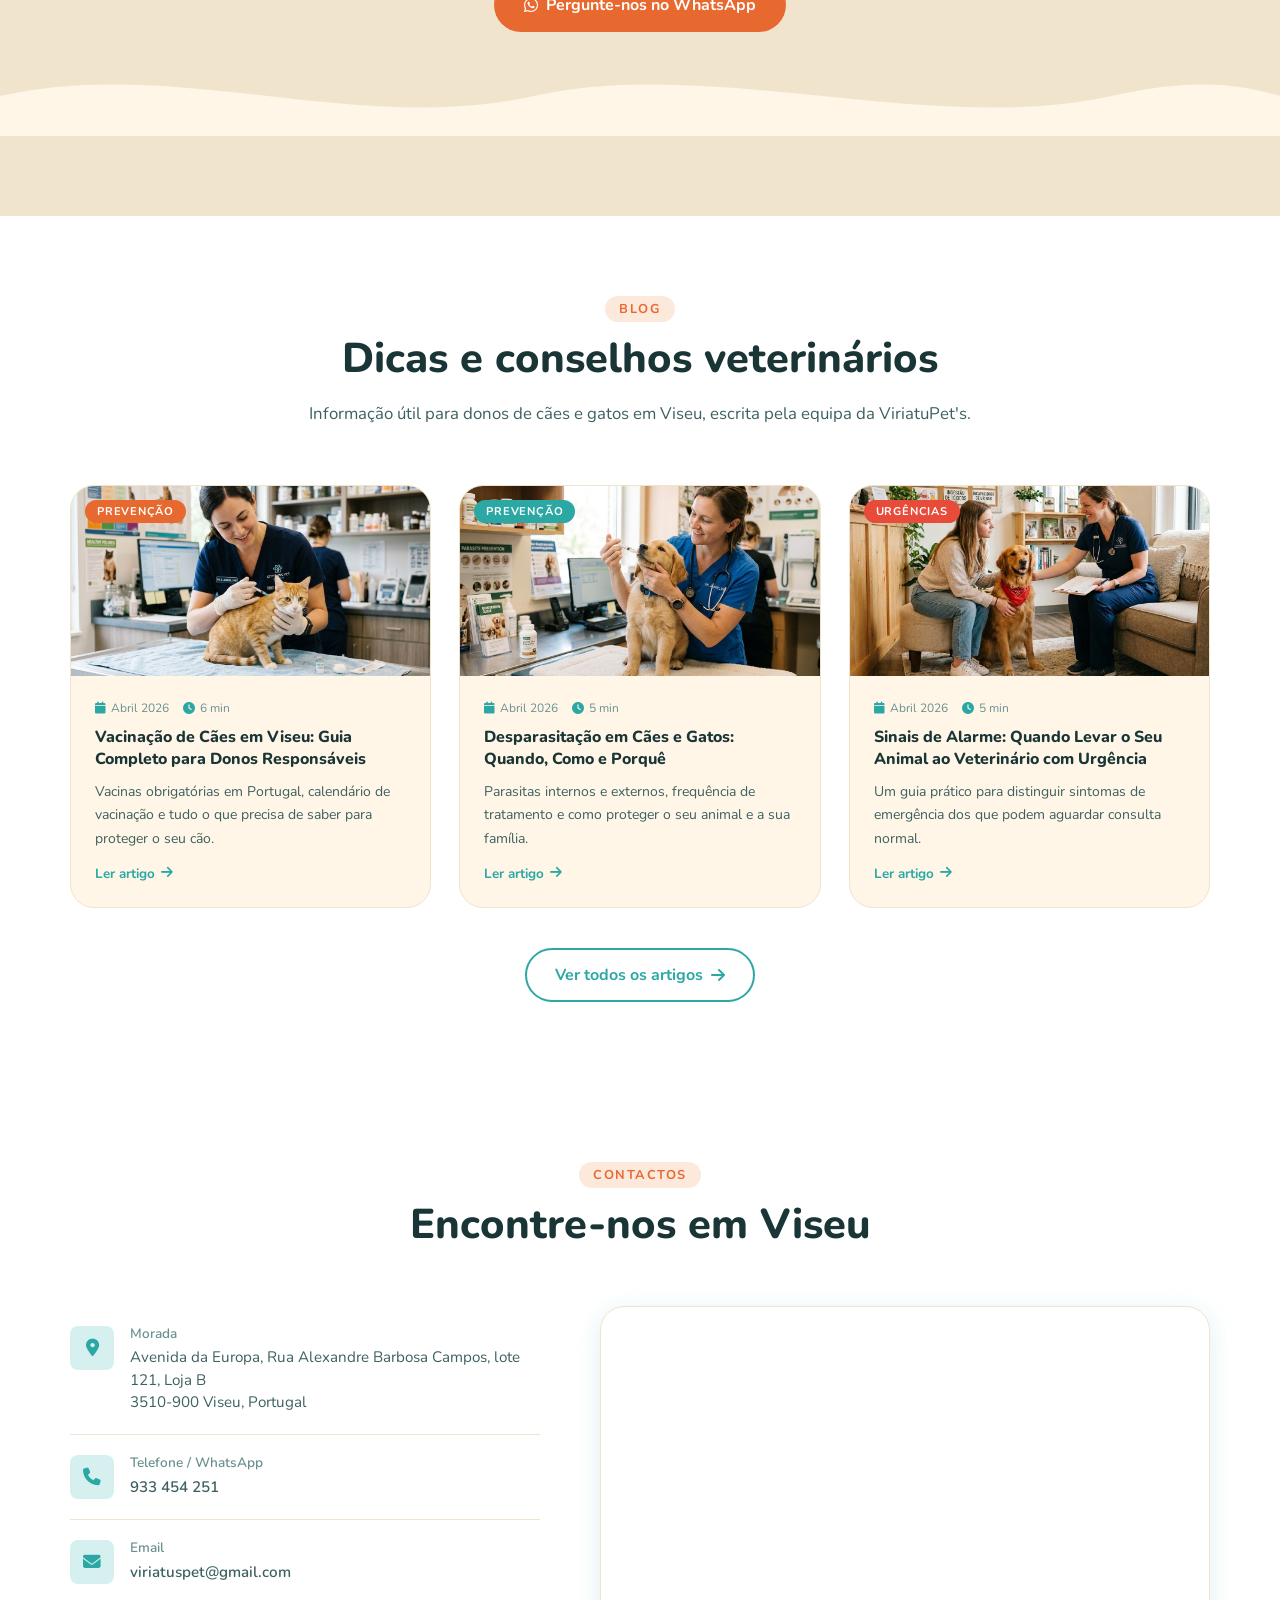
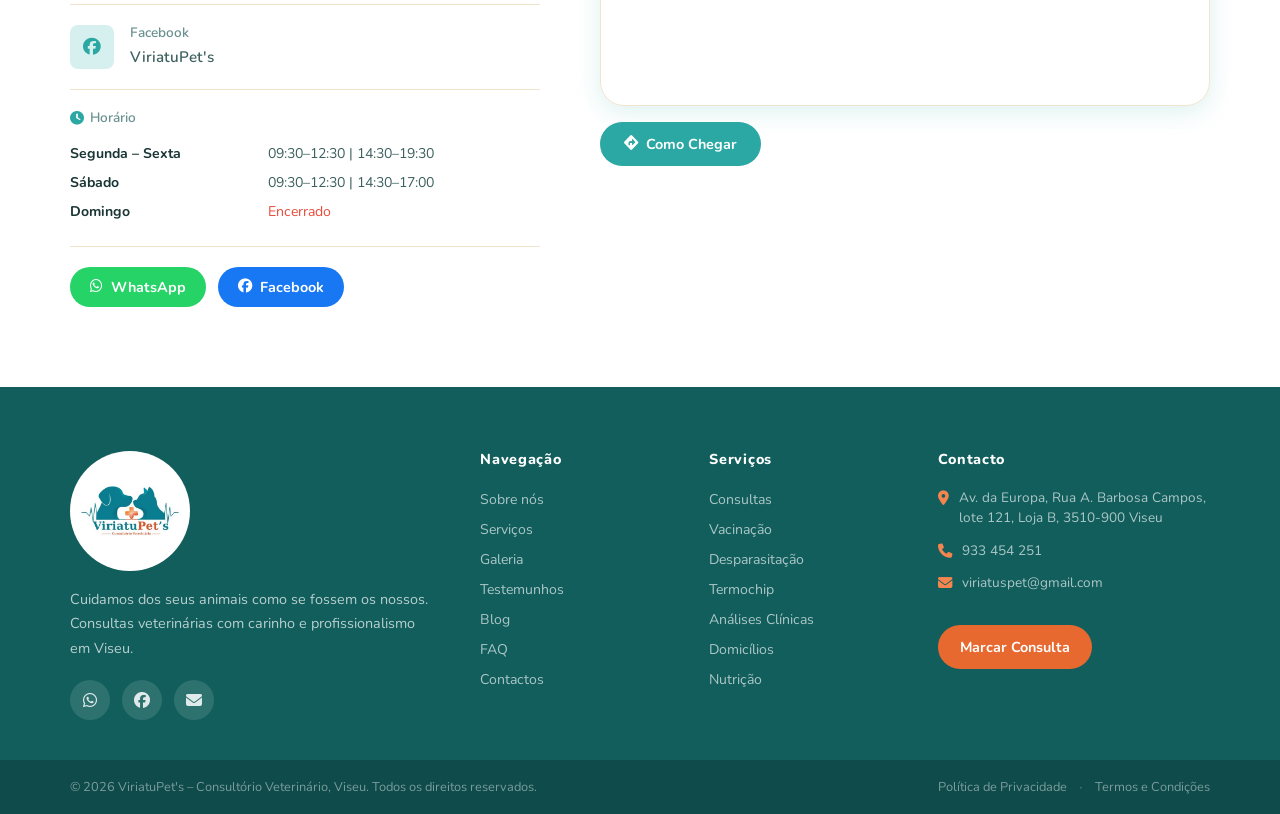
==== commit 5a10adc1: "Fix choppy float animation on hero cards Switch to translate3d for GPU compositing, add will-change:" ====
--- a/index.html
+++ b/index.html
@@ -164,7 +164,7 @@
                 </div>
             </div>
 
-            <div class="hero-float-card hfc-1" data-aos="fade-up" data-aos-delay="200">
+            <div class="hero-float-card hfc-1">
                 <i class="fas fa-heart-pulse"></i>
                 <div>
                     <strong>Consultas</strong>
@@ -172,7 +172,7 @@
                 </div>
             </div>
 
-            <div class="hero-float-card hfc-2" data-aos="fade-up" data-aos-delay="300">
+            <div class="hero-float-card hfc-2">
                 <i class="fas fa-shield-heart"></i>
                 <div>
                     <strong>Vacinação</strong>
--- a/css/style.css
+++ b/css/style.css
@@ -403,7 +403,7 @@
     font-weight: 600;
     border: 1px solid rgba(255,255,255,.2);
 }
-.trust-pill i { color: #7EE8A2; }
+.trust-pill i { color: #25D366; }
 
 .hero-visual {
     position: relative;
@@ -459,7 +459,7 @@
 }
 .hero-float-card i {
     font-size: 1.4rem;
-    color: var(--teal);
+    color: var(--orange);
     flex-shrink: 0;
 }
 .hero-float-card strong {
@@ -472,8 +472,13 @@
     font-size: .75rem;
     color: var(--text-light);
 }
-.hfc-1 { bottom: 30px; left: -20px; }
-.hfc-2 { top: 40px; right: -20px; }
+@keyframes floatCard {
+    0%, 100% { transform: translate3d(0, 0, 0); }
+    50% { transform: translate3d(0, -10px, 0); }
+}
+
+.hfc-1 { bottom: 30px; left: -20px; animation: floatCard 4s ease-in-out infinite; will-change: transform; }
+.hfc-2 { top: 40px; right: -20px; animation: floatCard 4.5s ease-in-out infinite 1s; will-change: transform; }
 
 .hero-wave {
     position: absolute;
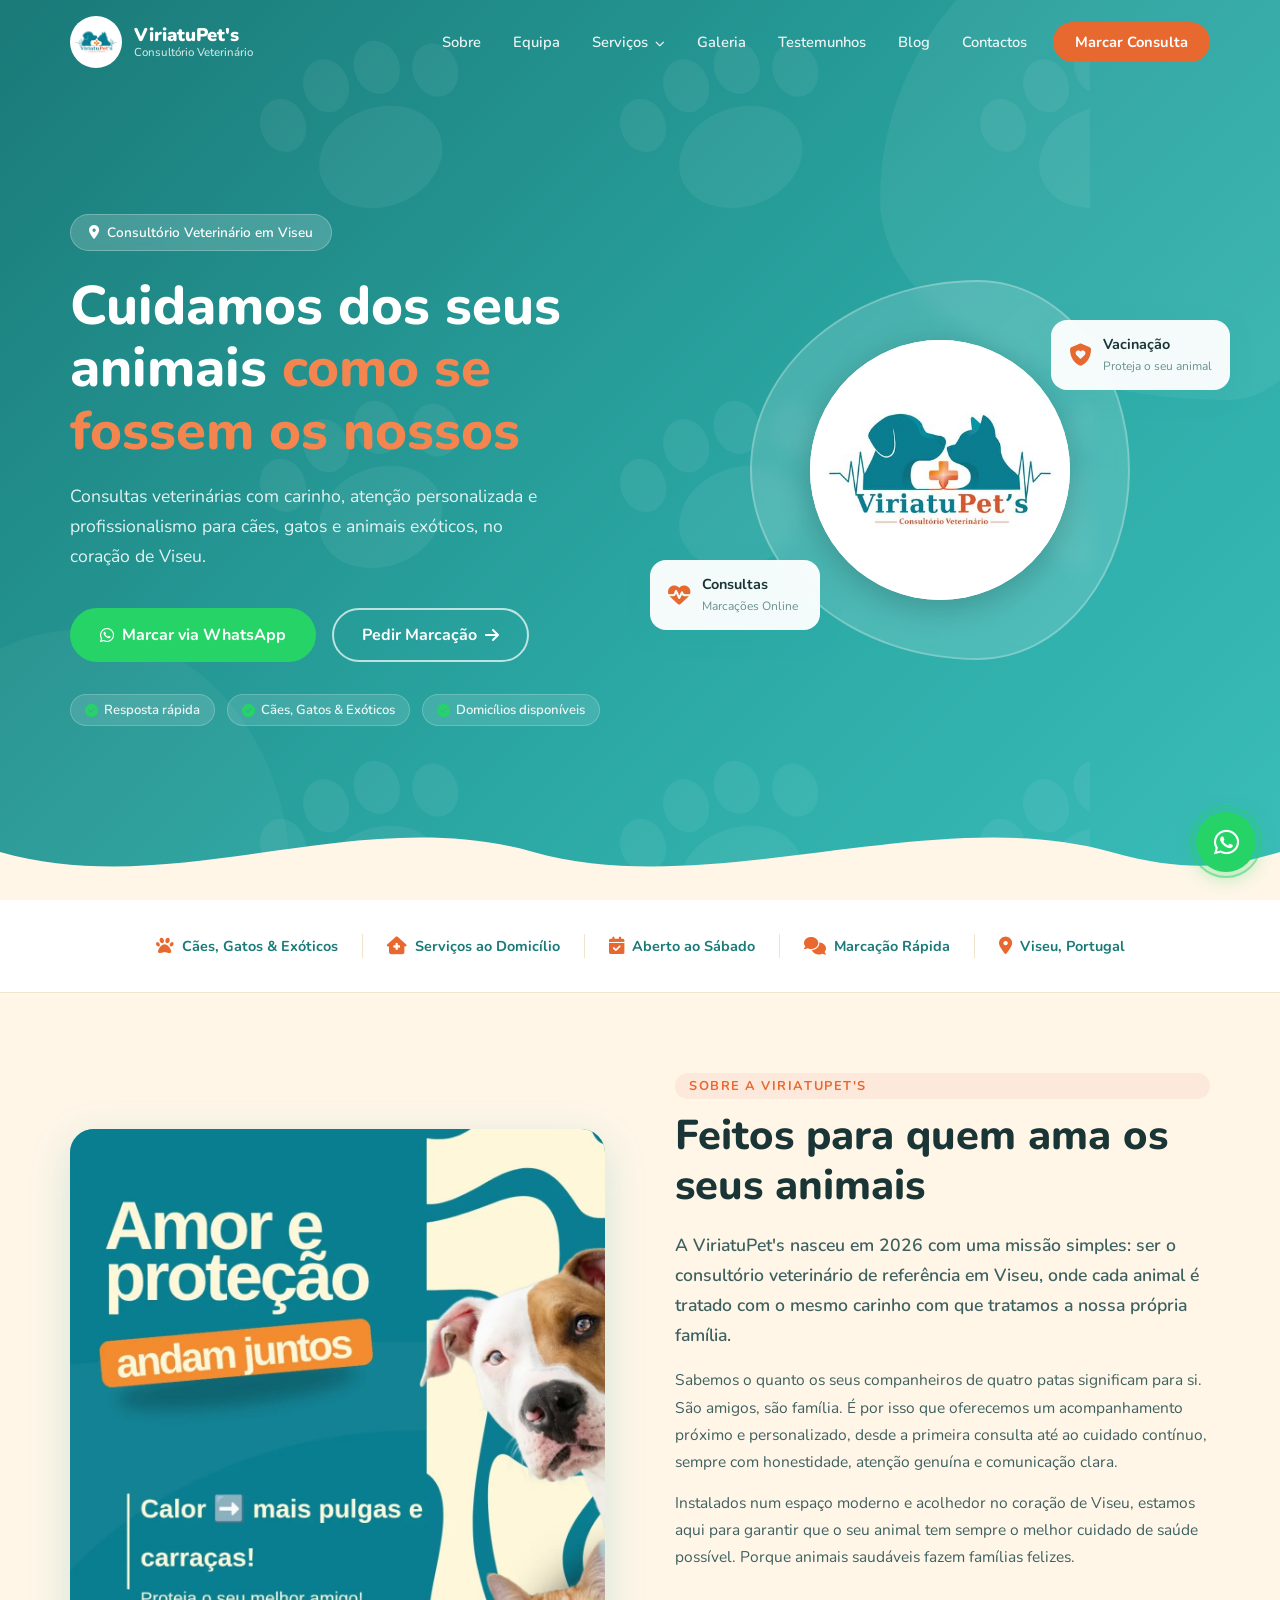
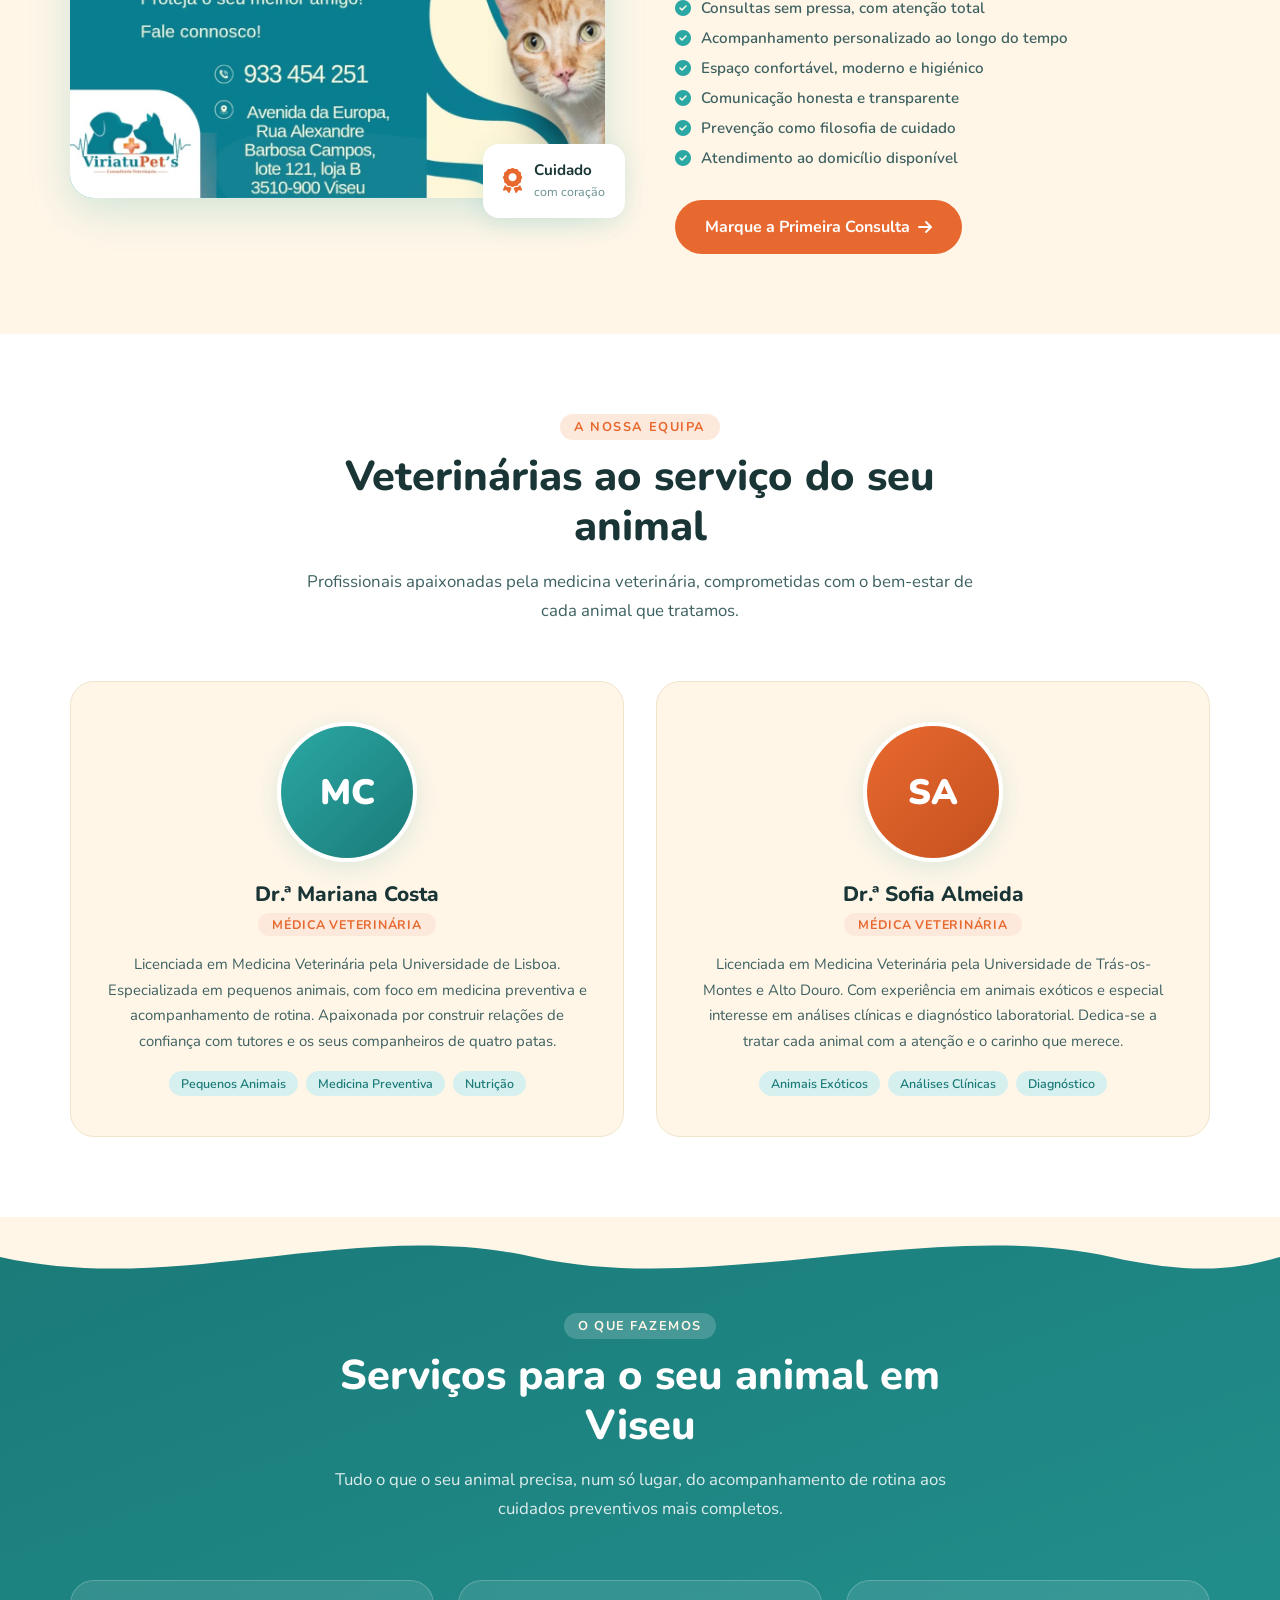
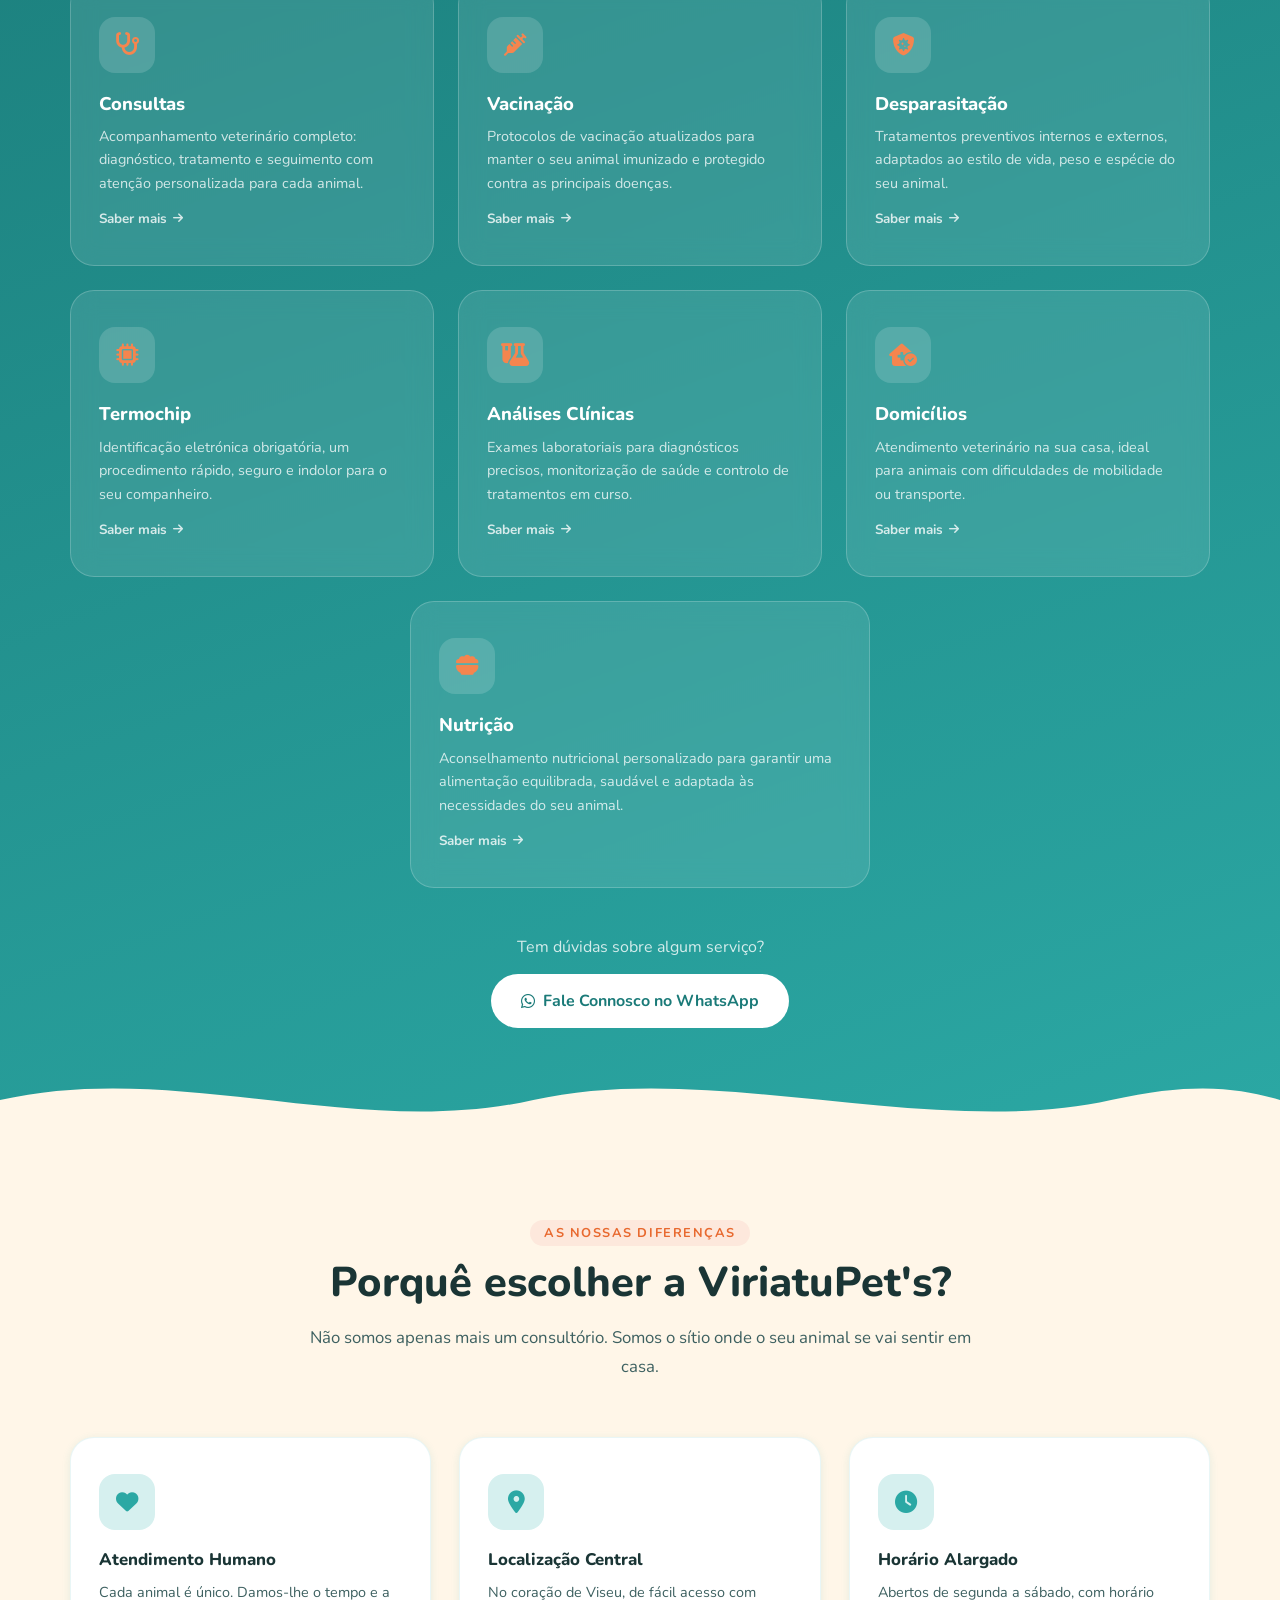
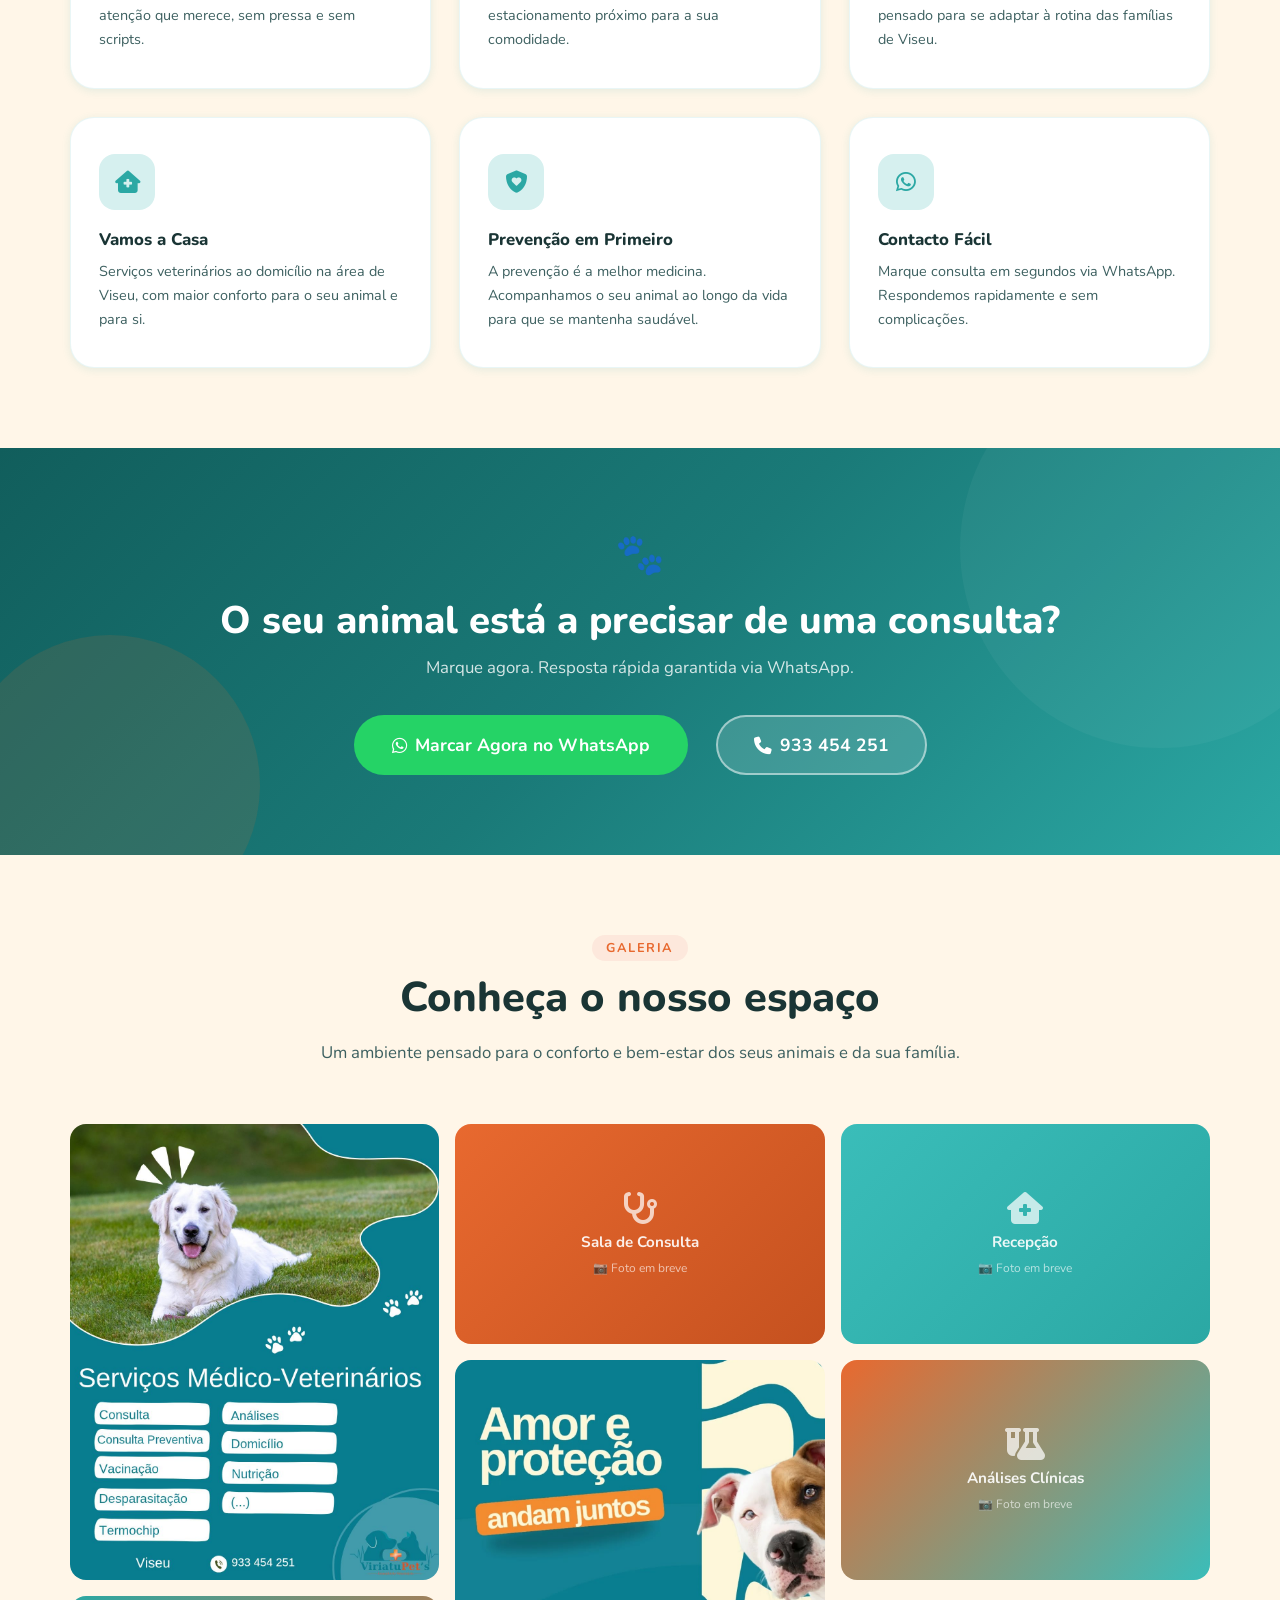
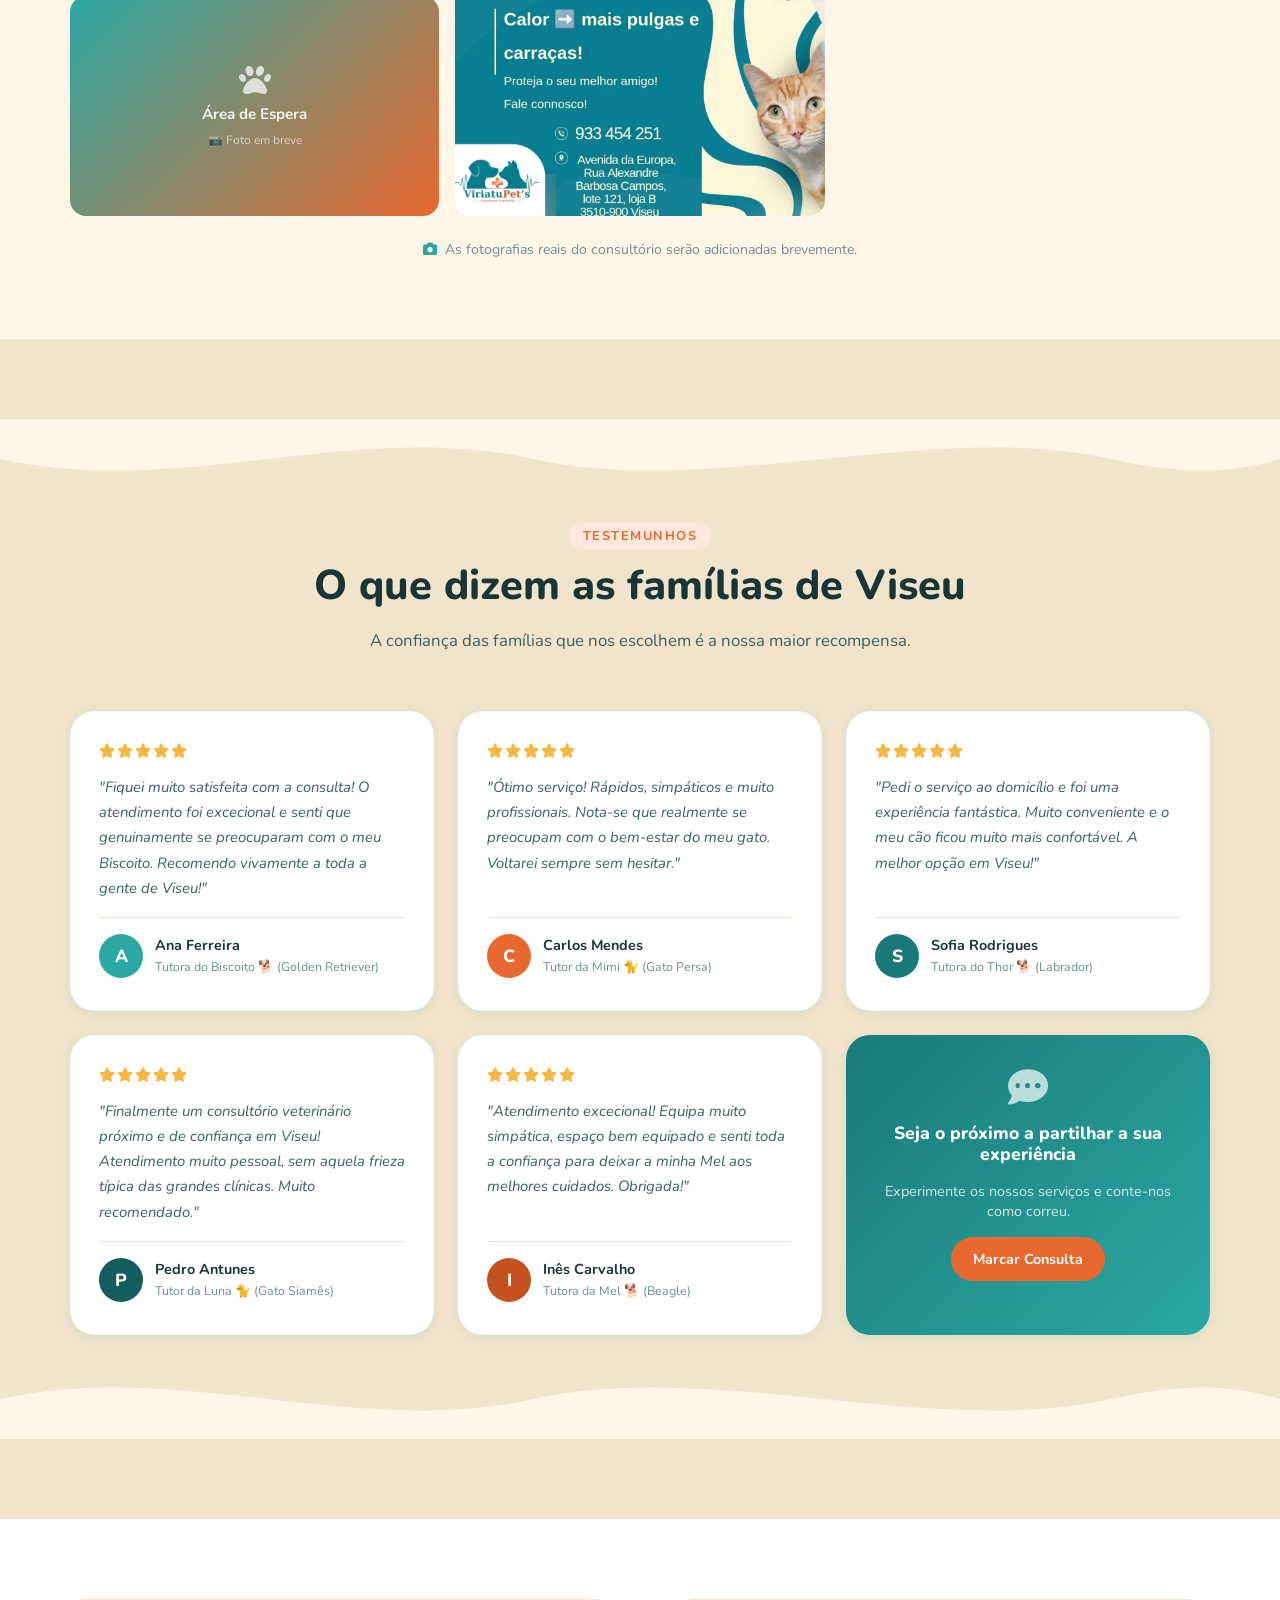
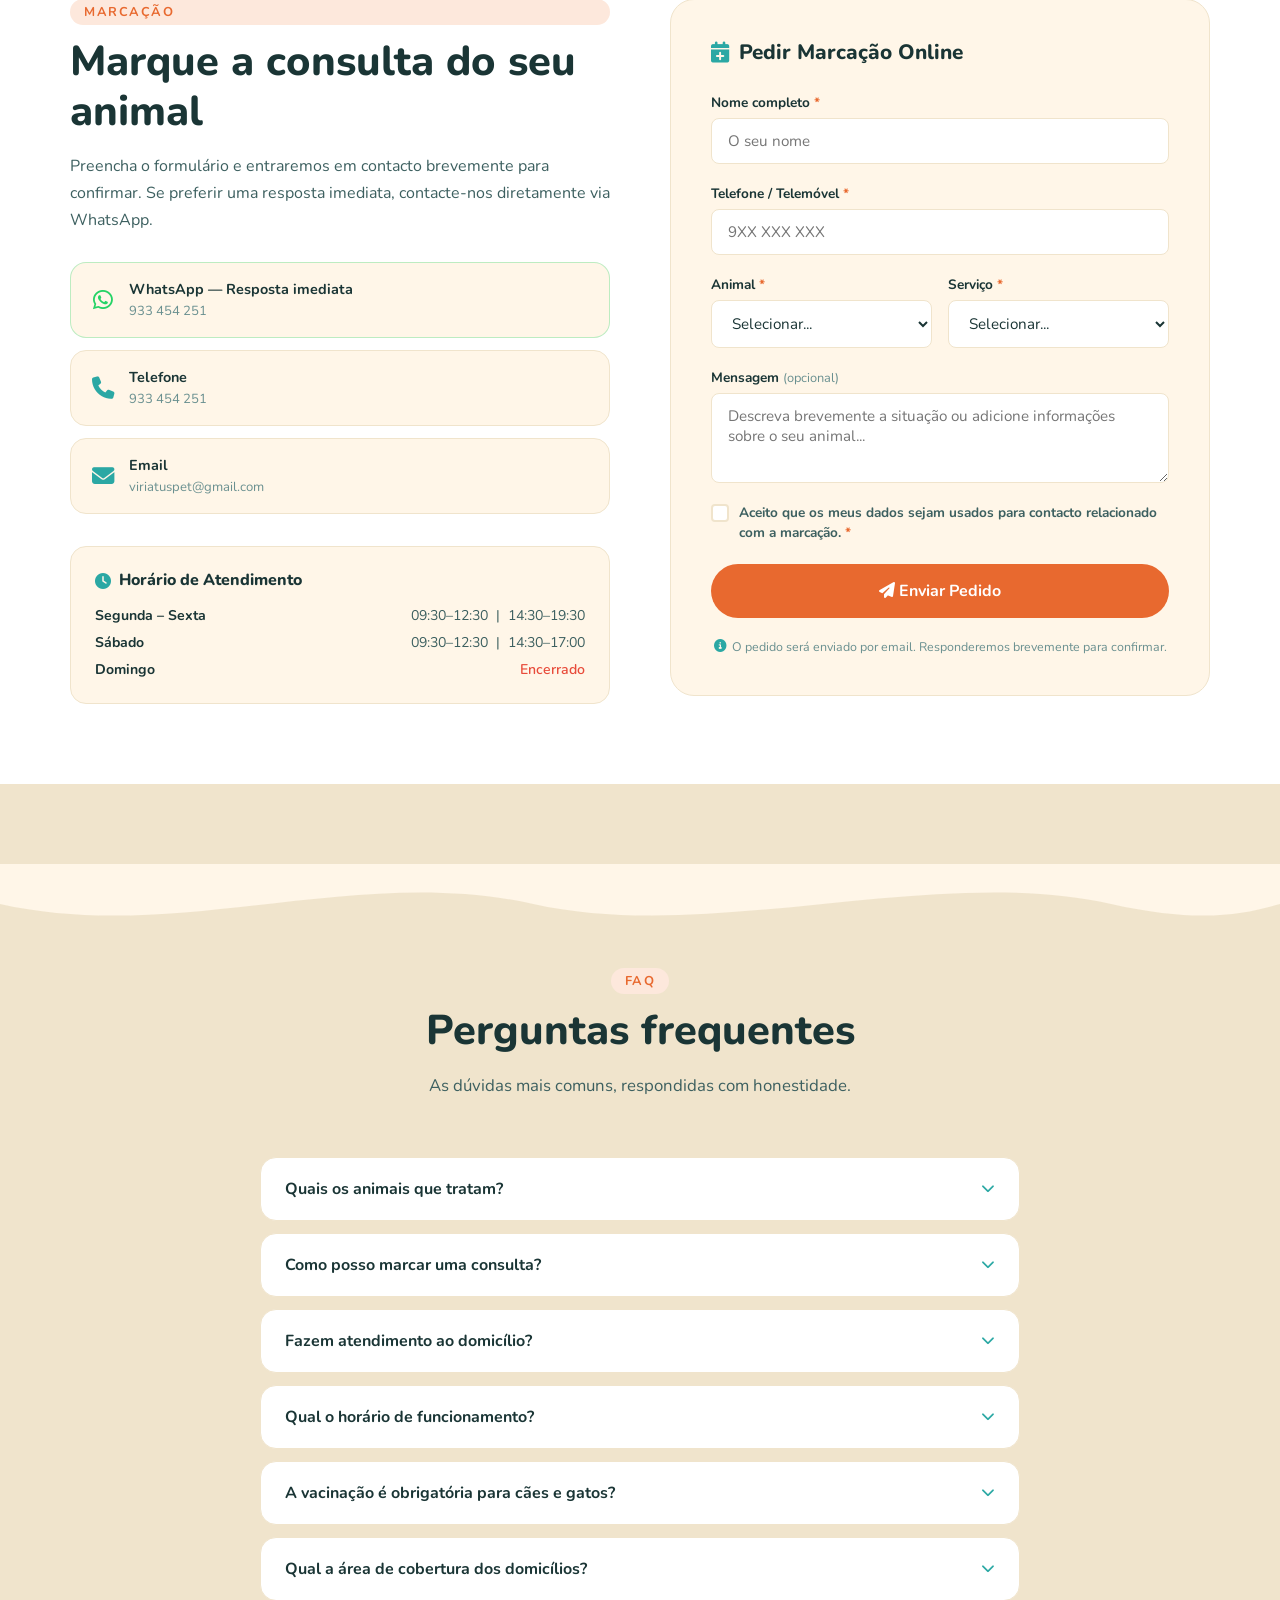
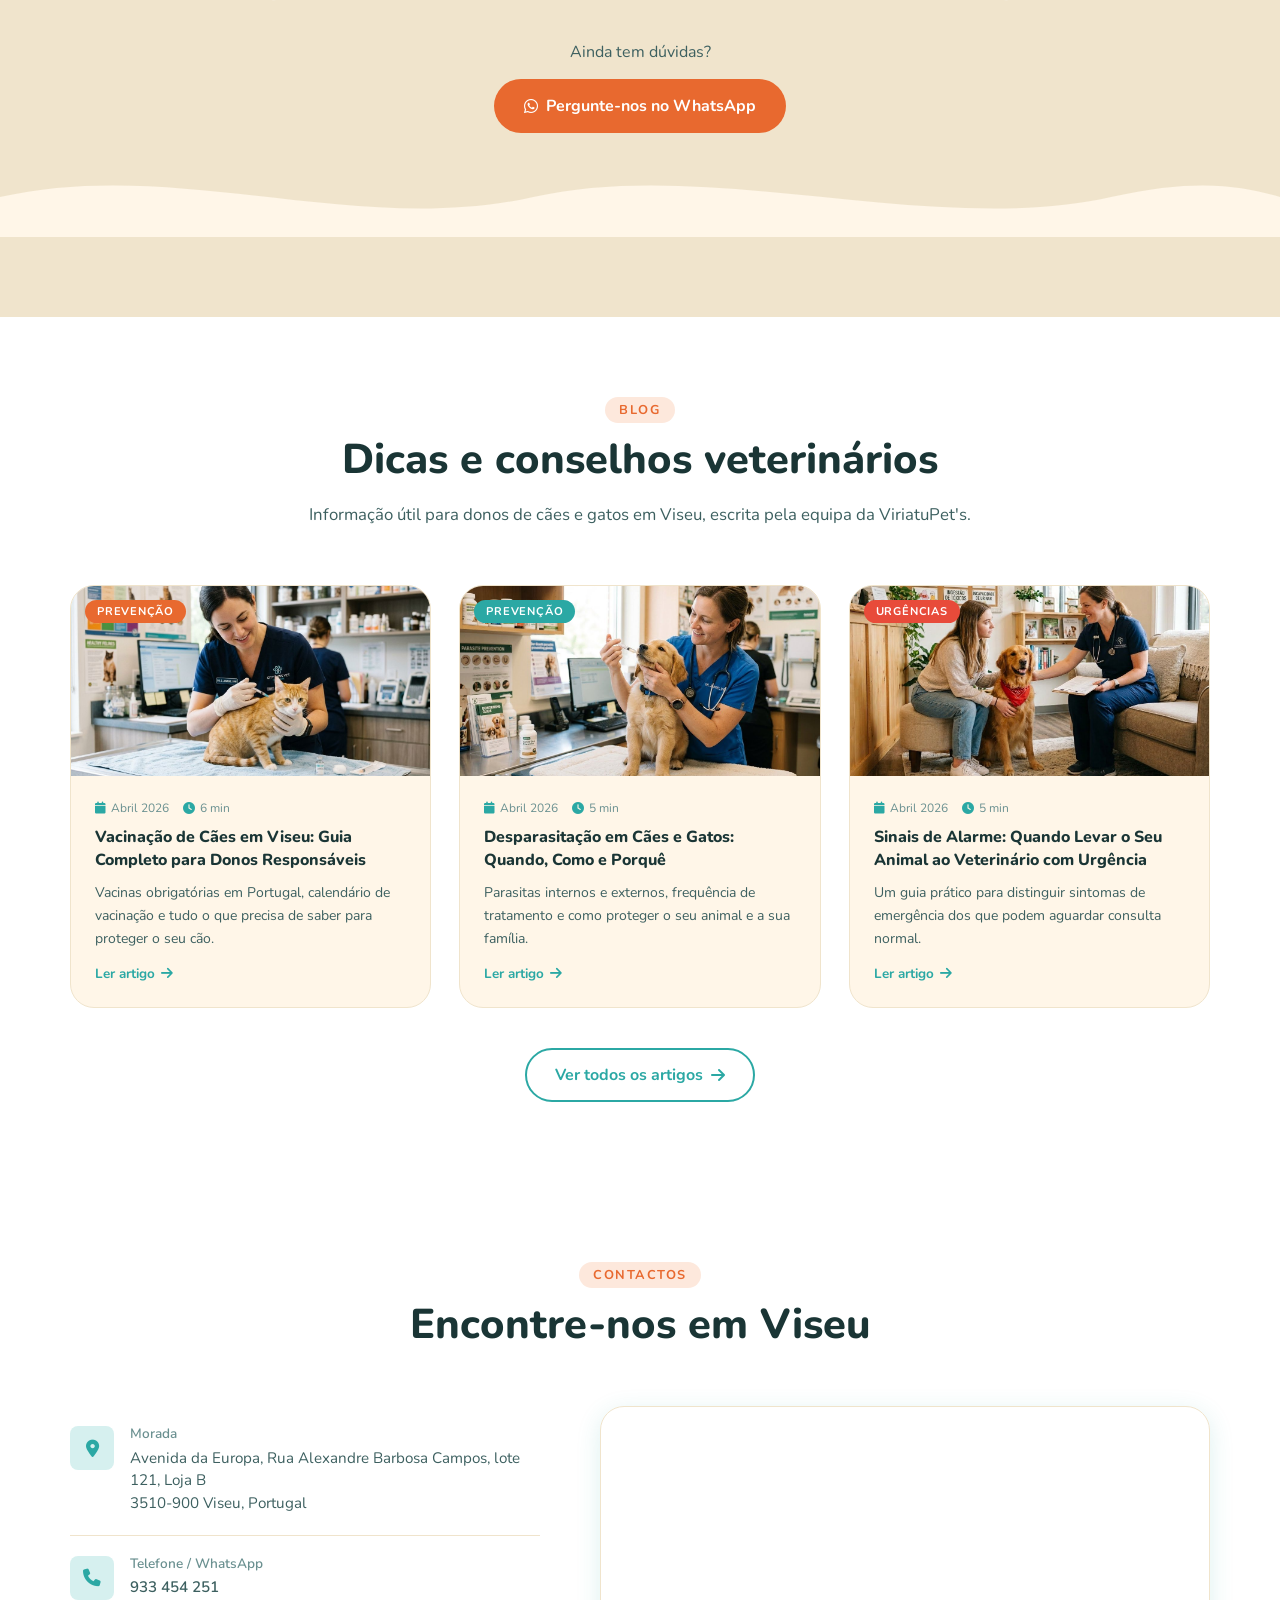
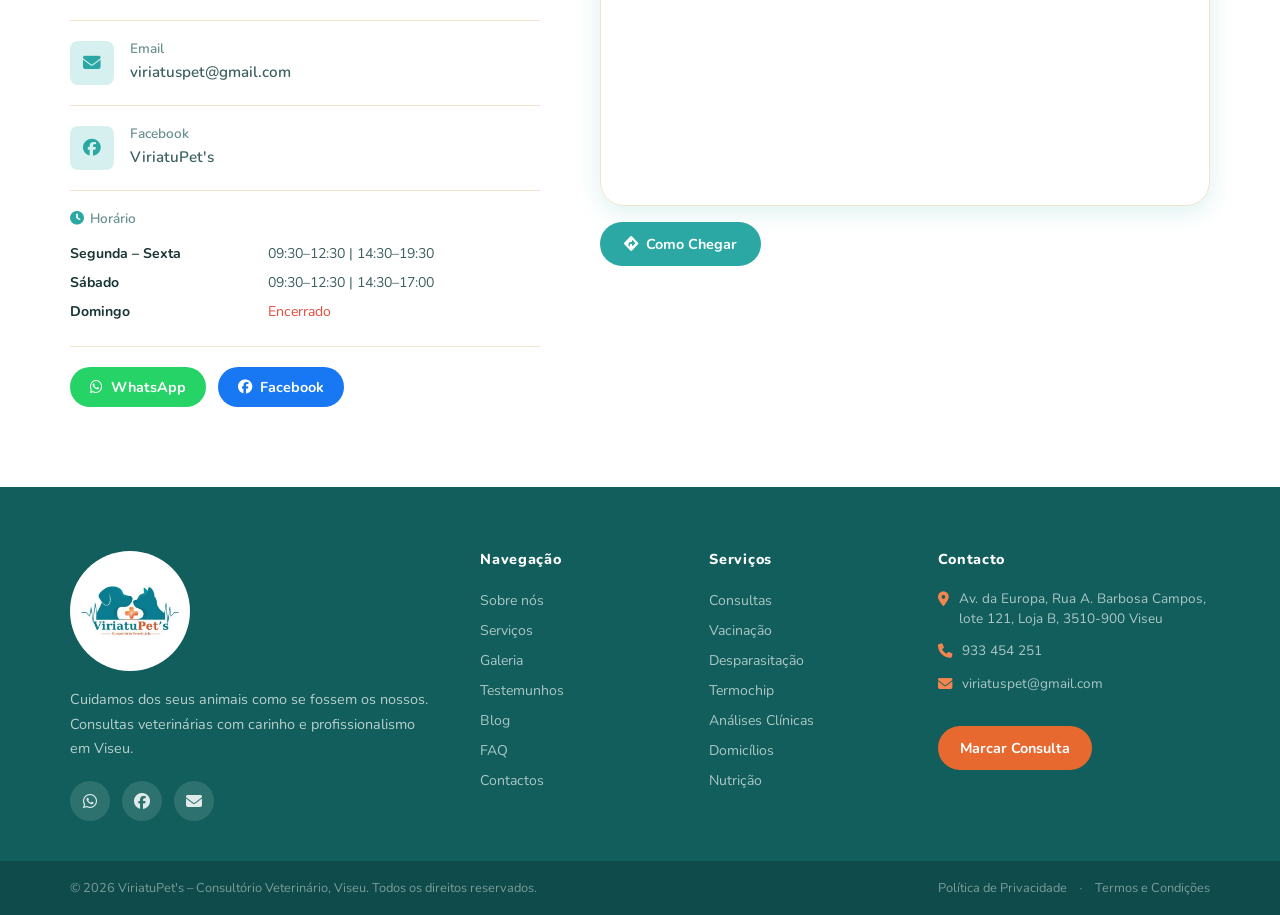
==== commit 4dd6018f: "Add all service pages and fix navigation for local file testing - Add 7 service pages (consultas, va" ====
--- a/index.html
+++ b/index.html
@@ -85,7 +85,18 @@
         <ul class="nav-menu" id="navMenu">
             <li><a href="#sobre" class="nav-link">Sobre</a></li>
             <li><a href="#equipa" class="nav-link">Equipa</a></li>
-            <li><a href="#servicos" class="nav-link">Serviços</a></li>
+            <li class="nav-item-dropdown">
+                <a href="#servicos" class="nav-link">Serviços <i class="fas fa-chevron-down nav-caret"></i></a>
+                <ul class="nav-dropdown">
+                    <li><a href="./servicos/consultas/index.html"><i class="fas fa-stethoscope"></i> Consultas</a></li>
+                    <li><a href="./servicos/vacinacao/index.html"><i class="fas fa-syringe"></i> Vacinação</a></li>
+                    <li><a href="./servicos/desparasitacao/index.html"><i class="fas fa-shield-virus"></i> Desparasitação</a></li>
+                    <li><a href="./servicos/microchip/index.html"><i class="fas fa-microchip"></i> Microchip</a></li>
+                    <li><a href="./servicos/analises-clinicas/index.html"><i class="fas fa-flask"></i> Análises Clínicas</a></li>
+                    <li><a href="./servicos/visitas-domicilio/index.html"><i class="fas fa-house-medical"></i> Visitas Domicílio</a></li>
+                    <li><a href="./servicos/nutricao/index.html"><i class="fas fa-bowl-food"></i> Nutrição</a></li>
+                </ul>
+            </li>
             <li><a href="#galeria" class="nav-link">Galeria</a></li>
             <li><a href="#testemunhos" class="nav-link">Testemunhos</a></li>
             <li><a href="blog.html" class="nav-link">Blog</a></li>
@@ -355,6 +366,7 @@
                 </div>
                 <h3>Consultas</h3>
                 <p>Acompanhamento veterinário completo: diagnóstico, tratamento e seguimento com atenção personalizada para cada animal.</p>
+                <a href="./servicos/consultas/index.html" class="service-card-link">Saber mais <i class="fas fa-arrow-right"></i></a>
             </div>
 
             <div class="service-card" data-aos="fade-up" data-aos-delay="100">
@@ -363,6 +375,7 @@
                 </div>
                 <h3>Vacinação</h3>
                 <p>Protocolos de vacinação atualizados para manter o seu animal imunizado e protegido contra as principais doenças.</p>
+                <a href="./servicos/vacinacao/index.html" class="service-card-link">Saber mais <i class="fas fa-arrow-right"></i></a>
             </div>
 
             <div class="service-card" data-aos="fade-up" data-aos-delay="150">
@@ -371,6 +384,7 @@
                 </div>
                 <h3>Desparasitação</h3>
                 <p>Tratamentos preventivos internos e externos, adaptados ao estilo de vida, peso e espécie do seu animal.</p>
+                <a href="./servicos/desparasitacao/index.html" class="service-card-link">Saber mais <i class="fas fa-arrow-right"></i></a>
             </div>
 
             <div class="service-card" data-aos="fade-up" data-aos-delay="50">
@@ -379,6 +393,7 @@
                 </div>
                 <h3>Termochip</h3>
                 <p>Identificação eletrónica obrigatória, um procedimento rápido, seguro e indolor para o seu companheiro.</p>
+                <a href="./servicos/microchip/index.html" class="service-card-link">Saber mais <i class="fas fa-arrow-right"></i></a>
             </div>
 
             <div class="service-card" data-aos="fade-up" data-aos-delay="100">
@@ -387,6 +402,7 @@
                 </div>
                 <h3>Análises Clínicas</h3>
                 <p>Exames laboratoriais para diagnósticos precisos, monitorização de saúde e controlo de tratamentos em curso.</p>
+                <a href="./servicos/analises-clinicas/index.html" class="service-card-link">Saber mais <i class="fas fa-arrow-right"></i></a>
             </div>
 
             <div class="service-card" data-aos="fade-up" data-aos-delay="150">
@@ -395,6 +411,7 @@
                 </div>
                 <h3>Domicílios</h3>
                 <p>Atendimento veterinário na sua casa, ideal para animais com dificuldades de mobilidade ou transporte.</p>
+                <a href="./servicos/visitas-domicilio/index.html" class="service-card-link">Saber mais <i class="fas fa-arrow-right"></i></a>
             </div>
 
             <div class="service-card service-card--wide" data-aos="fade-up" data-aos-delay="100">
@@ -403,6 +420,7 @@
                 </div>
                 <h3>Nutrição</h3>
                 <p>Aconselhamento nutricional personalizado para garantir uma alimentação equilibrada, saudável e adaptada às necessidades do seu animal.</p>
+                <a href="./servicos/nutricao/index.html" class="service-card-link">Saber mais <i class="fas fa-arrow-right"></i></a>
             </div>
         </div>
 
--- a/css/style.css
+++ b/css/style.css
@@ -290,6 +290,45 @@
 .hamburger.active span:nth-child(2) { opacity: 0; }
 .hamburger.active span:nth-child(3) { transform: rotate(-45deg) translate(5px, -5px); }
 
+/* ---- Navbar dropdown ---- */
+.nav-item-dropdown { position: relative; }
+.nav-caret { font-size: .6rem; margin-left: 3px; vertical-align: middle; transition: transform var(--transition); }
+.nav-item-dropdown:hover .nav-caret { transform: rotate(180deg); }
+.nav-dropdown {
+    position: absolute;
+    top: 100%;
+    left: 0;
+    background: #fff;
+    min-width: 215px;
+    border-radius: var(--r-md);
+    box-shadow: var(--shadow-lg);
+    /* padding-top bridges the visual gap without a hover dead-zone */
+    padding: .5rem 0 .4rem;
+    opacity: 0;
+    visibility: hidden;
+    transform: translateY(-4px);
+    transition: opacity var(--transition), visibility var(--transition), transform var(--transition);
+    z-index: 200;
+    list-style: none;
+}
+.nav-item-dropdown:hover .nav-dropdown,
+.nav-item-dropdown.open  .nav-dropdown { opacity: 1; visibility: visible; transform: translateY(0); }
+.nav-item-dropdown.open  .nav-caret    { transform: rotate(180deg); }
+.nav-dropdown li { display: block; }
+.nav-dropdown a {
+    display: flex;
+    align-items: center;
+    gap: .55rem;
+    padding: .52rem 1.1rem;
+    font-size: .875rem;
+    color: var(--text-mid);
+    font-weight: 600;
+    white-space: nowrap;
+    transition: background var(--transition), color var(--transition);
+}
+.nav-dropdown a:hover { background: var(--teal-pale); color: var(--teal-dark); }
+.nav-dropdown a i { width: 15px; text-align: center; color: var(--teal); font-size: .78rem; flex-shrink: 0; }
+
 /* ---- 6. Hero ---- */
 .hero {
     position: relative;
@@ -779,6 +818,20 @@
     color: rgba(255,255,255,.78);
     line-height: 1.65;
 }
+
+.service-card-link {
+    display: inline-flex;
+    align-items: center;
+    gap: .4rem;
+    margin-top: .85rem;
+    font-size: .84rem;
+    font-weight: 700;
+    color: rgba(255,255,255,.8);
+    text-decoration: none;
+    transition: color var(--transition), gap var(--transition);
+}
+.service-card-link:hover { color: #fff; gap: .65rem; }
+.service-card-link i { font-size: .72rem; }
 
 .services-bottom-cta {
     text-align: center;
@@ -1684,6 +1737,20 @@
     .nav-link:hover { background: var(--teal-pale); color: var(--teal-dark); }
     .nav-cta-btn { margin: 8px 0 0; text-align: center; justify-content: center; }
     .hamburger { display: flex; }
+    /* Dropdown: always expanded inline inside the mobile menu overlay */
+    .nav-dropdown {
+        position: static;
+        opacity: 1;
+        visibility: visible;
+        transform: none;
+        box-shadow: none;
+        background: var(--teal-pale);
+        border-radius: var(--r-sm);
+        padding: .2rem 0;
+        margin: 2px 0 4px 12px;
+    }
+    .nav-dropdown a { padding: .6rem 1rem; font-size: .95rem; color: var(--text); }
+    .nav-caret { display: none; }
 
     .navbar { padding: 12px 0; background: var(--teal-dark); }
 
